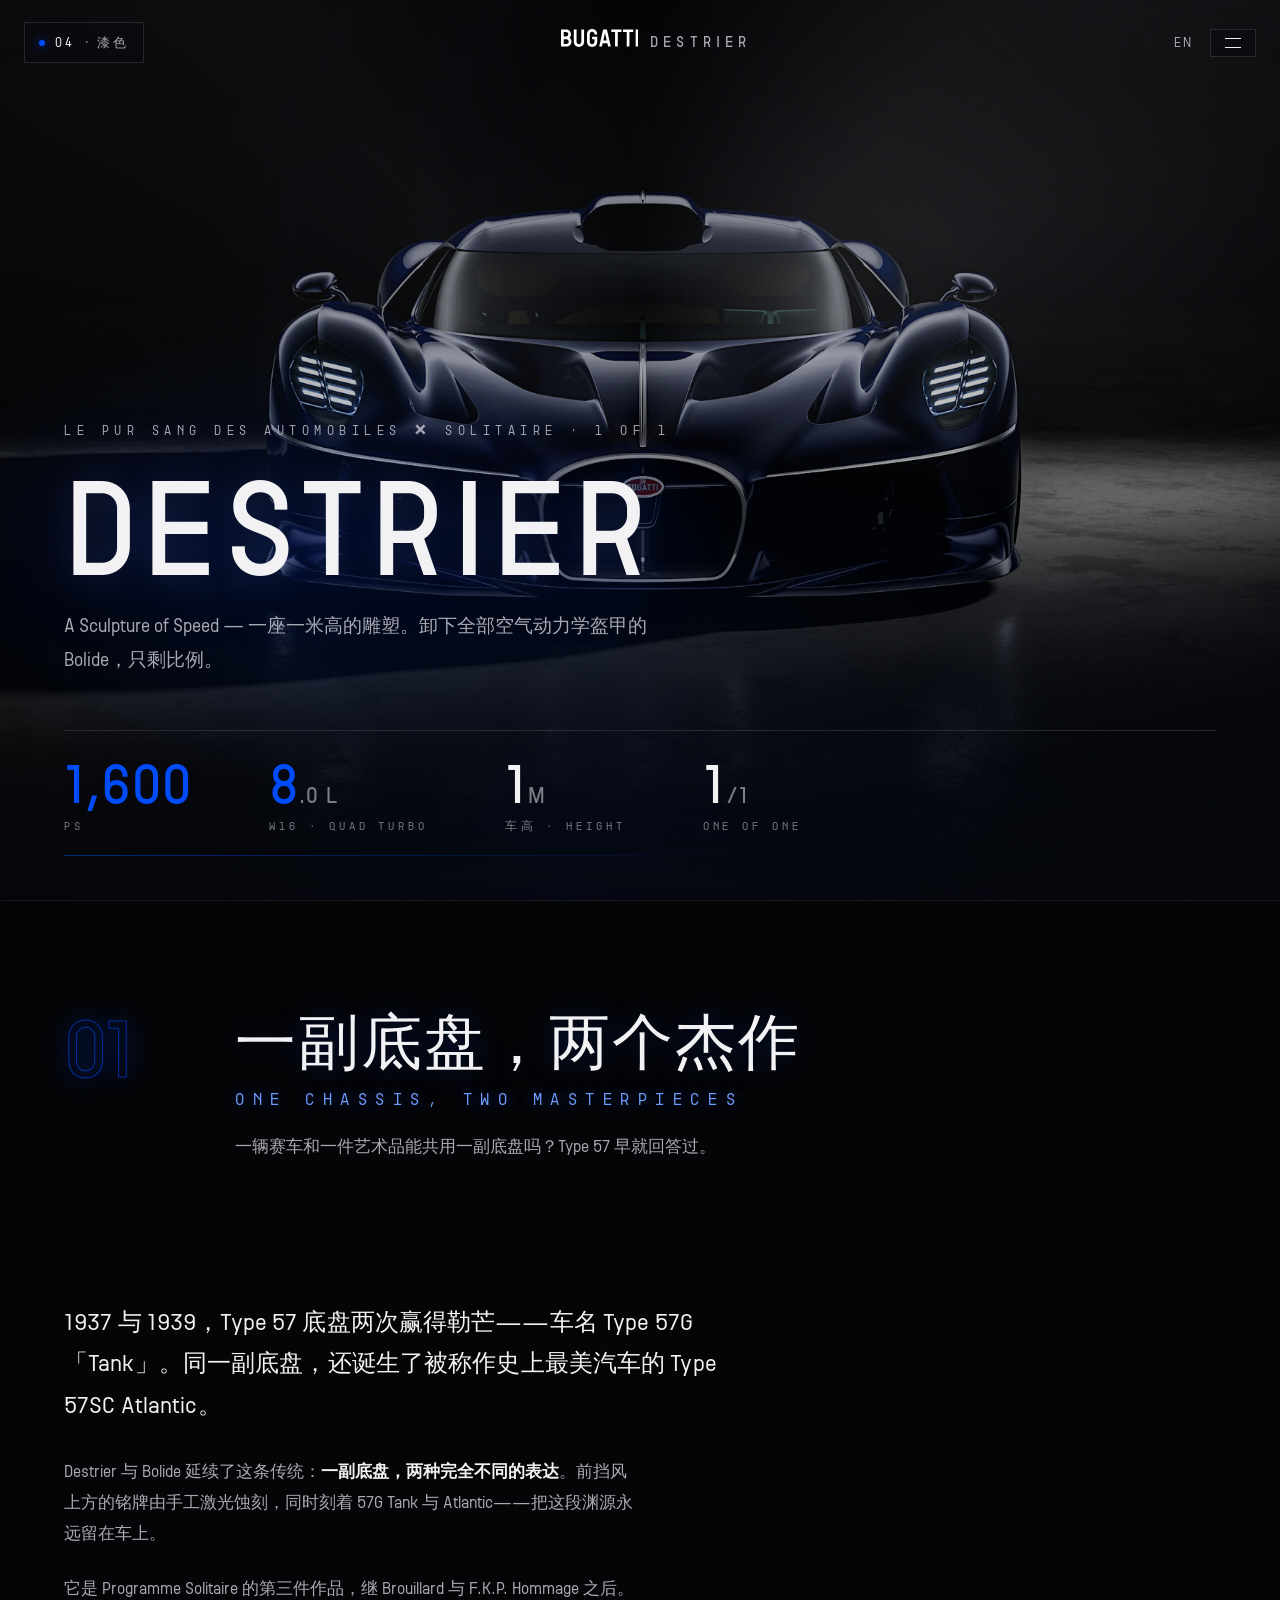
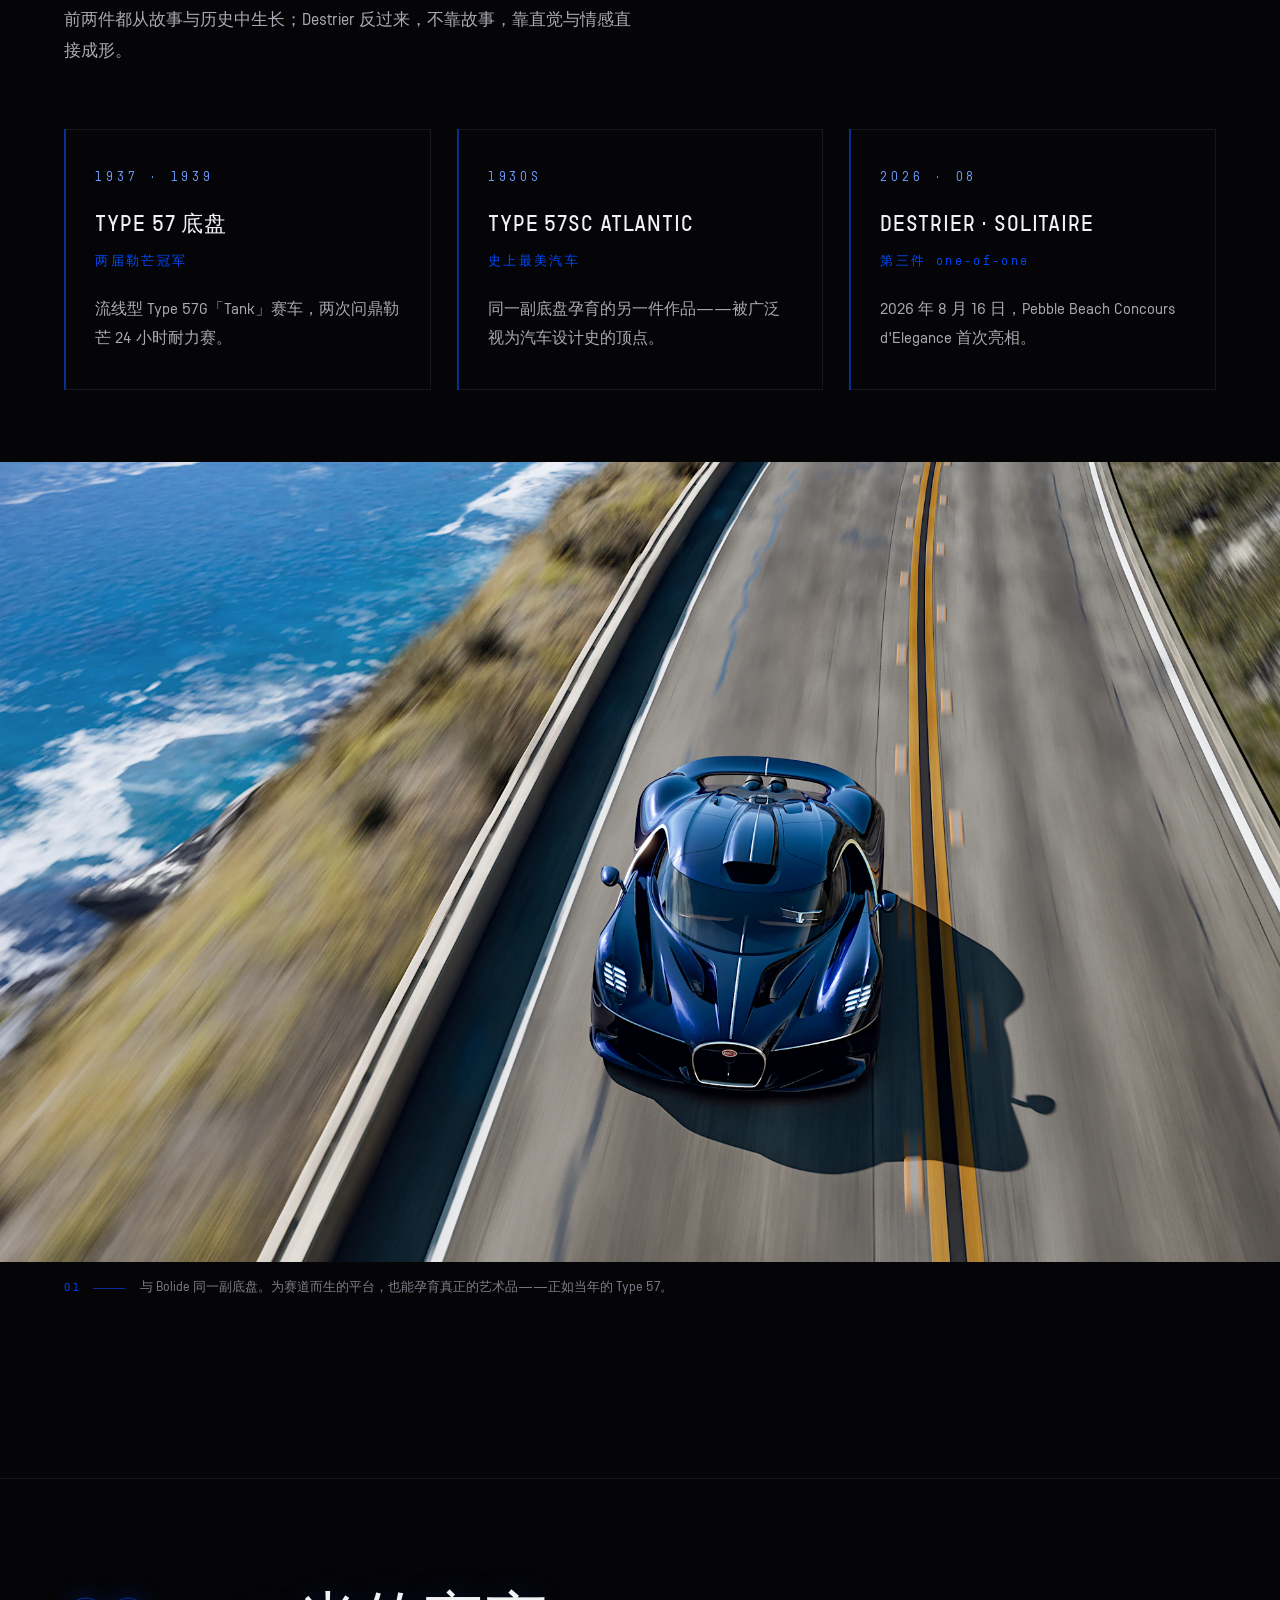
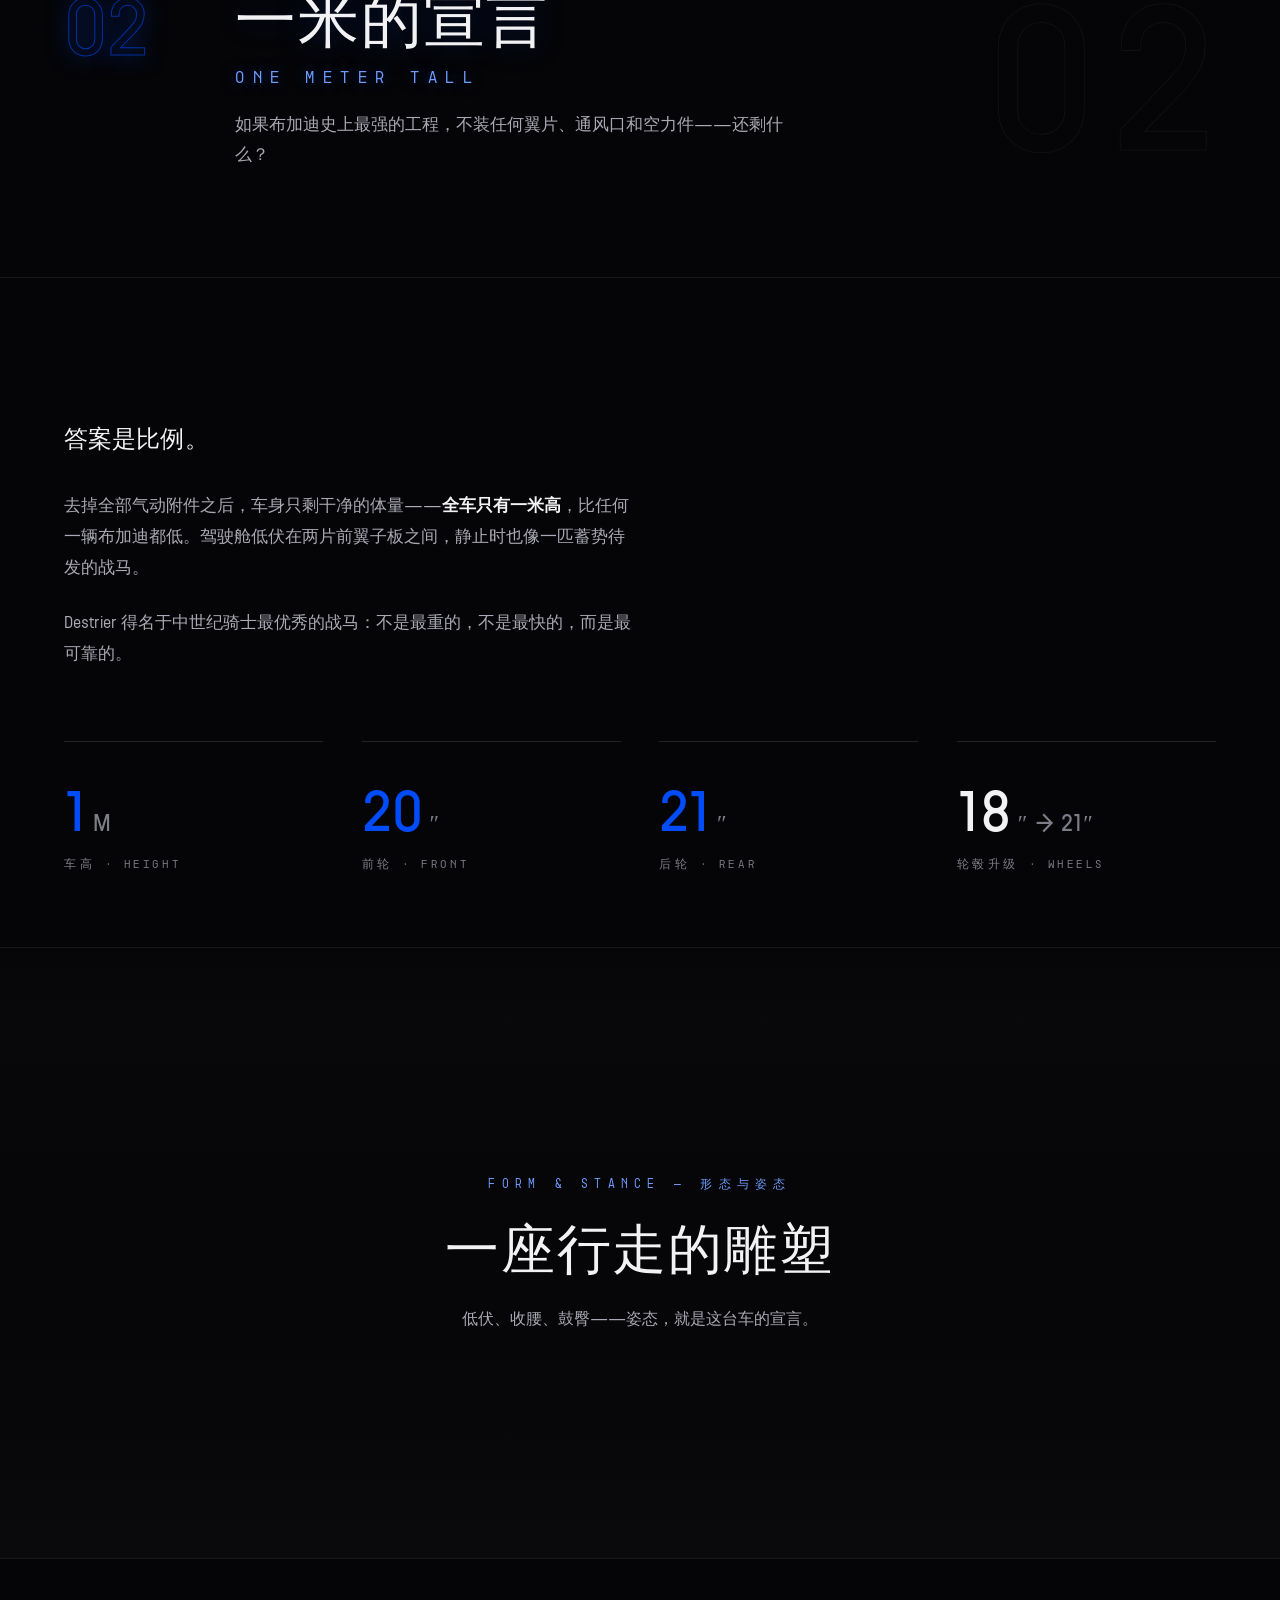
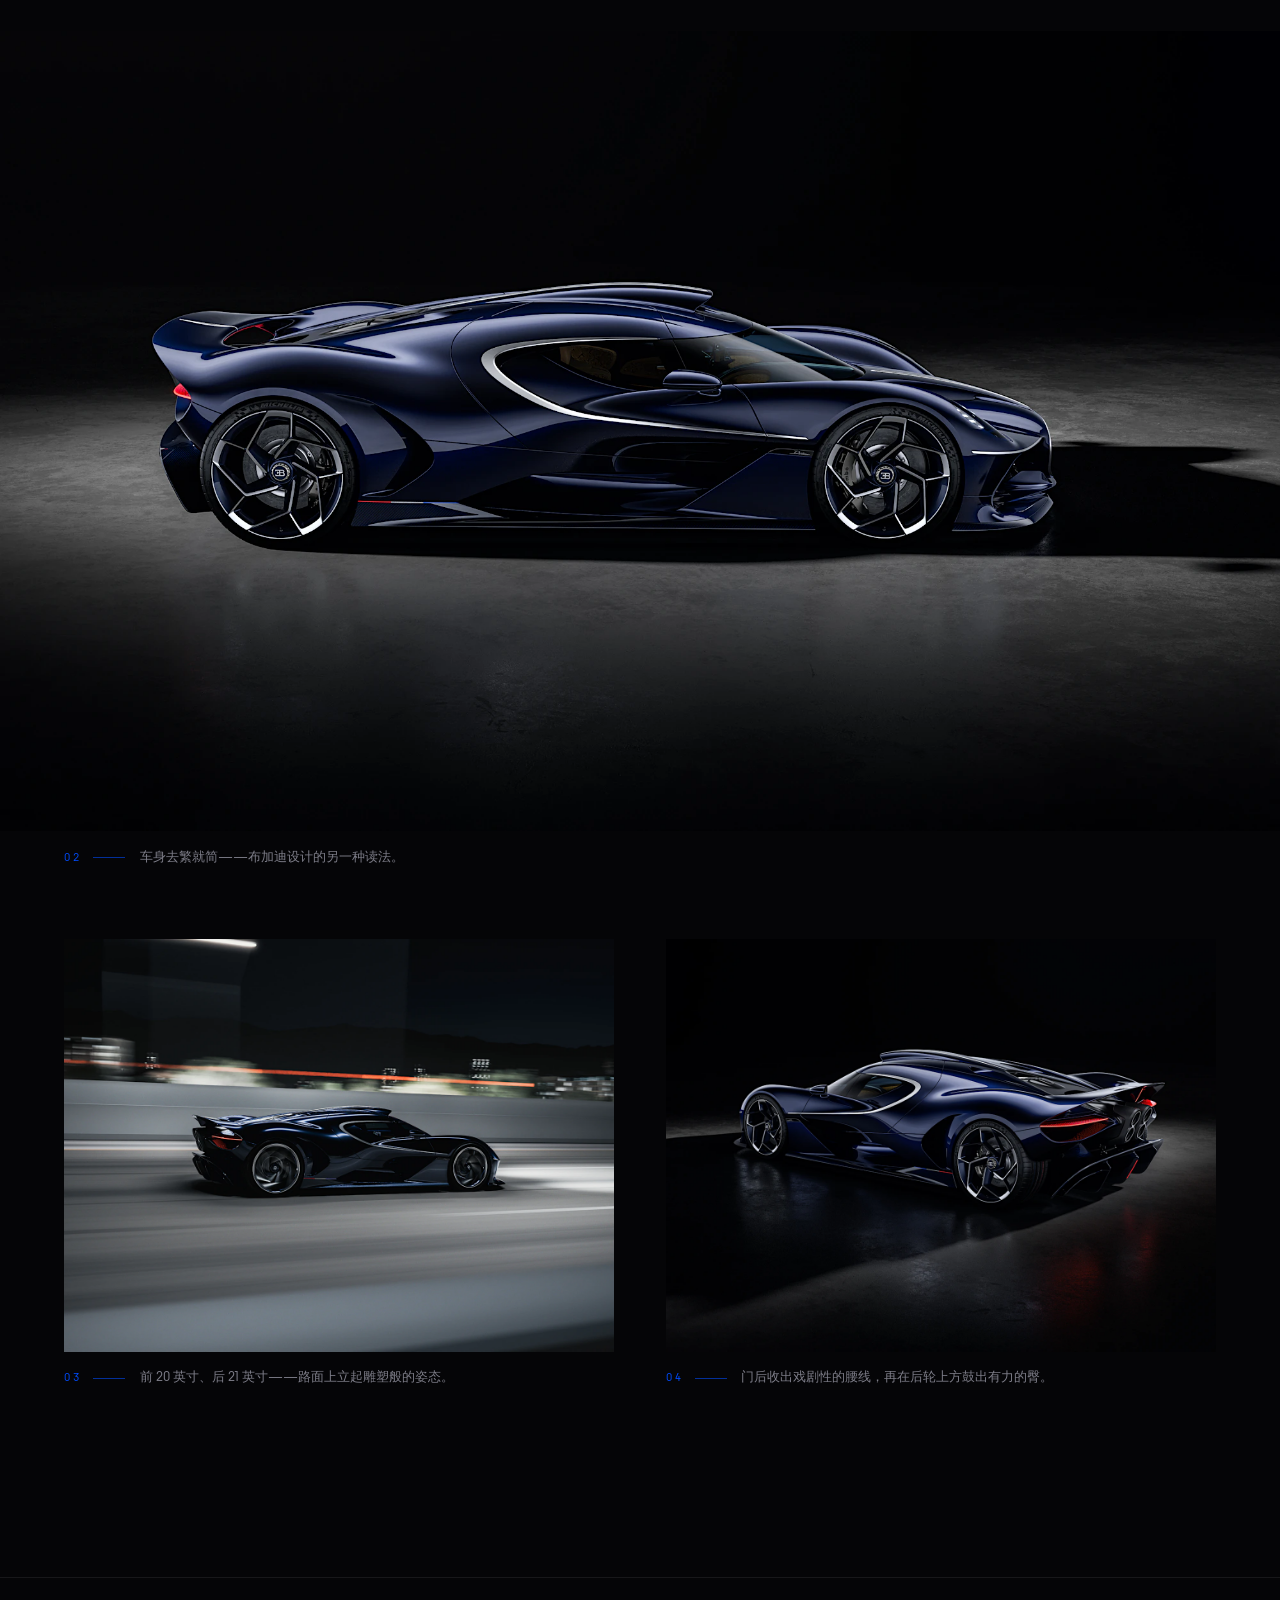
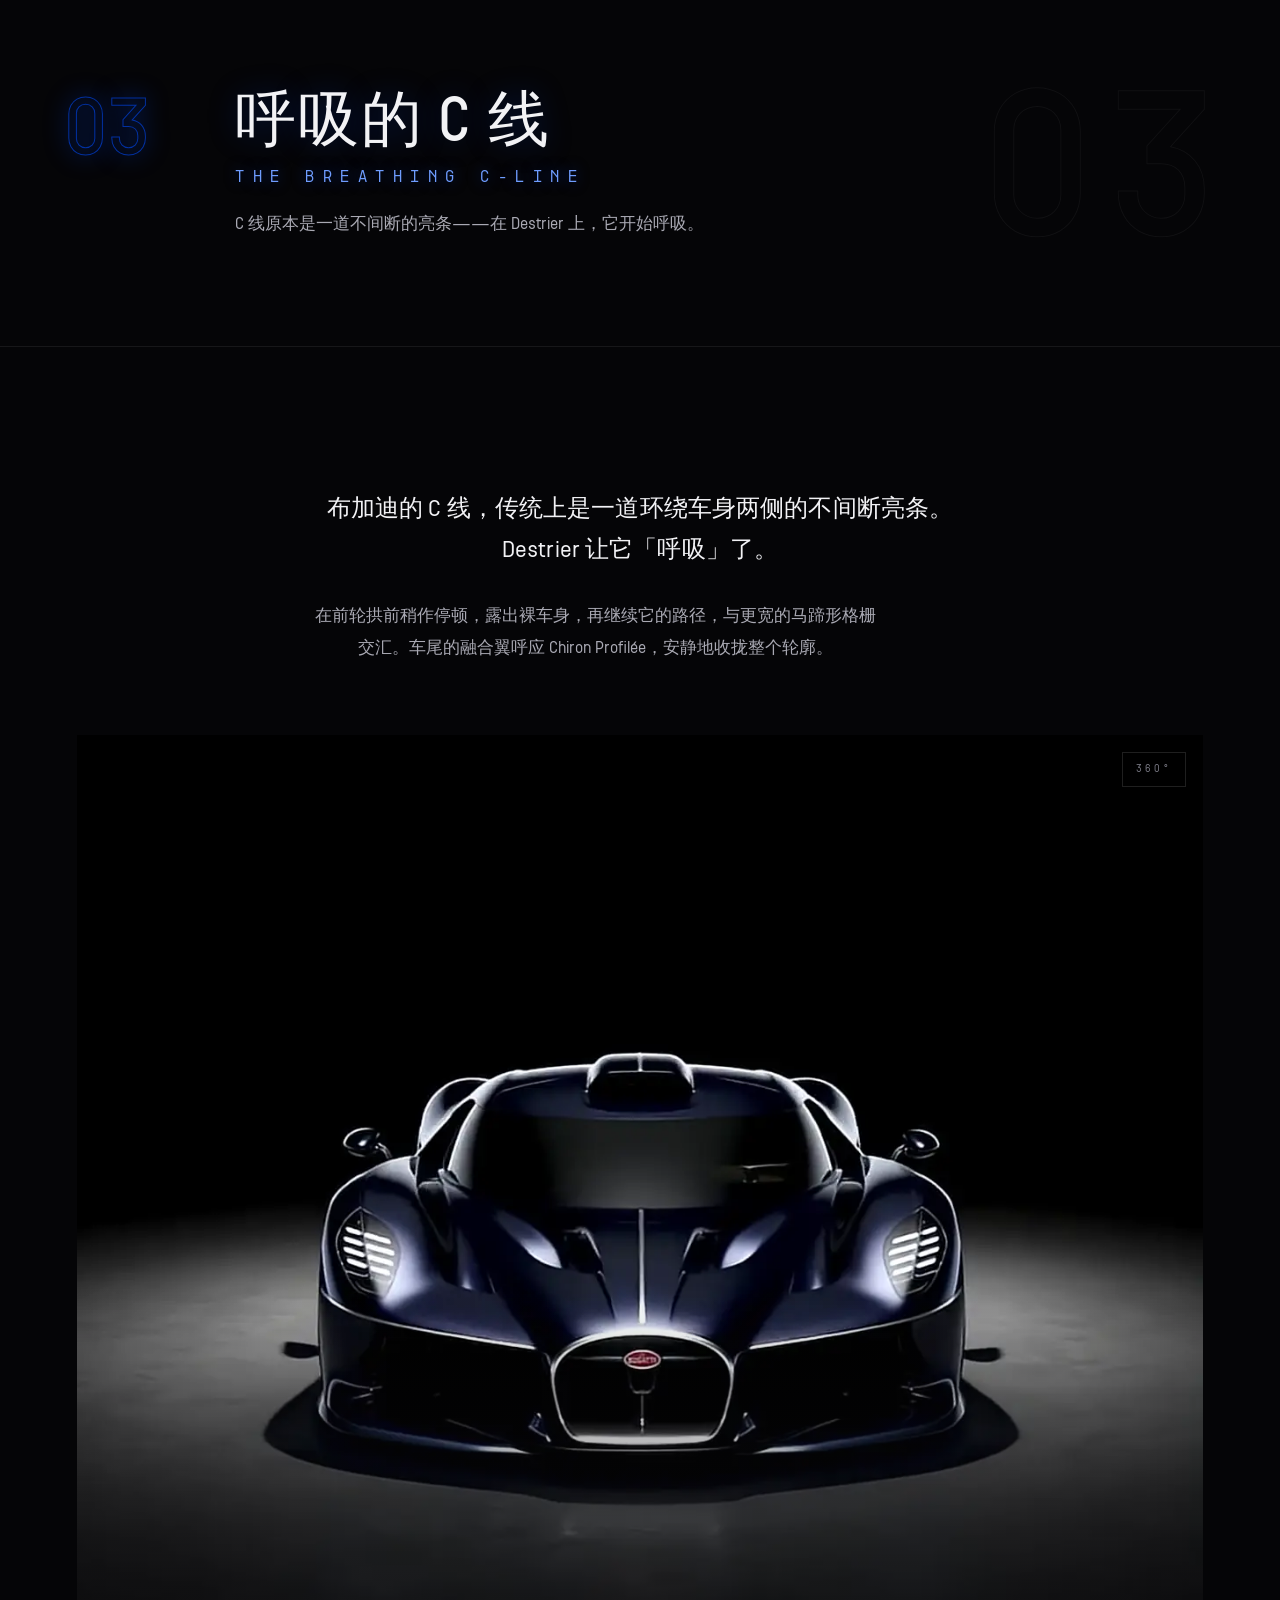
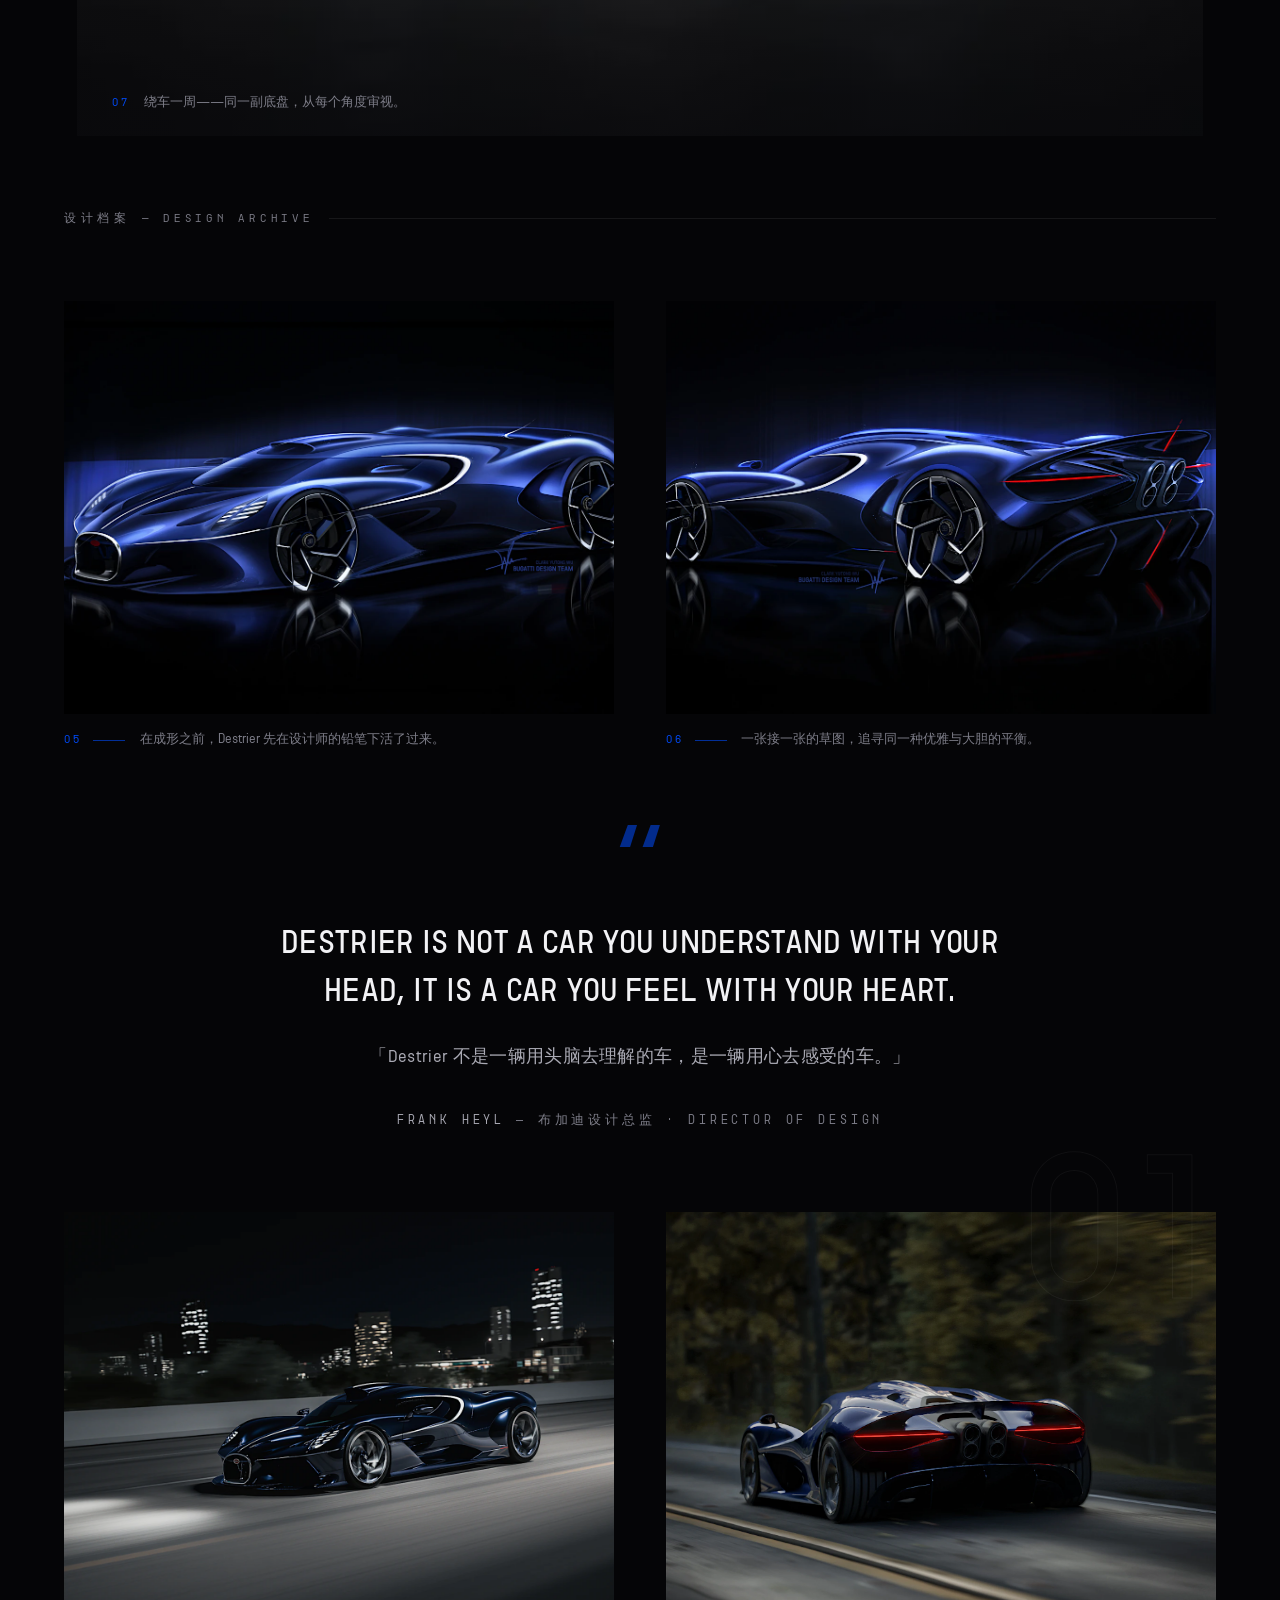
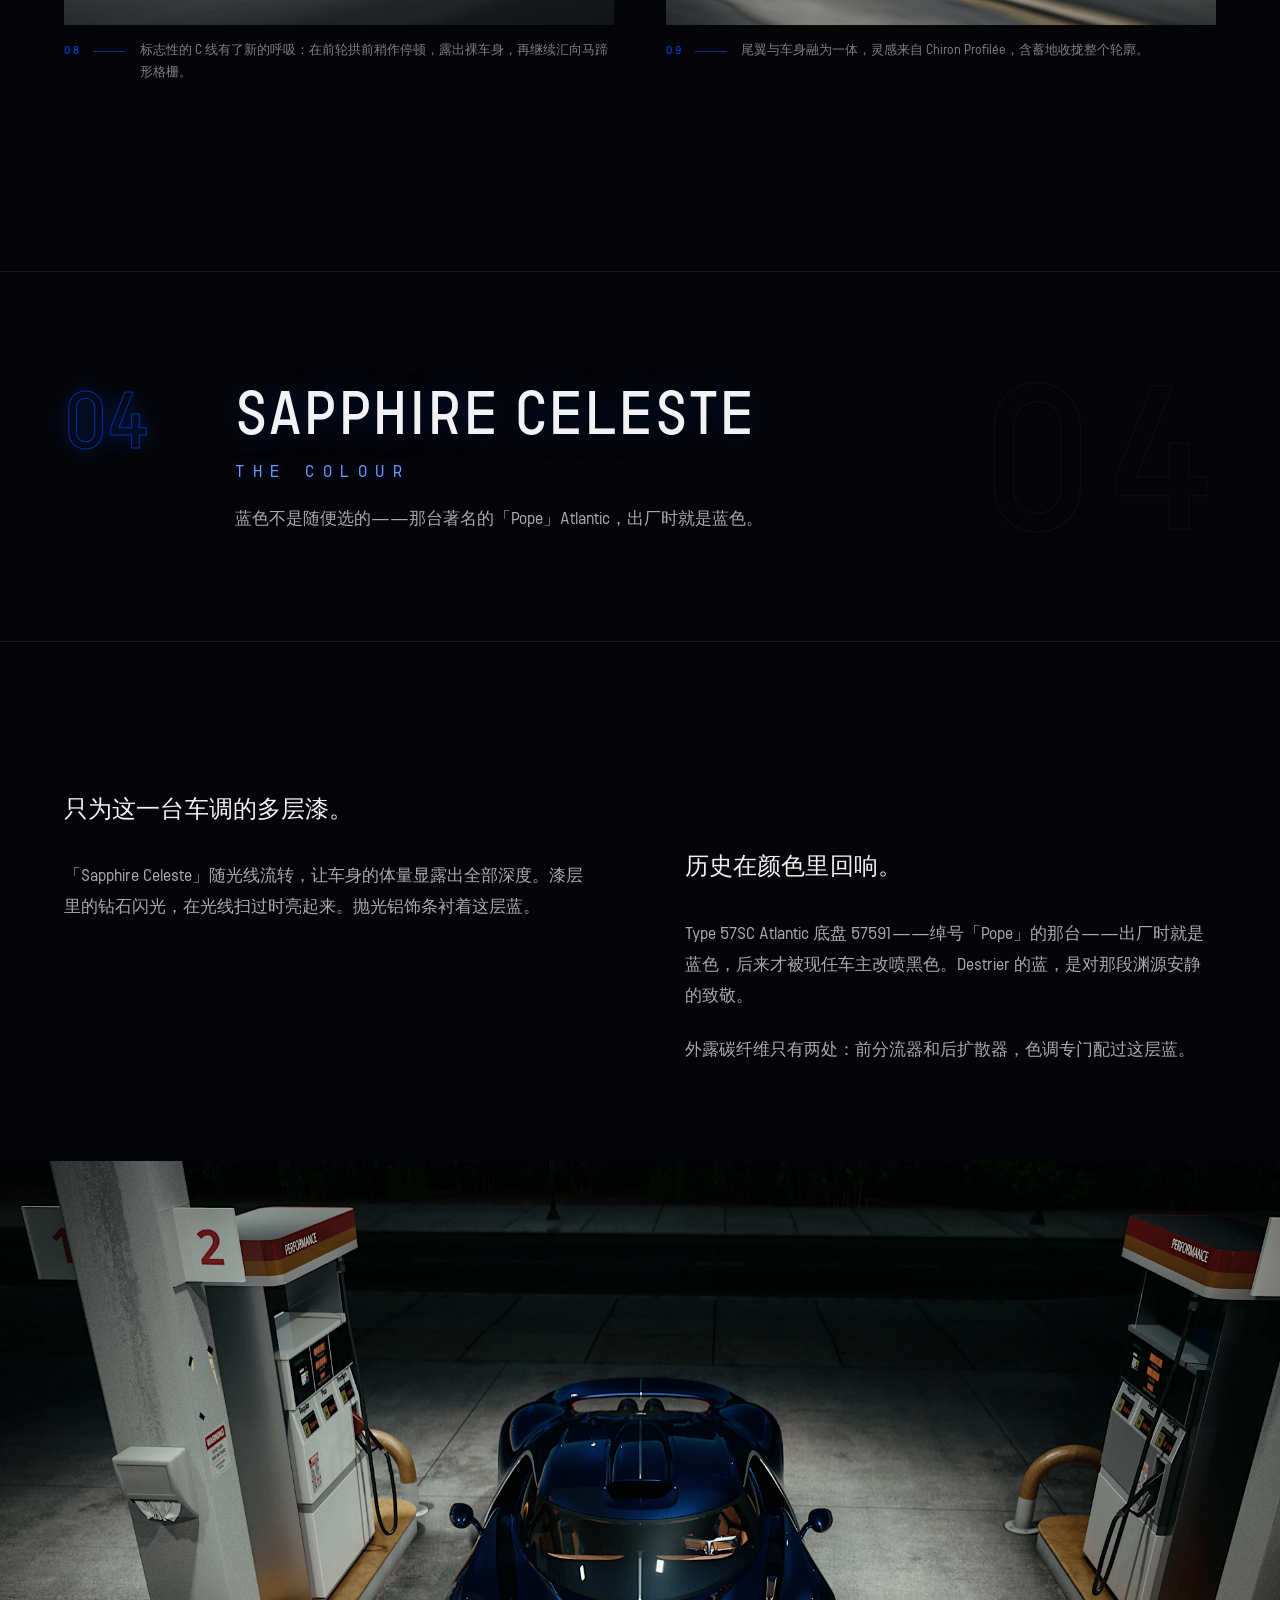
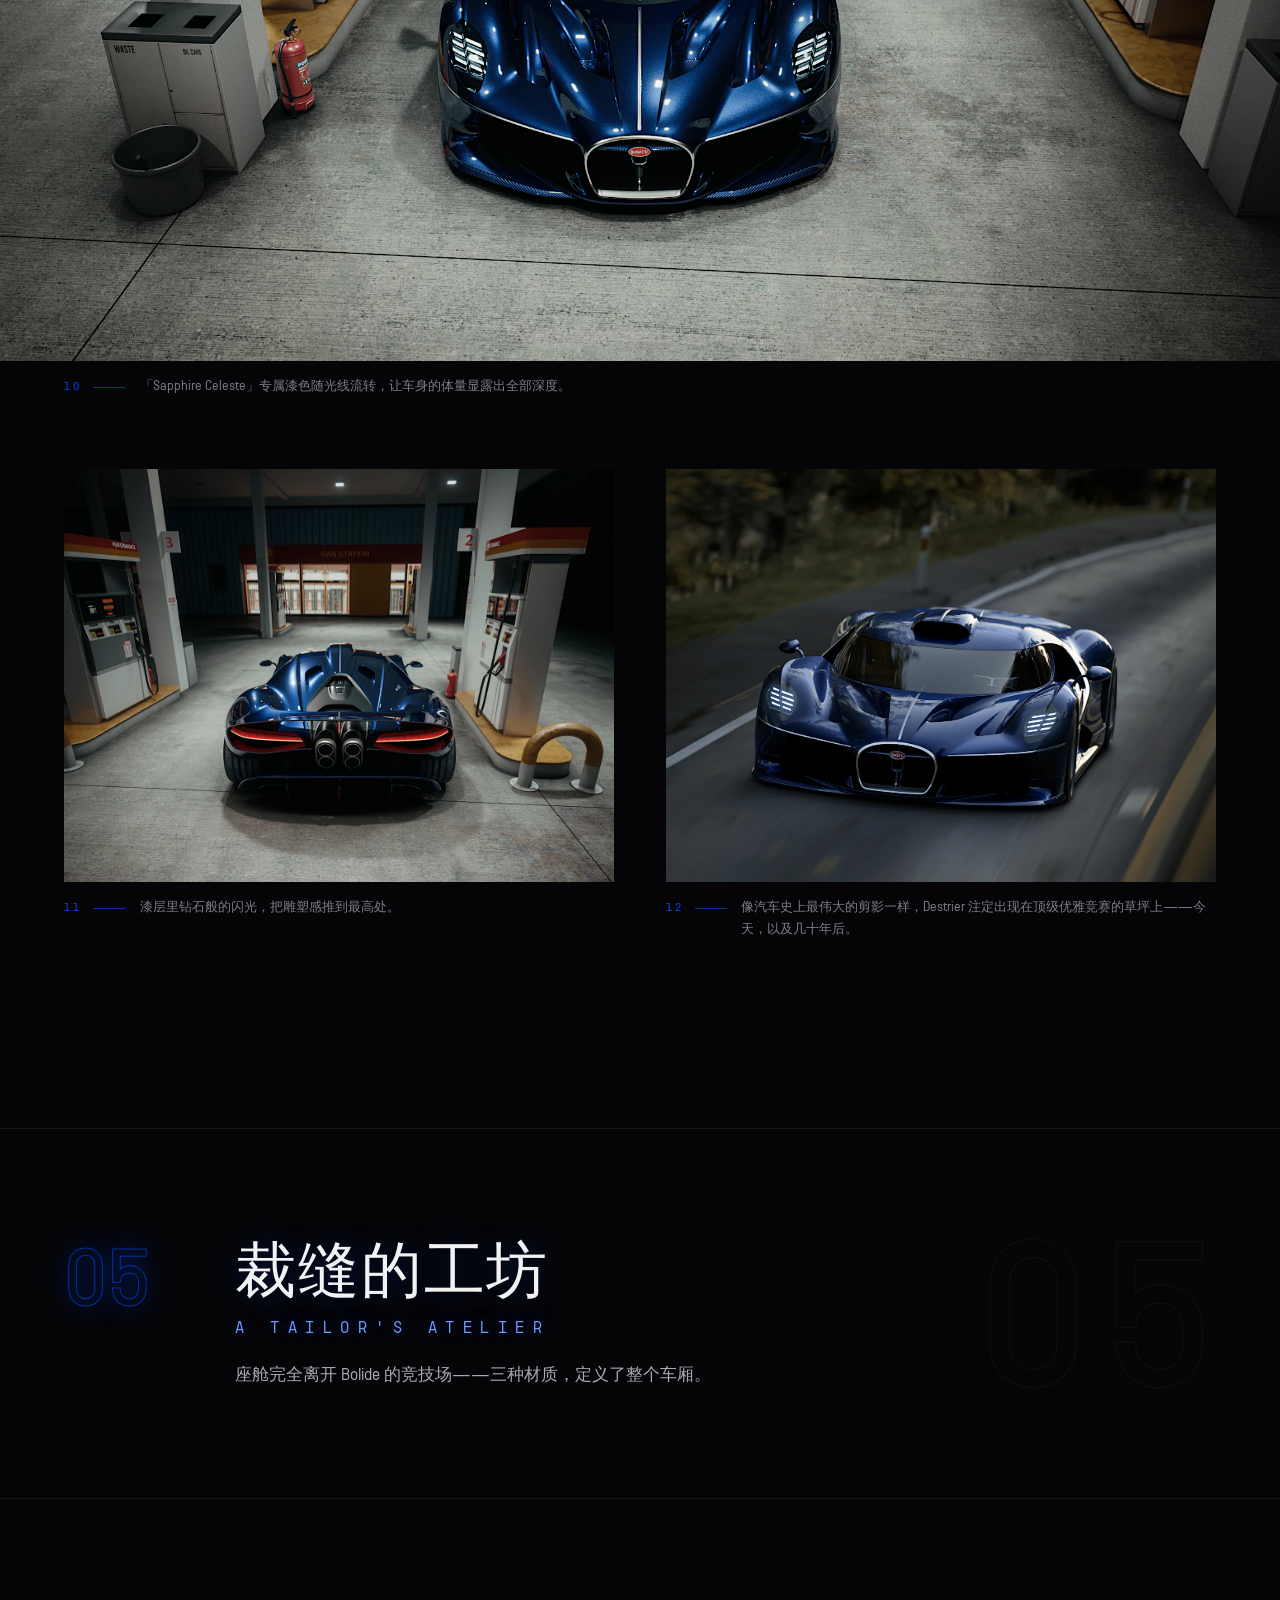
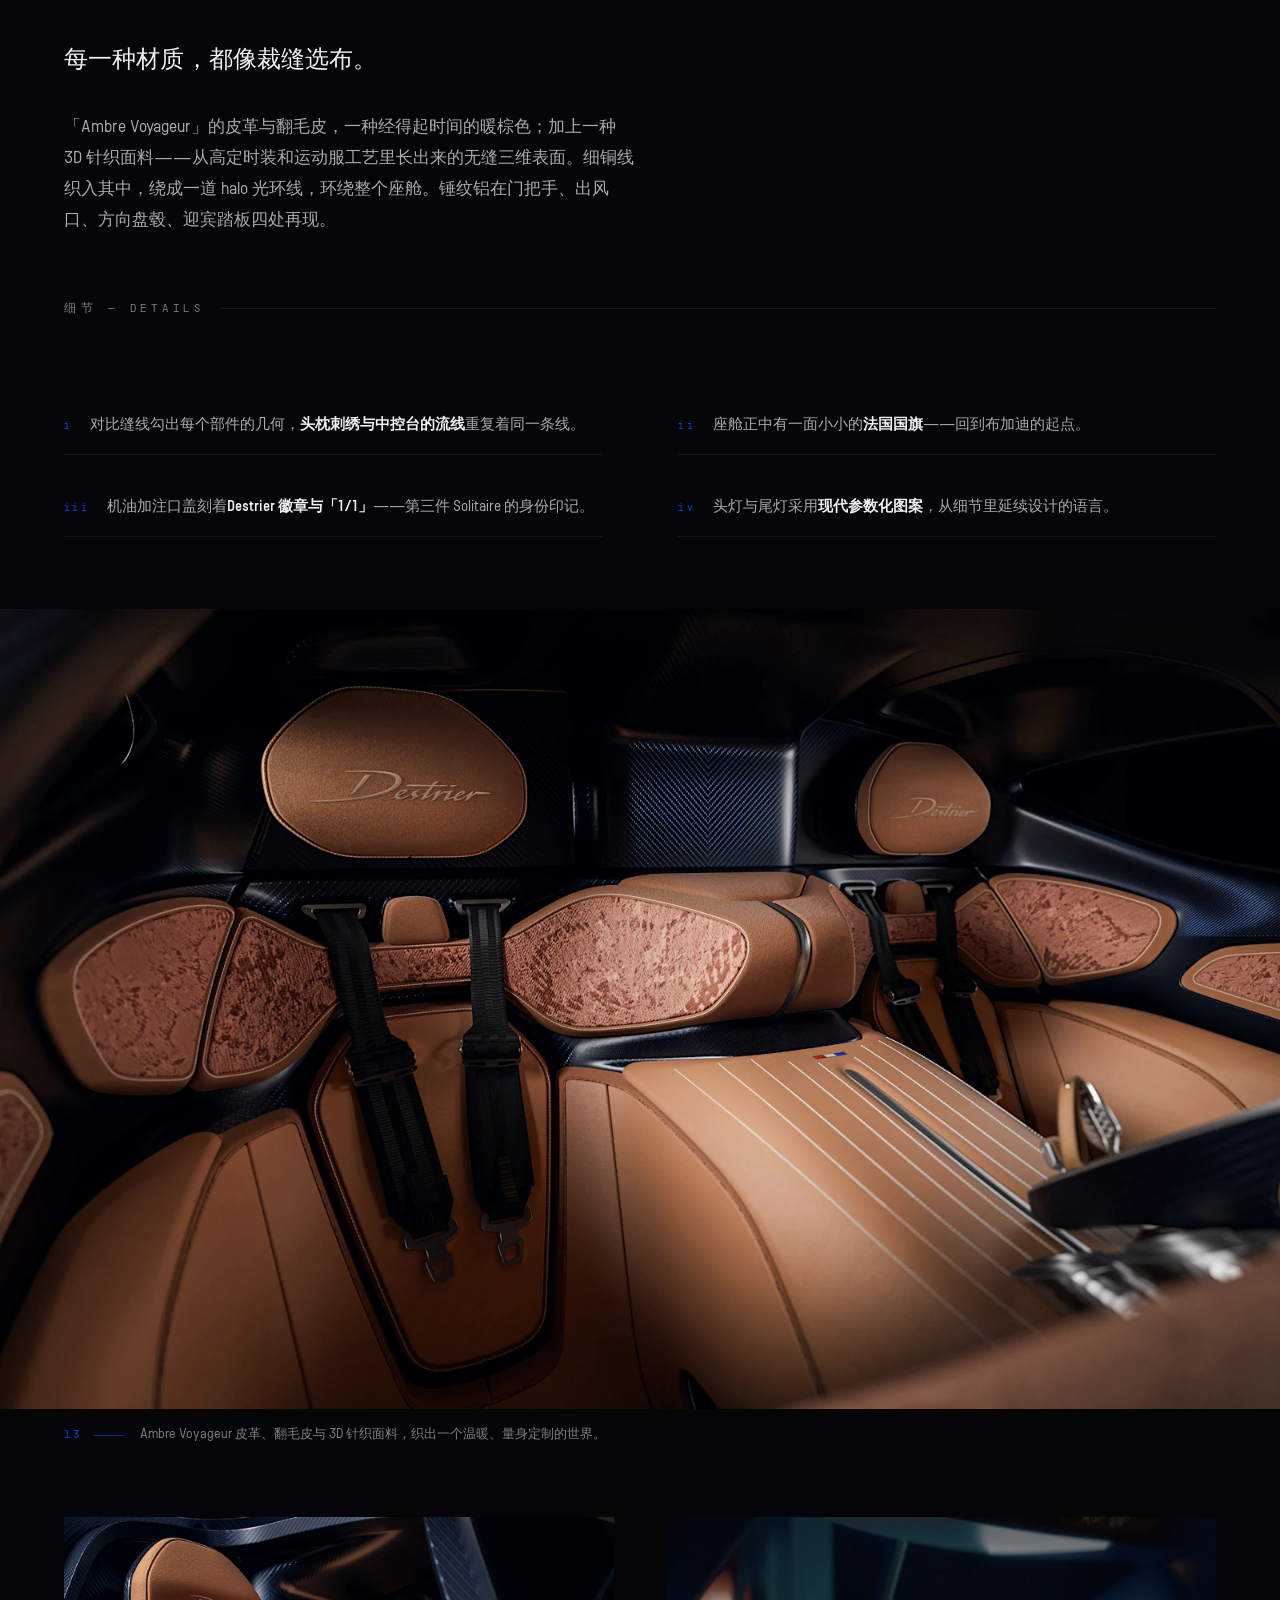
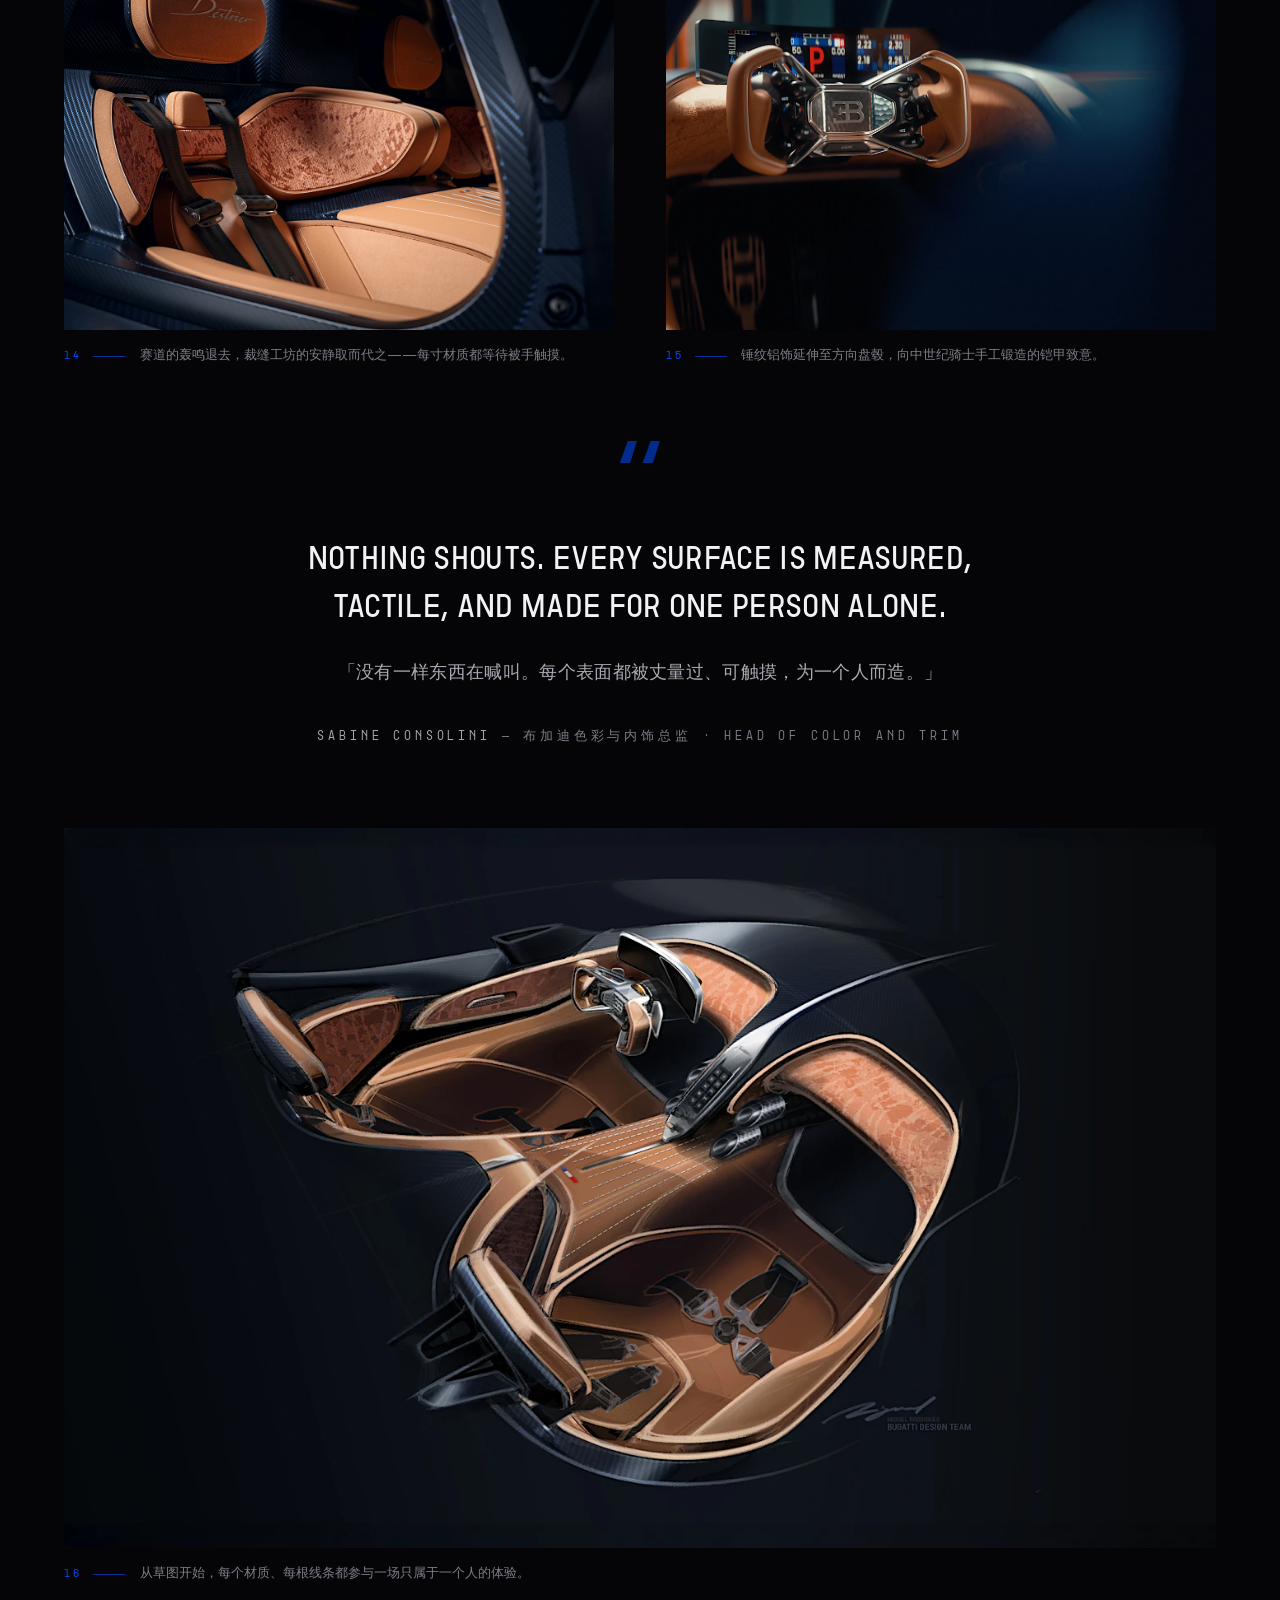
==== index.html @ 4c615939 "Destrier 档案站首版 — Bugatti Programme Solitaire 第三件 one-of-one" ====
﻿<!DOCTYPE html>
<html lang="zh-CN">
<head>
<meta charset="UTF-8">
<meta name="viewport" content="width=device-width, initial-scale=1.0">
<title>DESTRIER — Bugatti · 一座一米高的雕塑</title>
<meta name="description" content="布加迪 Destrier：Programme Solitaire 第三件 one-of-one。卸下全部空力套件的 Bolide，只剩比例——车高一米，W16 四涡轮 1,600 PS。">
<meta property="og:type" content="website">
<meta property="og:title" content="DESTRIER — Bugatti · 一座一米高的雕塑">
<meta property="og:description" content="Programme Solitaire · 1 of 1。卸下盔甲的 Bolide，比例本身的美。1,600 PS / 8.0L W16 / 车高一米。">
<meta property="og:image" content="assets/hero.webp">
<meta property="og:url" content="https://destrier.hypercar.site/">
<meta name="twitter:card" content="summary_large_image">
<link rel="stylesheet" href="css/style.css">
<link rel="stylesheet" href="css/luxury.css">
<link rel="manifest" href="manifest.json">
<link rel="icon" href="data:image/svg+xml,%3Csvg xmlns='http://www.w3.org/2000/svg' viewBox='0 0 100 100'%3E%3Crect width='100' height='100' fill='%23050507'/%3E%3Ctext x='50' y='68' font-size='62' text-anchor='middle' fill='%23f2f2f5' font-family='serif'%3ED%3C/text%3E%3C/svg%3E">
<script src="js/lang-detect.js"></script>
</head>
<body>

<header class="nav" id="nav">
  <div class="nav__inner">
    <span class="nav__now mono" id="navNow">01 · 起源</span>
    <a class="nav__brand is-hidden" href="#hero">
      <svg viewBox="0 0 2468.89 566.93" width="86" height="20" fill="currentColor" aria-label="BUGATTI"><path d="M272.56 273.34c28.81-26.48 45.95-63.86 45.95-107.47 0-89.56-65.41-154.97-155.75-154.97H0v545.13h174.44c92.67 0 160.42-66.97 160.42-159.64 0-52.18-23.36-95.79-62.3-123.04ZM87.22 95.01h72.42c42.83 0 71.65 28.81 71.65 70.87s-28.81 70.87-71.65 70.87H87.22V95.01Zm84.1 376.91h-84.1V320.84h84.1c45.17 0 76.32 30.37 76.32 75.54s-31.15 75.54-76.32 75.54ZM648.69 406.51c0 44.39-31.93 76.32-76.32 76.32s-76.32-31.93-76.32-76.32V10.9h-87.22v389.38c0 96.56 68.53 166.65 163.54 166.65s163.54-70.09 163.54-166.65V10.9h-87.22v395.61ZM993.03 0c-95.01 0-163.54 70.09-163.54 166.65v233.62c0 96.56 68.53 166.65 163.54 166.65s163.54-70.09 163.54-166.65V241.41H993.03v84.11h76.32v80.99c0 44.39-31.93 76.32-76.32 76.32s-76.32-31.93-76.32-76.32V160.42c0-44.39 31.93-76.32 76.32-76.32s76.32 31.93 76.32 76.32v14.02h87.22v-7.79C1156.57 70.09 1088.04 0 993.03 0ZM1344.1 10.9l-125.38 545.12h86.44L1330.08 447h147.96l24.92 109.02h86.44L1464.03 10.9H1344.1Zm5.45 351.99 54.51-239.08 54.51 239.08h-109.02ZM1604.2 95.01h119.93l.78 461.02h85.66l.78-461.02h119.92V10.9H1604.2v84.11zM1976.59 95.01h119.93l.78 461.02h85.66l.78-461.02h119.92V10.9h-327.07v84.11zM2381.67 10.9h87.22v545.12h-87.22z"></path></svg>
      <span class="nav__brand-sub">DESTRIER</span>
    </a>
    <span class="nav__lang">
      <a class="lang-btn mono" href="en.html">EN</a>
      <button class="nav__menu-btn mono" id="menuBtn" aria-label="章节菜单" aria-expanded="false"><span class="nav__menu-icon"><i></i><i></i><i></i></span></button>
    </span>
  </div>
  <div class="nav__progress" aria-hidden="true"><i id="navBar"></i></div>
</header>

<div class="menu-overlay" id="menuOverlay" hidden>
  <nav class="menu-overlay__nav" aria-label="章节菜单"></nav>
</div>

<div class="scroll-gauge" aria-hidden="true">
  <svg viewBox="0 0 44 44"><circle cx="22" cy="22" r="19"/><circle class="sg__bar" cx="22" cy="22" r="19"/></svg>
  <span class="sg__num mono">00</span>
</div>

<main>

<!-- ============ HERO ============ -->
<section class="hero" id="hero">
  <div class="hero__media">
    <video autoplay muted loop playsinline preload="metadata" poster="assets/hero.webp">
      <source src="assets/web/moodcut-a.mp4" type="video/mp4">
    </video>
    <div class="hero__veil"></div>
  </div>
  <div class="hero__content">
    <p class="hero__tag">LE PUR SANG DES AUTOMOBILES <b>✕</b> SOLITAIRE · 1 OF 1</p>
    <h1 class="hero__title">DESTRIER</h1>
    <p class="hero__sub">A Sculpture of Speed — 一座一米高的雕塑。卸下全部空气动力学盔甲的 Bolide，只剩比例。</p>
    <div class="hero__data">
      <div><b><em data-count="1600">0</em></b><span>PS</span></div>
      <div><b><em data-count="8">0</em><small style="font-size:.4em;color:var(--ink-faint)">.0 L</small></b><span>W16 · QUAD TURBO</span></div>
      <div><b>1<small style="font-size:.4em;color:var(--ink-faint)">M</small></b><span>车高 · HEIGHT</span></div>
      <div><b>1<small style="font-size:.4em;color:var(--ink-faint)">/1</small></b><span>ONE OF ONE</span></div>
    </div>
  </div>
</section>

<!-- ============ 01 起源 ============ -->
<div class="chapter-break reveal" id="ch01" data-watermark="01">
  <div class="chapter-break__inner">
    <span class="chapter-break__no">01</span>
    <div>
      <h2>一副底盘，两个杰作<span class="latin">One Chassis, Two Masterpieces</span></h2>
      <p>一辆赛车和一件艺术品能共用一副底盘吗？Type 57 早就回答过。</p></div>
  </div>

<section class="chapter">
  <div class="chapter__inner">
    <div class="prose reveal">
      <p class="lead">1937 与 1939，Type 57 底盘两次赢得勒芒——车名 Type 57G「Tank」。同一副底盘，还诞生了被称作史上最美汽车的 Type 57SC Atlantic。</p>
      <p>Destrier 与 Bolide 延续了这条传统：<b>一副底盘，两种完全不同的表达</b>。前挡风上方的铭牌由手工激光蚀刻，同时刻着 57G Tank 与 Atlantic——把这段渊源永远留在车上。</p>
      <p>它是 Programme Solitaire 的第三件作品，继 Brouillard 与 F.K.P. Hommage 之后。前两件都从故事与历史中生长；Destrier 反过来，不靠故事，靠直觉与情感直接成形。</p>
    </div>

    <div class="hcards reveal">
      <div class="hcard">
        <span class="hcard__year">1937 · 1939</span>
        <h3>Type 57 底盘</h3>
        <span class="hcard__num">两届勒芒冠军</span>
        <p>流线型 Type 57G「Tank」赛车，两次问鼎勒芒 24 小时耐力赛。</p>
      </div>
      <div class="hcard">
        <span class="hcard__year">1930s</span>
        <h3>Type 57SC Atlantic</h3>
        <span class="hcard__num">史上最美汽车</span>
        <p>同一副底盘孕育的另一件作品——被广泛视为汽车设计史的顶点。</p>
      </div>
      <div class="hcard">
        <span class="hcard__year">2026 · 08</span>
        <h3>Destrier · Solitaire</h3>
        <span class="hcard__num">第三件 one-of-one</span>
        <p>2026 年 8 月 16 日，Pebble Beach Concours d'Elegance 首次亮相。</p>
      </div>
    </div>
  </div>

  <figure class="figure figure--full reveal">
    <div class="figure__media">
      <img src="assets/story-chassis.webp" alt="与 Bolide 同源的 Destrier" loading="lazy" width="2000" height="1250">
    </div>
    <figcaption class="figure__cap" style="max-width:var(--w-doc);margin-left:auto;margin-right:auto;padding:0 clamp(1.5rem,5vw,4rem);">
      <span class="no">01</span>
      <span class="zh">与 Bolide 同一副底盘。为赛道而生的平台，也能孕育真正的艺术品——正如当年的 Type 57。</span>
    </figcaption>
  </figure>
</section>

<!-- ============ 02 形态 ============ -->
<div class="chapter-break chapter-break--dark reveal" id="ch02" data-watermark="02">
  <div class="chapter-break__inner">
    <span class="chapter-break__no">02</span>
    <div>
      <h2>一米的宣言<span class="latin">One Meter Tall</span></h2>
      <p>如果布加迪史上最强的工程，不装任何翼片、通风口和空力件——还剩什么？</p></div>
  </div>
</div>

<section class="chapter">
  <div class="chapter__inner">
    <div class="prose reveal">
      <p class="lead">答案是比例。</p>
      <p>去掉全部气动附件之后，车身只剩干净的体量——<b>全车只有一米高</b>，比任何一辆布加迪都低。驾驶舱低伏在两片前翼子板之间，静止时也像一匹蓄势待发的战马。</p>
      <p>Destrier 得名于中世纪骑士最优秀的战马：不是最重的，不是最快的，而是最可靠的。</p>
    </div>

    <div class="bignums reveal">
      <div><b><em data-count="1">0</em><small>M</small></b><span>车高 · Height</span></div>
      <div><b><em data-count="20">0</em><small>″</small></b><span>前轮 · Front</span></div>
      <div><b><em data-count="21">0</em><small>″</small></b><span>后轮 · Rear</span></div>
      <div><b>18<small>″ → 21″</small></b><span>轮毂升级 · Wheels</span></div>
    </div>
  </div>

  <!-- 章节视频：滨海驾驶（moodcut 段 C） -->
  <div class="chapter-video reveal">
    <video autoplay muted loop playsinline preload="metadata" poster="assets/moodcut-c-poster.webp">
      <source src="assets/web/moodcut-c.mp4" type="video/mp4">
    </video>
    <div class="chapter-video__veil"></div>
    <div class="chapter-video__inner">
      <span class="chapter-video__no">Form &amp; Stance — 形态与姿态</span>
      <h3>一座行走的雕塑</h3>
      <p>低伏、收腰、鼓臀——姿态，就是这台车的宣言。</p>
    </div>
  </div>

  <figure class="figure figure--full reveal">
    <div class="figure__media">
      <img src="assets/form-side.webp" alt="Destrier 侧面全身" loading="lazy" width="2000" height="952">
    </div>
    <figcaption class="figure__cap" style="max-width:var(--w-doc);margin-left:auto;margin-right:auto;padding:0 clamp(1.5rem,5vw,4rem);">
      <span class="no">02</span>
      <span class="zh">车身去繁就简——布加迪设计的另一种读法。</span>
    </figcaption>
  </figure>

  <div class="chapter__inner">
    <div class="figrow reveal">
      <figure class="figure">
        <div class="figure__media">
          <img src="assets/wheels.webp" alt="20 与 21 英寸轮毂" loading="lazy" width="1600" height="1000">
        </div>
        <figcaption class="figure__cap">
          <span class="no">03</span>
          <span class="zh">前 20 英寸、后 21 英寸——路面上立起雕塑般的姿态。</span>
        </figcaption>
      </figure>
      <figure class="figure">
        <div class="figure__media">
          <img src="assets/design-hip.webp" alt="腰与臀的曲线" loading="lazy" width="1600" height="1000">
        </div>
        <figcaption class="figure__cap">
          <span class="no">04</span>
          <span class="zh">门后收出戏剧性的腰线，再在后轮上方鼓出有力的臀。</span>
        </figcaption>
      </figure>
    </div>
  </div>
</section>

<!-- ============ 03 设计语言 ============ -->
<div class="chapter-break reveal" id="ch03" data-watermark="03">
  <div class="chapter-break__inner">
    <span class="chapter-break__no">03</span>
    <div>
      <h2>呼吸的 C 线<span class="latin">The Breathing C-line</span></h2>
      <p>C 线原本是一道不间断的亮条——在 Destrier 上，它开始呼吸。</p></div>
  </div>
</div>

<section class="chapter">
  <div class="chapter__inner">
    <div class="prose prose--center reveal">
      <p class="lead">布加迪的 C 线，传统上是一道环绕车身两侧的不间断亮条。Destrier 让它「呼吸」了。</p>
      <p>在前轮拱前稍作停顿，露出裸车身，再继续它的路径，与更宽的马蹄形格栅交汇。车尾的融合翼呼应 Chiron Profilée，安静地收拢整个轮廓。</p>
    </div>
  </div>

  <!-- 360° 旋转展示 -->
  <div class="vidcard vidcard--center reveal">
    <video autoplay muted loop playsinline preload="metadata" poster="assets/turntable-poster.webp">
      <source src="assets/web/turntable.mp4" type="video/mp4">
    </video>
    <div class="vidcard__veil" aria-hidden="true"></div>
    <span class="vidcard__spin">360°</span>
    <div class="vidcard__cap">
      <span class="no">07</span>
      <span class="zh">绕车一周——同一副底盘，从每个角度审视。</span>
    </div>
  </div>

  <div class="chapter__inner">
    <!-- 设计档案：草图 -->
    <span class="sec-label reveal">设计档案 — Design Archive</span>
    <div class="figrow reveal">
      <figure class="figure">
        <div class="figure__media">
          <img src="assets/sketch-front.webp" alt="Destrier 前侧设计草图" loading="lazy" width="1400" height="963">
        </div>
        <figcaption class="figure__cap">
          <span class="no">05</span>
          <span class="zh">在成形之前，Destrier 先在设计师的铅笔下活了过来。</span>
        </figcaption>
      </figure>
      <figure class="figure">
        <div class="figure__media">
          <img src="assets/sketch-rear.webp" alt="Destrier 尾部设计草图" loading="lazy" width="1400" height="963">
        </div>
        <figcaption class="figure__cap">
          <span class="no">06</span>
          <span class="zh">一张接一张的草图，追寻同一种优雅与大胆的平衡。</span>
        </figcaption>
      </figure>
    </div>

    <!-- 前脸热点探索 -->

    <div class="quote reveal">
      <blockquote>Destrier is not a car you understand with your head, it is a car you feel with your heart.<span class="zh">「Destrier 不是一辆用头脑去理解的车，是一辆用心去感受的车。」</span></blockquote>
      <figcaption><b>Frank Heyl</b> — 布加迪设计总监 · Director of Design</figcaption>
    </div>

    <div class="figrow reveal">
      <figure class="figure">
        <div class="figure__media">
          <img src="assets/design-c-line.webp" alt="C 线在轮拱前暂停" loading="lazy" width="1600" height="1000">
        </div>
        <figcaption class="figure__cap">
          <span class="no">08</span>
          <span class="zh">标志性的 C 线有了新的呼吸：在前轮拱前稍作停顿，露出裸车身，再继续汇向马蹄形格栅。</span>
        </figcaption>
      </figure>
      <figure class="figure">
        <div class="figure__media">
          <img src="assets/design-tail.webp" alt="融入车身的尾翼" loading="lazy" width="1600" height="1000">
        </div>
        <figcaption class="figure__cap">
          <span class="no">09</span>
          <span class="zh">尾翼与车身融为一体，灵感来自 Chiron Profilée，含蓄地收拢整个轮廓。</span>
        </figcaption>
      </figure>
    </div>

  </div>
</section>

<!-- ============ 04 漆色 ============ -->
<div class="chapter-break chapter-break--dark reveal" id="ch04" data-watermark="04">
  <div class="chapter-break__inner">
    <span class="chapter-break__no">04</span>
    <div>
      <h2>Sapphire Celeste<span class="latin">The Colour</span></h2>
      <p>蓝色不是随便选的——那台著名的「Pope」Atlantic，出厂时就是蓝色。</p></div>
  </div>
</div>

<section class="chapter">
  <div class="chapter__inner">
    <div class="split">
      <div class="prose reveal">
        <p class="lead">只为这一台车调的多层漆。</p>
        <p>「Sapphire Celeste」随光线流转，让车身的体量显露出全部深度。漆层里的钻石闪光，在光线扫过时亮起来。抛光铝饰条衬着这层蓝。</p>
      </div>
      <div class="prose reveal">
        <p class="lead">历史在颜色里回响。</p>
        <p>Type 57SC Atlantic 底盘 57591——绰号「Pope」的那台——出厂时就是蓝色，后来才被现任车主改喷黑色。Destrier 的蓝，是对那段渊源安静的致敬。</p>
        <p>外露碳纤维只有两处：前分流器和后扩散器，色调专门配过这层蓝。</p>
      </div>
    </div>
  </div>

  <!-- 滨海 POV 已移至形态章；漆色章保持纯图 -->

  <figure class="figure figure--full reveal">
    <div class="figure__media">
      <img src="assets/paint-front.webp" alt="Sapphire Celeste 漆面在光线下的变化" loading="lazy" width="2000" height="952">
    </div>
    <figcaption class="figure__cap" style="max-width:var(--w-doc);margin-left:auto;margin-right:auto;padding:0 clamp(1.5rem,5vw,4rem);">
      <span class="no">10</span>
      <span class="zh">「Sapphire Celeste」专属漆色随光线流转，让车身的体量显露出全部深度。</span>
    </figcaption>
  </figure>

  <div class="chapter__inner">
    <div class="figrow reveal">
      <figure class="figure">
        <div class="figure__media">
          <img src="assets/paint-rear.webp" alt="Sapphire Celeste 车尾" loading="lazy" width="1600" height="1000">
        </div>
        <figcaption class="figure__cap">
          <span class="no">11</span>
          <span class="zh">漆层里钻石般的闪光，把雕塑感推到最高处。</span>
        </figcaption>
      </figure>
      <figure class="figure">
        <div class="figure__media">
          <img src="assets/quote.webp" alt="Destrier 的优雅剪影" loading="lazy" width="1400" height="1645">
        </div>
        <figcaption class="figure__cap">
          <span class="no">12</span>
          <span class="zh">像汽车史上最伟大的剪影一样，Destrier 注定出现在顶级优雅竞赛的草坪上——今天，以及几十年后。</span>
        </figcaption>
      </figure>
    </div>
  </div>
</section>

<!-- ============ 引文 ============ -->

<!-- ============ 05 内饰 ============ -->
<div class="chapter-break reveal" id="ch05" data-watermark="05">
  <div class="chapter-break__inner">
    <span class="chapter-break__no">05</span>
    <div>
      <h2>裁缝的工坊<span class="latin">A Tailor's Atelier</span></h2>
      <p>座舱完全离开 Bolide 的竞技场——三种材质，定义了整个车厢。</p></div>
  </div>
</div>

<section class="chapter">
  <div class="chapter__inner">
    <div class="prose reveal">
      <p class="lead">每一种材质，都像裁缝选布。</p>
      <p>「Ambre Voyageur」的皮革与翻毛皮，一种经得起时间的暖棕色；加上一种 3D 针织面料——从高定时装和运动服工艺里长出来的无缝三维表面。细铜线织入其中，绕成一道 halo 光环线，环绕整个座舱。锤纹铝在门把手、出风口、方向盘毂、迎宾踏板四处再现。</p>
    </div>

    <!-- 细节清单 -->
    <span class="sec-label reveal">细节 — Details</span>
    <div class="details reveal">
      <div class="details__item">
        <span class="d-no">i</span>
        <p>对比缝线勾出每个部件的几何，<b>头枕刺绣与中控台的流线</b>重复着同一条线。</p>
      </div>
      <div class="details__item">
        <span class="d-no">ii</span>
        <p>座舱正中有一面小小的<b>法国国旗</b>——回到布加迪的起点。</p>
      </div>
      <div class="details__item">
        <span class="d-no">iii</span>
        <p>机油加注口盖刻着<b>Destrier 徽章与「1/1」</b>——第三件 Solitaire 的身份印记。</p>
      </div>
      <div class="details__item">
        <span class="d-no">iv</span>
        <p>头灯与尾灯采用<b>现代参数化图案</b>，从细节里延续设计的语言。</p>
      </div>
    </div>
  </div>

  <figure class="figure figure--full reveal">
    <div class="figure__media">
      <img src="assets/interior-seat.webp" alt="Ambre Voyageur 皮革与 3D 针织面料" loading="lazy" width="1600" height="1000">
    </div>
    <figcaption class="figure__cap" style="max-width:var(--w-doc);margin-left:auto;margin-right:auto;padding:0 clamp(1.5rem,5vw,4rem);">
      <span class="no">13</span>
      <span class="zh">Ambre Voyageur 皮革、翻毛皮与 3D 针织面料，织出一个温暖、量身定制的世界。</span>
    </figcaption>
  </figure>

  <div class="chapter__inner">
    <div class="figrow reveal">
      <figure class="figure">
        <div class="figure__media">
          <img src="assets/interior-atelier.webp" alt="座舱的安静氛围" loading="lazy" width="1600" height="1100">
        </div>
        <figcaption class="figure__cap">
          <span class="no">14</span>
          <span class="zh">赛道的轰鸣退去，裁缝工坊的安静取而代之——每寸材质都等待被手触摸。</span>
        </figcaption>
      </figure>
      <figure class="figure">
        <div class="figure__media">
          <img src="assets/interior-hammer.webp" alt="锤纹方向盘毂" loading="lazy" width="1400" height="962">
        </div>
        <figcaption class="figure__cap">
          <span class="no">15</span>
          <span class="zh">锤纹铝饰延伸至方向盘毂，向中世纪骑士手工锻造的铠甲致意。</span>
        </figcaption>
      </figure>
    </div>

    <div class="quote reveal">
      <blockquote>Nothing shouts. Every surface is measured, tactile, and made for one person alone.<span class="zh">「没有一样东西在喊叫。每个表面都被丈量过、可触摸，为一个人而造。」</span></blockquote>
      <figcaption><b>Sabine Consolini</b> — 布加迪色彩与内饰总监 · Head of Color and Trim</figcaption>
    </div>

    <figure class="figure reveal">
      <div class="figure__media">
        <img src="assets/interior-sketch.webp" alt="内饰设计草图" loading="lazy" width="1400" height="667">
      </div>
      <figcaption class="figure__cap">
        <span class="no">16</span>
        <span class="zh">从草图开始，每个材质、每根线条都参与一场只属于一个人的体验。</span>
      </figcaption>
    </figure>
  </div>
</section>

<!-- ============ 06 心脏 ============ -->
<div class="chapter-break chapter-break--dark reveal" id="ch06" data-watermark="06">
  <div class="chapter-break__inner">
    <span class="chapter-break__no">06</span>
    <div>
      <h2>藏在车身下的 W16<span class="latin">The W16 Beneath</span></h2>
      <p>一个几乎顺带一提的细节：与 Bolide 完全相同的动力总成。</p></div>
  </div>
</div>

<section class="chapter">
  <div class="chapter__inner">
        <div class="gauges reveal">
      <figure class="gauge" data-gauge="1600" data-max="1600" data-unit="PS" data-label="功率">
        <div class="gauge__svg">
          <svg viewBox="0 0 200 200"><circle class="gauge__track" cx="100" cy="100" r="84"/><circle class="gauge__bar" cx="100" cy="100" r="84"/></svg>
          <figcaption><b class="mono">0</b> <span class="gauge__unit mono">PS</span></figcaption>
        </div>
        <p class="gauge__label">功率<br><small>W16 最成熟的形态</small></p>
      </figure>
      <figure class="gauge" data-gauge="8" data-max="8" data-unit="L" data-label="排量">
        <div class="gauge__svg">
          <svg viewBox="0 0 200 200"><circle class="gauge__track" cx="100" cy="100" r="84"/><circle class="gauge__bar" cx="100" cy="100" r="84"/></svg>
          <figcaption><b class="mono">0</b> <span class="gauge__unit mono">L</span></figcaption>
        </div>
        <p class="gauge__label">排量<br><small>8.0 升中置发动机</small></p>
      </figure>
      <figure class="gauge" data-gauge="16" data-max="16" data-unit="缸" data-label="气缸">
        <div class="gauge__svg">
          <svg viewBox="0 0 200 200"><circle class="gauge__track" cx="100" cy="100" r="84"/><circle class="gauge__bar" cx="100" cy="100" r="84"/></svg>
          <figcaption><b class="mono">0</b> <span class="gauge__unit mono">缸</span></figcaption>
        </div>
        <p class="gauge__label">气缸<br><small>W16 的旗帜</small></p>
      </figure>
      <figure class="gauge" data-gauge="4" data-max="4" data-unit="×" data-label="涡轮">
        <div class="gauge__svg">
          <svg viewBox="0 0 200 200"><circle class="gauge__track" cx="100" cy="100" r="84"/><circle class="gauge__bar" cx="100" cy="100" r="84"/></svg>
          <figcaption><b class="mono">0</b> <span class="gauge__unit mono">×</span></figcaption>
        </div>
        <p class="gauge__label">涡轮<br><small>四涡轮增压</small></p>
      </figure>
    </div>
    </div>

    <div class="prose prose--center reveal">
      <p class="lead">和历史上那些优雅竞赛冠军一样，Destrier 的故事是比例与工艺，不是性能数字。</p>
      <p>车身之下，是 Bolide 完整的 W16 动力总成——<b>1,600 PS，四涡轮 8.0 升</b>，布加迪这台发动机最成熟的形态。它是全车唯一原封不动的部分——因为不需要改。</p>
      <p>2026 年 8 月 16 日，Pebble Beach Concours d'Elegance——它第一次见人。</p>
    </div>
  </div>

  <!-- 章节视频：排气特写（moodcut 段 B） -->
  <div class="chapter-video reveal">
    <video autoplay muted loop playsinline preload="metadata" poster="assets/moodcut-b-poster.webp">
      <source src="assets/web/moodcut-b.mp4" type="video/mp4">
    </video>
    <div class="chapter-video__veil"></div>
    <div class="chapter-video__inner">
      <span class="chapter-video__no">The W16 Beneath</span>
      <h3>藏在车尾的十六缸</h3>
      <p>四出排气的轮廓里，藏着布加迪服役二十年的 W16。</p>
    </div>
  </div>

  <div class="chapter__inner">
    <div class="specs-tabs reveal" id="specsTabs">
      <div class="specs-tabs__nav" role="tablist">
        <button class="specs-tabs__btn is-on" data-tab="general" role="tab">车体 · General</button>
        <button class="specs-tabs__btn" data-tab="powertrain" role="tab">动力 · Powertrain</button>
        <button class="specs-tabs__btn" data-tab="edition" role="tab">限量 · Edition</button>
      </div>
      <div class="specs-tabs__panel is-on" data-panel="general">
        <div class="specs__group">
          <div class="specs__row specs__row--hl"><span class="k">车高 Height</span><span class="v">约 1.0<span class="unit">m</span> · 史上最低</span></div>
          <div class="specs__row"><span class="k">前轮 Front wheels</span><span class="v">20<span class="unit">″</span></span></div>
          <div class="specs__row"><span class="k">后轮 Rear wheels</span><span class="v">21<span class="unit">″</span></span></div>
          <div class="specs__row"><span class="k">平台 Platform</span><span class="v">Bolide 碳纤维单体壳</span></div>
          <div class="specs__row"><span class="k">外露碳纤维 Exposed carbon</span><span class="v">前分流器 · 后扩散器</span></div>
          <div class="specs__row"><span class="k">专属漆色 Colour</span><span class="v">Sapphire Celeste</span></div>
        </div>
      </div>
      <div class="specs-tabs__panel" data-panel="powertrain">
        <div class="specs__group">
          <div class="specs__row"><span class="k">发动机 Engine</span><span class="v">W16 · 四涡轮</span></div>
          <div class="specs__row"><span class="k">排量 Displacement</span><span class="v">8.0<span class="unit">L</span></span></div>
          <div class="specs__row specs__row--hl"><span class="k">最大功率 Power</span><span class="v">1,600<span class="unit">PS</span></span></div>
          <div class="specs__row"><span class="k">动力总成 Drivetrain</span><span class="v">与 Bolide 完全相同</span></div>
        </div>
      </div>
      <div class="specs-tabs__panel" data-panel="edition">
        <div class="specs__group">
          <div class="specs__row specs__row--hl"><span class="k">限量 Edition</span><span class="v">1 of 1</span></div>
          <div class="specs__row"><span class="k">系列 Series</span><span class="v">Programme Solitaire · 第三件</span></div>
          <div class="specs__row"><span class="k">首秀 Debut</span><span class="v">2026 · 08 · 16</span></div>
          <div class="specs__row"><span class="k">地点 Venue</span><span class="v">Pebble Beach Concours d'Elegance</span></div>
        </div>
      </div>
    </div>
  </div>

  <figure class="figure figure--full reveal">
    <div class="figure__media">
      <img src="assets/heart-drive.webp" alt="行驶中的 Destrier" loading="lazy" width="2000" height="857">
    </div>
    <figcaption class="figure__cap" style="max-width:var(--w-doc);margin-left:auto;margin-right:auto;padding:0 clamp(1.5rem,5vw,4rem);">
      <span class="no">17</span>
      <span class="zh">情感、优雅与技术的顶点，汇于一件作品——布加迪的传统，Destrier 接了过来。</span>
    </figcaption>
  </figure>

  <div class="chapter__inner">
    <div class="quote reveal">
      <blockquote>Just as the Type 57 chassis gave the world both a Le Mans winner and the Atlantic, one platform has now produced two entirely different masterpieces. I believe Destrier will be gracing Concours lawns 50 years from now.<span class="zh">「正如 Type 57 底盘同时造就了勒芒冠军与 Atlantic，一个平台如今又孕育了两件截然不同的杰作。我相信，五十年后 Destrier 仍会站在 Concours 的草坪上。」</span></blockquote>
      <figcaption><b>Frank Heyl</b> — 布加迪设计总监</figcaption>
    </div>

    <div class="figrow reveal">
      <figure class="figure">
        <div class="figure__media">
          <img src="assets/eternal.webp" alt="Destrier 与时间" loading="lazy" width="1600" height="1000">
        </div>
        <figcaption class="figure__cap">
          <span class="no">18</span>
          <span class="zh">像所有伟大的布加迪一样，Destrier 为时间而造——真正的设计不会过时。</span>
        </figcaption>
      </figure>
      <figure class="figure">
        <div class="figure__media">
          <img src="assets/hero.webp" alt="Destrier 正面" loading="lazy" width="2000" height="1250">
        </div>
        <figcaption class="figure__cap">
          <span class="no">19</span>
          <span class="zh">第三件 Solitaire 作品，诞生于一个大胆的想法：让 Bolide 卸下盔甲，露出比例本身的美。</span>
        </figcaption>
      </figure>
    </div>
  </div>
</section>

</main>

<footer class="footer">
  <div class="footer__portal">
    <div class="footer__portal-inner">
      <p class="footer__portal-kicker mono">MORE LEGENDS · 更多传奇</p>
      <p class="footer__portal-title">HYPERCAR<span class="footer__portal-dot">.</span>SITE</p>
      <p class="footer__portal-sub">超跑传奇集合介绍页</p>
      <a class="footer__portal-btn mono" href="https://www.hypercar.site" target="_blank" rel="noopener">前往 Hypercar →</a>
    </div>
  </div>
  <div class="footer__contact">
    <span class="footer__contact-label mono">CONTACT · 联系</span>
    <div class="footer__contact-btns">
      <a class="sbtn sbtn--bili" href="https://space.bilibili.com/675250962" target="_blank" rel="noopener">
        <svg viewBox="0 0 24 24" width="22" height="22" fill="currentColor" aria-hidden="true"><path d="M7.1 2.6 8.9.8l2.1 2.1L13.1.8l1.8 1.8-1.7 1.7h2.5c1.9 0 3.4 1.5 3.4 3.4v8.6c0 1.9-1.5 3.4-3.4 3.4H6.3c-1.9 0-3.4-1.5-3.4-3.4V7.7c0-1.9 1.5-3.4 3.4-3.4h2.5L7.1 2.6zM7.6 4.3H6.3c-1.3 0-2.4 1.1-2.4 2.4v8.6c0 1.3 1.1 2.4 2.4 2.4h11.4c1.3 0 2.4-1.1 2.4-2.4V6.7c0-1.3-1.1-2.4-2.4-2.4h-1.3l1.2-1.2-.9-.9-2.2 2.2-2.2-2.2-.9.9 1.2 1.2H7.6z"/><circle cx="9.4" cy="12.6" r="1.5"/><circle cx="14.6" cy="12.6" r="1.5"/></svg>
        <span class="sbtn__txt"><b>BILIBILI</b><small>@HybridV16 · 哔哩哔哩空间</small></span>
        <i class="sbtn__arrow">→</i>
      </a>
      <a class="sbtn sbtn--yt" href="https://www.youtube.com/@HybridV16" target="_blank" rel="noopener">
        <svg viewBox="0 0 24 24" width="22" height="22" fill="currentColor" aria-hidden="true"><path d="M23.5 7.2s-.2-1.7-.9-2.4c-.9-.9-1.9-.9-2.4-1C16.9 3.5 12 3.5 12 3.5s-4.9 0-8.2.3c-.5.1-1.5.1-2.4 1-.7.7-.9 2.4-.9 2.4S.3 9.2.3 11.2v1.6c0 2 .2 4 .2 4s.2 1.7.9 2.4c.9.9 2.1.9 2.6 1 1.9.2 7.9.3 7.9.3s4.9 0 8.2-.3c.5-.1 1.5-.1 2.4-1 .7-.7.9-2.4.9-2.4s.2-2 .2-4v-1.6c0-2-.2-4-.2-4zM9.7 15.4V8.2l6.4 3.6-6.4 3.6z"/></svg>
        <span class="sbtn__txt"><b>YOUTUBE</b><small>@HybridV16 · YouTube 频道</small></span>
        <i class="sbtn__arrow">→</i>
      </a>
    </div>
    <a class="footer__top mono" href="#hero">TOP ↑</a>
  </div>
  <div class="footer__disclaimer">
    <p>本站为爱好者制作的档案页，与 Bugatti Automobiles S.A.S. 无关。Destrier、Bolide 及相关商标、图片、视频版权归布加迪所有；内容以官方发布为准。图片经 newsroom.bugatti.com 官方素材转码。</p>
    <p class="footer__links">
      <a href="https://bolide.hypercar.site" target="_blank" rel="noopener">BOLIDE</a> ·
      <a href="https://tourbillon.hypercar.site" target="_blank" rel="noopener">TOURBILLON</a> ·
      <a href="https://divo.hypercar.site" target="_blank" rel="noopener">DIVO</a>
    </p>
  </div>
</footer>

<script src="js/main.js"></script>
</body>
</html>
---- css/style.css ----
﻿/* ============================================================
   DESTRIER — 继承 bolide-site v5–v22 视觉体系（用户认可的最终版）
   设计语言：近黑底 / 大留白 / 巨型衬线标题 / 黑白灰为主
   蓝色仅用于：关键数字、hover、极少量强调
   章节结构 / 导航 / 组件全部沿用 bolide 体系
   ============================================================ */

/* ---------- 字体 ---------- */
@font-face {
  font-family: 'Bugatti Display';
  src: url('../fonts/bugatti-display-400.woff2') format('woff2');
  font-weight: 400; font-style: normal; font-display: swap;
}
@font-face {
  font-family: 'Bugatti Mono';
  src: url('../fonts/bugatti-mono-400.woff2') format('woff2');
  font-weight: 400; font-style: normal; font-display: swap;
}
@font-face {
  font-family: 'Bugatti Text';
  src: url('../fonts/bugatti-text-400.woff2') format('woff2');
  font-weight: 400; font-style: normal; font-display: swap;
}
@font-face {
  font-family: 'Bugatti Text';
  src: url('../fonts/bugatti-text-700.woff2') format('woff2');
  font-weight: 700; font-style: normal; font-display: swap;
}

/* ---------- 变量 ---------- */
:root {
  --bg:        #050507;
  --bg-soft:   #0a0b0f;
  --panel:     #12141c;
  --ink:       #f2f2f5;
  --ink-dim:   #a9a9b3;
  --ink-faint: #7d7d88;
  --accent:    #004bfa;          /* 布加迪蓝，同 tourbillon */
  --line:      rgba(255, 255, 255, 0.12);
  --line-soft: rgba(255, 255, 255, 0.07);
  --font-display: 'BUGATTI Display', 'Noto Serif SC', 'Songti SC', 'STSong', serif;
  --font-text:    'BUGATTI Text', 'Noto Sans SC', 'PingFang SC', 'Microsoft YaHei', sans-serif;
  --font-mono:    'BUGATTI Mono', 'Consolas', 'Courier New', monospace;
  --w-doc: 1280px;
  --w-prose: 660px;
  --ease: cubic-bezier(0.22, 1, 0.36, 1);
}

/* ---------- 基础 ---------- */
*, *::before, *::after { box-sizing: border-box; margin: 0; padding: 0; }
html { scroll-behavior: smooth; }
body {
  background: var(--bg);
  color: var(--ink);
  font-family: var(--font-text);
  font-size: 18px;
  line-height: 1.8;
  -webkit-font-smoothing: antialiased;
  text-rendering: optimizeLegibility;
  overflow-x: hidden;
}
::selection { background: var(--accent); color: #fff; }
img { display: block; max-width: 100%; height: auto; }
a { color: inherit; text-decoration: none; }
button { font-family: inherit; }

/* 段落文字宽度约束 */
.prose { max-width: var(--w-prose); }

/* ---------- 导航（tourbillon 同款） ---------- */
.nav {
  position: fixed; top: 0; left: 0; right: 0;
  z-index: 100;
  padding: 22px 24px;
  transition: background 0.5s, padding 0.5s, backdrop-filter 0.5s;
}
.nav.is-solid {
  background: rgba(5, 5, 7, 0.82);
  backdrop-filter: blur(14px);
  -webkit-backdrop-filter: blur(14px);
  padding: 14px 24px;
  border-bottom: 1px solid var(--line);
}
.nav__inner { display: flex; align-items: center; justify-content: space-between; }
.nav__brand { display: flex; align-items: baseline; gap: 12px; color: #fff; }
.nav__brand svg { height: 18px; width: auto; }
.nav__brand-sub {
  font-family: var(--font-display);
  font-size: 15px;
  letter-spacing: 0.34em;
  color: var(--ink-dim);
}
.nav__now {
  display: inline-flex;
  align-items: center;
  gap: 10px;
  font-size: 13px;
  letter-spacing: 0.22em;
  color: var(--ink-dim);
  padding: 8px 14px;
  border: 1px solid var(--line);
  background: rgba(10, 11, 15, 0.6);
  border-radius: 0;
  transition: color 0.3s, border-color 0.3s;
}
.nav__now::before {
  content: '';
  width: 6px;
  height: 6px;
  border-radius: 50%;
  background: var(--accent);
  box-shadow: 0 0 8px rgba(0, 75, 250, 0.8);
}
.nav__now b { color: var(--ink); font-weight: 400; }
.nav__lang {
  justify-self: end;
  display: inline-flex;
  align-items: center;
  gap: 10px;
  transition: opacity 0.6s var(--ease);
}
.nav__lang.is-hidden { opacity: 0; pointer-events: none; }
.lang-btn {
  padding: 8px 6px;
  border: none;
  background: none;
  font-size: 13px;
  letter-spacing: 0.2em;
  color: var(--ink-dim);
  position: relative;
  transition: color 0.3s;
  cursor: pointer;
}
.lang-btn::after {
  content: '';
  position: absolute;
  left: 6px; right: 6px; bottom: 4px;
  height: 1px;
  background: var(--accent);
  transform: scaleX(0);
  transition: transform 0.3s var(--ease);
}
.lang-btn:hover { color: var(--ink); }
.lang-btn:hover::after { transform: scaleX(1); }
.nav__menu-btn {
  display: inline-flex;
  align-items: center;
  gap: 10px;
  font-size: 13px;
  letter-spacing: 0.24em;
  color: var(--ink);
  padding: 8px 14px;
  border: 1px solid var(--line);
  background: rgba(10, 11, 15, 0.6);
  border-radius: 0;
  cursor: pointer;
  transition: border-color 0.3s;
  font-family: var(--font-mono);
}
.nav__menu-btn:hover { border-color: var(--accent); }
.nav__menu-btn.is-hidden { opacity: 0; pointer-events: none; }
.nav__menu-icon { position: relative; width: 16px; height: 10px; }
.nav__menu-icon i {
  position: absolute;
  left: 0;
  width: 16px;
  height: 1px;
  background: currentColor;
  transition: transform 0.35s var(--ease);
}
.nav__menu-icon i:first-child { top: 0; }
.nav__menu-icon i:last-child { bottom: 0; }
.nav__menu-btn[aria-expanded="true"] i:first-child { transform: translateY(4.5px) rotate(45deg); }
.nav__menu-btn[aria-expanded="true"] i:nth-child(2) { opacity: 0; }
.nav__menu-btn[aria-expanded="true"] i:last-child { transform: translateY(-4.5px) rotate(-45deg); }
.nav__progress {
  position: absolute;
  left: 0; right: 0; bottom: 0;
  height: 2px;
  background: transparent;
}
.nav__progress i {
  display: block;
  height: 100%;
  width: 0;
  background: linear-gradient(90deg, var(--accent), #3f7bff);
  box-shadow: 0 0 10px rgba(0, 75, 250, 0.6);
  transition: width 0.2s linear;
}
.is-hidden { opacity: 0; pointer-events: none; }

/* ---------- 章节菜单浮层（tourbillon 同款） ---------- */
.menu-overlay {
  position: fixed;
  inset: 0;
  z-index: 89;
  background: rgba(5, 5, 7, 0.97);
  backdrop-filter: blur(10px);
  -webkit-backdrop-filter: blur(10px);
  display: none;
  place-items: center;
  opacity: 0;
  transition: opacity 0.4s var(--ease);
}
.menu-overlay.is-open {
  display: grid;
  opacity: 1;
}
.menu-overlay__nav {
  display: grid;
  grid-template-columns: repeat(2, minmax(140px, 220px));
  gap: 6px 40px;
  padding: 24px;
}
.menu-overlay__nav a {
  display: flex;
  gap: 12px;
  padding: 14px 10px;
  font-family: var(--font-display);
  font-size: 22px;
  letter-spacing: 0.1em;
  color: var(--ink);
  border-bottom: 1px solid var(--line);
  transition: color 0.3s, border-color 0.3s, padding-left 0.3s;
}
.menu-overlay__nav a:hover { color: #6f9dff; border-color: var(--accent); padding-left: 16px; }
.menu-overlay__nav a .idx { font-family: var(--font-mono); font-size: 12px; color: var(--ink-faint); align-self: center; }

/* ---------- 滚动进度表盘（tourbillon 同款） ---------- */
.scroll-gauge {
  position: fixed;
  right: 26px;
  bottom: 26px;
  width: 44px; height: 44px;
  z-index: 90;
  opacity: 0;
  transition: opacity 0.5s;
}
.scroll-gauge.is-on { opacity: 1; }
.scroll-gauge svg { width: 100%; height: 100%; transform: rotate(-90deg); }
.scroll-gauge circle { fill: none; stroke-width: 2; }
.scroll-gauge .sg__bar {
  stroke: var(--accent);
  stroke-linecap: round;
  stroke-dasharray: 119.4;
  stroke-dashoffset: 119.4;
}
.sg__num {
  position: absolute;
  inset: 0;
  display: grid;
  place-items: center;
  font-size: 10px;
  color: var(--ink-dim);
}

/* 移动端 nav */
@media (max-width: 720px) {
  .nav__now { display: none; }
  .nav { padding: 14px 16px; }
  .nav.is-solid { padding: 10px 16px; }
  .nav__brand svg { height: 15px; }
  .nav__brand-sub { font-size: 13px; }
  .nav__menu-btn { padding: 7px 10px; }
  .scroll-gauge { right: 16px; bottom: 16px; width: 38px; height: 38px; }
  .menu-overlay__nav { grid-template-columns: 1fr; gap: 2px; }
  .menu-overlay__nav a { font-size: 19px; }
}

/* ---------- HERO ---------- */
.hero {
  position: relative;
  min-height: 100svh;
  display: flex; flex-direction: column; justify-content: flex-end;
  overflow: hidden;
}
.hero__media { position: absolute; inset: 0; }
.hero__media video, .hero__media img { width: 100%; height: 100%; object-fit: cover; }
.hero__veil {
  position: absolute; inset: 0;
  background:
    linear-gradient(to bottom, rgba(11,11,13,.5) 0%, rgba(11,11,13,.06) 38%, rgba(11,11,13,.96) 100%),
    linear-gradient(to right, rgba(11,11,13,.5), transparent 60%);
}
.hero__content {
  position: relative;
  padding: 0 clamp(1.5rem, 5vw, 4rem) clamp(2.6rem, 7vh, 4.6rem);
  max-width: var(--w-doc);
  margin: 0 auto;
  width: 100%;
}
.hero__tag {
  font-family: var(--font-mono); font-size: .82rem;
  letter-spacing: .42em; text-transform: uppercase;
  color: var(--ink-dim);
  margin-bottom: 1.6rem;
}
.hero__title {
  font-family: var(--font-display);
  font-weight: 400;
  font-size: clamp(4rem, 11vw, 8.4rem);
  line-height: .9;
  letter-spacing: .04em;
  text-transform: uppercase;
  color: var(--ink);
}
.hero__sub {
  font-size: clamp(1.05rem, 2vw, 1.35rem);
  color: var(--ink-dim);
  margin-top: 1.4rem;
  max-width: 34em;
}
.hero__data {
  display: flex; gap: clamp(2rem, 6vw, 5.5rem);
  margin-top: clamp(2rem, 5vh, 3.2rem);
  padding-top: 1.6rem;
  border-top: 1px solid var(--line);
}
.hero__data > div { display: flex; flex-direction: column; gap: .15rem; }
.hero__data b {
  font-family: var(--font-display);
  font-size: clamp(1.9rem, 4vw, 2.9rem);
  font-weight: 400; line-height: 1;
  letter-spacing: .02em;
}
.hero__data b em { font-style: normal; color: var(--accent); }
.hero__data span {
  font-family: var(--font-mono); font-size: .78rem;
  letter-spacing: .3em; color: var(--ink-faint);
  text-transform: uppercase;
}

/* 滚动提示 */
.hero__scroll {
  position: absolute; bottom: 2rem; left: 50%; transform: translateX(-50%);
  font-family: var(--font-mono); font-size: .72rem;
  letter-spacing: .5em; color: var(--ink-faint);
  display: flex; flex-direction: column; align-items: center; gap: .7rem;
}
.hero__scroll::after {
  content: ''; width: 1px; height: 3.4rem;
  background: linear-gradient(to bottom, var(--ink-faint), transparent);
  animation: scrollPulse 2.4s var(--ease) infinite;
}
@keyframes scrollPulse {
  0% { transform: scaleY(0); transform-origin: top; }
  45% { transform: scaleY(1); transform-origin: top; }
  55% { transform: scaleY(1); transform-origin: bottom; }
  100% { transform: scaleY(0); transform-origin: bottom; }
}

/* ---------- 通用章节 ---------- */
.chapter { padding: clamp(6rem, 13vh, 10rem) 0; position: relative; }
.chapter--dark { background: var(--bg-soft); }
.chapter__inner {
  max-width: var(--w-doc);
  margin: 0 auto;
  padding: 0 clamp(1.5rem, 5vw, 4rem);
}

/* 章节标题：大号衬线 + 小标签，无编号堆砌 */
.ch-head { margin-bottom: clamp(2.8rem, 7vh, 5rem); }
.ch-head__tag {
  display: flex; align-items: center; gap: 1.1rem;
  font-family: var(--font-mono); font-size: .82rem;
  letter-spacing: .4em; text-transform: uppercase;
  color: var(--ink-faint);
  margin-bottom: 1.4rem;
}
.ch-head__tag::before { content: ''; width: 3rem; height: 1px; background: var(--line); }
.ch-head h2 {
  font-family: var(--font-display);
  font-weight: 400;
  font-size: clamp(2.6rem, 6.4vw, 4.8rem);
  line-height: 1.05;
  letter-spacing: .03em;
}
.ch-head h2 .latin {
  display: block;
  font-family: var(--font-mono);
  font-size: .3em;
  letter-spacing: .5em;
  color: var(--ink-faint);
  margin-top: 1.1rem;
  text-transform: uppercase;
}
.ch-head--center { text-align: center; }
.ch-head--center .ch-head__tag { justify-content: center; }
.ch-head--center .ch-head__tag::after { content: ''; width: 3rem; height: 1px; background: var(--line); }

/* ---------- 引言（全屏引文区） ---------- */
.mantra {
  min-height: 72vh;
  display: flex; align-items: center; justify-content: center;
  text-align: center;
  padding: 8rem clamp(1.5rem, 5vw, 4rem);
}
.mantra blockquote {
  max-width: 22em;
  font-family: var(--font-display);
  font-size: clamp(1.9rem, 4.6vw, 3.4rem);
  line-height: 1.35;
  letter-spacing: .02em;
}
.mantra blockquote .zh {
  display: block;
  font-family: var(--font-text);
  font-size: .46em;
  color: var(--ink-dim);
  line-height: 1.9;
  margin-top: 2.2rem;
  letter-spacing: .04em;
}
.mantra--en blockquote .zh { margin-top: 0; }

/* ---------- 正文与布局 ---------- */
.lead {
  font-size: clamp(1.25rem, 2.4vw, 1.55rem);
  line-height: 1.75;
  color: var(--ink);
  letter-spacing: .01em;
}
.prose p { margin-bottom: 1.4em; }
.prose p b { color: var(--ink); font-weight: 700; }

.split {
  display: grid;
  grid-template-columns: 1fr 1fr;
  gap: clamp(3rem, 7vw, 7rem);
  align-items: start;
}
.split > .prose:last-child { padding-top: clamp(2rem, 5vw, 4rem); }

/* ---------- 图片 ---------- */
.figure { margin: clamp(3rem, 8vh, 6rem) 0; }
.figure--full { margin-left: calc(50% - 50vw); margin-right: calc(50% - 50vw); }
.figure--full .figure__media { overflow: hidden; }
.figure--full .figure__media img { width: 100%; }
.figure__media { overflow: hidden; background: #0e0e11; }
.figure__media img { width: 100%; transition: transform 1.4s var(--ease); }
.figure__media:hover img { transform: scale(1.02); }
.figure__cap {
  display: flex; align-items: baseline; gap: 1rem;
  margin-top: 1rem;
  font-size: 1rem; line-height: 1.7;
  color: var(--ink-faint);
}
.figure__cap .en { color: var(--ink-dim); }
.figure__cap .zh { color: var(--ink-faint); }
.figure__cap .no {
  font-family: var(--font-mono); font-size: .78rem;
  letter-spacing: .3em; color: var(--accent);
  flex-shrink: 0;
}

/* 双图并排 */
.figrow { display: grid; grid-template-columns: 1fr 1fr; gap: clamp(1.5rem, 3vw, 2.5rem); margin: clamp(3rem, 8vh, 6rem) 0; }
.figrow .figure { margin: 0; }

/* ---------- 巨型数字区 ---------- */
.bignums {
  display: grid;
  grid-template-columns: repeat(4, 1fr);
  gap: clamp(1.5rem, 3vw, 3rem);
  margin: clamp(3.5rem, 8vh, 6rem) 0;
}
.bignums > div {
  padding: clamp(1.6rem, 3vw, 2.4rem) 0 0;
  border-top: 1px solid var(--line);
}
.bignums b {
  display: block;
  font-family: var(--font-display);
  font-weight: 400;
  font-size: clamp(2.6rem, 5.4vw, 4.4rem);
  line-height: 1.05;
  letter-spacing: .01em;
}
.bignums b em { font-style: normal; color: var(--accent); }
.bignums span {
  display: block;
  font-family: var(--font-mono); font-size: .82rem;
  letter-spacing: .3em; color: var(--ink-faint);
  text-transform: uppercase;
  margin-top: .8rem;
}
.bignums small { font-size: .4em; color: var(--ink-faint); letter-spacing: .05em; margin-left: .25em; }

/* ---------- 草图画廊 ---------- */
.gallery {
  display: grid;
  grid-template-columns: repeat(3, 1fr);
  gap: clamp(1rem, 2vw, 1.8rem);
  margin: clamp(3.5rem, 8vh, 6rem) 0;
}
.gallery figure { margin: 0; position: relative; }
.gallery img { width: 100%; aspect-ratio: 16/10; object-fit: cover; filter: grayscale(.12); transition: transform 1.2s var(--ease), filter .6s; }
.gallery figure:hover img { transform: scale(1.03); filter: grayscale(0); }
.gallery figcaption {
  margin-top: .9rem;
  font-size: .84rem; color: var(--ink-dim);
  display: flex; flex-direction: column; gap: .2rem;
}
.gallery figcaption span { font-family: var(--font-mono); font-size: .62rem; letter-spacing: .3em; color: var(--ink-faint); text-transform: uppercase; }

/* ---------- 性能动画条 ---------- */
.perf { margin: clamp(3.5rem, 8vh, 6rem) 0; }
.perf__group + .perf__group { margin-top: clamp(3rem, 6vh, 4.5rem); }
.perf__group h3 {
  font-family: var(--font-mono); font-size: .95rem;
  font-weight: 400; letter-spacing: .38em;
  color: var(--ink-dim); text-transform: uppercase;
  margin-bottom: 1.6rem;
}
.perf__bar { margin-bottom: 1.9rem; }
.perf__bar-top { display: flex; justify-content: space-between; align-items: baseline; margin-bottom: .55rem; }
.perf__bar-top .lbl { font-size: 1.05rem; color: var(--ink-dim); }
.perf__bar-top .val {
  font-family: var(--font-display);
  font-size: 1.9rem; color: var(--ink);
  letter-spacing: .02em;
}
.perf__bar-top .val small {
  font-family: var(--font-mono); font-size: .55em;
  color: var(--ink-faint); margin-left: .5em; letter-spacing: .15em;
}
.perf__track {
  position: relative; height: 2px;
  background: var(--line-soft);
}
.perf__fill {
  position: absolute; left: 0; top: 0; bottom: 0;
  width: 0;
  background: linear-gradient(to right, var(--ink-faint), var(--ink));
  transition: width 1.6s var(--ease);
}
.perf__bar.is-run .perf__fill { width: var(--w); }
.perf__mark {
  position: absolute; top: -3px;
  width: 8px; height: 8px; border-radius: 50%;
  background: var(--accent);
  opacity: 0; transform: scale(0);
  transition: opacity .4s, transform .4s var(--ease);
}
.perf__bar.is-run .perf__mark { opacity: 1; transform: scale(1); transition-delay: 1.4s; }
.perf__scale { display: flex; justify-content: space-between; margin-top: .5rem; font-family: var(--font-mono); font-size: .82rem; letter-spacing: .2em; color: var(--ink-faint); }

/* ---------- 对比尺（自重 vs 下压力） ---------- */
.scale2 { display: grid; grid-template-columns: 1fr 1fr; gap: clamp(2rem, 5vw, 5rem); margin: clamp(3.5rem, 8vh, 6rem) 0; }
.scale2__col { border-top: 1px solid var(--line); padding-top: 1.6rem; }
.scale2__col .lbl { font-family: var(--font-mono); font-size: .7rem; letter-spacing: .32em; color: var(--ink-faint); text-transform: uppercase; }
.scale2__col .num {
  display: block;
  font-family: var(--font-display);
  font-size: clamp(2.4rem, 5vw, 3.8rem);
  font-weight: 400; line-height: 1.1;
  margin: .7rem 0 1.2rem;
}
.scale2__col .num small { font-size: .4em; color: var(--ink-faint); margin-left: .3em; letter-spacing: .08em; }
.scale2__track { position: relative; height: 3px; background: var(--line-soft); }
.scale2__fill { position: absolute; left: 0; top: 0; bottom: 0; width: 0; transition: width 1.8s var(--ease); }
.scale2__col.is-run .scale2__fill { width: var(--w); }
.scale2__fill--self { background: var(--ink-faint); }
.scale2__fill--down { background: var(--accent); }
.scale2__note { display: block; margin-top: 1rem; font-size: 1rem; color: var(--ink-dim); }
.scale2__note b { color: var(--ink); }

/* ---------- 热点探索 ---------- */
.explorer { position: relative; margin: clamp(3.5rem, 8vh, 6rem) 0; }
.explorer__img { position: relative; overflow: hidden; background: #0e0e11; }
.explorer__img img { width: 100%; }
.explorer__hint {
  position: absolute; top: 1.2rem; right: 1.4rem;
  font-family: var(--font-mono); font-size: .72rem;
  letter-spacing: .3em; color: var(--ink-dim);
  background: rgba(11,11,13,.55); backdrop-filter: blur(6px);
  padding: .45rem .9rem;
  border: 1px solid var(--line);
}
.hotspot {
  position: absolute;
  width: 14px; height: 14px;
  border: 1px solid var(--ink-dim);
  border-radius: 50%;
  transform: translate(-50%, -50%);
  cursor: pointer;
  transition: border-color .3s, transform .3s;
}
.hotspot::before {
  content: '';
  position: absolute; inset: 3px;
  border-radius: 50%;
  background: var(--ink-dim);
  transition: background .3s;
}
.hotspot:hover, .hotspot.is-active { border-color: var(--accent); }
.hotspot:hover::before, .hotspot.is-active::before { background: var(--accent); }
.hotspot__label {
  position: absolute; left: 50%; bottom: calc(100% + 1rem);
  transform: translateX(-50%) translateY(6px);
  width: max-content; max-width: 260px;
  background: rgba(11,11,13,.92);
  border: 1px solid var(--line);
  padding: .9rem 1.1rem;
  opacity: 0; pointer-events: none;
  transition: opacity .35s var(--ease), transform .35s var(--ease);
  z-index: 5;
}
.hotspot:hover .hotspot__label, .hotspot.is-active .hotspot__label { opacity: 1; transform: translateX(-50%) translateY(0); }
.hotspot__label b { display: block; font-size: .95rem; color: var(--ink); margin-bottom: .3rem; }
.hotspot__label small { font-size: .78rem; line-height: 1.6; color: var(--ink-dim); }

/* ---------- 规格表 ---------- */
.specs { display: grid; grid-template-columns: repeat(2, 1fr); gap: clamp(2rem, 5vw, 4rem); margin: clamp(3.5rem, 8vh, 6rem) 0; }
.specs__group h3 {
  font-family: var(--font-mono); font-size: .7rem;
  font-weight: 400; letter-spacing: .38em;
  color: var(--ink-faint); text-transform: uppercase;
  margin-bottom: .4rem;
  padding-bottom: 1rem;
  border-bottom: 1px solid var(--line);
}
.specs__row {
  display: flex; justify-content: space-between; align-items: baseline;
  padding: .85rem 0;
  border-bottom: 1px solid var(--line-soft);
  font-size: .95rem;
}
.specs__row .k { color: var(--ink-dim); }
.specs__row .v { font-family: var(--font-display); font-size: 1.15rem; color: var(--ink); letter-spacing: .02em; }
.specs__row .v .unit { font-family: var(--font-mono); font-size: .55em; color: var(--ink-faint); margin-left: .3em; letter-spacing: .1em; }
.specs__row--hl .v { color: var(--accent); }

/* ---------- 视频横幅 ---------- */
.videostrip { position: relative; min-height: 78vh; display: flex; align-items: center; justify-content: center; overflow: hidden; }
.videostrip video { position: absolute; inset: 0; width: 100%; height: 100%; object-fit: cover; }
.videostrip__veil {
  position: absolute; inset: 0;
  background: linear-gradient(to bottom, var(--bg) 0%, rgba(11,11,13,.55) 30%, rgba(11,11,13,.55) 70%, var(--bg) 100%);
}
.videostrip__inner { position: relative; text-align: center; padding: 6rem clamp(1.5rem, 5vw, 4rem); max-width: 44em; }
.videostrip__meta {
  font-family: var(--font-mono); font-size: .78rem;
  letter-spacing: .45em; color: var(--ink-dim);
  text-transform: uppercase;
  display: block; margin-bottom: 1.6rem;
}
.videostrip__inner h2 {
  font-family: var(--font-display);
  font-weight: 400;
  font-size: clamp(2.2rem, 5.4vw, 4rem);
  line-height: 1.15;
  letter-spacing: .03em;
  margin-bottom: 1.4rem;
}
.videostrip__inner p { color: var(--ink-dim); font-size: 1.05rem; }

/* ---------- 时间线 ---------- */
.timeline { margin: clamp(3rem, 7vh, 5rem) 0; }
.tl-item {
  display: grid;
  grid-template-columns: 220px 1fr;
  gap: clamp(1.5rem, 4vw, 4rem);
  padding: clamp(1.8rem, 4vh, 2.8rem) 0;
  border-bottom: 1px solid var(--line-soft);
}
.tl-item:first-child { border-top: 1px solid var(--line-soft); }
.tl-item__date {
  font-family: var(--font-mono); font-size: .8rem;
  letter-spacing: .28em; color: var(--accent);
  text-transform: uppercase;
  padding-top: .4rem;
}
.tl-item h3 { font-family: var(--font-display); font-weight: 400; font-size: clamp(1.25rem, 2.4vw, 1.7rem); letter-spacing: .02em; margin-bottom: .7rem; }
.tl-item p { color: var(--ink-dim); font-size: .98rem; max-width: 46em; }

/* ---------- 引用 ---------- */
.quote { margin: clamp(4rem, 9vh, 7rem) auto; max-width: 780px; text-align: center; }
.quote blockquote {
  font-family: var(--font-display);
  font-size: clamp(1.4rem, 3vw, 2rem);
  line-height: 1.5;
  letter-spacing: .01em;
  color: var(--ink);
}
.quote blockquote .zh {
  display: block;
  font-family: var(--font-text);
  font-size: .55em;
  color: var(--ink-dim);
  line-height: 1.9;
  margin-top: 1.6rem;
  font-style: normal;
}
.quote figcaption { margin-top: 2.2rem; font-family: var(--font-mono); font-size: .8rem; letter-spacing: .3em; color: var(--ink-faint); text-transform: uppercase; }
.quote figcaption b { color: var(--ink-dim); font-weight: 400; }

/* ---------- 新闻档案 ---------- */
.archive { margin: clamp(3.5rem, 8vh, 6rem) 0; }
.archive__head {
  display: flex; justify-content: space-between; align-items: center;
  padding: 1.2rem 0;
  border-top: 1px solid var(--line);
  border-bottom: 1px solid var(--line-soft);
  font-family: var(--font-mono); font-size: .72rem;
  letter-spacing: .3em; color: var(--ink-dim);
  text-transform: uppercase;
  cursor: pointer;
  transition: color .3s;
}
.archive__head:hover { color: var(--ink); }
.archive__body { display: none; padding-top: 2.5rem; }
.archive.is-open .archive__body { display: block; }
.argroup { margin-bottom: 2.6rem; }
.argroup h3 {
  font-family: var(--font-mono); font-size: .68rem;
  font-weight: 400; letter-spacing: .32em;
  color: var(--ink-faint); text-transform: uppercase;
  margin-bottom: .4rem;
}
.ar-item {
  display: grid;
  grid-template-columns: 110px 1fr auto;
  gap: 1.2rem;
  align-items: baseline;
  padding: 1.1rem 0;
  border-bottom: 1px solid var(--line-soft);
  transition: padding-left .3s var(--ease), border-color .3s;
}
.ar-item:hover { padding-left: .8rem; border-color: var(--line); }
.ar-item .d { font-family: var(--font-mono); font-size: .68rem; letter-spacing: .12em; color: var(--ink-faint); }
.ar-item .t { font-size: 1rem; color: var(--ink); }
.ar-item .sum { grid-column: 2; font-size: .86rem; color: var(--ink-faint); line-height: 1.7; }
.ar-item .g { font-family: var(--font-mono); font-size: .62rem; letter-spacing: .25em; color: var(--accent); text-transform: uppercase; opacity: 0; transition: opacity .3s; }
.ar-item:hover .g { opacity: 1; }

/* ---------- 页脚 ---------- */
.footer {
  border-top: 1px solid var(--line-soft);
  padding: clamp(3.5rem, 8vh, 5.5rem) clamp(1.5rem, 5vw, 4rem) 3rem;
  display: flex; justify-content: space-between; align-items: flex-end;
  gap: 2rem; flex-wrap: wrap;
}
.footer__brand {
  font-family: var(--font-display);
  font-size: 2rem; letter-spacing: .3em;
  text-transform: uppercase;
}
.footer__brand .sub {
  display: block;
  font-family: var(--font-mono); font-size: .6rem;
  letter-spacing: .4em; color: var(--ink-faint);
  margin-top: .8rem;
}
.footer__meta {
  font-size: .78rem; line-height: 2;
  color: var(--ink-faint);
  text-align: right;
}
.footer__meta a { color: var(--ink-dim); border-bottom: 1px solid var(--line); transition: color .3s; }
.footer__meta a:hover { color: var(--ink); }

/* ---------- 下载按钮 ---------- */
.btn {
  display: inline-flex; align-items: center; gap: .8rem;
  font-family: var(--font-mono); font-size: .8rem;
  letter-spacing: .28em; text-transform: uppercase;
  color: var(--ink);
  border: 1px solid var(--line);
  padding: 1rem 1.6rem;
  transition: border-color .3s, background .3s;
}
.btn:hover { border-color: var(--accent); background: rgba(77, 124, 254, .06); }

/* ---------- 视口动画 ---------- */
.reveal { opacity: 0; transform: translateY(26px); transition: opacity .9s var(--ease), transform .9s var(--ease); }
.reveal.is-in { opacity: 1; transform: none; }
@media (prefers-reduced-motion: reduce) {
  .reveal { opacity: 1; transform: none; transition: none; }
  html { scroll-behavior: auto; }
}

/* ---------- 响应式 ---------- */
@media (max-width: 900px) {
  .split { grid-template-columns: 1fr; gap: 2.5rem; }
  .split > .prose:last-child { padding-top: 0; }
  .bignums { grid-template-columns: repeat(2, 1fr); }
  .gallery { grid-template-columns: 1fr; }
  .specs { grid-template-columns: 1fr; }
  .scale2 { grid-template-columns: 1fr; }
  .tl-item { grid-template-columns: 1fr; gap: .6rem; }
  .ar-item { grid-template-columns: 1fr; gap: .3rem; }
  .ar-item .sum { grid-column: 1; }
  .hero__data { flex-wrap: wrap; gap: 1.6rem 2.6rem; }
  .figrow { grid-template-columns: 1fr; }
  .footer { flex-direction: column; align-items: flex-start; }
  .footer__meta { text-align: left; }
}

/* ============================================================
   BOLIDE — v6 组件层（追加）
   学 tourbillon luxury 层：章节分隔章、视频图文卡、图卡、历史数字卡
   视觉语言：近黑底 + 衬线标题 + 极少量蓝点缀 + 玻璃拟态
   ============================================================ */

/* ---------- 章节分隔（全宽 chapter-break） ---------- */
.chapter-break {
  position: relative;
  padding: clamp(5rem, 12vh, 8rem) 0;
  border-top: 1px solid var(--line-soft);
  border-bottom: 1px solid var(--line-soft);
  background: var(--bg);
  overflow: hidden;
}
.chapter-break__inner {
  max-width: var(--w-doc);
  margin: 0 auto;
  padding: 0 clamp(1.5rem, 5vw, 4rem);
  display: grid;
  grid-template-columns: 120px 1fr;
  gap: clamp(1.5rem, 4vw, 4rem);
  align-items: start;
}
.chapter-break__no {
  font-family: var(--font-display);
  font-size: clamp(3rem, 7vw, 5rem);
  line-height: 1;
  color: transparent;
  -webkit-text-stroke: 1px rgba(244, 242, 238, 0.22);
}
.chapter-break h2 {
  font-family: var(--font-display);
  font-weight: 400;
  font-size: clamp(2.2rem, 5vw, 3.6rem);
  line-height: 1.1;
  letter-spacing: .03em;
}
.chapter-break h2 .latin {
  display: block;
  font-family: var(--font-mono);
  font-size: .28em;
  letter-spacing: .5em;
  color: var(--ink-faint);
  margin-top: .9rem;
  text-transform: uppercase;
}
.chapter-break p {
  margin-top: 1.4rem;
  color: var(--ink-dim);
  font-size: 1.05rem;
  max-width: 34em;
}
.chapter-break__meta {
  display: block;
  margin-top: 1.2rem;
  font-family: var(--font-mono);
  font-size: .78rem;
  letter-spacing: .38em;
  color: var(--ink-faint);
  text-transform: uppercase;
}

/* ---------- 视频图文卡 webcard ---------- */
.webcard {
  display: grid;
  grid-template-columns: 1.35fr 1fr;
  gap: 0;
  margin: clamp(3.5rem, 8vh, 6rem) 0;
  border: 1px solid var(--line-soft);
  background: transparent;
  transition: border-color .5s, box-shadow .5s, transform .5s var(--ease);
}
.webcard:hover {
  border-color: rgba(0, 75, 250, 0.5);
}
.webcard__media { position: relative; overflow: hidden; background: #0e0e11; }

.webcard__media .tag {
  position: absolute; top: 1rem; left: 1rem;
  font-family: var(--font-mono); font-size: .6rem;
  letter-spacing: .3em; color: var(--ink);
  background: rgba(11,11,13,.6);
  backdrop-filter: blur(6px);
  padding: .4rem .8rem;
  border: 1px solid var(--line);
}
.webcard__body {
  padding: clamp(1.8rem, 4vw, 3rem);
  display: flex; flex-direction: column; justify-content: center; gap: 1rem;
}
.webcard__body .no {
  font-family: var(--font-mono); font-size: .62rem;
  letter-spacing: .38em; color: var(--accent);
  text-transform: uppercase;
}
.webcard__body h3 {
  font-family: var(--font-display);
  font-weight: 400;
  font-size: clamp(1.5rem, 2.8vw, 2.1rem);
  line-height: 1.25;
  letter-spacing: .02em;
}
.webcard__body p { color: var(--ink-dim); font-size: 1.02rem; line-height: 1.85; }
.webcard__body p b { color: var(--ink); }
.webcard__body .meta {
  font-family: var(--font-mono); font-size: .82rem;
  letter-spacing: .28em; color: var(--ink-faint);
  text-transform: uppercase;
}
.webcard--flip { grid-template-columns: 1fr 1.35fr; }
.webcard--flip .webcard__body { order: 2; }

/* ---------- 图卡 dcard ---------- */
.dcards {
  display: grid;
  grid-template-columns: repeat(3, 1fr);
  gap: clamp(1rem, 2vw, 1.6rem);
  margin: clamp(3rem, 7vh, 5rem) 0;
}
.dcard {
  overflow: hidden;
}
.dcard img {
  width: 100%; aspect-ratio: 16/11; object-fit: cover;
  filter: saturate(.92);
  transition: transform 1.1s var(--ease), filter .5s;
}
.dcard:hover img { transform: scale(1.04); filter: saturate(1); }
.dcard__body { padding: 1.4rem 1.5rem 1.7rem; }
.dcard__body .no {
  font-family: var(--font-mono); font-size: .6rem;
  letter-spacing: .34em; color: var(--ink-faint);
  text-transform: uppercase;
  display: block; margin-bottom: .5rem;
}
.dcard__body h3 {
  font-family: var(--font-display);
  font-weight: 400;
  font-size: 1.3rem;
  letter-spacing: .02em;
  margin-bottom: .55rem;
}
.dcard__body p { color: var(--ink-dim); font-size: 1rem; line-height: 1.8; }
.dcard__body p b { color: var(--ink); }

/* ---------- 历史数字卡 hcard ---------- */
.hcards {
  display: grid;
  grid-template-columns: repeat(3, 1fr);
  gap: clamp(1rem, 2vw, 1.6rem);
  margin: clamp(3rem, 7vh, 5rem) 0;
}
.hcard {
  border-top: 1px solid var(--line);
  padding-top: 1.6rem;
  transition: border-color .5s;
}
.hcard:hover { border-color: rgba(77, 124, 254, 0.5); }
.hcard__year {
  font-family: var(--font-mono); font-size: .78rem;
  letter-spacing: .3em; color: var(--accent);
  text-transform: uppercase;
}
.hcard h3 {
  font-family: var(--font-display);
  font-weight: 400;
  font-size: 1.5rem;
  margin: .6rem 0 .4rem;
}
.hcard__num {
  font-family: var(--font-mono); font-size: .8rem;
  letter-spacing: .2em; color: var(--ink);
  display: block; margin-bottom: .8rem;
}
.hcard p { color: var(--ink-faint); font-size: 1rem; line-height: 1.8; }

/* ---------- 引用行内（章节内小引） ---------- */
.inline-quote {
  margin: clamp(2.5rem, 6vh, 4rem) 0;
  padding: 0 0 0 clamp(1.5rem, 3vw, 2.5rem);
  border-left: 2px solid var(--accent);
}
.inline-quote p {
  font-family: var(--font-display);
  font-size: clamp(1.15rem, 2.2vw, 1.5rem);
  line-height: 1.6;
  color: var(--ink-dim);
}
.inline-quote p b { color: var(--ink); font-weight: 400; }
.inline-quote footer {
  margin-top: .9rem;
  font-family: var(--font-mono); font-size: .66rem;
  letter-spacing: .3em; color: var(--ink-faint);
  text-transform: uppercase;
}

/* ---------- 数据小卡 stat ---------- */
.stats {
  display: grid;
  grid-template-columns: repeat(4, 1fr);
  gap: clamp(1rem, 2vw, 1.6rem);
  margin: clamp(2.5rem, 6vh, 4rem) 0;
}
.stat {
  padding: 1.4rem 0 0;
  border-top: 1px solid var(--line-soft);
}
.stat b {
  display: block;
  font-family: var(--font-display);
  font-weight: 400;
  font-size: clamp(1.7rem, 3.4vw, 2.4rem);
  line-height: 1.1;
}
.stat b em { font-style: normal; color: var(--accent); }
.stat span {
  display: block;
  font-family: var(--font-mono); font-size: .78rem;
  letter-spacing: .3em; color: var(--ink-faint);
  text-transform: uppercase;
  margin-top: .5rem;
}

@media (max-width: 900px) {
  .webcard, .webcard--flip { grid-template-columns: 1fr; }
  .webcard--flip .webcard__body { order: 0; }
  
  .dcards, .hcards { grid-template-columns: 1fr; }
  .stats { grid-template-columns: repeat(2, 1fr); }
  .chapter-break__inner { grid-template-columns: 1fr; gap: 1rem; }
}

/* ============================================================
   BOLIDE — v7 文案层级层（追加）
   强化 lead/正文区分，新增编号要点卡 .points
   ============================================================ */

/* lead 与正文拉开层级 */
.prose .lead {
  font-size: clamp(1.28rem, 2.3vw, 1.5rem);
  line-height: 1.72;
  color: var(--ink);
  letter-spacing: .005em;
  margin-bottom: 1.3em;
}
.prose p { color: var(--ink-dim); }
.prose p b { color: var(--ink); font-weight: 700; }

/* 编号要点卡 */
.points {
  display: grid;
  grid-template-columns: repeat(3, 1fr);
  gap: clamp(1.2rem, 2.4vw, 2rem);
  margin: clamp(3rem, 7vh, 5rem) 0;
}
.point {
  border-top: 1px solid var(--line);
  padding-top: 1.3rem;
  transition: border-color .4s;
}
.point:hover { border-color: rgba(77, 124, 254, 0.5); }
.point__no {
  display: block;
  font-family: var(--font-mono);
  font-size: .74rem;
  letter-spacing: .34em;
  color: var(--accent);
  text-transform: uppercase;
  margin-bottom: .7rem;
}
.point h3 {
  font-family: var(--font-display);
  font-weight: 400;
  font-size: 1.28rem;
  letter-spacing: .02em;
  margin-bottom: .5rem;
}
.point p {
  font-size: 1rem;
  line-height: 1.8;
  color: var(--ink-faint);
}
.point p b { color: var(--ink-dim); font-weight: 400; }

/* 章节内分组小标签（section label） */
.sec-label {
  display: flex; align-items: center; gap: 1rem;
  font-family: var(--font-mono);
  font-size: .78rem;
  letter-spacing: .4em;
  color: var(--ink-faint);
  text-transform: uppercase;
  margin: clamp(3rem, 7vh, 4.5rem) 0 1.6rem;
}
.sec-label::after { content: ''; flex: 1; height: 1px; background: var(--line-soft); }

/* 正文压缩后的段落间距 */
.prose p + p { margin-top: 1.05em; }
.split .prose { padding-top: .4rem; }

@media (max-width: 900px) {
  .points { grid-template-columns: 1fr; }
}

/* ============================================================
   BOLIDE — v8 交互与视觉强化（追加）
   基于超跑官网设计铁律：数字即英雄 / 限量声明独立区块 /
   画廊轮播 / 规格 tab / 章节呼吸过渡
   ============================================================ */

/* ---------- Hero 数据条：大数字 + 小标签 ---------- */
.hero__data b {
  font-size: clamp(2.6rem, 5.4vw, 4.6rem);
}
.hero__data {
  gap: clamp(2.4rem, 6vw, 5.5rem);
  margin-top: clamp(2.4rem, 6vh, 3.6rem);
}

/* ---------- 限量声明区块 ---------- */
.limited {
  position: relative;
  min-height: 46vh;
  display: flex; align-items: center; justify-content: center;
  text-align: center;
  overflow: hidden;
  border-top: 1px solid var(--line-soft);
  border-bottom: 1px solid var(--line-soft);
}
.limited__media { position: absolute; inset: 0; }
.limited__media img { width: 100%; height: 100%; object-fit: cover; opacity: .32; }
.limited__veil {
  position: absolute; inset: 0;
  background: linear-gradient(to bottom, var(--bg) 0%, rgba(11,11,13,.35) 40%, rgba(11,11,13,.35) 60%, var(--bg) 100%);
}
.limited__inner { position: relative; padding: 5rem clamp(1.5rem, 5vw, 4rem); }
.limited__num {
  display: block;
  font-family: var(--font-display);
  font-size: clamp(3.2rem, 8vw, 6rem);
  line-height: .95;
  letter-spacing: .02em;
  color: var(--ink);
}
.limited__num em { font-style: normal; color: var(--accent); }
.limited__label {
  display: block;
  margin-top: 1.2rem;
  font-family: var(--font-mono);
  font-size: clamp(.72rem, 1.4vw, .9rem);
  letter-spacing: .5em;
  color: var(--ink-dim);
  text-transform: uppercase;
}

/* ---------- 画廊轮播（草图） ---------- */
.slider { margin: clamp(3.5rem, 8vh, 6rem) 0; }
.slider__stage {
  position: relative;
  overflow: hidden;
  background: #0e0e11;
  aspect-ratio: 16/9;
}
.slider__stage img {
  position: absolute; inset: 0;
  width: 100%; height: 100%; object-fit: cover;
  opacity: 0; transform: scale(1.03);
  transition: opacity .7s var(--ease), transform 1.2s var(--ease);
}
.slider__stage img.is-on { opacity: 1; transform: scale(1); }
.slider__cap {
  margin-top: .9rem;
  display: flex; justify-content: space-between; align-items: baseline;
  gap: 1rem;
}
.slider__cap .info { font-size: .88rem; color: var(--ink-dim); }
.slider__cap .info span { display: block; font-family: var(--font-mono); font-size: .62rem; letter-spacing: .3em; color: var(--ink-faint); text-transform: uppercase; margin-bottom: .25rem; }
.slider__nav { display: flex; gap: .6rem; }
.slider__btn {
  width: 44px; height: 44px;
  background: none; border: 1px solid var(--line);
  color: var(--ink-dim);
  font-family: var(--font-mono); font-size: 1rem;
  cursor: pointer;
  transition: border-color .3s, color .3s, background .3s;
}
.slider__btn:hover { border-color: var(--accent); color: var(--ink); }
.slider__count {
  font-family: var(--font-mono); font-size: .7rem;
  letter-spacing: .3em; color: var(--ink-faint);
}

/* ---------- 规格 tab ---------- */
.specs-tabs { margin: clamp(3.5rem, 8vh, 6rem) 0; }
.specs-tabs__nav {
  display: flex; flex-wrap: wrap; gap: .4rem;
  border-bottom: 1px solid var(--line);
  margin-bottom: 2rem;
}
.specs-tabs__btn {
  background: none; border: 0;
  padding: .9rem 1.4rem;
  font-family: var(--font-mono); font-size: .8rem;
  letter-spacing: .3em; color: var(--ink-faint);
  text-transform: uppercase;
  cursor: pointer;
  border-bottom: 2px solid transparent;
  margin-bottom: -1px;
  transition: color .3s, border-color .3s;
}
.specs-tabs__btn:hover { color: var(--ink-dim); }
.specs-tabs__btn.is-on { color: var(--ink); border-color: var(--accent); }
.specs-tabs__panel { display: none; }
.specs-tabs__panel.is-on { display: block; animation: tabIn .5s var(--ease); }
@keyframes tabIn { from { opacity: 0; transform: translateY(10px); } to { opacity: 1; transform: none; } }
.specs-tabs .specs__group h3 { display: none; }

/* ---------- 全宽过渡图（章节间呼吸） ---------- */
.breath {
  position: relative;
  height: 64vh;
  overflow: hidden;
}
.breath img { width: 100%; height: 100%; object-fit: cover; }
.breath__veil {
  position: absolute; inset: 0;
  background: linear-gradient(to bottom, var(--bg) 0%, rgba(11,11,13,.25) 30%, rgba(11,11,13,.25) 70%, var(--bg) 100%);
}
.breath__cap {
  position: absolute; bottom: 1.6rem; left: 50%; transform: translateX(-50%);
  font-family: var(--font-mono); font-size: .6rem;
  letter-spacing: .35em; color: var(--ink-faint);
  text-transform: uppercase;
  white-space: nowrap;
}

/* ---------- 补充内容小卡（facts 组） ---------- */
.facts {
  display: grid;
  grid-template-columns: repeat(4, 1fr);
  gap: clamp(1rem, 2vw, 1.6rem);
  margin: clamp(3rem, 7vh, 5rem) 0;
}
.fact {
  padding: 1.3rem 0 0;
  border-top: 1px solid var(--line-soft);
  transition: border-color .4s;
}
.fact:hover { border-color: rgba(77, 124, 254, 0.5); }
.fact .no {
  display: block;
  font-family: var(--font-mono); font-size: .62rem;
  letter-spacing: .3em; color: var(--accent);
  text-transform: uppercase;
  margin-bottom: .6rem;
}
.fact h3 { font-family: var(--font-display); font-weight: 400; font-size: 1.15rem; margin-bottom: .45rem; letter-spacing: .02em; }
.fact p { font-size: 1rem; line-height: 1.75; color: var(--ink-faint); }
.fact p b { color: var(--ink-dim); font-weight: 400; }

@media (max-width: 900px) {
  .facts { grid-template-columns: repeat(2, 1fr); }
  .breath { height: 44vh; }
  .hero__data b { font-size: clamp(2.2rem, 9vw, 3.2rem); }
}

/* ============================================================
   BOLIDE — v9 章节视频层（追加）
   官网 moodcut 章节视频：每章一个全宽视频区（视频 + 遮罩 + 标题叠加）
   ============================================================ */

/* 章节视频区 */
.chapter-video {
  position: relative;
  min-height: 68vh;
  display: flex; align-items: center; justify-content: center;
  overflow: hidden;
  border-top: 1px solid var(--line-soft);
  border-bottom: 1px solid var(--line-soft);
}
.chapter-video video {
  position: absolute; inset: 0;
  width: 100%; height: 100%; object-fit: cover;
}
.chapter-video__veil {
  position: absolute; inset: 0;
  background:
    linear-gradient(to bottom, rgba(11,11,13,.78) 0%, rgba(11,11,13,.18) 34%, rgba(11,11,13,.18) 66%, rgba(11,11,13,.82) 100%);
}
.chapter-video__inner {
  position: relative;
  text-align: center;
  padding: 5rem clamp(1.5rem, 5vw, 4rem);
  max-width: 40em;
}
.chapter-video__no {
  display: block;
  font-family: var(--font-mono); font-size: .78rem;
  letter-spacing: .5em; color: var(--accent);
  text-transform: uppercase;
  margin-bottom: 1.4rem;
}
.chapter-video h3 {
  font-family: var(--font-display);
  font-weight: 400;
  font-size: clamp(2rem, 5vw, 3.4rem);
  line-height: 1.15;
  letter-spacing: .03em;
  color: var(--ink);
  margin-bottom: 1.1rem;
}
.chapter-video p {
  color: var(--ink-dim);
  font-size: 1.02rem;
  line-height: 1.85;
}
.chapter-video p b { color: var(--ink); font-weight: 400; }

/* 章节内嵌视频（16:9 图框式，非全宽） */
.vframe {
  position: relative;
  margin: clamp(3rem, 7vh, 5rem) 0;
  border: 1px solid var(--line-soft);
  background: #0e0e11;
  overflow: hidden;
}
.vframe video { display: block; width: 100%; aspect-ratio: 16/9; object-fit: cover; }
.vframe__cap {
  display: flex; justify-content: space-between; align-items: center; gap: 1rem;
  padding: 1rem 1.2rem;
  font-size: .84rem; color: var(--ink-faint);
  border-top: 1px solid var(--line-soft);
}
.vframe__cap .t { color: var(--ink-dim); }
.vframe__cap .no { font-family: var(--font-mono); font-size: .62rem; letter-spacing: .3em; color: var(--accent); text-transform: uppercase; }

/* 章节标题微调：视频区前的 section 少用重复卡，节奏变化 */
.chapter--tight { padding-top: clamp(2.5rem, 5vh, 4rem); }

/* ============================================================
   结尾区 — 参照 tourbillon.hypercar.site
   portal（更多传奇） / contact（BILIBILI·YOUTUBE）/ top / disclaimer
   ============================================================ */
.footer {
  border-top: 1px solid var(--line-soft);
  padding: clamp(3rem, 7vh, 4.5rem) clamp(1.5rem, 5vw, 4rem) 3rem;
  flex-direction: column;
  align-items: stretch;
}

.footer__portal {
  position: relative;
  overflow: hidden;
  text-align: center;
  padding: clamp(3.5rem, 9vh, 5.5rem) 24px clamp(3.5rem, 9vh, 5.5rem);
  margin-bottom: clamp(2.5rem, 6vh, 4rem);
  border-top: 1px solid var(--line);
  border-bottom: 1px solid var(--line);
  background: radial-gradient(ellipse 90% 70% at 50% 0%, rgba(77, 124, 254, 0.08), transparent 72%);
}
.footer__portal::before {
  content: 'HYPERCAR';
  position: absolute;
  top: 50%;
  left: 50%;
  transform: translate(-50%, -50%);
  font-size: clamp(64px, 13vw, 180px);
  letter-spacing: 0.1em;
  line-height: 1;
  white-space: nowrap;
  font-family: var(--font-mono);
  color: transparent;
  -webkit-text-stroke: 1px rgba(255, 255, 255, 0.06);
  pointer-events: none;
  user-select: none;
}
.footer__portal-inner {
  position: relative;
  display: flex;
  flex-direction: column;
  align-items: center;
}
.footer__portal-kicker {
  font-size: 12px;
  letter-spacing: 0.42em;
  color: var(--accent);
  margin-bottom: 20px;
}
.footer__portal-title {
  font-size: clamp(34px, 5.5vw, 56px);
  font-weight: 400;
  letter-spacing: 0.06em;
  line-height: 1.05;
  color: var(--ink);
}
.footer__portal-dot { color: var(--accent); }
.footer__portal-sub {
  font-size: 14px;
  letter-spacing: 0.22em;
  color: var(--ink-dim);
  margin-top: 14px;
  margin-bottom: 36px;
}
.footer__portal-btn {
  font-size: 13px;
  letter-spacing: 0.26em;
  color: var(--ink);
  padding: 15px 36px;
  border: 1px solid var(--line);
  transition: border-color 0.3s, color 0.3s, background 0.3s, box-shadow 0.3s;
  display: inline-block;
}
.footer__portal-btn:hover {
  border-color: var(--accent);
  color: #fff;
  background: var(--accent);
  box-shadow: 0 0 36px rgba(77, 124, 254, 0.35);
}

.footer__contact {
  display: flex;
  align-items: center;
  gap: 14px;
  padding: 24px 0;
  border-top: 1px solid var(--line-soft);
  border-bottom: 1px solid var(--line-soft);
  margin-bottom: 26px;
  flex-wrap: wrap;
}
.footer__contact-label {
  font-size: 11px;
  letter-spacing: 0.3em;
  color: var(--ink-faint);
  margin-right: 6px;
}
.footer__contact-btns { display: flex; gap: 16px; flex-wrap: wrap; margin-left: 6px; }
.footer__contact-btns .sbtn {
  display: inline-flex;
  align-items: center;
  gap: 13px;
  padding: 13px 20px;
  min-width: 236px;
  justify-content: flex-start;
  border: 1px solid var(--line);
  border-radius: 12px;
  background: rgba(255, 255, 255, 0.03);
  color: rgba(255, 255, 255, 0.92);
  text-decoration: none;
  transition: transform 0.35s ease, border-color 0.35s, background 0.35s, box-shadow 0.45s;
}
.footer__contact-btns .sbtn svg { flex: none; width: 22px; height: 22px; opacity: 0.9; transition: color 0.3s; }
.footer__contact-btns .sbtn__txt { display: flex; flex-direction: column; align-items: flex-start; gap: 2px; flex: 1; min-width: 0; }
.footer__contact-btns .sbtn__txt b { font-size: 13px; letter-spacing: 0.24em; font-weight: 700; line-height: 1.2; }
.footer__contact-btns .sbtn__txt small { font-size: 10px; letter-spacing: 0.08em; color: var(--ink-faint); white-space: nowrap; overflow: hidden; text-overflow: ellipsis; max-width: 100%; }
.footer__contact-btns .sbtn__arrow { font-style: normal; font-size: 15px; opacity: 0; transform: translateX(-7px); transition: opacity 0.3s, transform 0.3s; }
.footer__contact-btns .sbtn:hover { transform: translateY(-3px); }
.footer__contact-btns .sbtn:hover .sbtn__arrow { opacity: 1; transform: none; }
.footer__contact-btns .sbtn--bili:hover { border-color: #00a1d6; background: rgba(0, 161, 214, 0.14); color: #fff; box-shadow: 0 14px 34px -14px rgba(0, 161, 214, 0.5); }
.footer__contact-btns .sbtn--bili:hover svg { color: #00a1d6; }
.footer__contact-btns .sbtn--bili:hover .sbtn__txt small { color: #7fd4ef; }
.footer__contact-btns .sbtn--yt:hover { border-color: #ff0033; background: rgba(255, 0, 51, 0.13); color: #fff; box-shadow: 0 14px 34px -14px rgba(255, 0, 51, 0.5); }
.footer__contact-btns .sbtn--yt:hover svg { color: #ff4d66; }
.footer__contact-btns .sbtn--yt:hover .sbtn__txt small { color: #ff9aa8; }

.footer__top {
  display: flex;
  justify-content: flex-start;
  align-items: center;
  gap: 32px;
  flex-wrap: wrap;
  margin-bottom: 40px;
}
.footer__brand { font-size: 13px; letter-spacing: 0.3em; color: var(--ink-dim); }
.footer__links { display: flex; gap: 26px; }
.footer__links a {
  font-size: 12px;
  letter-spacing: 0.14em;
  color: var(--ink);
  border-bottom: 1px solid transparent;
  transition: border-color 0.3s, color 0.3s;
}
.footer__links a:hover { border-color: var(--accent); color: #fff; }

.footer__disclaimer p {
  color: var(--ink-dim);
  font-size: 13px;
  line-height: 1.9;
  max-width: 860px;
}
.footer__disclaimer p.mono {
  margin-top: 14px;
  color: var(--ink-faint);
  font-family: var(--font-mono);
  font-size: 12px;
}
.footer__disclaimer p.mono a { color: var(--ink-dim); border-bottom: 1px solid var(--line); transition: color 0.3s; }
.footer__disclaimer p.mono a:hover { color: var(--ink); }

/* 移动端 */
@media (max-width: 640px) {
  .footer__top { flex-direction: column; align-items: flex-start; gap: 14px; }
  .footer__links { flex-wrap: wrap; gap: 16px; }
  .footer__contact-btns { flex-direction: column; width: 100%; margin-left: 0; }
  .footer__contact-btns .sbtn { width: 100%; min-width: 0; }
  .footer__contact { align-items: flex-start; flex-direction: column; }
}

/* ============================================================
   v11 视觉精修 — 图说层级 / 章节仪式感 / 呼吸感
   ============================================================ */

/* 图说：加大、层级分明（历史诉求：图说字太小） */
.figure__cap {
  font-size: 1rem;
}
.figure__cap .en {
  color: var(--ink-dim);
  font-size: 1.02em;
}
.figure__cap .zh {
  color: var(--ink-faint);
  font-size: .92em;
}
.figure__cap .no {
  font-size: .8rem;
}

/* 章节标题区：水印大字 + 更从容的呼吸 */
.chapter-break {
  position: relative;
  overflow: hidden;
}
.chapter-break::after {
  content: attr(data-watermark);
  position: absolute;
  right: clamp(1rem, 4vw, 4rem);
  top: 50%;
  transform: translateY(-50%);
  font-family: var(--font-display);
  font-size: clamp(6rem, 16vw, 14rem);
  line-height: 1;
  letter-spacing: .06em;
  color: transparent;
  -webkit-text-stroke: 1px rgba(244, 242, 238, .05);
  pointer-events: none;
  user-select: none;
  white-space: nowrap;
}
.chapter-break__inner {
  position: relative;
  z-index: 1;
}

/* hero：数据条数字更大、标题更震撼 */
.hero__title {
  font-size: clamp(4.6rem, 18vw, 15rem);
}
.hero__data b {
  font-size: clamp(2.2rem, 4.6vw, 3.4rem);
}
.hero__data > div {
  gap: .3rem;
}
.hero__data span {
  font-size: .72rem;
  letter-spacing: .34em;
}

/* 引用块：引号质感 + 更高级的留白 */
.quote blockquote {
  position: relative;
  padding: 0 1rem;
}
.quote blockquote::before {
  content: '\201C';
  display: block;
  font-family: var(--font-display);
  font-size: 3.4em;
  line-height: .6;
  color: var(--accent);
  opacity: .55;
  margin-bottom: .2em;
}

/* 章节间距呼吸：figrow / figure 之间 */
.figrow {
  gap: clamp(2rem, 4vw, 3.5rem);
}
.figure {
  margin-bottom: clamp(2.5rem, 5vh, 4rem);
}
.figure--full {
  margin-bottom: clamp(3.5rem, 7vh, 5.5rem);
}

/* 数据卡 hover 微动效 */
.stat, .hcard, .fact, .point {
  transition: transform .4s var(--ease), border-color .4s, background .4s;
}
.stat:hover, .hcard:hover, .fact:hover, .point:hover {
  border-color: rgba(0, 75, 250, 0.5);
}

/* ============================================================
   v12 排版规整 — figrow 图片等高 / 第六章节奏
   ============================================================ */

/* figrow 双图等高裁剪（横竖图混排时对齐） */
.figrow .figure__media img {
  aspect-ratio: 4 / 3;
  object-fit: cover;
}
.figrow .figure__media {
  background: #0e0e11;
}

/* timeline：保留两列 grid，加左侧时间线竖线与节点 */
.timeline {
  position: relative;
}
.timeline::before {
  content: '';
  position: absolute;
  left: clamp(1.6rem, 4vw, 2.6rem);
  top: 8px;
  bottom: 8px;
  width: 1px;
  background: linear-gradient(to bottom, var(--line), rgba(244,242,238,.05));
  pointer-events: none;
}
.tl-item {
  position: relative;
}
.tl-item::before {
  content: '';
  position: absolute;
  left: calc(clamp(1.6rem, 4vw, 2.6rem) - 5px);
  top: 1.9rem;
  width: 9px;
  height: 9px;
  border-radius: 50%;
  background: var(--bg);
  border: 1px solid var(--accent);
  transition: box-shadow .3s;
  z-index: 1;
}
.tl-item:hover::before {
  box-shadow: 0 0 0 5px rgba(77, 124, 254, .18);
}

/* webcard 组：相邻两张时拉开距离 */
.webcard + .webcard {
  margin-top: clamp(2.5rem, 6vh, 4rem);
}
.webcard + .figrow,
.figrow + .webcard {
  margin-top: clamp(2.5rem, 6vh, 4rem);
}

/* chapter-video 与 webcard 相邻的节奏 */
.chapter-video + .webcard {
  margin-top: clamp(3rem, 7vh, 5rem);
}

/* ============================================================
   v13 全面美化 — 质感细节
   ============================================================ */

/* 自定义滚动条（细、低调） */
::-webkit-scrollbar { width: 9px; }
::-webkit-scrollbar-track { background: #0b0b0d; }
::-webkit-scrollbar-thumb {
  background: #232329;
  border-radius: 5px;
  border: 2px solid #0b0b0d;
}
::-webkit-scrollbar-thumb:hover { background: #33333c; }

/* hero：暗角 + 数据条底部光带 */
.hero__veil::after {
  content: '';
  position: absolute; inset: 0;
  background: radial-gradient(ellipse 120% 90% at 50% 40%, transparent 55%, rgba(11,11,13,.55) 100%);
  pointer-events: none;
}
.hero__data {
  position: relative;
}
.hero__data::after {
  content: '';
  position: absolute;
  left: 0; right: 0; bottom: -1.2rem;
  height: 1px;
  background: linear-gradient(to right, var(--accent), transparent 60%);
  opacity: .5;
}

/* nav：品牌 ✕ 符号发光 */

/* specs tabs：active 底部线 + 悬浮态 */
.specs-tabs__btn {
  background: none; border: none; cursor: pointer;
  font-family: var(--font-mono);
  font-size: .8rem; letter-spacing: .24em;
  text-transform: uppercase;
  color: var(--ink-faint);
  padding: .9rem 1.2rem;
  border-bottom: 2px solid transparent;
  margin-bottom: -1px;
  transition: color .3s, border-color .3s;
}
.specs-tabs__btn:hover { color: var(--ink-dim); }
.specs-tabs__btn.is-on {
  color: var(--ink);
  border-bottom-color: var(--accent);
}

/* facts：卡片化 + 顶部细线 */
.fact {
  border-top: 1px solid var(--line);
  padding-top: 1.4rem;
  position: relative;
}
.fact::before {
  content: '';
  position: absolute;
  top: -1px; left: 0;
  width: 2.6rem; height: 1px;
  background: var(--accent);
  transition: width .5s var(--ease);
}
.fact {
  border-top: 1px solid var(--line-soft);
}
.fact:hover::before { width: 100%; }

/* points：编号微光 */
.point__no {
  font-family: var(--font-mono);
  font-size: .74rem; letter-spacing: .3em;
  color: var(--ink-faint);
  text-transform: uppercase;
}

/* chapter-video：顶部渐变过渡（与上图衔接） */
.chapter-video {
  position: relative;
}
.chapter-video::before {
  content: '';
  position: absolute;
  inset: 0 0 auto 0;
  height: clamp(3rem, 8vh, 6rem);
  background: linear-gradient(to bottom, var(--bg), transparent);
  z-index: 2;
  pointer-events: none;
}

/* figure 图说：编号与文字分隔更清晰 */
.figure__cap .no::after {
  content: '';
  display: inline-block;
  width: 2rem; height: 1px;
  background: var(--accent);
  opacity: .6;
  vertical-align: middle;
  margin-left: .7rem;
}

/* 键盘可达性 */
a:focus-visible, button:focus-visible {
  outline: 1px solid var(--accent);
  outline-offset: 3px;
}

/* ============================================================
   v15 卡片设计 — 借鉴 tourbillon
   统一边框/面板渐变/hover 蓝光晕
   ============================================================ */
.hcard, .dcard, .point, .stat, .webcard, .specs-tabs {
  position: relative;
  border: 1px solid var(--line-soft);
  background: transparent;
  transition: border-color 0.35s, transform 0.35s var(--ease);
}
/* 蓝线部分描边：左侧竖线 */
.hcard::before, .dcard::before, .point::before, .stat::before, .webcard::before {
  content: '';
  position: absolute;
  left: -1px; top: -1px; bottom: -1px;
  width: 2px;
  background: var(--accent);
  opacity: .55;
  transition: opacity 0.35s, width 0.35s;
  pointer-events: none;
}
.hcard:hover, .dcard:hover, .point:hover, .stat:hover, .webcard:hover {
  border-color: rgba(0, 75, 250, 0.5);
  transform: translateY(-2px);
}
.hcard:hover::before, .dcard:hover::before, .point:hover::before, .stat:hover::before, .webcard:hover::before {
  opacity: 1;
  width: 3px;
}

/* hcard 细节（tourbillon 式） */
.hcard {
  padding: clamp(1.8rem, 4vh, 2.4rem) clamp(1.4rem, 3vw, 1.9rem);
}
.hcard h3 {
  font-family: var(--font-display);
  font-weight: 400;
  font-size: clamp(1.5rem, 3vw, 2rem);
  margin: .8rem 0 .4rem;
  letter-spacing: .04em;
}
.hcard__num {
  font-size: clamp(1.2rem, 2.2vw, 1.5rem);
  color: var(--accent);
  margin-bottom: .8rem;
}
.hcard p:last-child {
  color: var(--ink-dim);
  font-size: 1rem;
  line-height: 1.8;
}

/* point 卡片 */
.point {
  padding: clamp(1.6rem, 3.5vh, 2.2rem) clamp(1.3rem, 2.6vw, 1.8rem);
}
.point h3 {
  font-family: var(--font-display);
  font-weight: 400;
  font-size: clamp(1.3rem, 2.4vw, 1.7rem);
  margin: .7rem 0 .5rem;
}

/* webcard 视频统一 16:9 */


/* facts/stat 也统一卡片化 */
.fact, .stat {
  padding: clamp(1.3rem, 3vh, 1.8rem) clamp(1.1rem, 2.4vw, 1.5rem);
}

/* ============================================================
   v15 补充 — dcard 图片比例 / hero 文案层级 / 其他
   ============================================================ */
.dcard {
  overflow: hidden;
  border: 1px solid var(--line-soft);
  background: transparent;
  transition: border-color 0.35s, transform 0.35s var(--ease);
}
.dcard:hover {
  border-color: rgba(0, 75, 250, 0.5);
  transform: translateY(-2px);
}
.dcard img {
  width: 100%;
  aspect-ratio: 16 / 10;
  object-fit: cover;
  transition: transform 1.2s var(--ease);
}
.dcard:hover img { transform: scale(1.04); }
.dcard__body {
  padding: clamp(1.4rem, 3vw, 1.9rem);
}
.dcard__body .no {
  font-family: var(--font-mono);
  font-size: .74rem;
  letter-spacing: .3em;
  color: var(--accent);
  text-transform: uppercase;
}
.dcard__body h3 {
  font-family: var(--font-display);
  font-weight: 400;
  font-size: clamp(1.3rem, 2.4vw, 1.6rem);
  margin: .6rem 0 .5rem;
}
.dcard__body p {
  font-size: 1rem;
  line-height: 1.85;
  color: var(--ink-dim);
}

/* ============================================================
   v16 溢出保护 + 卡片修正
   ============================================================ */
.hcard, .dcard, .point, .fact, .stat, .webcard, .specs-tabs, .hcard__num, .dcard__body, .webcard__body, .fact p, .point p, .hcard p {
  min-width: 0;
  overflow-wrap: break-word;
  word-break: break-word;
}
.webcard__body {
  padding: clamp(1.6rem, 3.5vh, 2.2rem) clamp(1.3rem, 2.6vw, 1.8rem);
  min-width: 0;
}
.specs-tabs__panel {
  min-width: 0;
}
.specs__row {
  display: flex;
  justify-content: space-between;
  gap: 1.5rem;
  flex-wrap: wrap;
}
.specs__row .v {
  text-align: right;
  white-space: nowrap;
}

/* ============================================================
   v18 章节标题光效 — 学习 tourbillon（.sec-tag 蓝色辉光）
   ============================================================ */
.chapter-break__no {
  color: transparent;
  -webkit-text-stroke: 1px rgba(0, 75, 250, 0.6);
  text-shadow: 0 0 24px rgba(0, 75, 250, 0.35);
  transition: text-shadow 0.5s, -webkit-text-stroke 0.5s;
}
.chapter-break:hover .chapter-break__no {
  -webkit-text-stroke: 1px rgba(0, 75, 250, 0.9);
  text-shadow: 0 0 40px rgba(0, 75, 250, 0.55);
}
.chapter-break h2 {
  color: var(--ink);
  text-shadow: 0 0 30px rgba(0, 75, 250, 0.25);
}
.chapter-break h2 .latin {
  color: #6f9dff;
  text-shadow: 0 0 14px rgba(0, 75, 250, 0.5);
}
.chapter-break__meta {
  color: var(--ink-dim);
  text-shadow: 0 0 12px rgba(0, 75, 250, 0.2);
}
.chapter-break__meta span, .chapter-break__meta a { color: #6f9dff; }

/* ============================================================
   v22 移动端视频修复 — 消除右侧黑边
   ============================================================ */
video {
  display: block;
  max-width: 100%;
}

/* 全屏/章节背景视频：确保 cover 裁剪、无溢出 */
.hero__media video,
.chapter-video video,
.videostrip video {
  position: absolute;
  inset: 0;
  width: 100%;
  height: 100%;
  object-fit: cover;
  object-position: center;
  min-width: 100%;
  min-height: 100%;
}

/* webcard 视频：容器固定比例，视频 cover 填满（修复手机黑边） */
.webcard__media {
  position: relative;
  overflow: hidden;
  background: #0e0e11;
  aspect-ratio: 16 / 9;
}
.webcard__media video,
.webcard__media img {
  display: block;
  width: 100%;
  height: 100%;
  object-fit: cover;
  object-position: center;
}
.webcard__media video {
  position: absolute;
  inset: 0;
}
/* 桌面保持原高度（min-height 300px 由旧规则提供） */

/* 移动端：视频容器高度由比例决定，避免 min-height 拉伸 */
@media (max-width: 900px) {
  
  .webcard__media { aspect-ratio: 16 / 9; }
  .hero__media video { min-height: 100svh; }
}

/* ============================================================
   v22b 视频黑边加固 — Safari/WebView 兼容
   ============================================================ */
video::-webkit-media-controls { }
video {
  /* 确保 iOS/Safari 上视频不显示固有尺寸黑边 */
  background: transparent;
}
.hero__media, .chapter-video, .videostrip, .webcard__media {
  /* 视频容器统一裁切 */
  overflow: hidden;
}

/* 移动端：chapter-video 高度限制，避免过大拉伸 */
@media (max-width: 900px) {
  .chapter-video { min-height: 52vh; }
}

/* ============================================================
   DESTRIER 差异化层 — 雕塑 · 静谧 · 裁缝工艺
   在 bolide 体系之上：更轻的卡片、更克制的字号、铜色点睛
   ============================================================ */

:root {
  --copper: #004bfa;
  --copper-soft: #6f9dff;
}
/* ---------- 字号层级（更克制） ---------- */
.ch-head h2 { font-size: clamp(2.2rem, 5vw, 3.8rem); }
.chapter-break h2 { font-size: clamp(2.2rem, 5vw, 3.8rem); }
.lead { font-size: clamp(1.12rem, 2vw, 1.32rem); line-height: 1.8; }
.prose p { line-height: 1.85; }
.hero__data b { font-size: clamp(2.2rem, 4.6vw, 3.4rem); }
.hero__sub { font-size: clamp(0.98rem, 1.8vw, 1.18rem); margin-top: 1.2rem; }
.bignums b { font-size: clamp(2.2rem, 4.6vw, 3.6rem); }
.bignums span { font-size: .74rem; }
.ch-head__tag { font-size: .74rem; }
.sec-label { font-size: .74rem; }

/* 图说 → 展签式：更小、更紧凑、编号突出 */
.figure__cap { font-size: .88rem; line-height: 1.6; margin-top: .9rem; gap: .9rem; }
.figure__cap .zh { font-size: .84rem; color: var(--ink-faint); }
.figure__cap .no { font-size: .72rem; letter-spacing: .26em; }

/* ---------- 卡片差异化：去掉方盒，改为美术馆展签 ---------- */
.point { border-top: 0; padding-top: 0; position: relative; padding-left: clamp(1.2rem, 3vw, 2.2rem); }
.point::before {
  content: '';
  position: absolute; left: 0; top: .55rem;
  width: clamp(1.2rem, 3vw, 2.2rem); height: 1px;
  background: var(--copper);
}
.point .point__no { font-size: .7rem; letter-spacing: .32em; }
.point h3 { font-size: 1.25rem; }
.point p { font-size: .92rem; line-height: 1.75; }

.hcard { border-top: 1px solid var(--line-soft); padding-top: 1.8rem; position: relative; }
.hcard::after {
  content: '';
  position: absolute; top: -1px; left: 0;
  width: 2.6rem; height: 1px;
  background: var(--copper);
  transition: width .6s var(--ease);
}
.hcard:hover::after { width: 100%; }
.hcard .hcard__year { color: var(--copper-soft); }
.hcard h3 { font-size: 1.35rem; }
.hcard .hcard__num { font-size: .82rem; letter-spacing: .18em; }
.hcard p { font-size: .9rem; line-height: 1.75; }

.stats { gap: clamp(1rem, 2.5vw, 2.4rem); }
.stat { border-top: 1px solid var(--line-soft); padding-top: 1.1rem; }
.stat b { font-size: clamp(1.5rem, 3vw, 2.2rem); }
.stat span { font-size: .74rem; letter-spacing: .24em; }

/* ---------- 视频卡（360° 旋转展示 / 分段视频） ---------- */
.vidcard {
  position: relative;
  margin: clamp(3rem, 8vh, 6rem) 0;
  overflow: hidden;
}
.vidcard video {
  display: block;
  width: 100%;
  aspect-ratio: 1080/680;
  object-fit: cover;
  background: #0b0b0e;
}
.vidcard__veil {
  position: absolute; inset: 0;
  pointer-events: none;
  background: linear-gradient(to bottom, transparent 55%, rgba(10, 10, 13, 0.82) 100%);
}
.vidcard__cap {
  position: absolute; left: 0; right: 0; bottom: 0;
  padding: 1.4rem clamp(1.2rem, 3vw, 2.2rem);
  display: flex; align-items: baseline; gap: .9rem;
  font-size: .86rem; color: var(--ink-dim);
}
.vidcard__cap .no { font-family: var(--font-mono); font-size: .72rem; letter-spacing: .26em; color: var(--copper); }
.vidcard__cap .en { color: var(--ink-dim); }
.vidcard__cap .zh { color: var(--ink-faint); font-size: .8rem; }
.vidcard__spin {
  position: absolute; top: 1.1rem; right: 1.1rem;
  font-family: var(--font-mono); font-size: .64rem;
  letter-spacing: .3em; color: var(--ink-faint);
  border: 1px solid var(--line); padding: .45rem .8rem;
  pointer-events: none;
}

/* ---------- 细节清单（内饰/工艺） ---------- */
.details {
  display: grid;
  grid-template-columns: repeat(2, 1fr);
  gap: 0 clamp(2.5rem, 6vw, 5rem);
  margin: clamp(2.5rem, 6vh, 4rem) 0 0;
}
.details__item {
  display: flex; gap: 1.1rem; align-items: baseline;
  padding: 1.05rem 0;
  border-bottom: 1px solid var(--line-soft);
}
.details__item .d-no {
  font-family: var(--font-mono); font-size: .7rem;
  letter-spacing: .22em; color: var(--copper);
  flex-shrink: 0;
}
.details__item p { font-size: .92rem; color: var(--ink-dim); line-height: 1.7; }
.details__item p b { color: var(--ink); font-weight: 700; }

/* ---------- 章节分隔微调 ---------- */
.chapter-break { background: var(--bg); }
.chapter-video { min-height: 68vh; }
.chapter-video__no { color: var(--copper-soft); }

/* 漆色章：全宽 21/9 图 */
.paint-band { aspect-ratio: 21/9; }
.paint-band .figure__media { height: 100%; }

/* 响应式 */
@media (max-width: 900px) {
  .details { grid-template-columns: 1fr; }
  .vidcard video { aspect-ratio: 1080/680; }
}

/* ============================================================
   DESTRIER 动效层 — 卡片 hover 微交互
   ============================================================ */

.point h3 { transition: color .35s var(--ease); }
.point:hover h3 { color: var(--copper-soft); }
.point::before { transition: width .45s var(--ease), background .45s; }
.point:hover::before { width: 3.4rem; background: var(--copper-soft); }

.stat b { transition: color .35s var(--ease); }
.stat:hover b { color: var(--accent); }

.details__item { transition: padding-left .4s var(--ease), background .4s; }
.details__item:hover { padding-left: .8rem; background: rgba(255, 255, 255, 0.02); }
.details__item .d-no { transition: color .35s; }
.details__item:hover .d-no { color: var(--copper-soft); }

.vidcard video { transition: transform 1.2s var(--ease), filter .6s; }
.vidcard:hover video { transform: scale(1.008); filter: brightness(1.04); }

.bignums > div { transition: border-color .4s; }
.bignums > div:hover { border-color: rgba(0, 75, 250, 0.5); }
.bignums b { transition: color .35s; }
.bignums > div:hover b { color: var(--copper-soft); }
.bignums b em { transition: color .35s; }
.bignums > div:hover b em { color: var(--accent); }

.figure__cap .no { transition: color .3s; }
.figure:hover .figure__cap .no, .figure:hover .no { color: var(--copper-soft); }

.specs-tabs__btn { transition: color .3s, border-color .3s; }
.specs-tabs__btn:hover { color: var(--ink); }

.vidcard__cap .no { transition: color .3s; }
.vidcard:hover .vidcard__cap .no { color: var(--copper-soft); }

/* ---------- 360° 视频：居中放大展示 ---------- */
.vidcard--center {
  max-width: min(88%, 1240px);
  margin: clamp(3rem, 8vh, 6rem) auto;
  position: relative;
}
.vidcard--center video {
  display: block;
  width: 100%;
  aspect-ratio: 1080/960;
  object-fit: cover;
  background: #0b0b0e;
}
.vidcard--center .vidcard__spin {
  position: absolute;
  top: 1.1rem; right: 1.1rem;
  font-family: var(--font-mono); font-size: .64rem;
  letter-spacing: .3em; color: var(--ink-faint);
  border: 1px solid var(--line); padding: .45rem .8rem;
  pointer-events: none;
}

/* ---------- 居中正文（设计章 C 线段落） ---------- */
.prose--center {
  text-align: center;
  margin-left: auto;
  margin-right: auto;
}

/* ---------- 圆形仪表盘（参照 F80 站设计） ---------- */
.gauges {
  display: grid;
  grid-template-columns: repeat(4, 1fr);
  gap: clamp(1.5rem, 3vw, 3rem);
  margin: clamp(3.5rem, 8vh, 6rem) 0;
}
.gauge { text-align: center; position: relative; }
.gauge__svg { position: relative; width: min(190px, 100%); margin: 0 auto; }
.gauge__svg svg { display: block; width: 100%; height: auto; transform: rotate(-90deg); }
.gauge circle { fill: none; stroke-width: 6; }
.gauge__track { stroke: rgba(255, 255, 255, 0.06); }
.gauge__bar {
  stroke: var(--accent);
  stroke-linecap: round;
  stroke-dasharray: 527.8;
  stroke-dashoffset: 527.8;
  filter: drop-shadow(0 0 6px rgba(0, 75, 250, 0.45));
  transition: stroke-dashoffset 0.1s linear;
}
.gauge figcaption {
  position: absolute; inset: 0;
  display: grid; place-items: center;
  align-content: center;
}
.gauge figcaption b {
  font-family: var(--font-display); font-weight: 400;
  font-size: clamp(1.5rem, 3vw, 2.1rem);
  line-height: 1;
}
.gauge__unit {
  display: block; font-size: .68rem;
  color: var(--ink-faint); letter-spacing: .22em; margin-top: 4px;
  font-family: var(--font-mono);
}
.gauge__label {
  margin-top: 1rem;
  font-size: .9rem; color: var(--ink-dim);
  line-height: 1.6;
}
.gauge__label small {
  display: block; color: var(--ink-faint);
  font-size: .78rem; margin-top: 4px;
}
@media (max-width: 900px) {
  .gauges { grid-template-columns: repeat(2, 1fr); gap: 2.5rem 1.5rem; }
}

/* ---------- hero 标题最终字号（大幅缩小，覆盖 v13 层旧定义） ---------- */
.hero__title {
  font-size: clamp(4rem, 11vw, 8.4rem);
}
---- css/luxury.css ----
﻿/* ============================================================
   Bugatti Destrier · Luxury 增强层（模仿 tourbillon.hypercar.site）
   深蓝黑 × 钛银白 × 品牌蓝 —— 与 bolide/tourbillon 家族一致
   追加于 css/style.css 之后加载；只新增/覆盖样式。
   不引入金色。装饰克制：光效只出现在 hero、hover 与进度元素。
   ============================================================ */

:root {
  --steel: #c9ccd3;                        /* 钛银 */
  --steel-bright: #f2f4f8;                 /* 亮银白 */
  --steel-dim: rgba(201, 204, 211, 0.32);  /* 银灰细线 */
  --steel-soft: rgba(201, 204, 211, 0.10); /* 银灰浅底 */
  --blue-lux: #6f9dff;                     /* 明亮蓝 */
  --ink-glass: rgba(8, 10, 17, 0.72);      /* 玻璃拟态底 */
  --shadow-lux: 0 26px 60px -28px rgba(0, 0, 0, 0.85);
  --ease-lux: cubic-bezier(0.22, 1, 0.36, 1);
}

/* ---------- 全局质感：深蓝黑微光底 ---------- */
body {
  background-image:
    radial-gradient(1200px 560px at 88% -10%, rgba(0, 75, 250, 0.07), transparent 60%),
    radial-gradient(960px 520px at -12% 32%, rgba(201, 204, 211, 0.03), transparent 55%);
  text-rendering: optimizeLegibility;
}

::selection { background: var(--accent); color: #fff; }

a:focus-visible, button:focus-visible {
  outline: 2px solid var(--blue-lux);
  outline-offset: 3px;
  border-radius: 2px;
}

/* ---------- 导航：滚动实底后深蓝黑玻璃 + 蓝色底线 ---------- */
.nav.is-solid {
  background: var(--ink-glass);
  box-shadow: 0 14px 44px -22px rgba(0, 0, 0, 0.85);
  backdrop-filter: blur(12px);
  -webkit-backdrop-filter: blur(12px);
}
.nav.is-solid::after {
  content: '';
  position: absolute;
  left: 24px; right: 24px; bottom: -1px;
  height: 1px;
  background: linear-gradient(90deg, transparent, rgba(111, 157, 255, 0.45), transparent);
  opacity: 0.75;
  pointer-events: none;
}

html { scroll-padding-top: 88px; }

/* ---------- Hero：蓝银光效（tourbillon 同款，克制） ---------- */
.hero__veil {
  background:
    radial-gradient(56% 44% at 74% 26%, rgba(201, 204, 211, 0.08), rgba(201, 204, 211, 0.02) 45%, transparent 70%),
    radial-gradient(46% 36% at 22% 62%, rgba(0, 75, 250, 0.13), transparent 68%),
    radial-gradient(120% 90% at 50% 110%, rgba(5, 5, 7, 0.95) 0%, rgba(5, 5, 7, 0.55) 45%, rgba(5, 5, 7, 0.25) 75%, rgba(5, 5, 7, 0.4) 100%),
    linear-gradient(to top, var(--bg) 0%, transparent 28%);
}
/* 缓慢旋转的蓝白光带：陀飞轮游丝意象 */
.hero__veil::before {
  content: '';
  position: absolute;
  inset: -45%;
  background: conic-gradient(from 0deg,
    transparent 0deg, rgba(201, 204, 211, 0.06) 38deg, transparent 92deg,
    rgba(0, 75, 250, 0.06) 190deg, transparent 250deg,
    rgba(201, 204, 211, 0.06) 318deg, transparent 360deg);
  animation: lux-rotate 52s linear infinite;
  will-change: transform;
  pointer-events: none;
}
@keyframes lux-rotate { to { transform: rotate(1turn); } }

.hero__title {
  text-shadow:
    0 2px 34px rgba(111, 157, 255, 0.16),
    0 0 110px rgba(0, 75, 250, 0.2);
}
/* ---------- 卡片：浮起 + 深阴影 + 银蓝描边 ---------- */
.point, .hcard, .stat, .details__item, .legend {
  transition:
    transform 0.5s var(--ease-lux),
    box-shadow 0.5s var(--ease-lux),
    border-color 0.5s var(--ease-lux),
    background-color 0.5s var(--ease-lux);
}
.point:hover, .hcard:hover, .stat:hover, .details__item:hover, .legend:hover {
  border-color: rgba(111, 157, 255, 0.4);
  box-shadow:
    inset 0 1px 0 rgba(255, 255, 255, 0.3),
    var(--shadow-lux),
    0 0 30px -14px rgba(0, 75, 250, 0.35);
  transform: translateY(-4px);
}

/* 卡片鼠标径向光（--mx/--my 由 main.js 写入） */
.point::after, .hcard::after, .stat::after, .details__item::after, .legend::after {
  content: '';
  position: absolute;
  inset: 0;
  background: radial-gradient(320px circle at var(--mx, 50%) var(--my, 50%), rgba(0, 75, 250, 0.11), transparent 62%);
  opacity: 0;
  transition: opacity 0.4s;
  pointer-events: none;
  z-index: 1;
}
.point:hover::after, .hcard:hover::after, .stat:hover::after,
.details__item:hover::after, .legend:hover::after { opacity: 1; }

/* ---------- 玻璃拟态（克制使用） ---------- */
.menu-overlay { background: rgba(6, 7, 13, 0.86); }
.hotspot::after {
  background: var(--ink-glass);
  backdrop-filter: blur(10px);
  -webkit-backdrop-filter: blur(10px);
  border: 1px solid rgba(111, 157, 255, 0.4);
}

/* ---------- 滚动进度表盘：品牌蓝描边 + 辉光 ---------- */
.scroll-gauge .sg__bar {
  stroke: var(--blue-lux);
  filter: drop-shadow(0 0 4px rgba(0, 75, 250, 0.6));
}

/* ---------- 页脚 ---------- */
.footer__portal-title { text-shadow: 0 0 30px rgba(0, 75, 250, 0.25); }
.footer__portal-dot { color: var(--blue-lux); }

/* ---------- Hero 滚动提示：横向文字 + 蓝色生长线 ---------- */
.hero__scroll {
  position: absolute;
  bottom: 2.2rem; left: 50%;
  transform: translateX(-50%);
  display: flex; flex-direction: column; align-items: center; gap: .8rem;
  font-size: .66rem; letter-spacing: .42em;
  color: var(--ink-faint);
  writing-mode: horizontal-tb;
}
.hero__scroll::after { display: none; }
.hero__line {
  width: 1px; height: 3rem;
  background: var(--steel-dim);
  position: relative;
  overflow: hidden;
}
.hero__line::after {
  content: '';
  position: absolute; left: 0; top: -100%;
  width: 100%; height: 100%;
  background: linear-gradient(180deg, transparent, var(--blue-lux));
  animation: lux-line 2.6s var(--ease-lux) infinite;
}
@keyframes lux-line {
  0% { top: -100%; }
  55% { top: 100%; }
  100% { top: 100%; }
}

/* ---------- 响应式细节 ---------- */
@media (max-width: 768px) {
  .hero__title { font-size: clamp(6rem, 24vw, 10rem); }
  .hero__data { gap: 1.4rem 2rem; }
}
@media (max-width: 480px) {
  .hero__data b { font-size: 1.5rem; }
}

/* ---------- 无障碍降级 ---------- */
@media (prefers-reduced-motion: reduce) {
  .hero__veil::before,
  .hero__line::after { animation: none !important; }
  .point, .hcard, .stat, .details__item, .legend { transition: none !important; }
  .point::after, .hcard::after, .stat::after, .details__item::after, .legend::after { transition: none !important; }
}
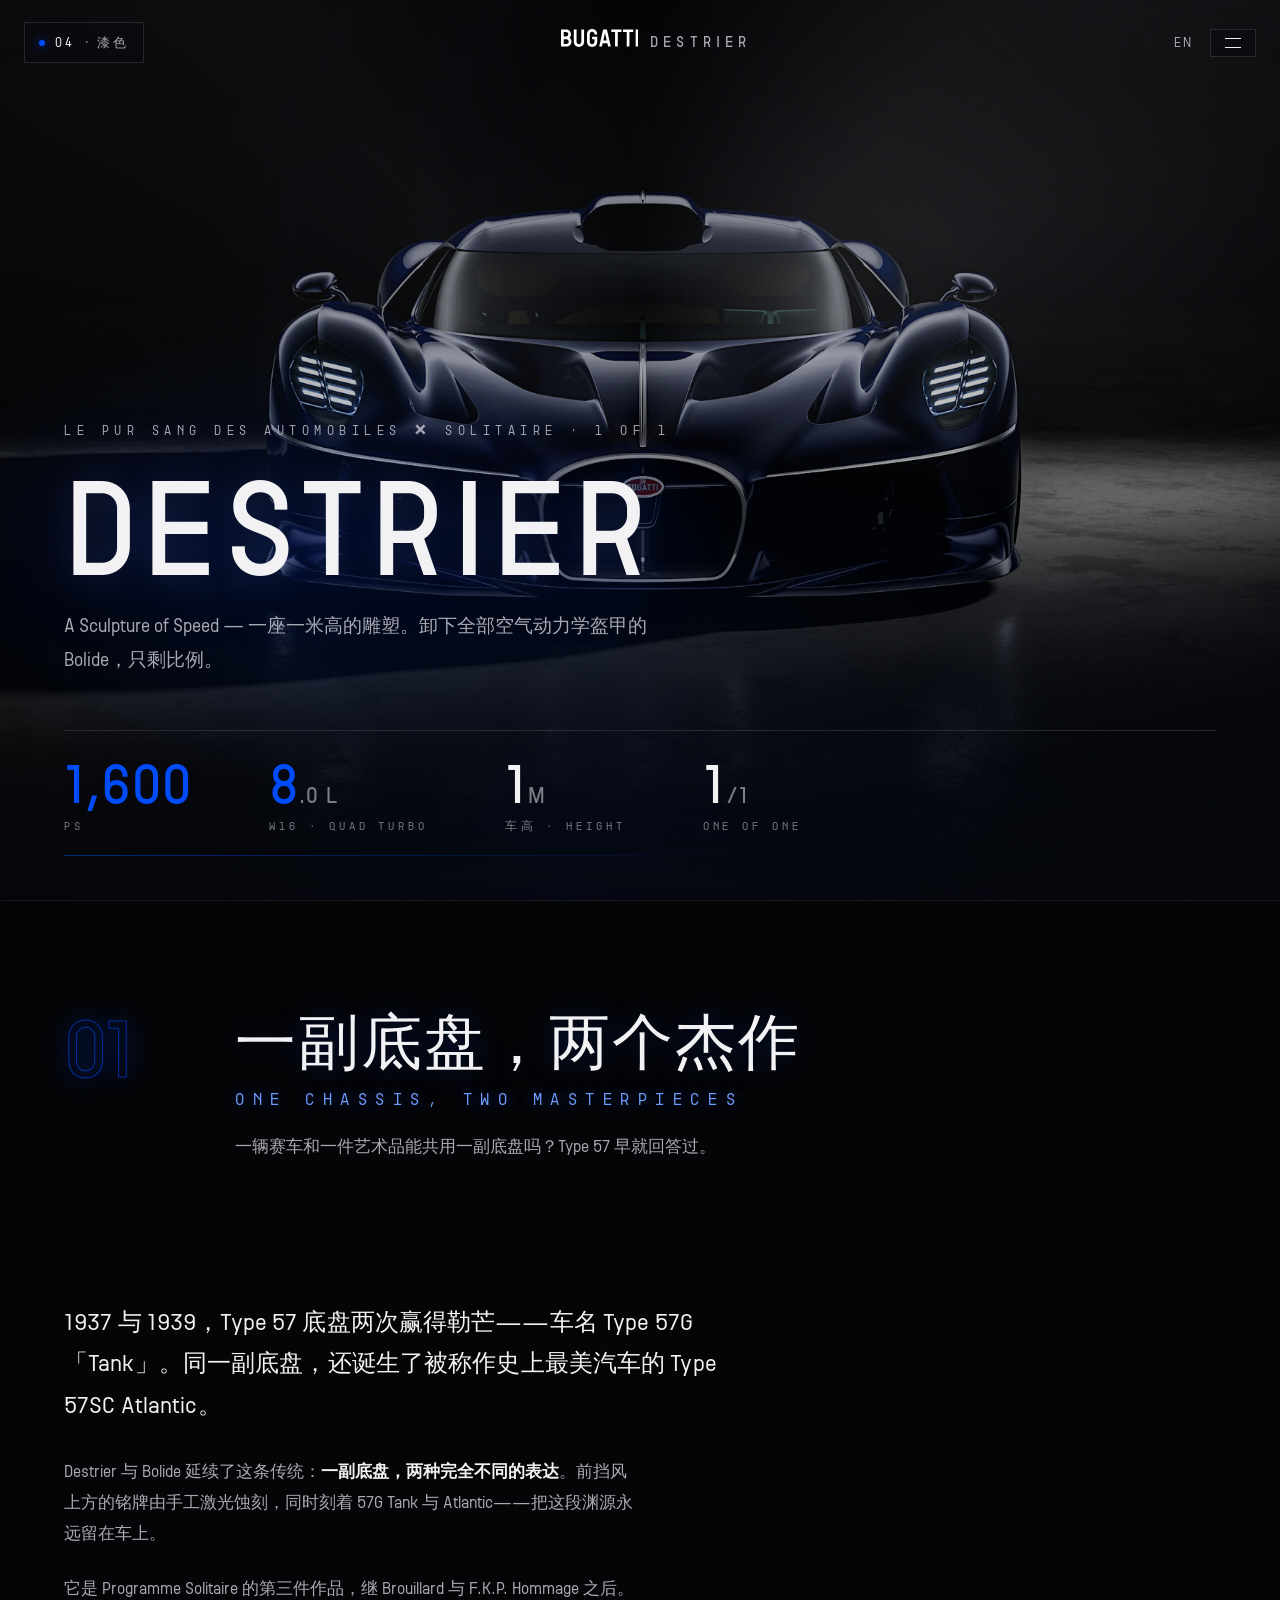
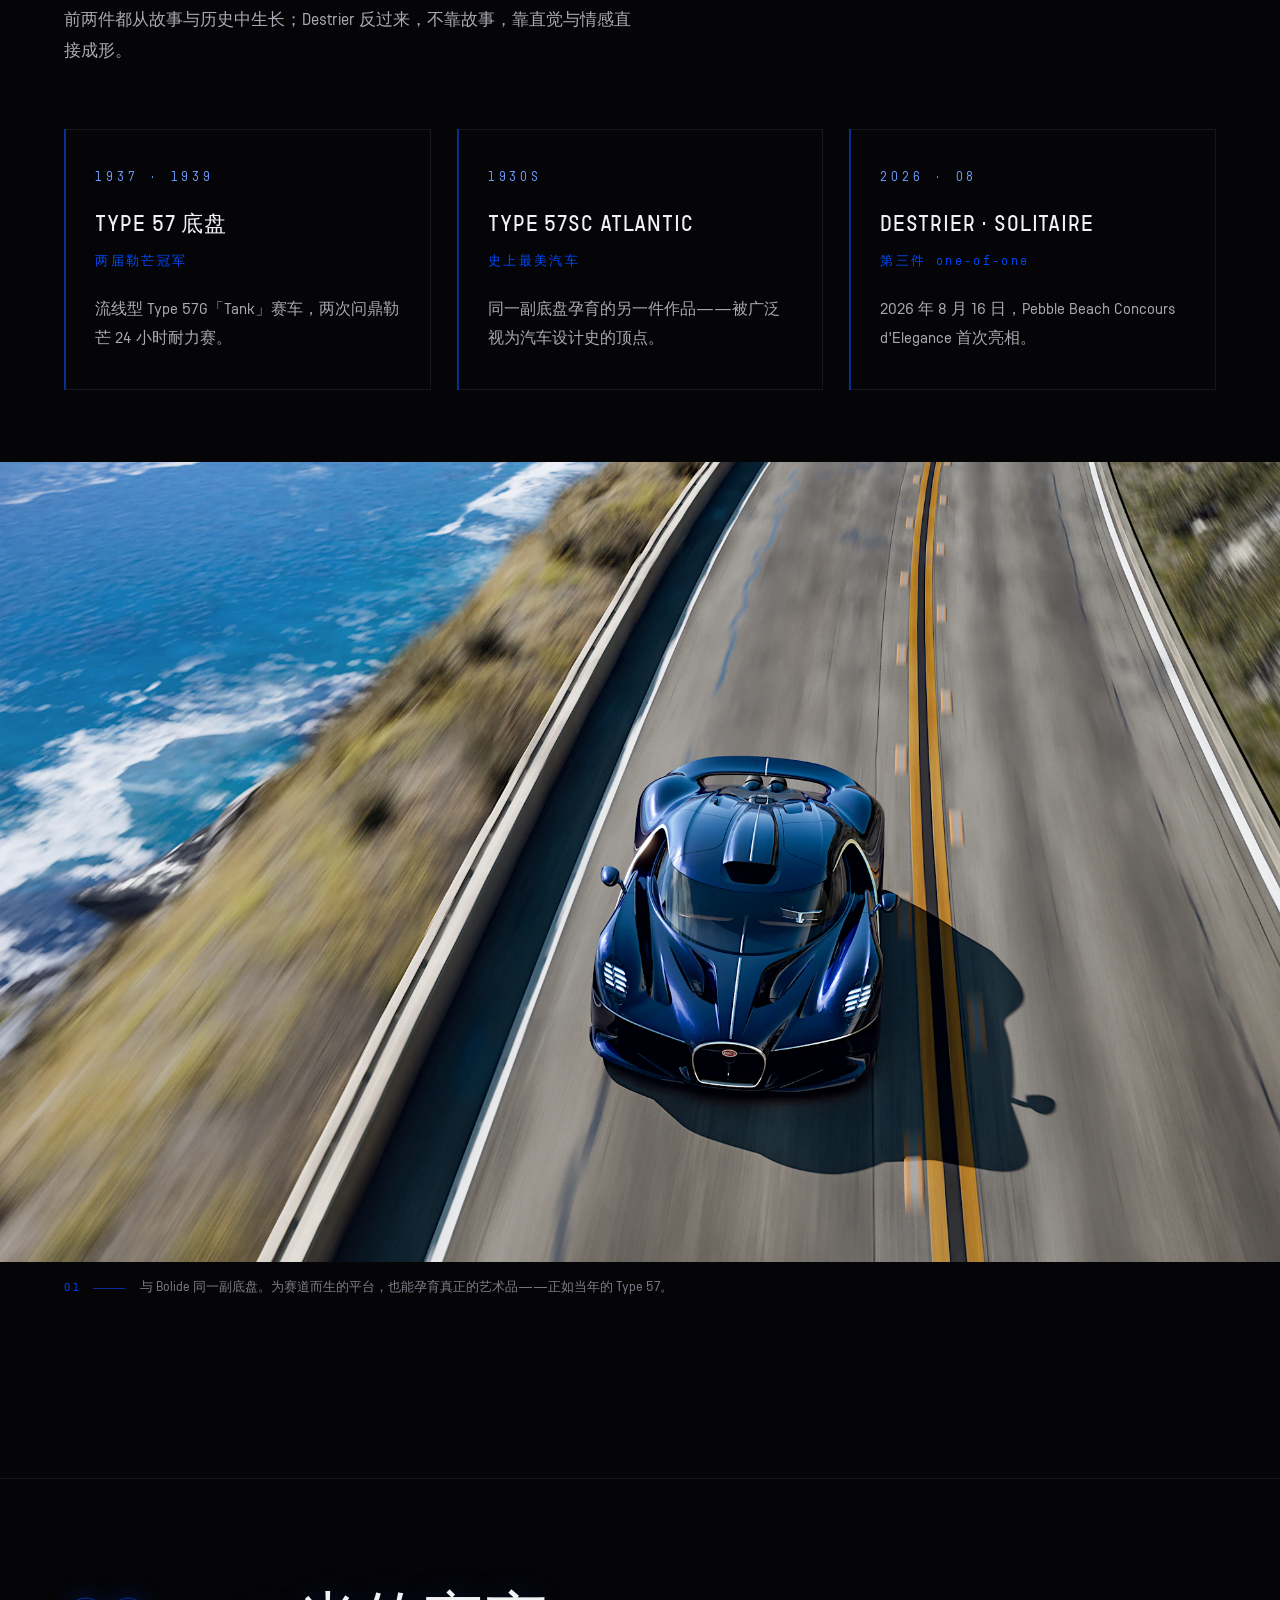
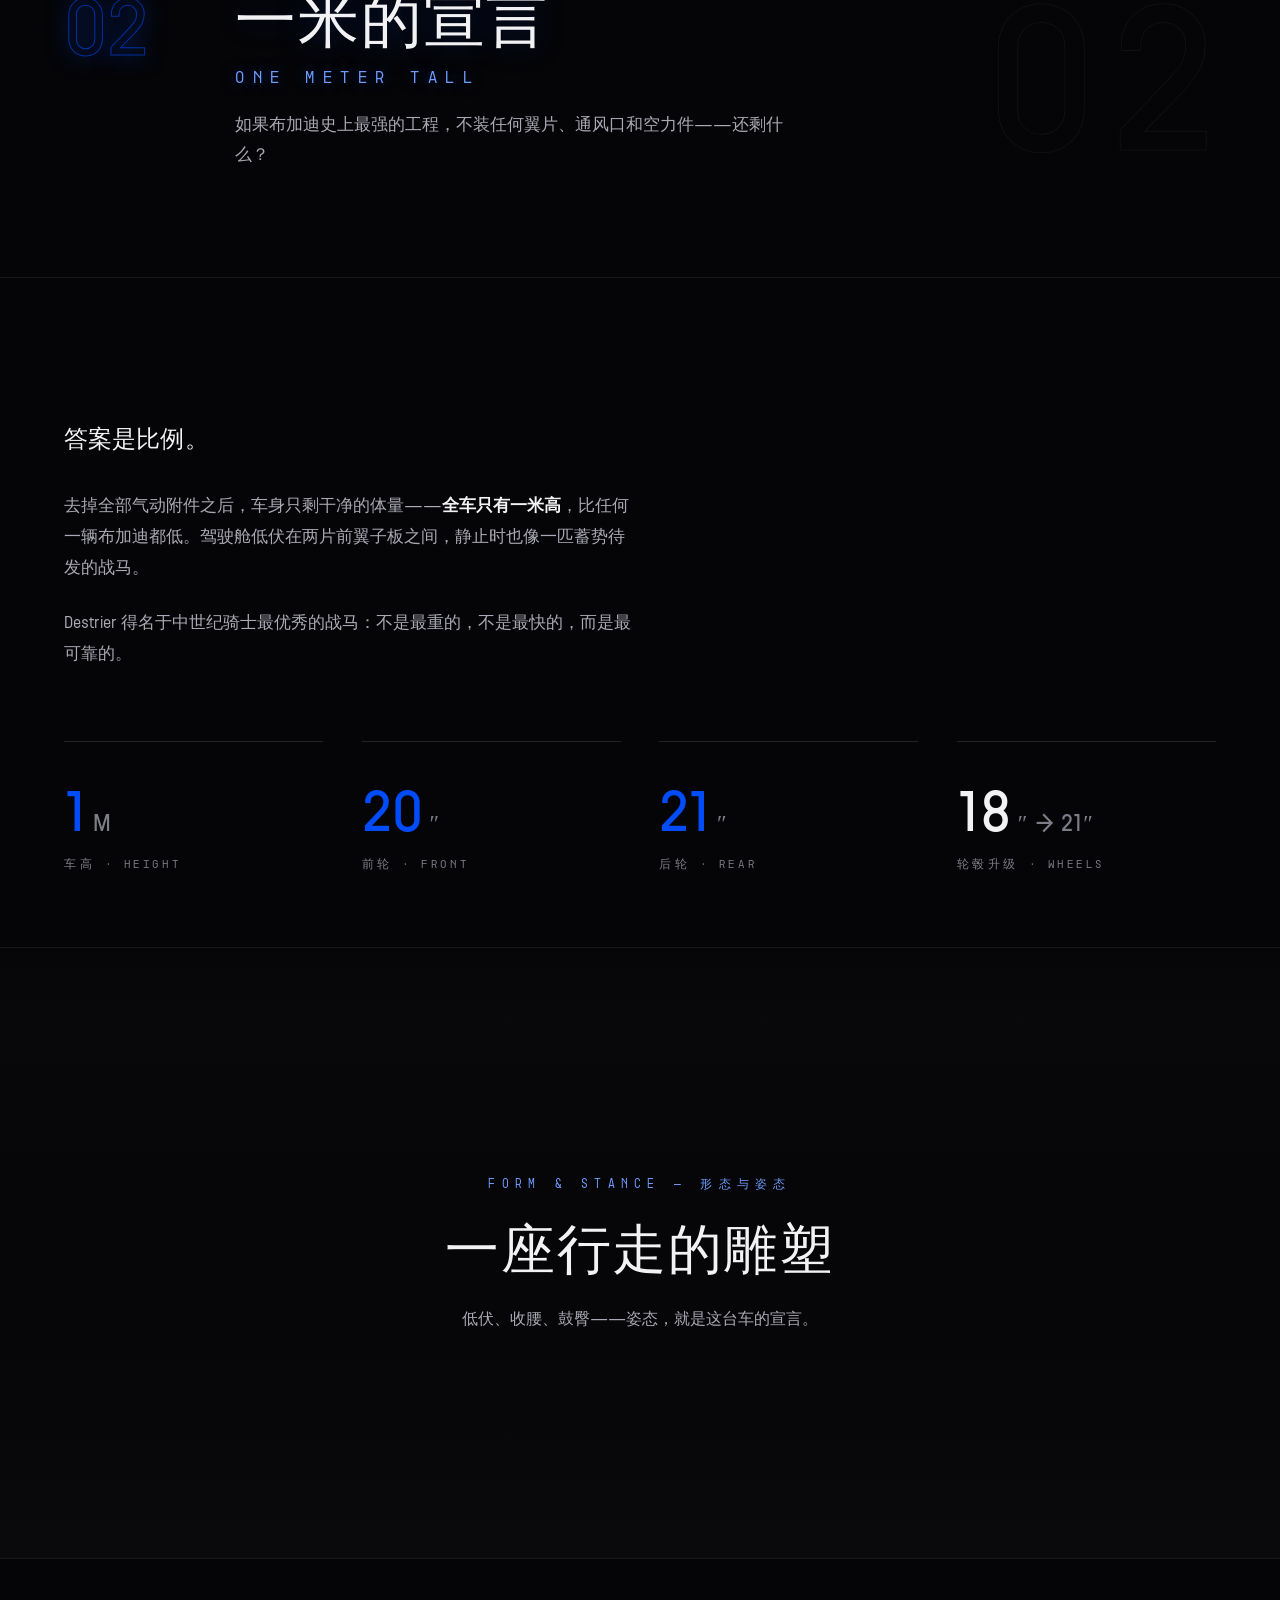
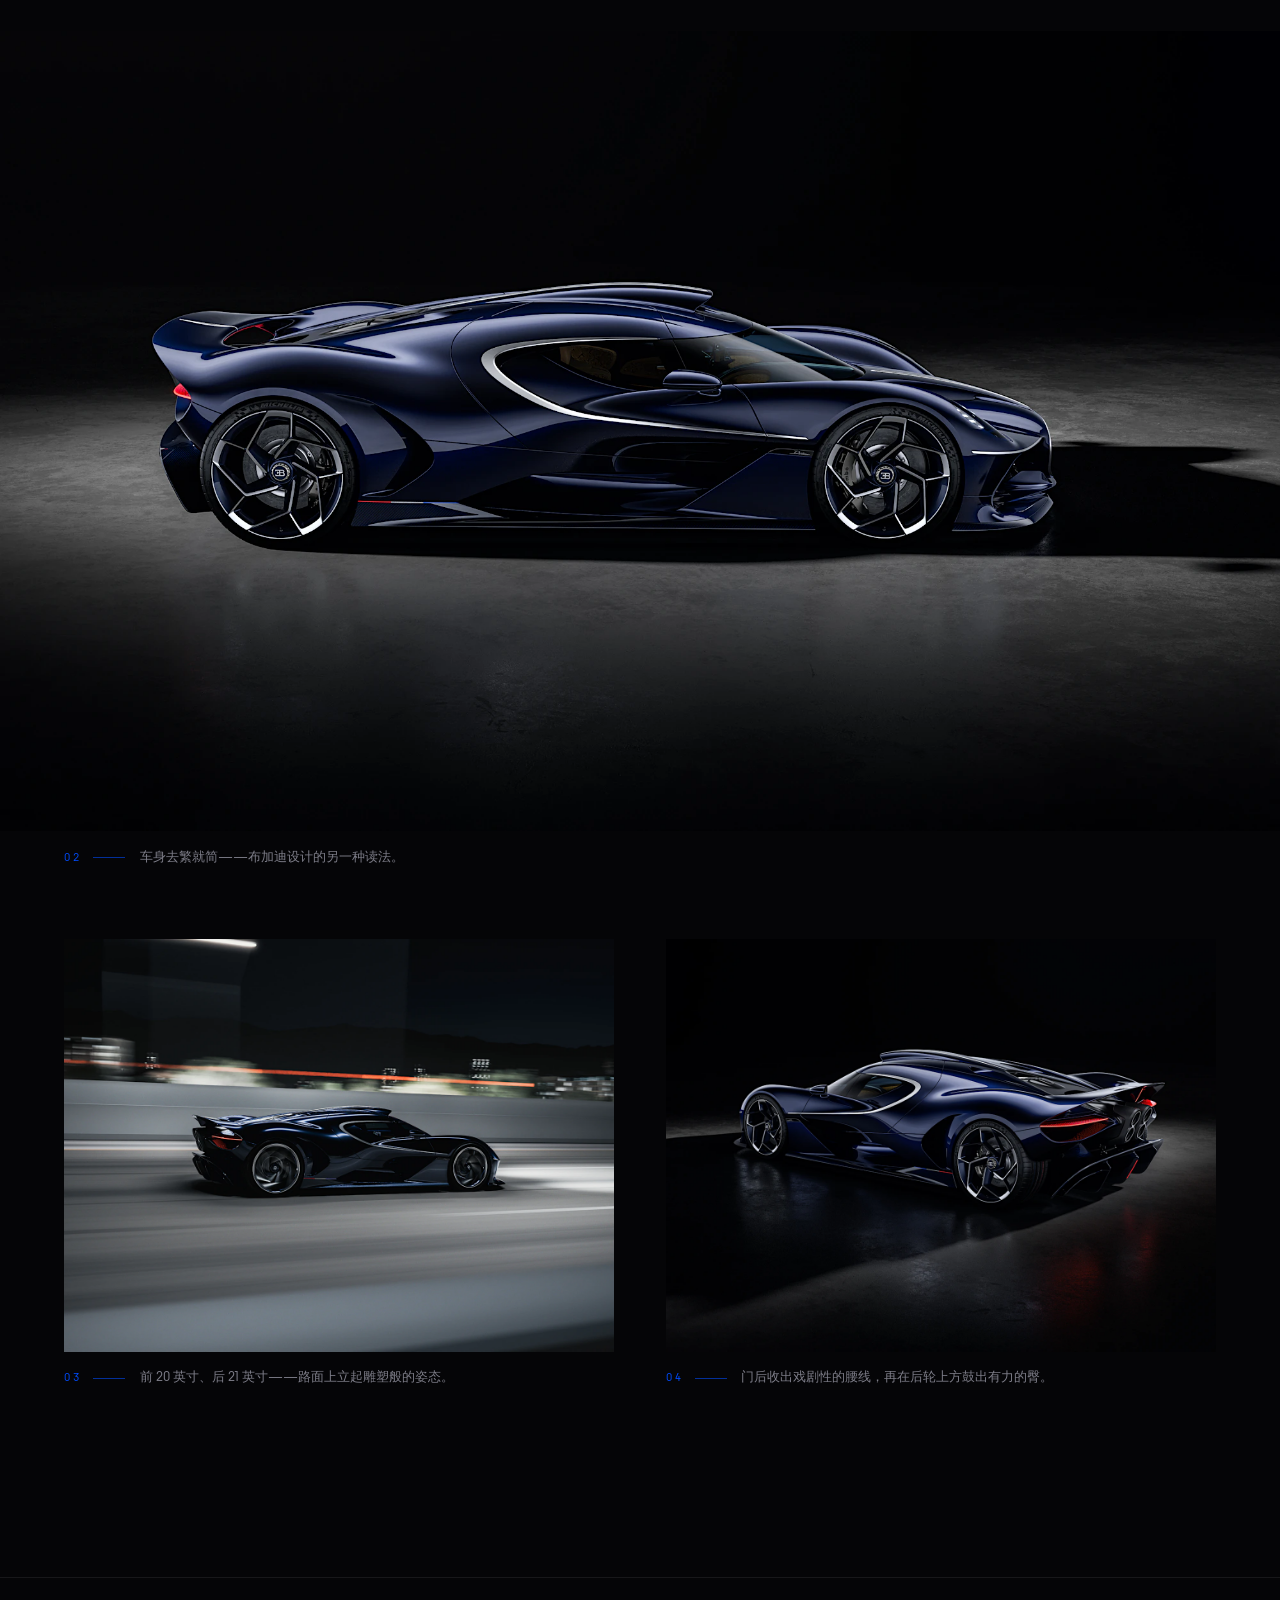
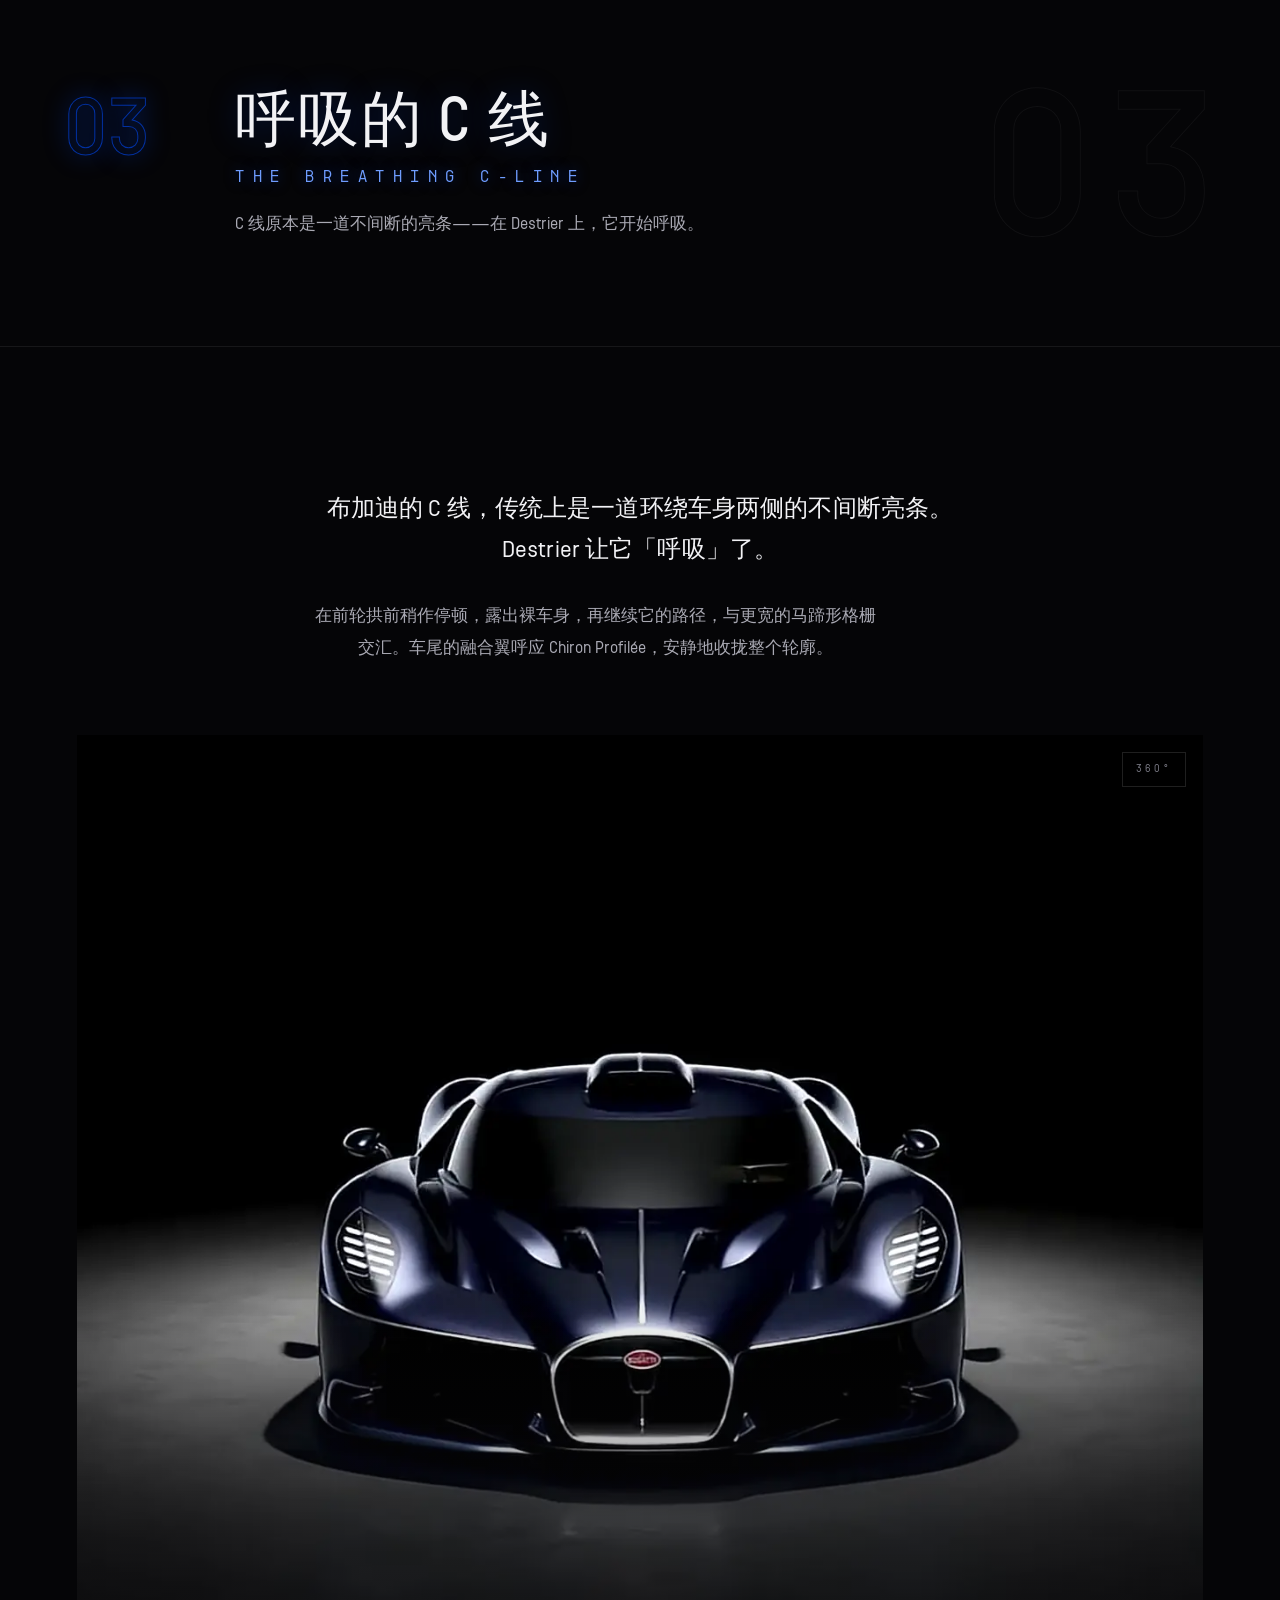
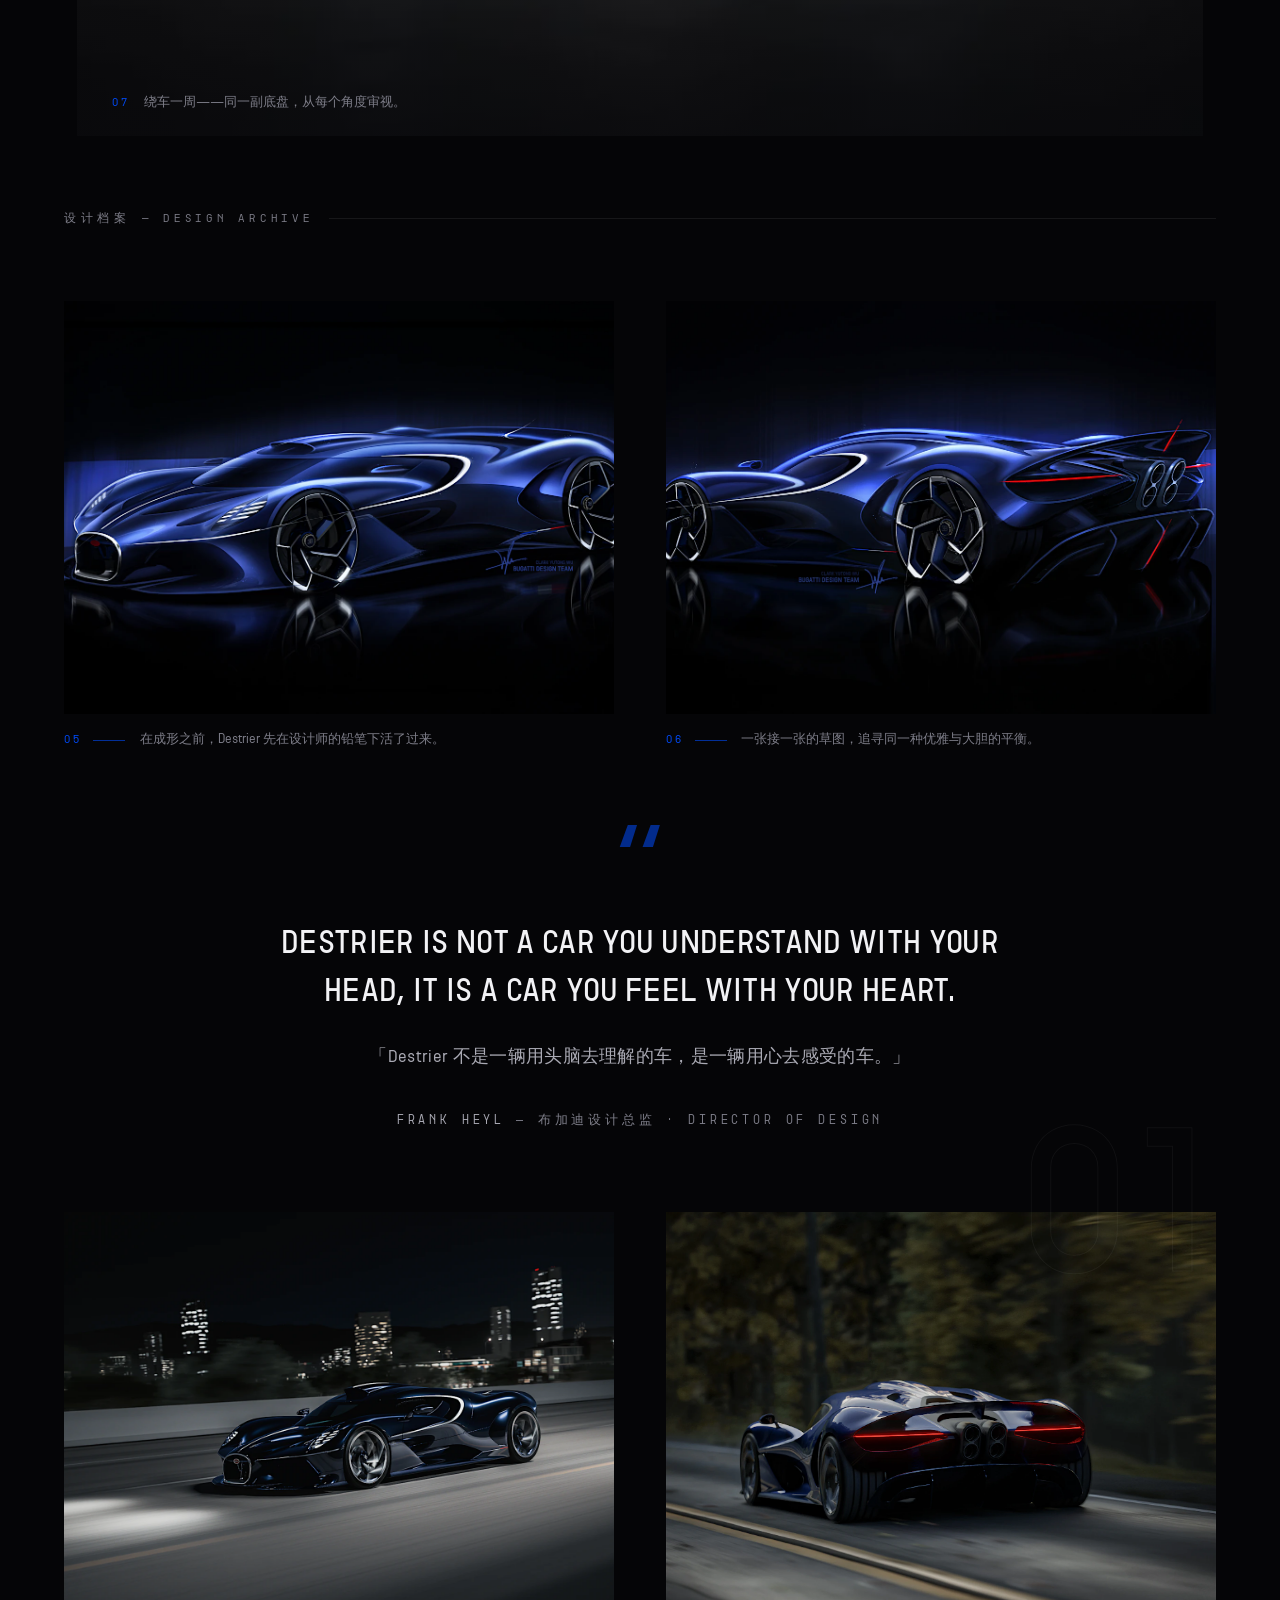
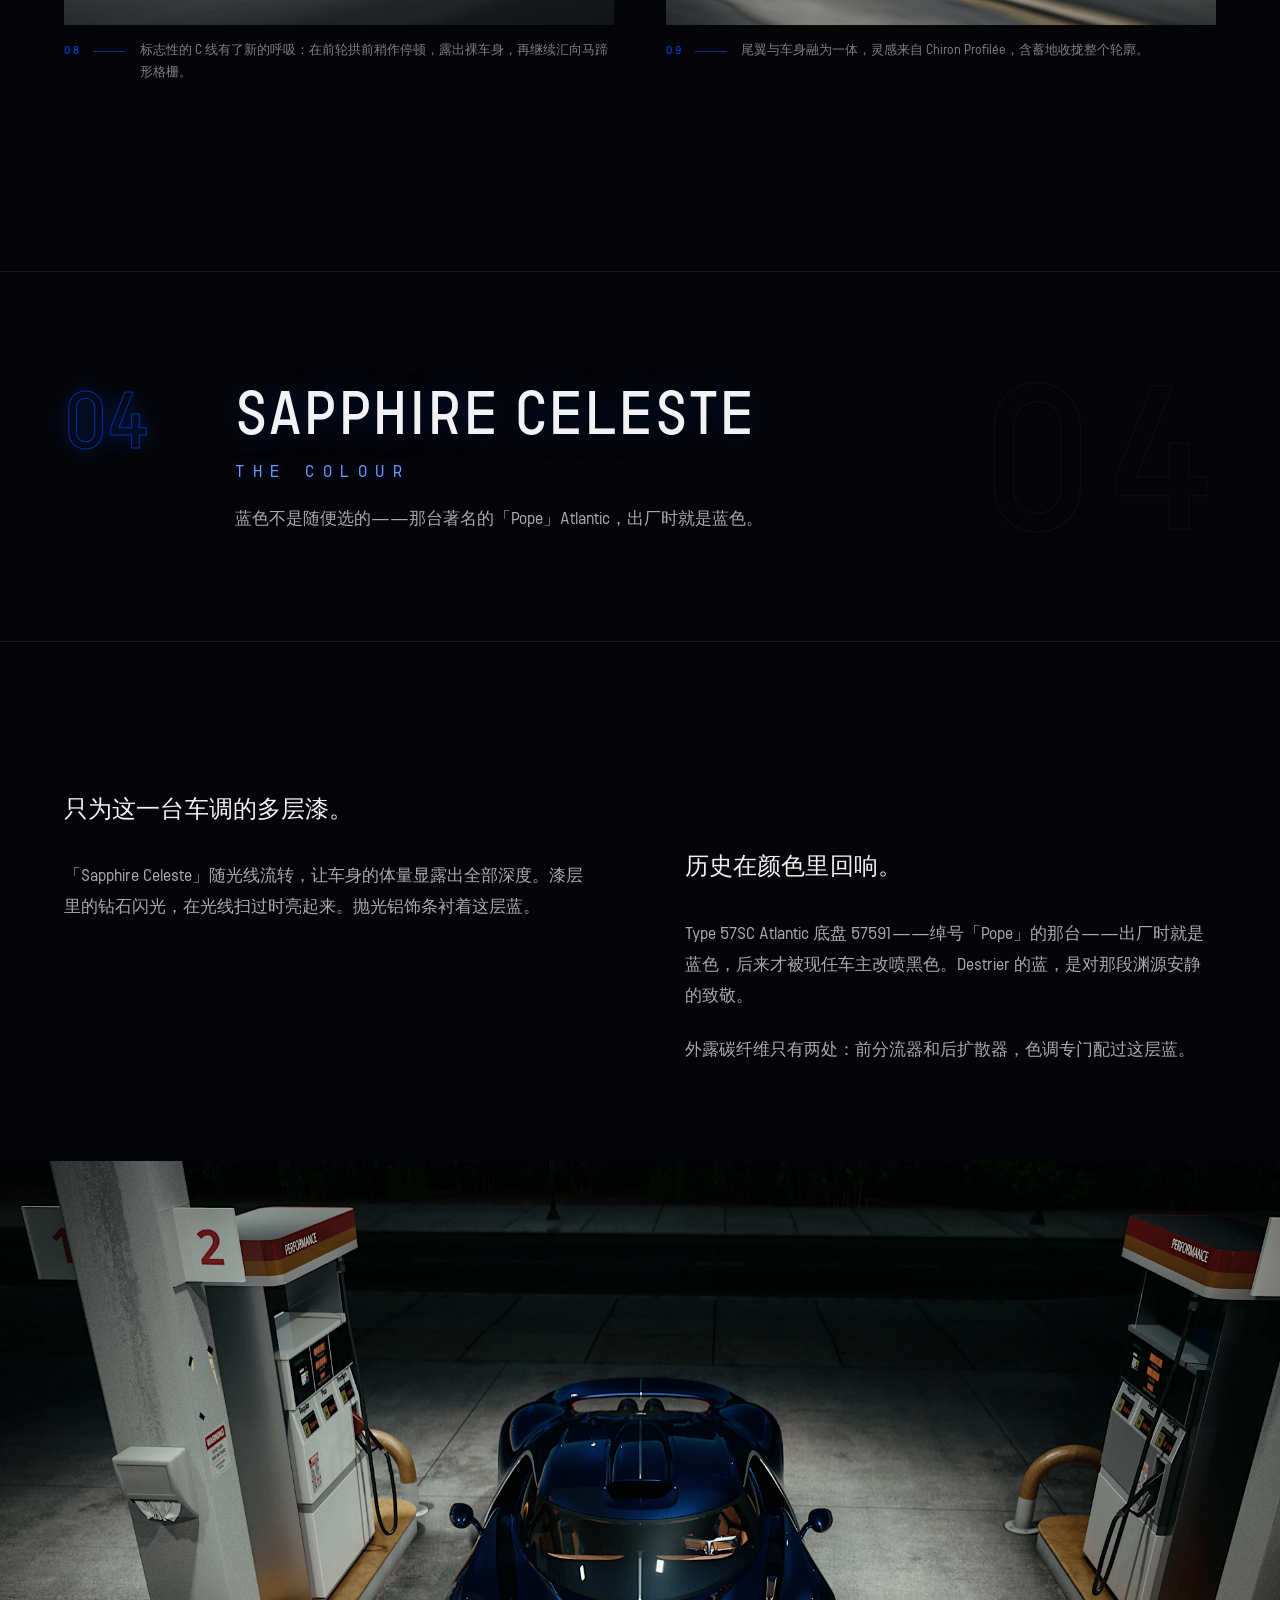
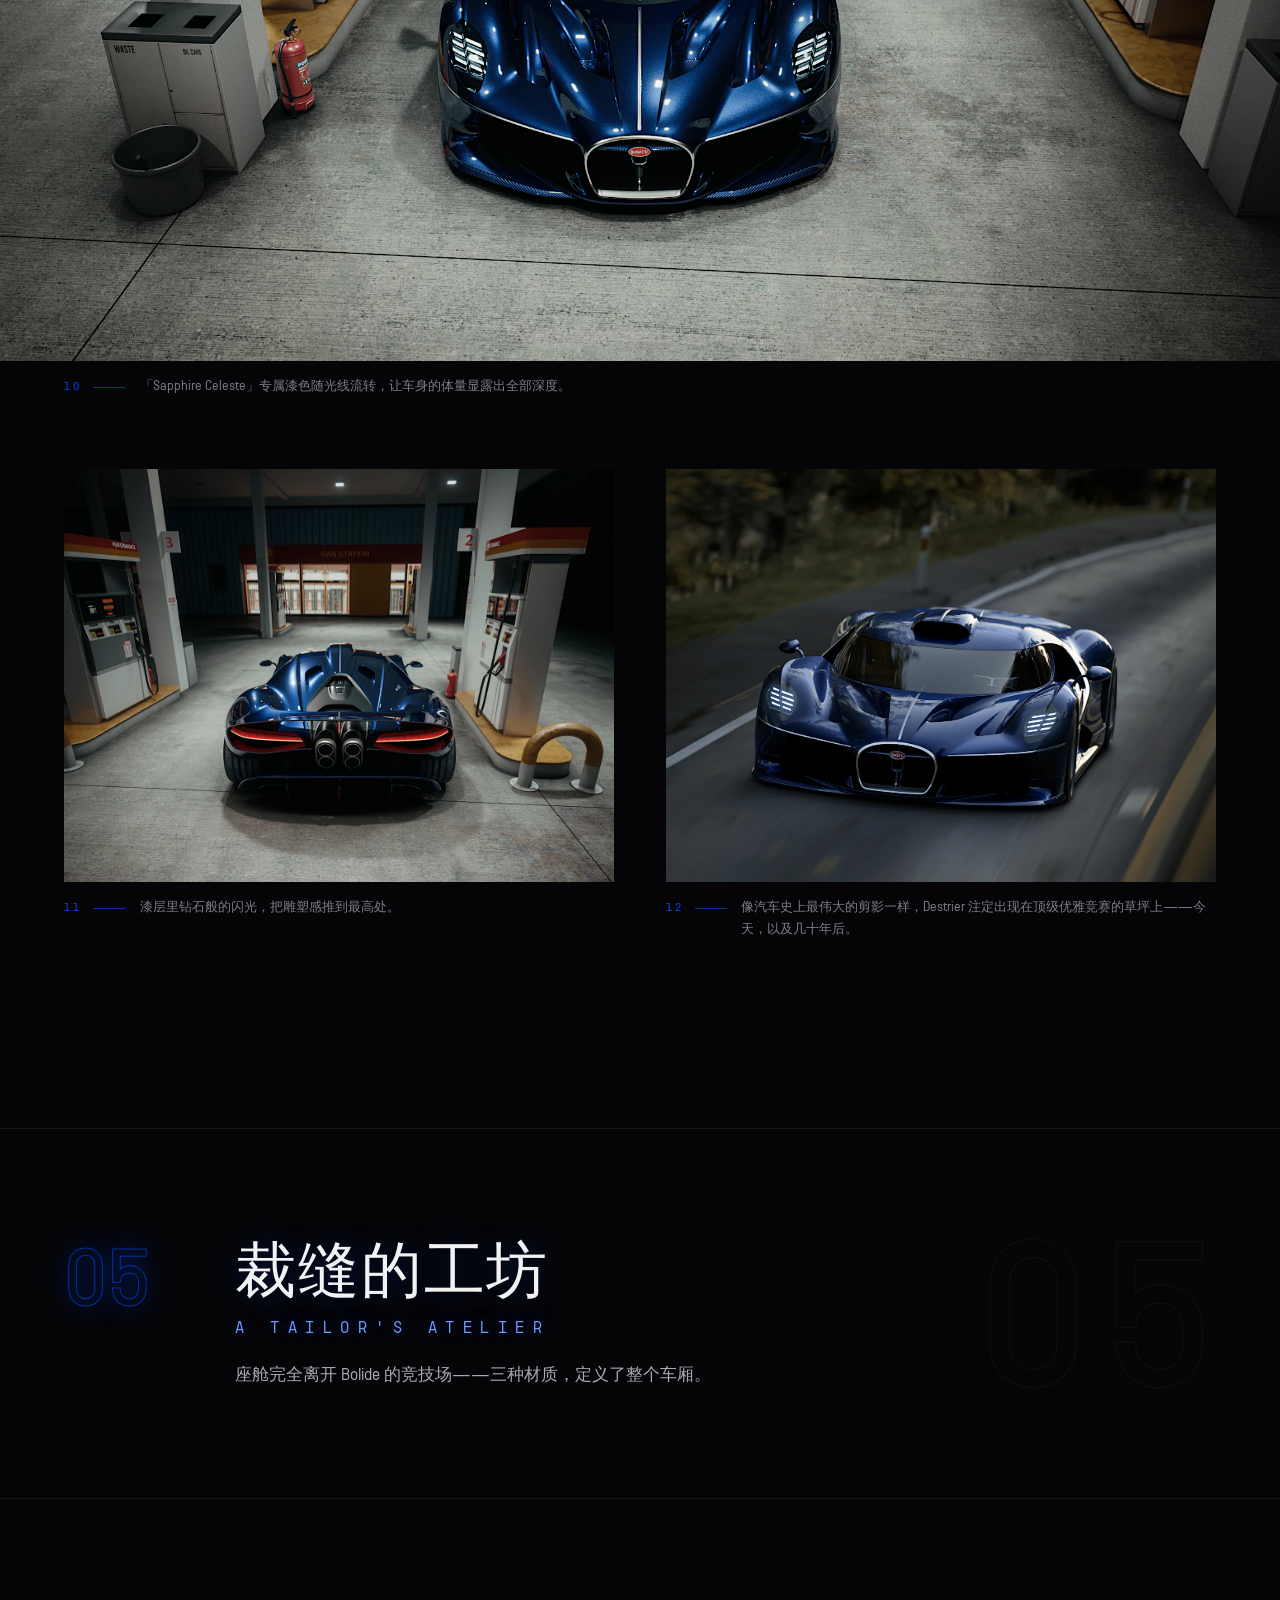
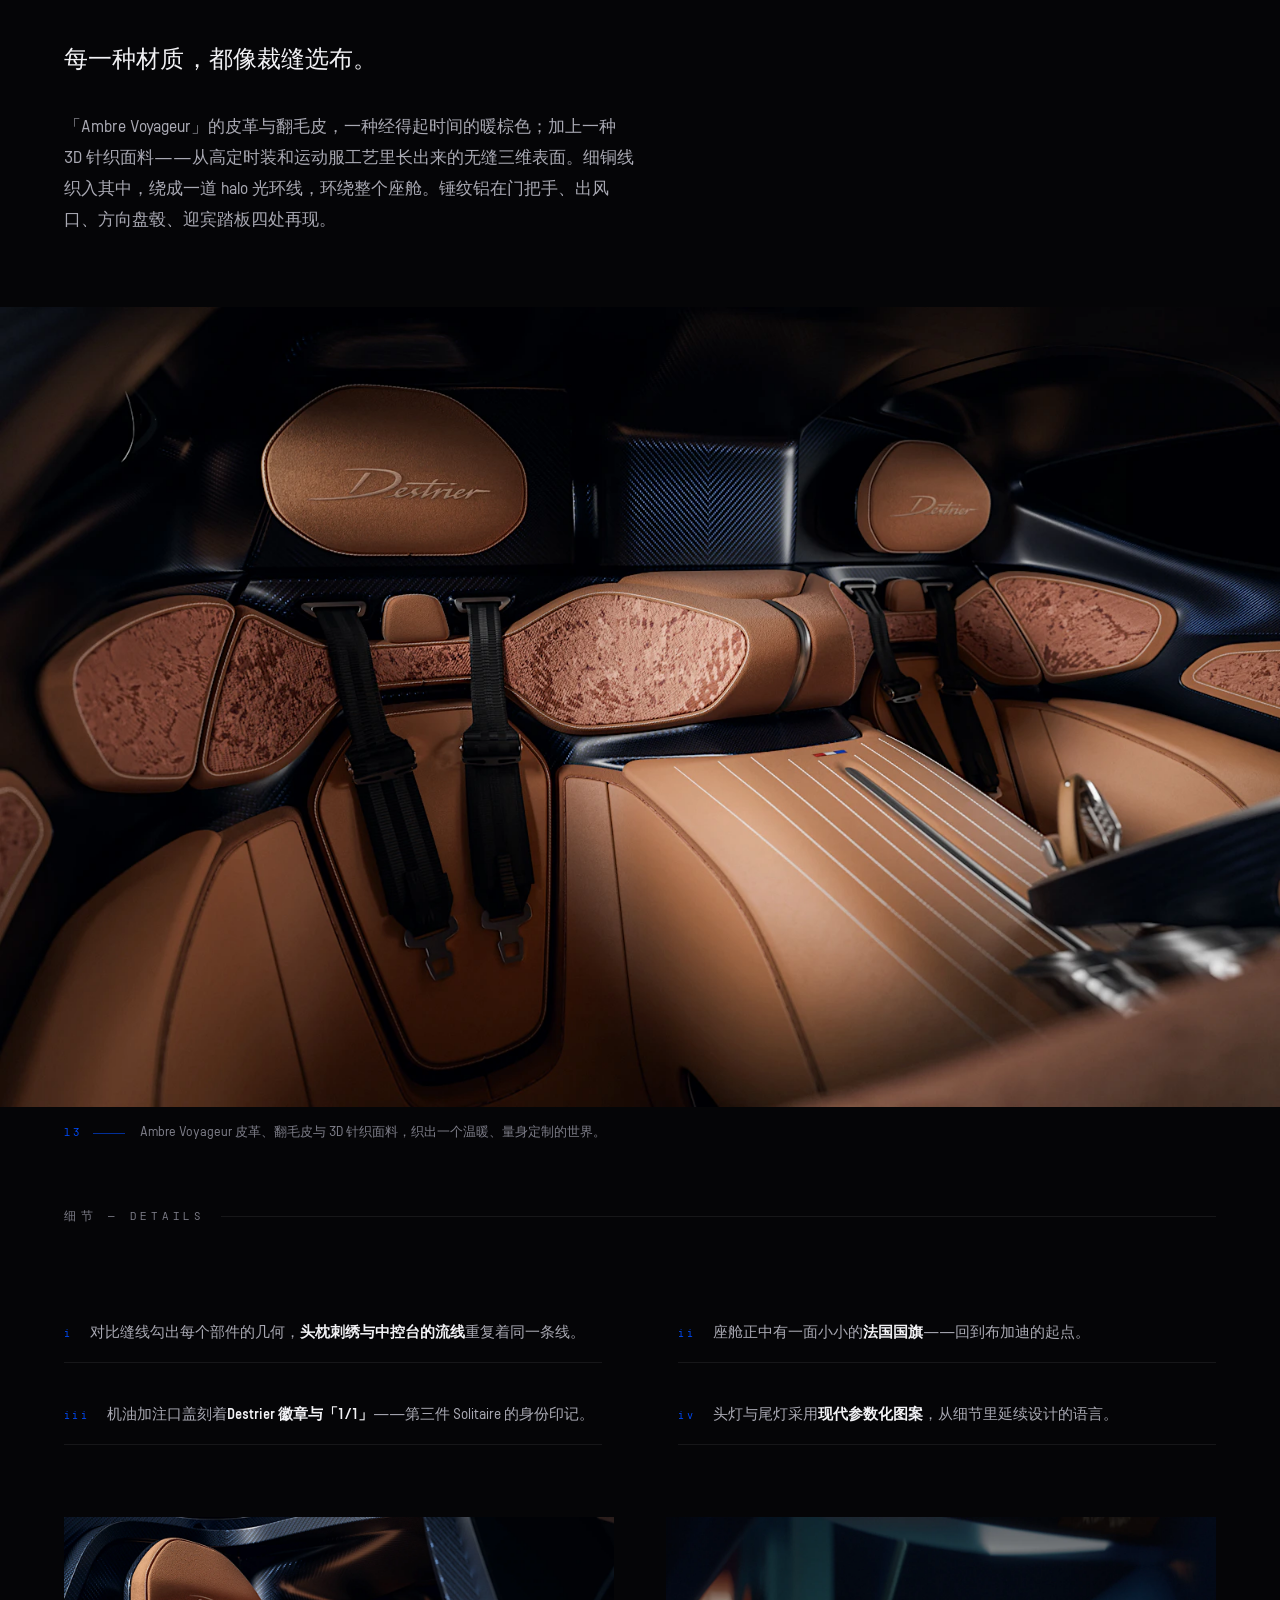
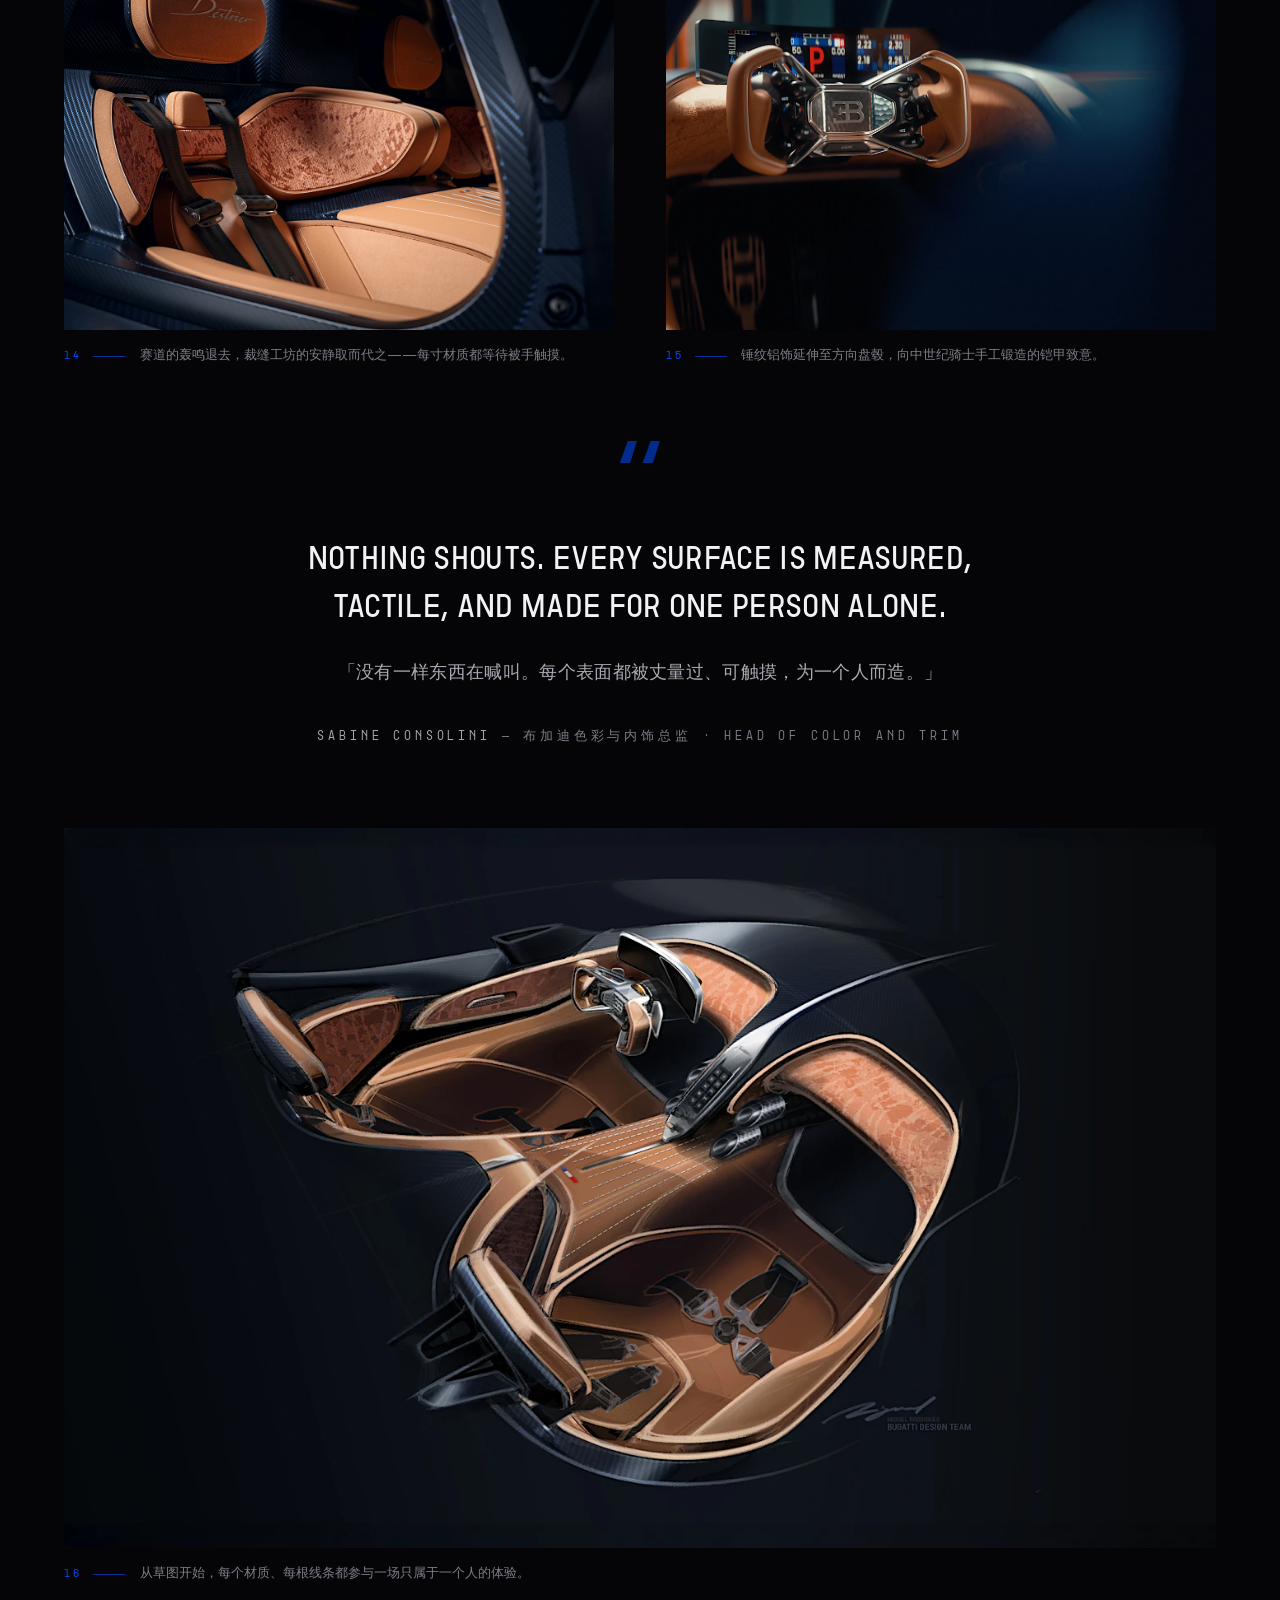
==== commit fd127546: "内饰章编号13图移至细节清单上方并修复全宽居中；删除首发日期表述；sw v15" ====
--- a/index.html
+++ b/index.html
@@ -164,7 +164,6 @@
       <span class="zh">车身去繁就简——布加迪设计的另一种读法。</span>
     </figcaption>
   </figure>
-
   <div class="chapter__inner">
     <div class="figrow reveal">
       <figure class="figure">
@@ -354,6 +353,20 @@
       <p class="lead">每一种材质，都像裁缝选布。</p>
       <p>「Ambre Voyageur」的皮革与翻毛皮，一种经得起时间的暖棕色；加上一种 3D 针织面料——从高定时装和运动服工艺里长出来的无缝三维表面。细铜线织入其中，绕成一道 halo 光环线，环绕整个座舱。锤纹铝在门把手、出风口、方向盘毂、迎宾踏板四处再现。</p>
     </div>
+  </div>
+
+  <figure class="figure figure--full reveal">
+    <div class="figure__media">
+      <img src="assets/interior-seat.webp" alt="Ambre Voyageur 皮革与 3D 针织面料" loading="lazy" width="1600" height="1000">
+    </div>
+    <figcaption class="figure__cap" style="max-width:var(--w-doc);margin-left:auto;margin-right:auto;padding:0 clamp(1.5rem,5vw,4rem);">
+      <span class="no">13</span>
+      <span class="zh">Ambre Voyageur 皮革、翻毛皮与 3D 针织面料，织出一个温暖、量身定制的世界。</span>
+    </figcaption>
+  </figure>
+
+  <div class="chapter__inner">
+
 
     <!-- 细节清单 -->
     <span class="sec-label reveal">细节 — Details</span>
@@ -377,15 +390,7 @@
     </div>
   </div>
 
-  <figure class="figure figure--full reveal">
-    <div class="figure__media">
-      <img src="assets/interior-seat.webp" alt="Ambre Voyageur 皮革与 3D 针织面料" loading="lazy" width="1600" height="1000">
-    </div>
-    <figcaption class="figure__cap" style="max-width:var(--w-doc);margin-left:auto;margin-right:auto;padding:0 clamp(1.5rem,5vw,4rem);">
-      <span class="no">13</span>
-      <span class="zh">Ambre Voyageur 皮革、翻毛皮与 3D 针织面料，织出一个温暖、量身定制的世界。</span>
-    </figcaption>
-  </figure>
+
 
   <div class="chapter__inner">
     <div class="figrow reveal">
@@ -473,7 +478,6 @@
     <div class="prose prose--center reveal">
       <p class="lead">和历史上那些优雅竞赛冠军一样，Destrier 的故事是比例与工艺，不是性能数字。</p>
       <p>车身之下，是 Bolide 完整的 W16 动力总成——<b>1,600 PS，四涡轮 8.0 升</b>，布加迪这台发动机最成熟的形态。它是全车唯一原封不动的部分——因为不需要改。</p>
-      <p>2026 年 8 月 16 日，Pebble Beach Concours d'Elegance——它第一次见人。</p>
     </div>
   </div>
 
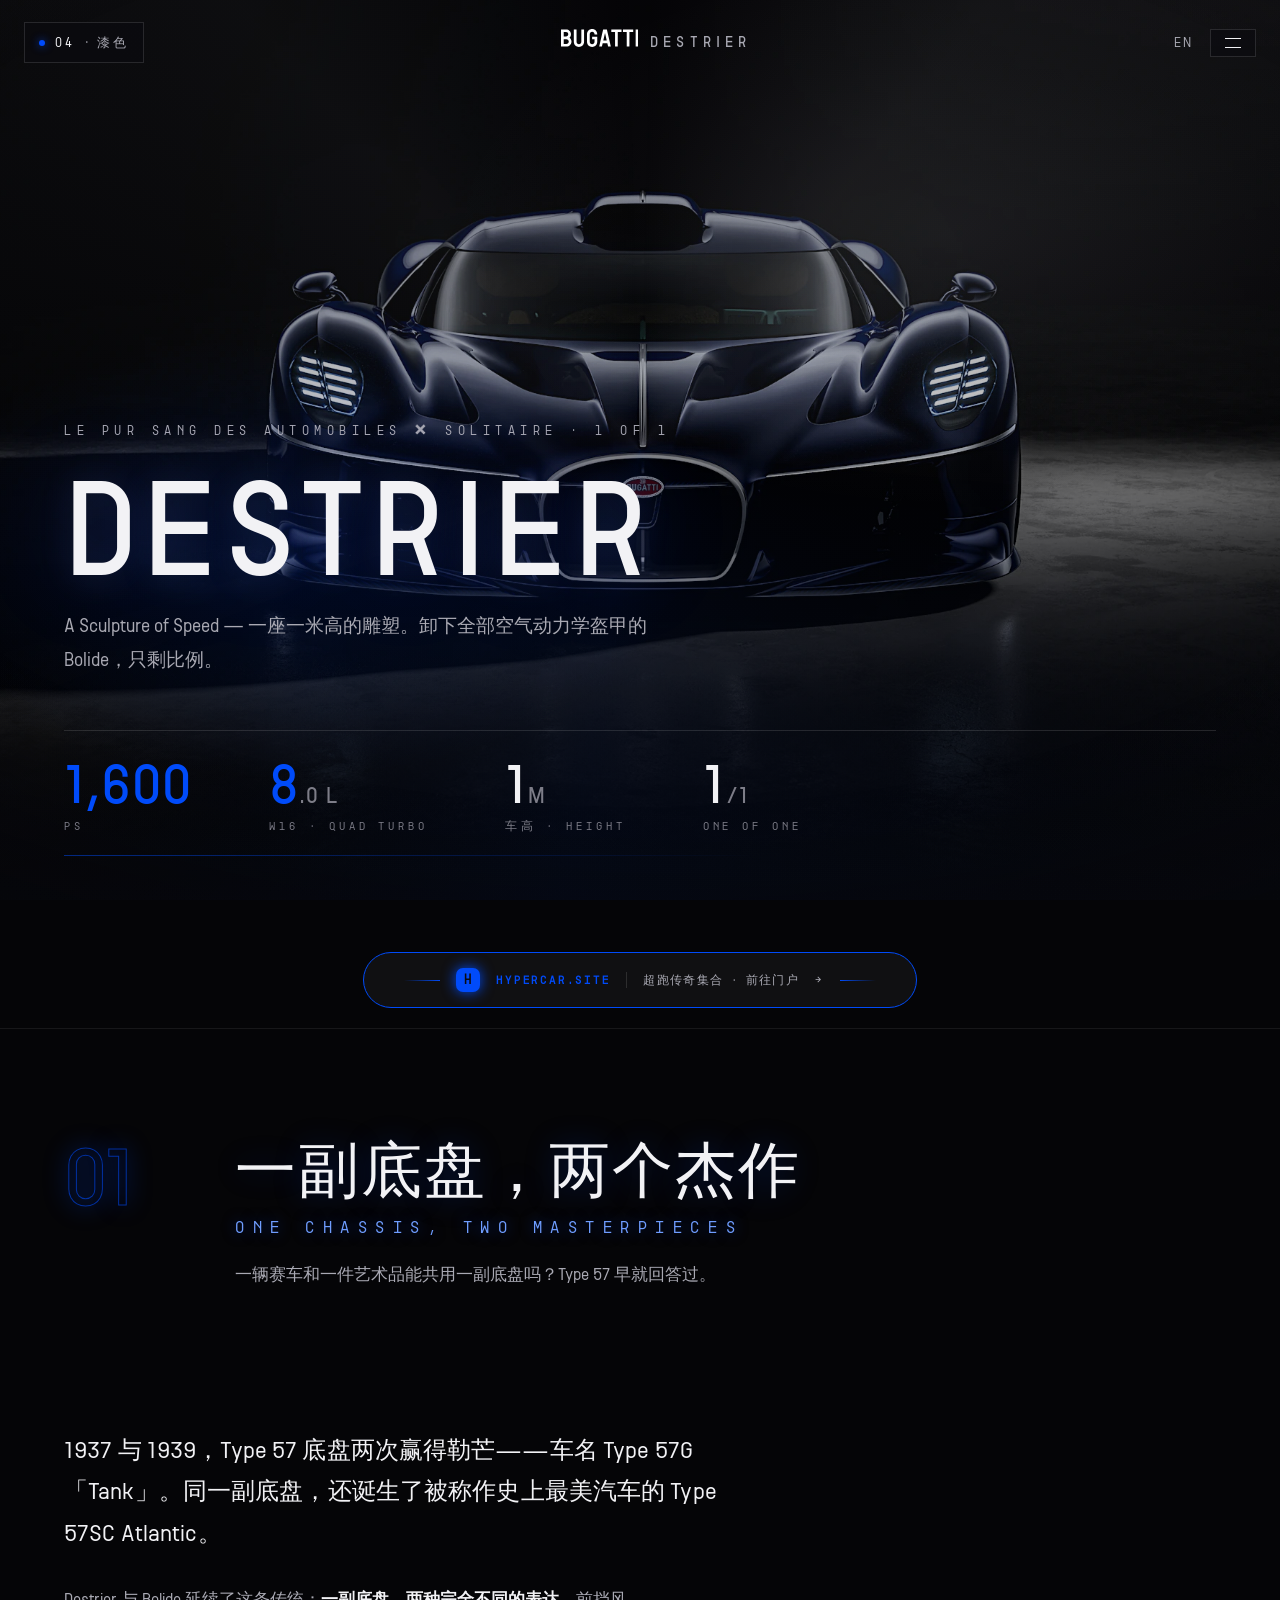
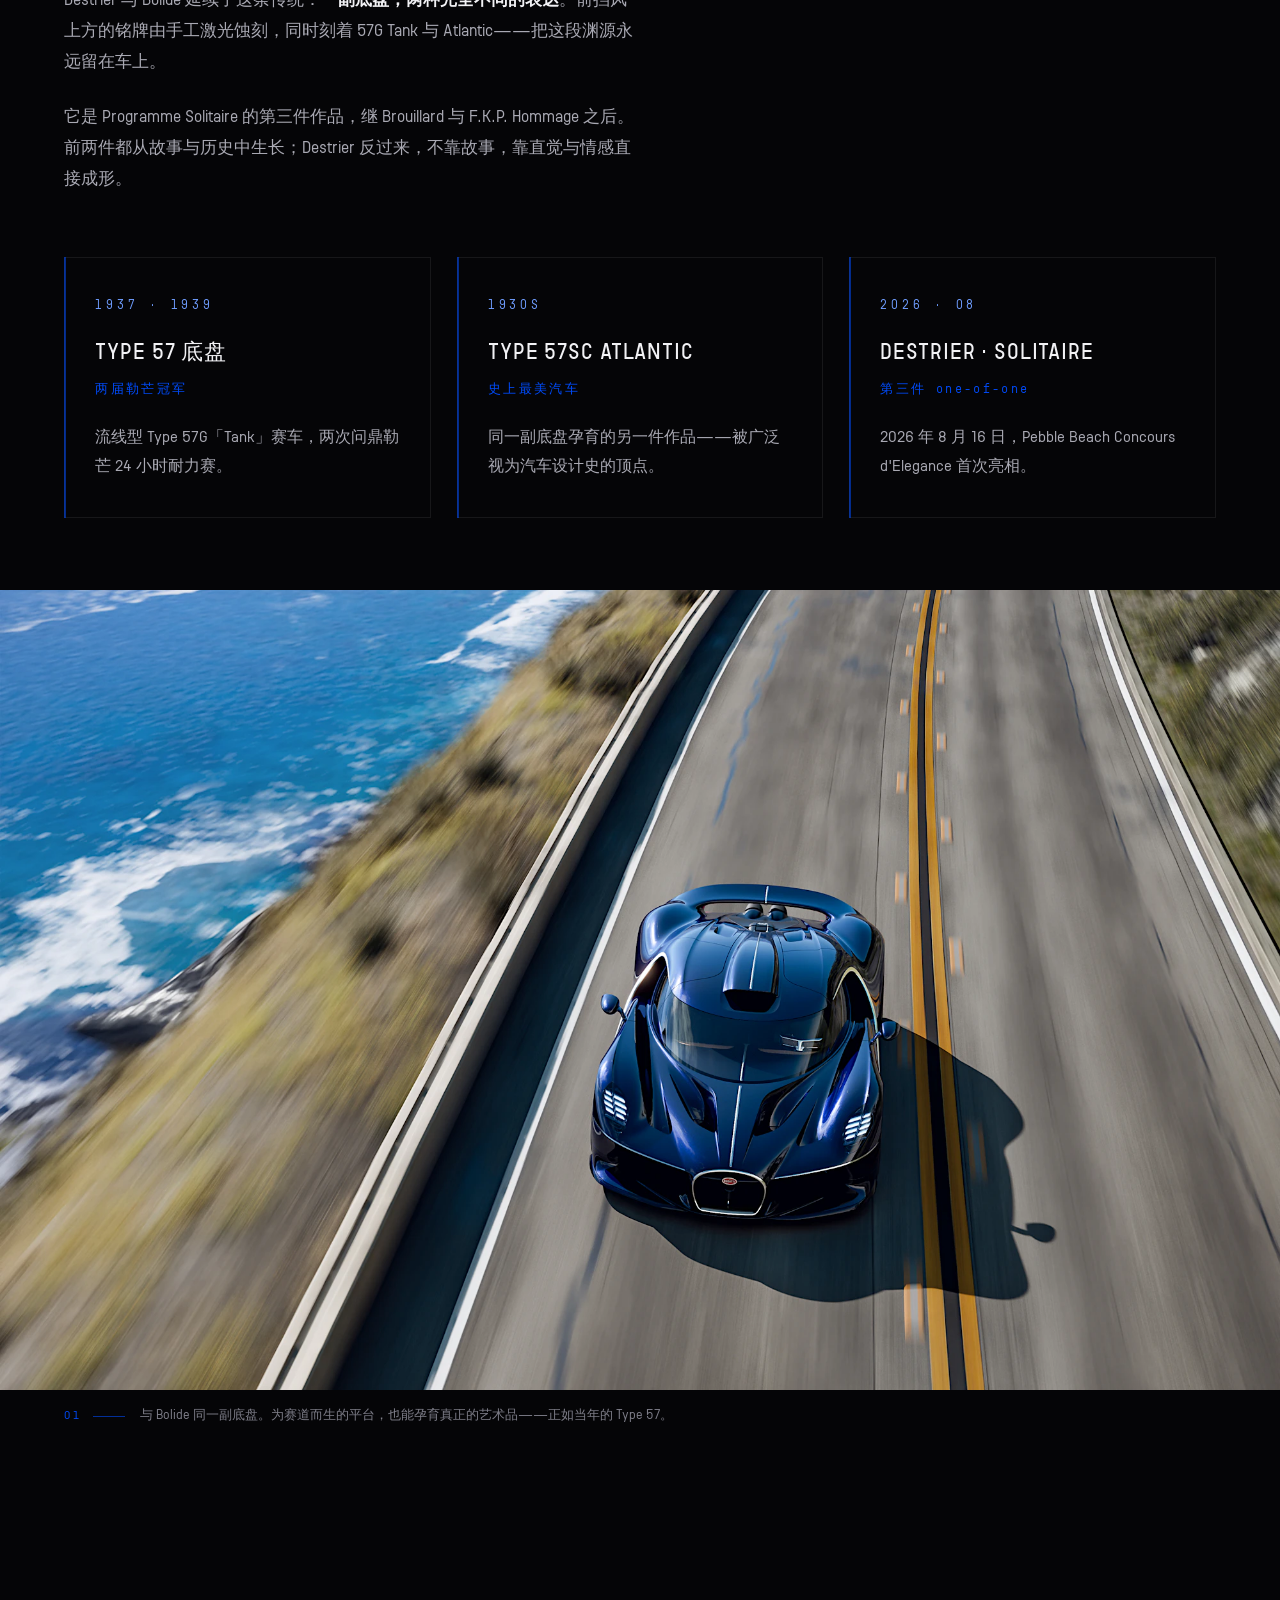
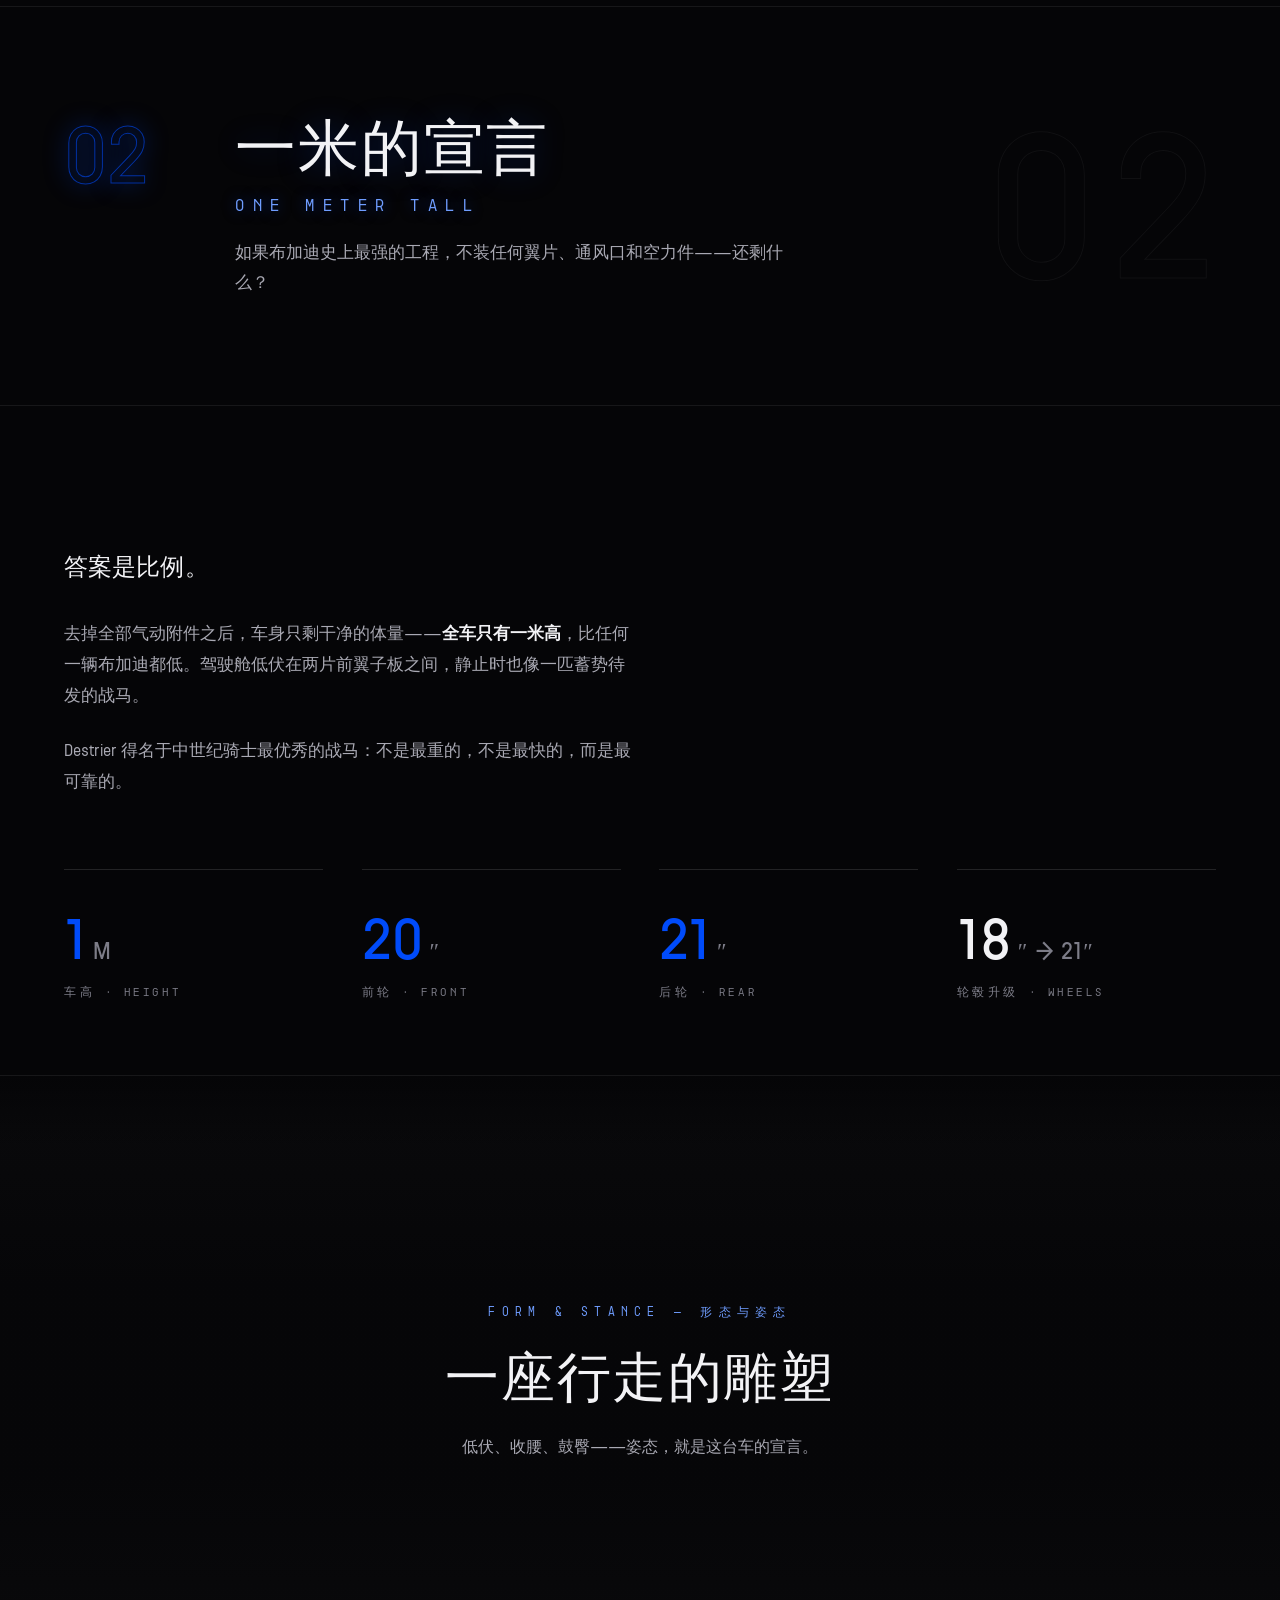
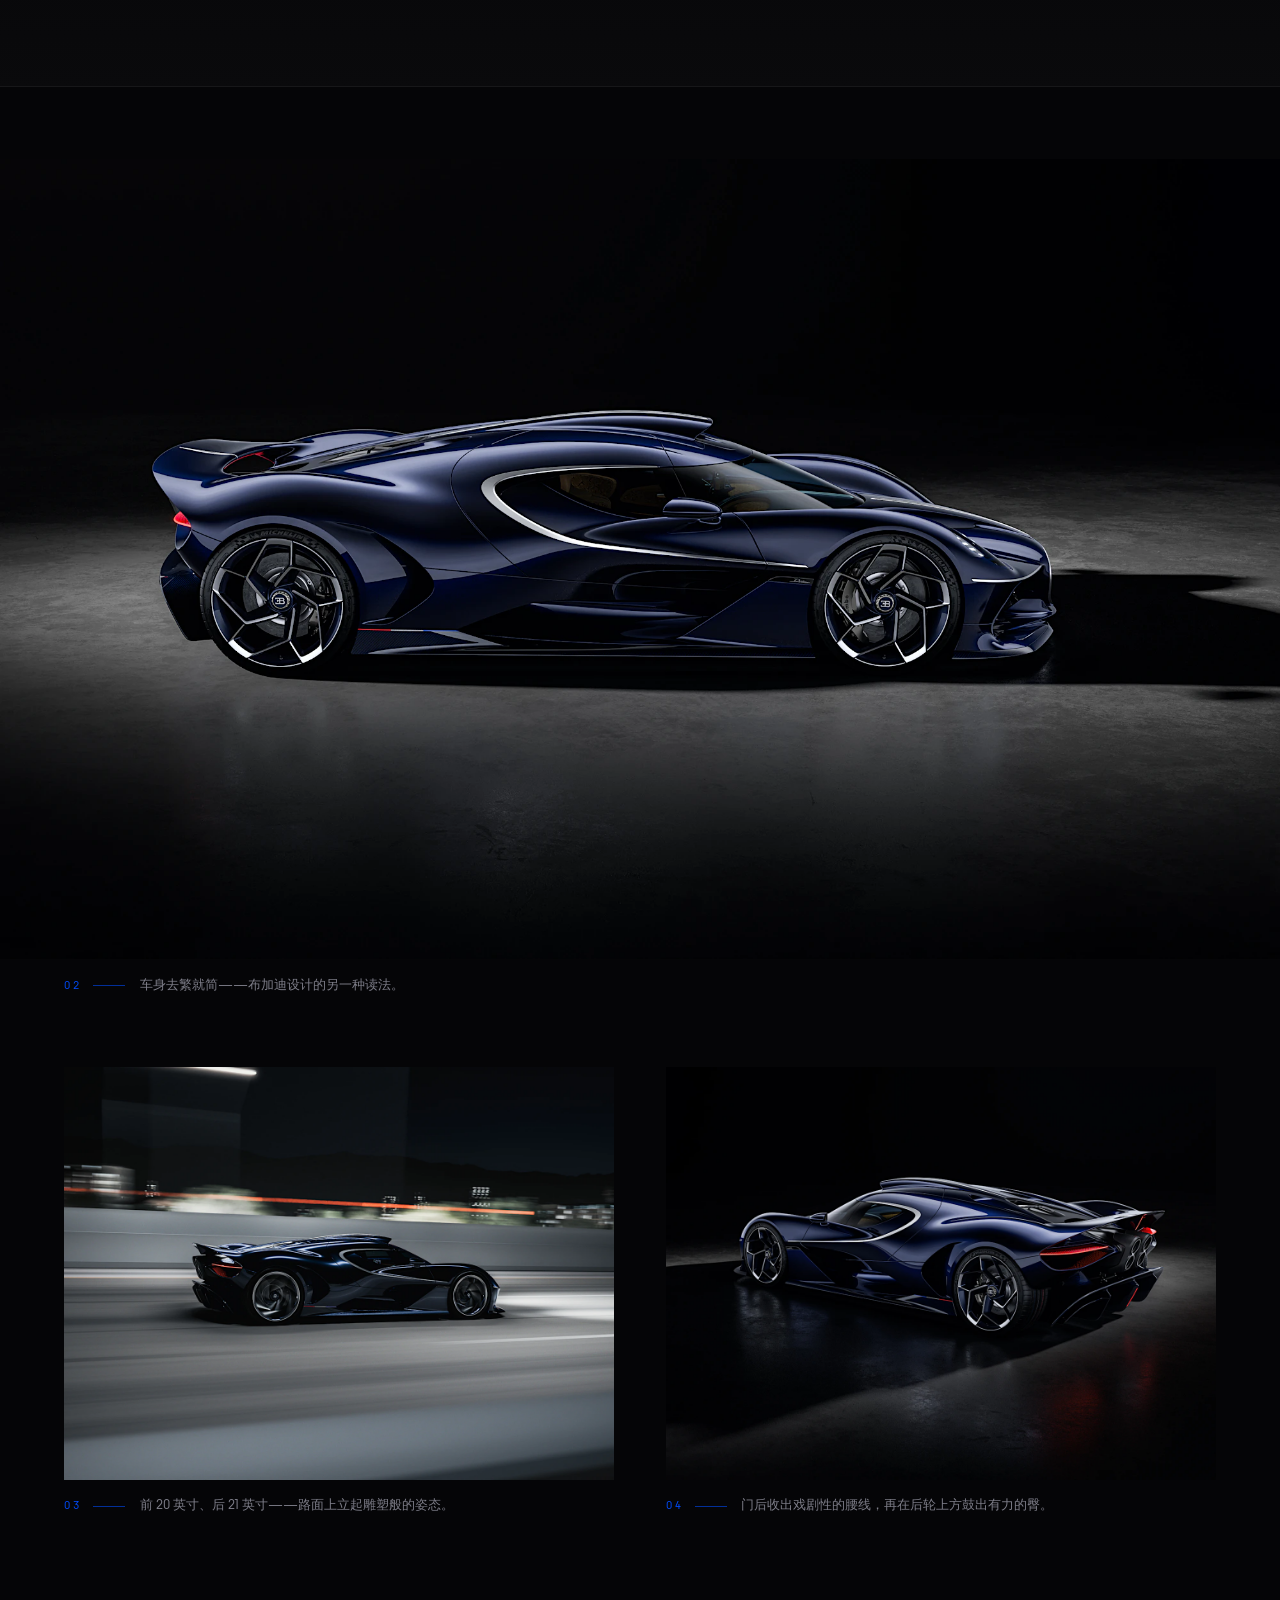
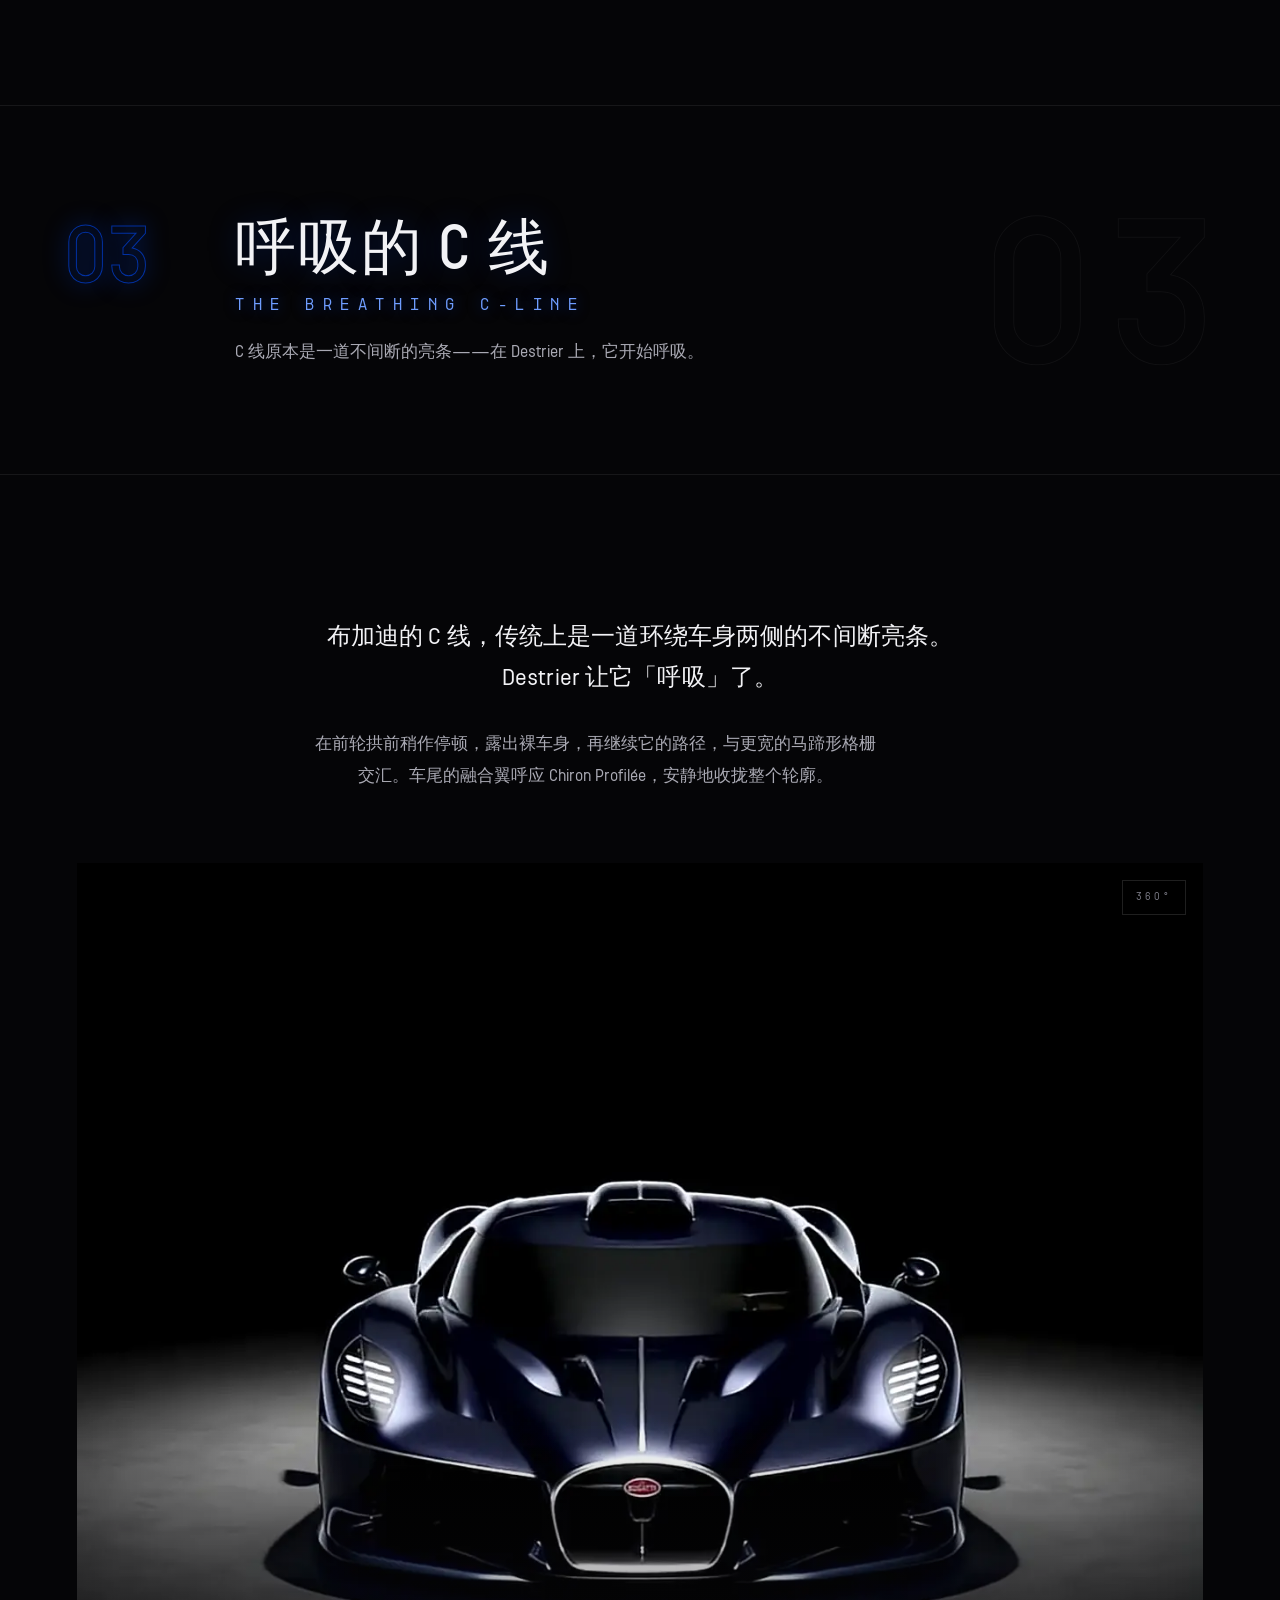
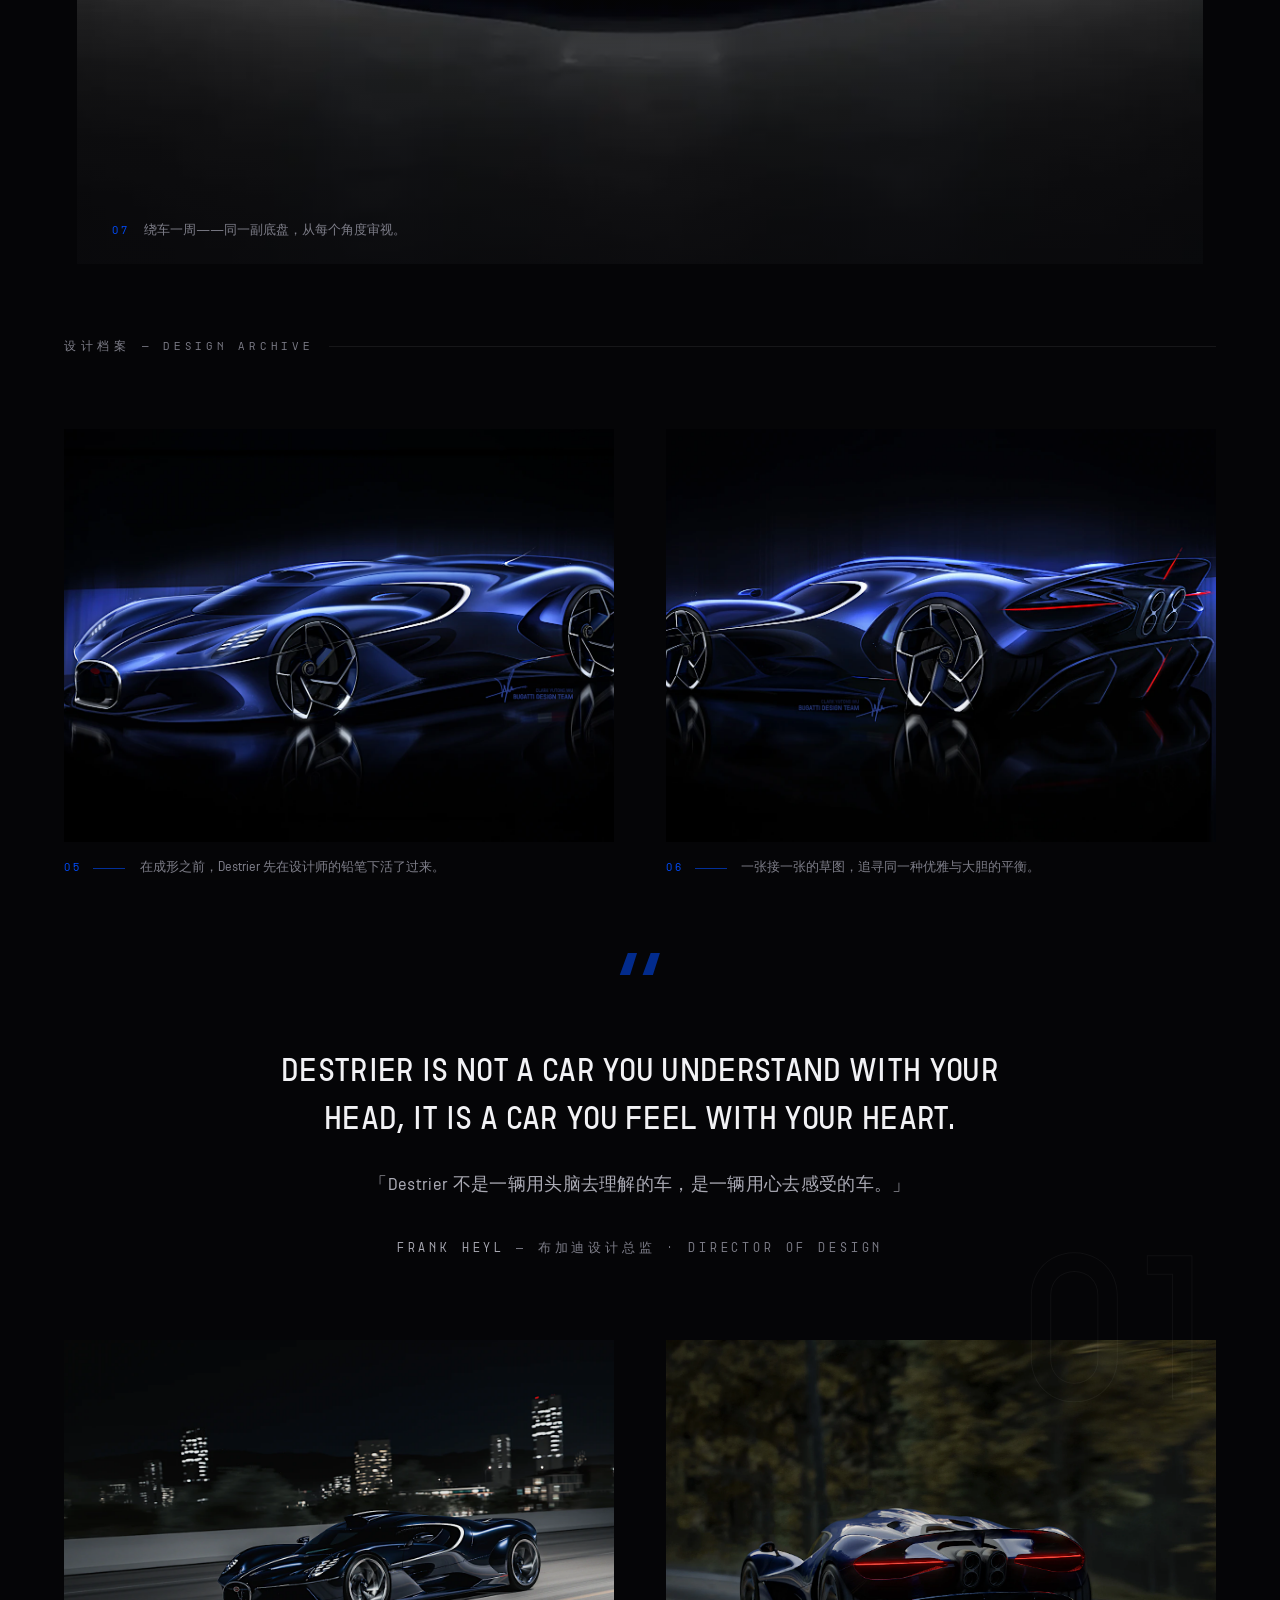
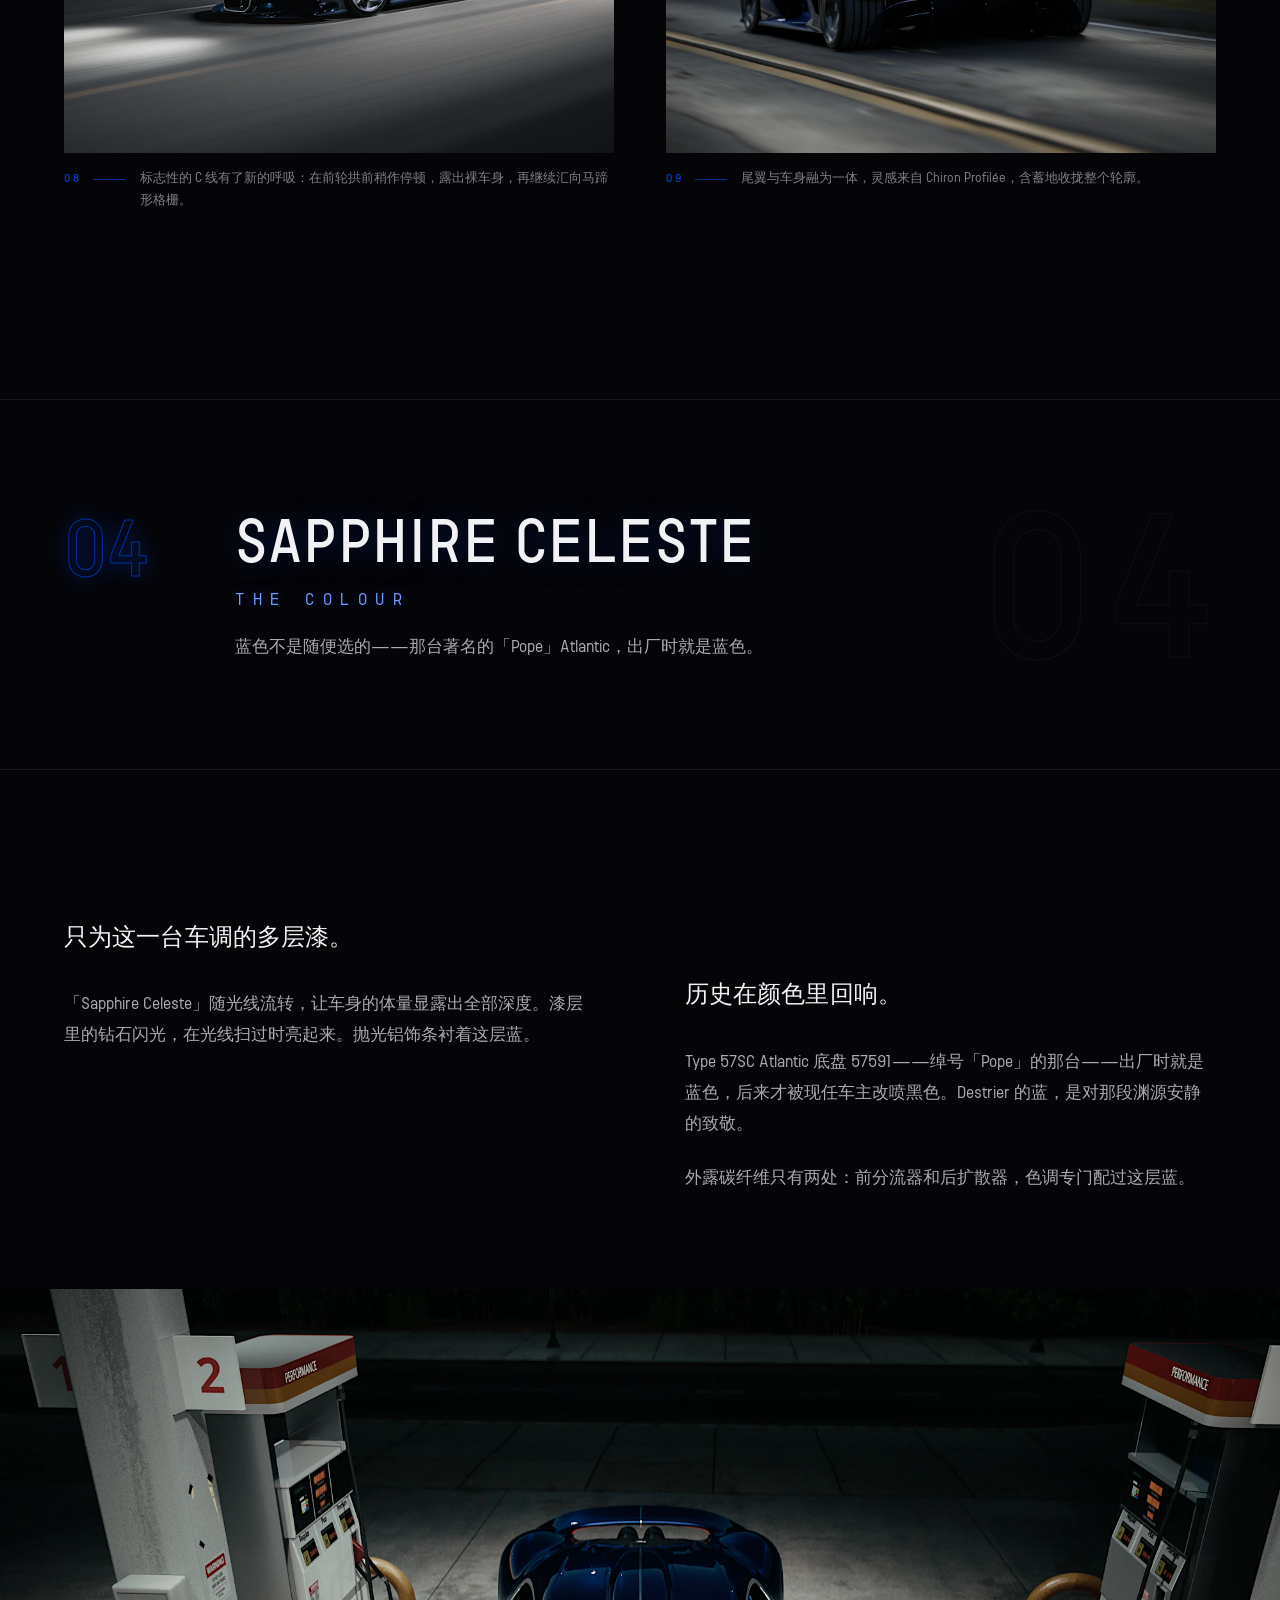
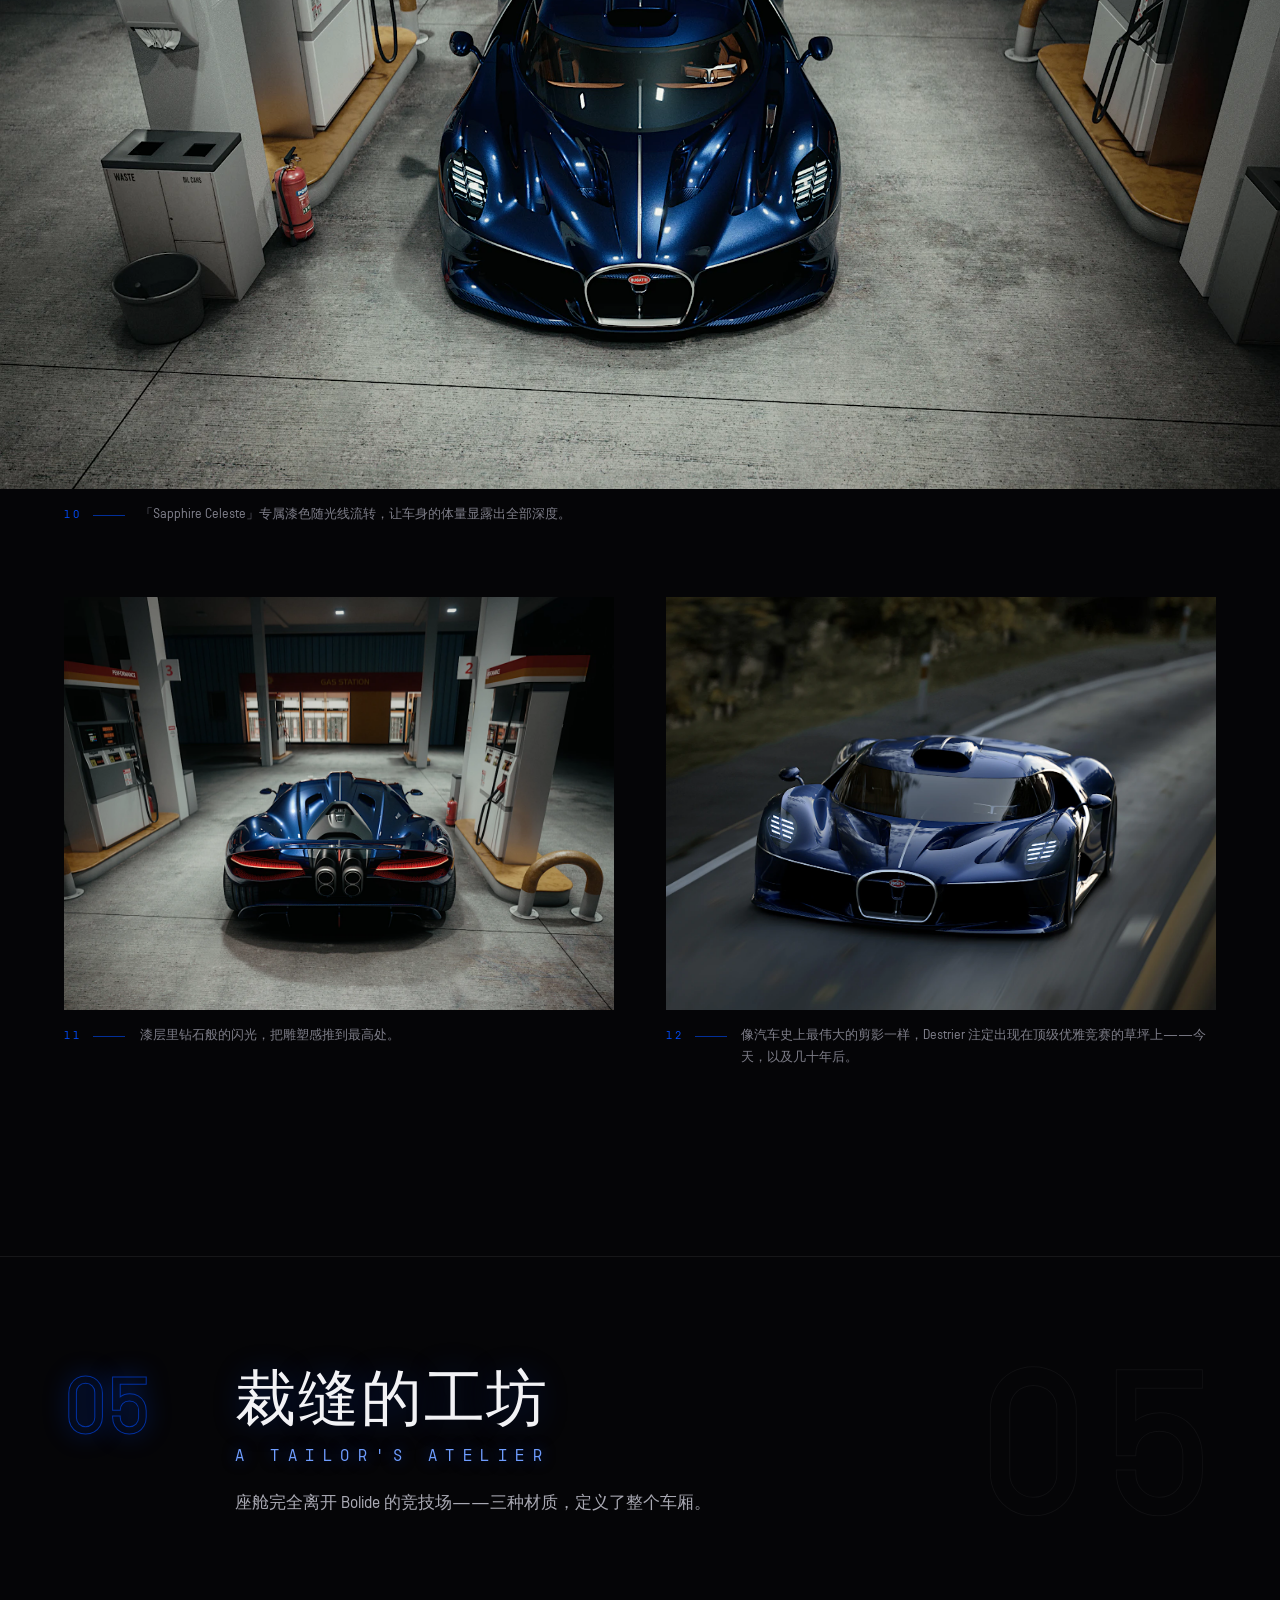
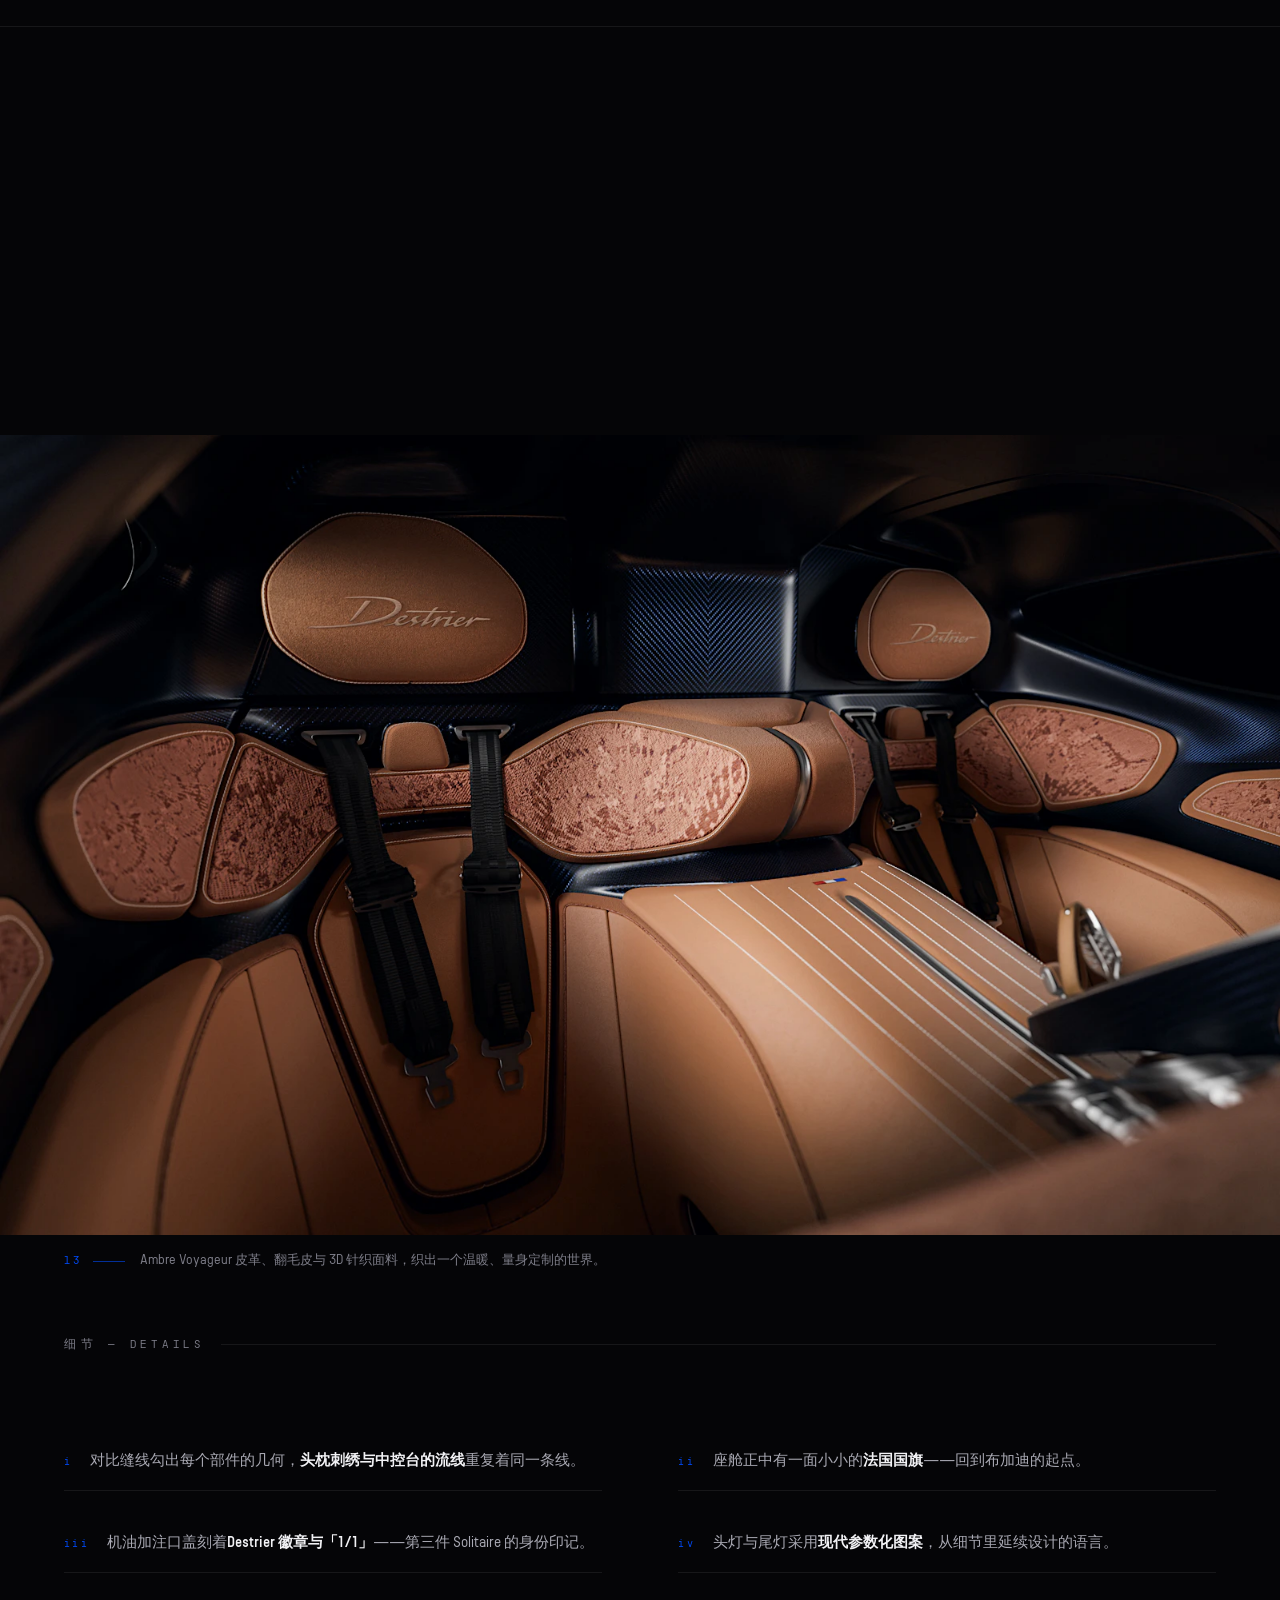
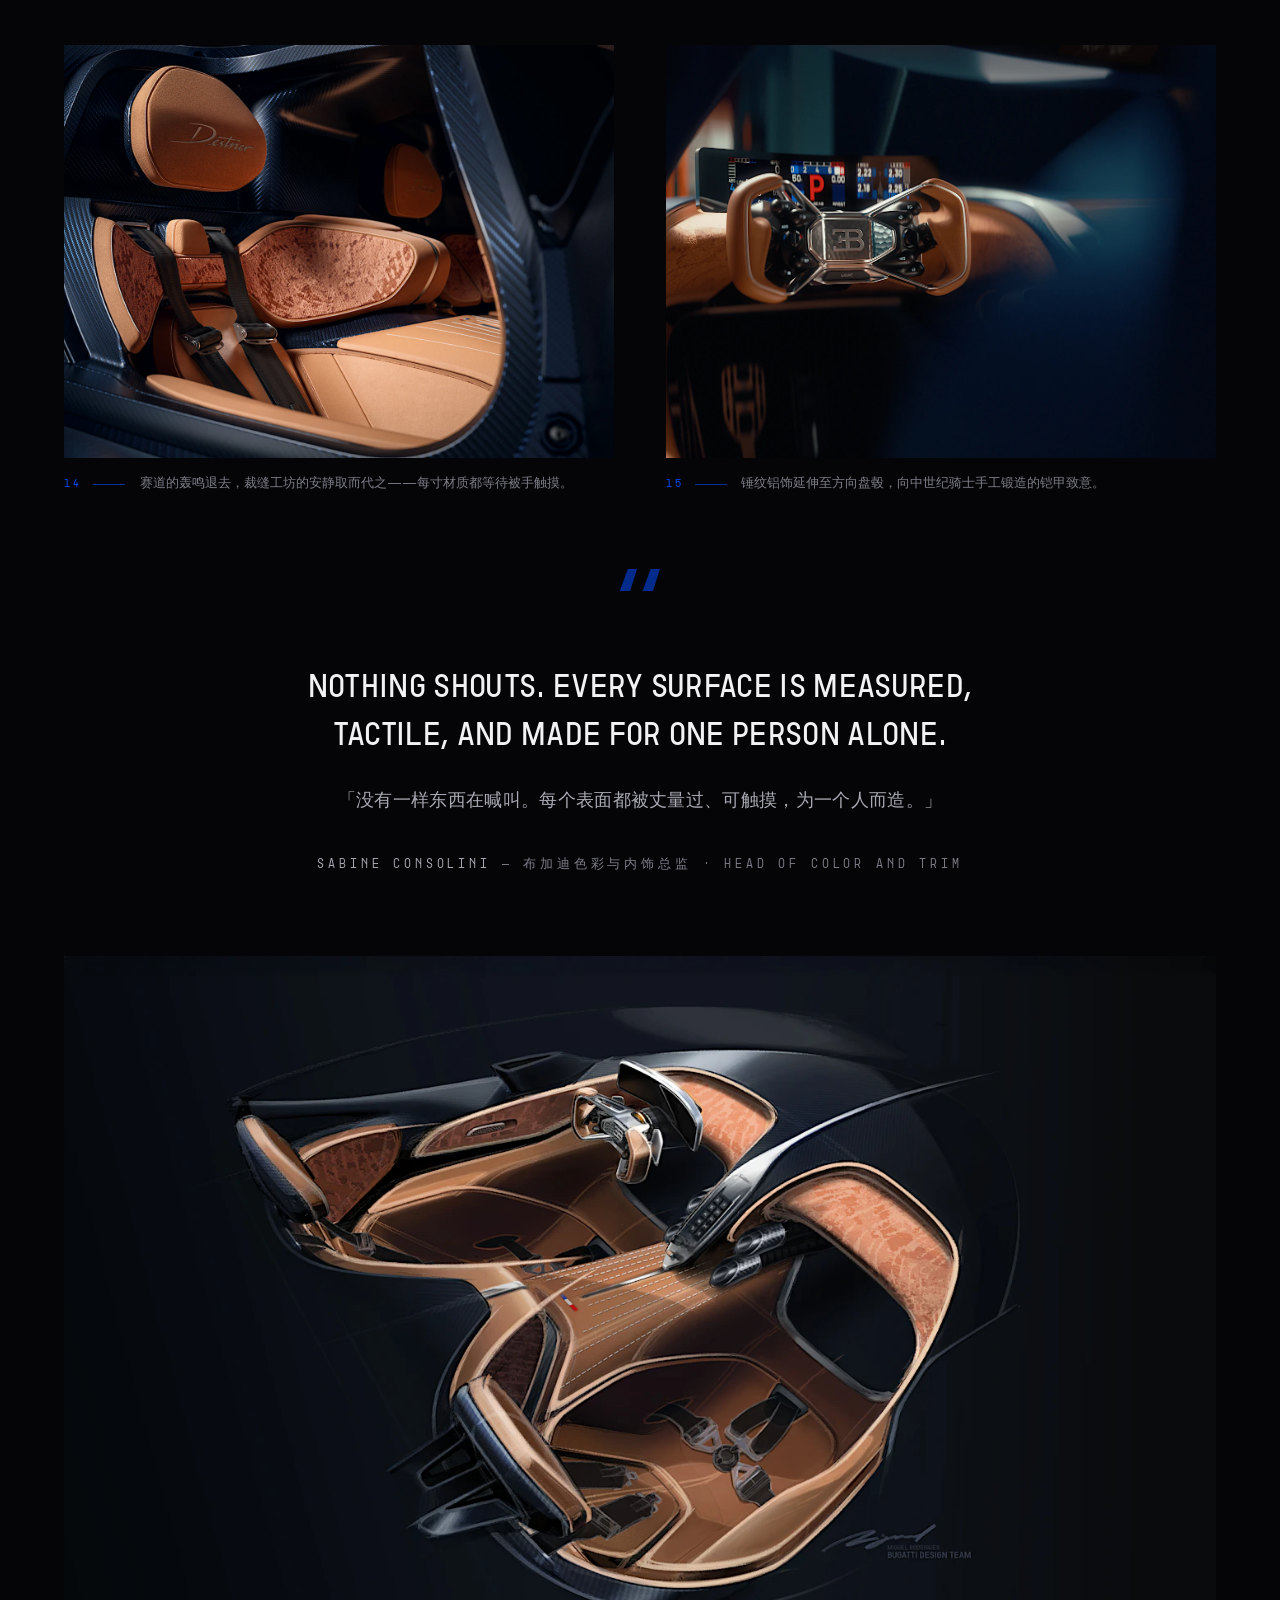
==== commit e59e0677: "hero 下方新增 HYPERCAR.SITE 门户跳转条(中英双语) - index.html / en.html: hero 结束后、第一章前插入 portal-bar 胶囊跳转条   (H 徽标" ====
--- a/index.html
+++ b/index.html
@@ -66,6 +66,18 @@
   </div>
 </section>
 
+<!-- ============ HYPERCAR 门户跳转 ============ -->
+<a class="portal-bar" href="https://www.hypercar.site" target="_blank" rel="noopener" aria-label="HYPERCAR.SITE 门户">
+  <span class="portal-bar__rule" aria-hidden="true"></span>
+  <span class="portal-bar__badge" aria-hidden="true">H</span>
+  <span class="portal-bar__name">HYPERCAR.SITE</span>
+  <span class="portal-bar__sep" aria-hidden="true"></span>
+  <span class="portal-bar__text">超跑传奇集合 · 前往门户</span>
+  <i class="portal-bar__arrow" aria-hidden="true">→</i>
+  <span class="portal-bar__rule portal-bar__rule--r" aria-hidden="true"></span>
+</a>
+
+
 <!-- ============ 01 起源 ============ -->
 <div class="chapter-break reveal" id="ch01" data-watermark="01">
   <div class="chapter-break__inner">
--- a/css/luxury.css
+++ b/css/luxury.css
@@ -161,7 +161,7 @@
 
 /* ---------- 响应式细节 ---------- */
 @media (max-width: 768px) {
-  .hero__title { font-size: clamp(6rem, 24vw, 10rem); }
+  .hero__title { font-size: clamp(3.2rem, 13vw, 5rem); }
   .hero__data { gap: 1.4rem 2rem; }
 }
 @media (max-width: 480px) {
@@ -175,3 +175,67 @@
   .point, .hcard, .stat, .details__item, .legend { transition: none !important; }
   .point::after, .hcard::after, .stat::after, .details__item::after, .legend::after { transition: none !important; }
 }
+/* ---------- HYPERCAR 门户跳转 ---------- */
+.portal-bar {
+  display: flex;
+  align-items: center;
+  gap: 16px;
+  width: fit-content;
+  max-width: calc(100% - 48px);
+  margin: 52px auto 20px;
+  padding: 15px 40px;
+  border: 1.5px solid var(--accent, var(--blue-lux, var(--red, var(--gold))));
+  border-radius: 999px;
+  background: rgba(255, 255, 255, 0.045);
+  color: var(--ink-dim, var(--dim));
+  font-family: var(--font-mono, var(--mono));
+  font-size: 11.5px;
+  letter-spacing: 0.2em;
+  text-decoration: none;
+  transition: border-color .35s, color .35s, background .35s, transform .35s;
+}
+.portal-bar:hover { transform: translateY(-2px); background: rgba(255, 255, 255, 0.09); }
+.portal-bar__rule {
+  width: 36px;
+  height: 1px;
+  flex: none;
+  background: linear-gradient(90deg, transparent, var(--accent, var(--blue-lux, var(--red, var(--gold)))));
+}
+.portal-bar__rule--r { background: linear-gradient(90deg, var(--accent, var(--blue-lux, var(--red, var(--gold)))), transparent); }
+.portal-bar__badge {
+  width: 24px;
+  height: 24px;
+  border-radius: 7px;
+  flex: none;
+  display: grid;
+  place-items: center;
+  background: var(--accent, var(--blue-lux, var(--red, var(--gold))));
+  color: #0b0b0e;
+  font-size: 13px;
+  font-weight: 700;
+  box-shadow: 0 0 14px var(--accent, var(--blue-lux, var(--red, var(--gold))));
+}
+.portal-bar__name {
+  color: var(--accent, var(--blue-lux, var(--red, var(--gold))));
+  font-weight: 700;
+  letter-spacing: 0.24em;
+  white-space: nowrap;
+}
+.portal-bar__sep {
+  width: 1px;
+  height: 16px;
+  flex: none;
+  background: var(--line);
+}
+.portal-bar__text {
+  color: var(--ink-dim, var(--dim));
+  letter-spacing: 0.12em;
+  white-space: nowrap;
+}
+.portal-bar__arrow { font-style: normal; transition: transform .35s; }
+.portal-bar:hover .portal-bar__arrow { transform: translateX(4px); }
+@media (max-width: 720px) {
+  .portal-bar { flex-wrap: wrap; justify-content: center; text-align: center; margin: 30px 20px 14px; padding: 13px 26px; gap: 12px; }
+  .portal-bar__rule { display: none; }
+  .portal-bar__text { white-space: normal; }
+}
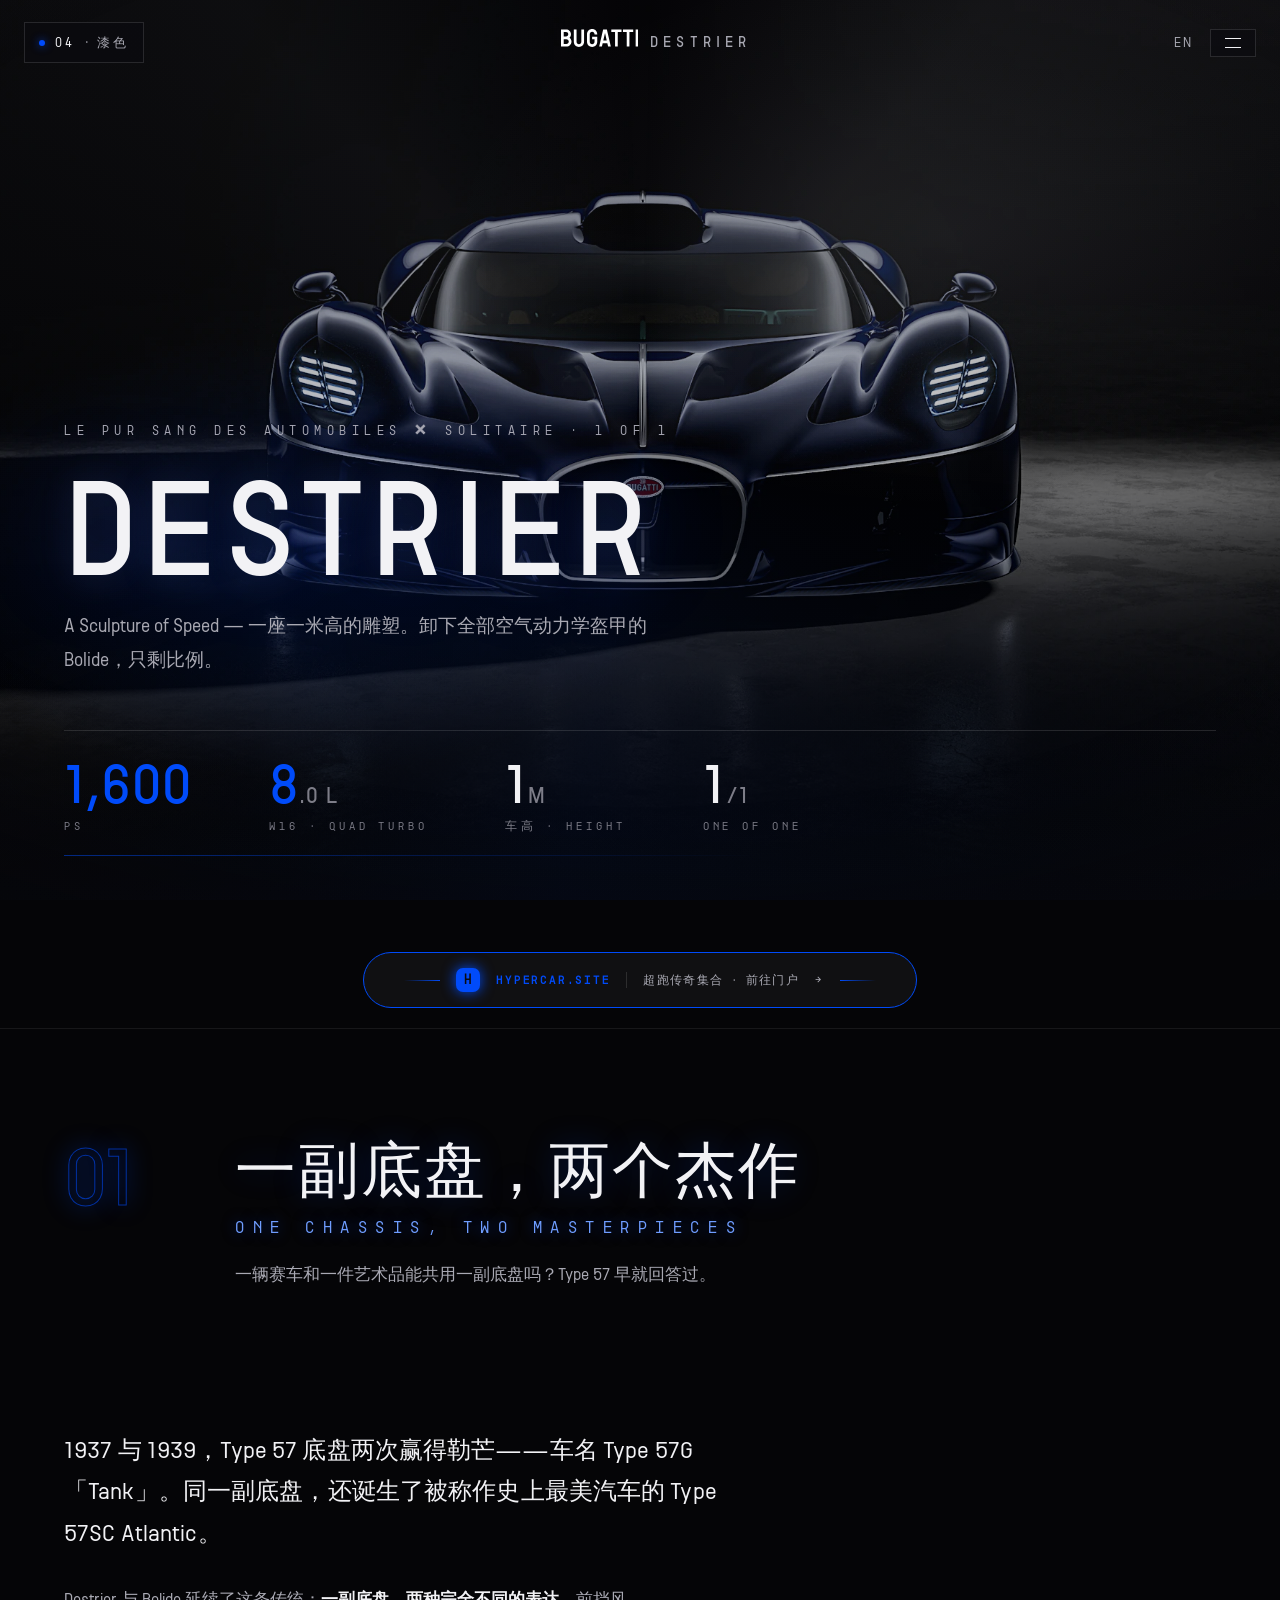
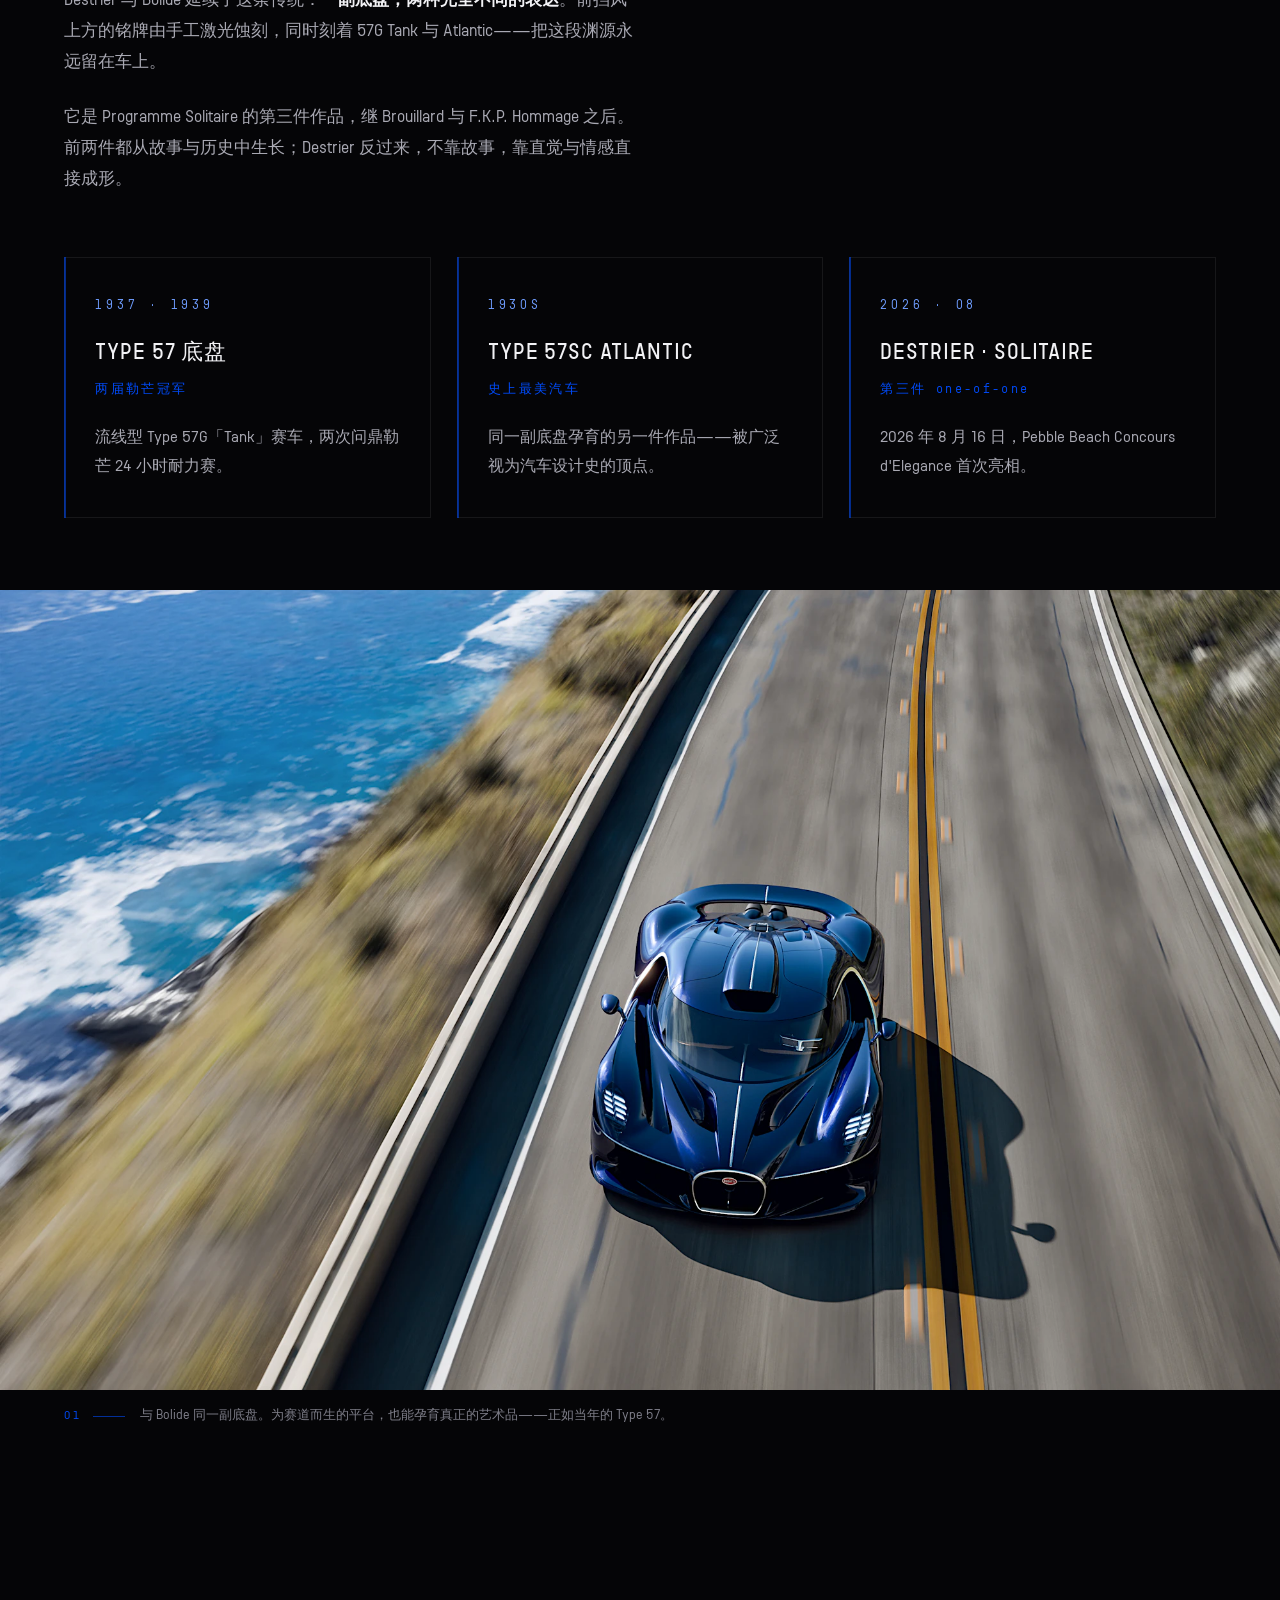
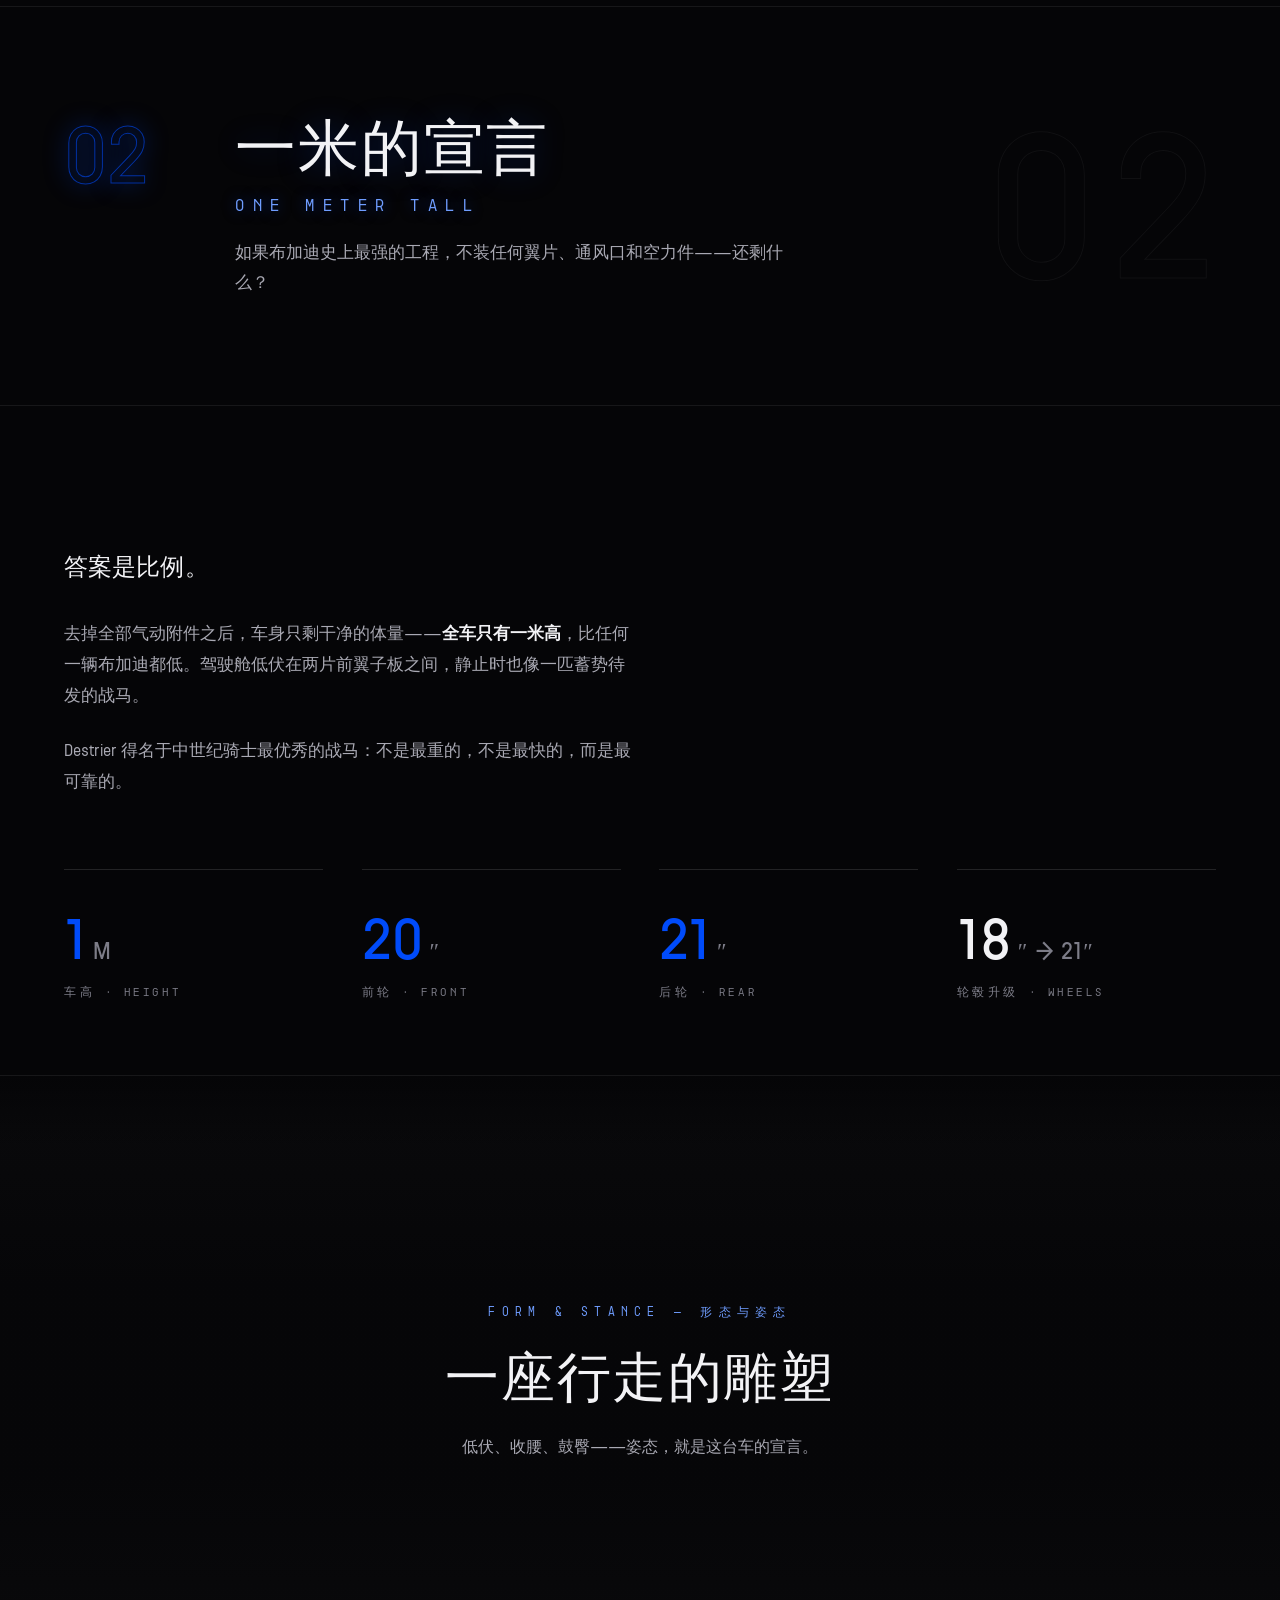
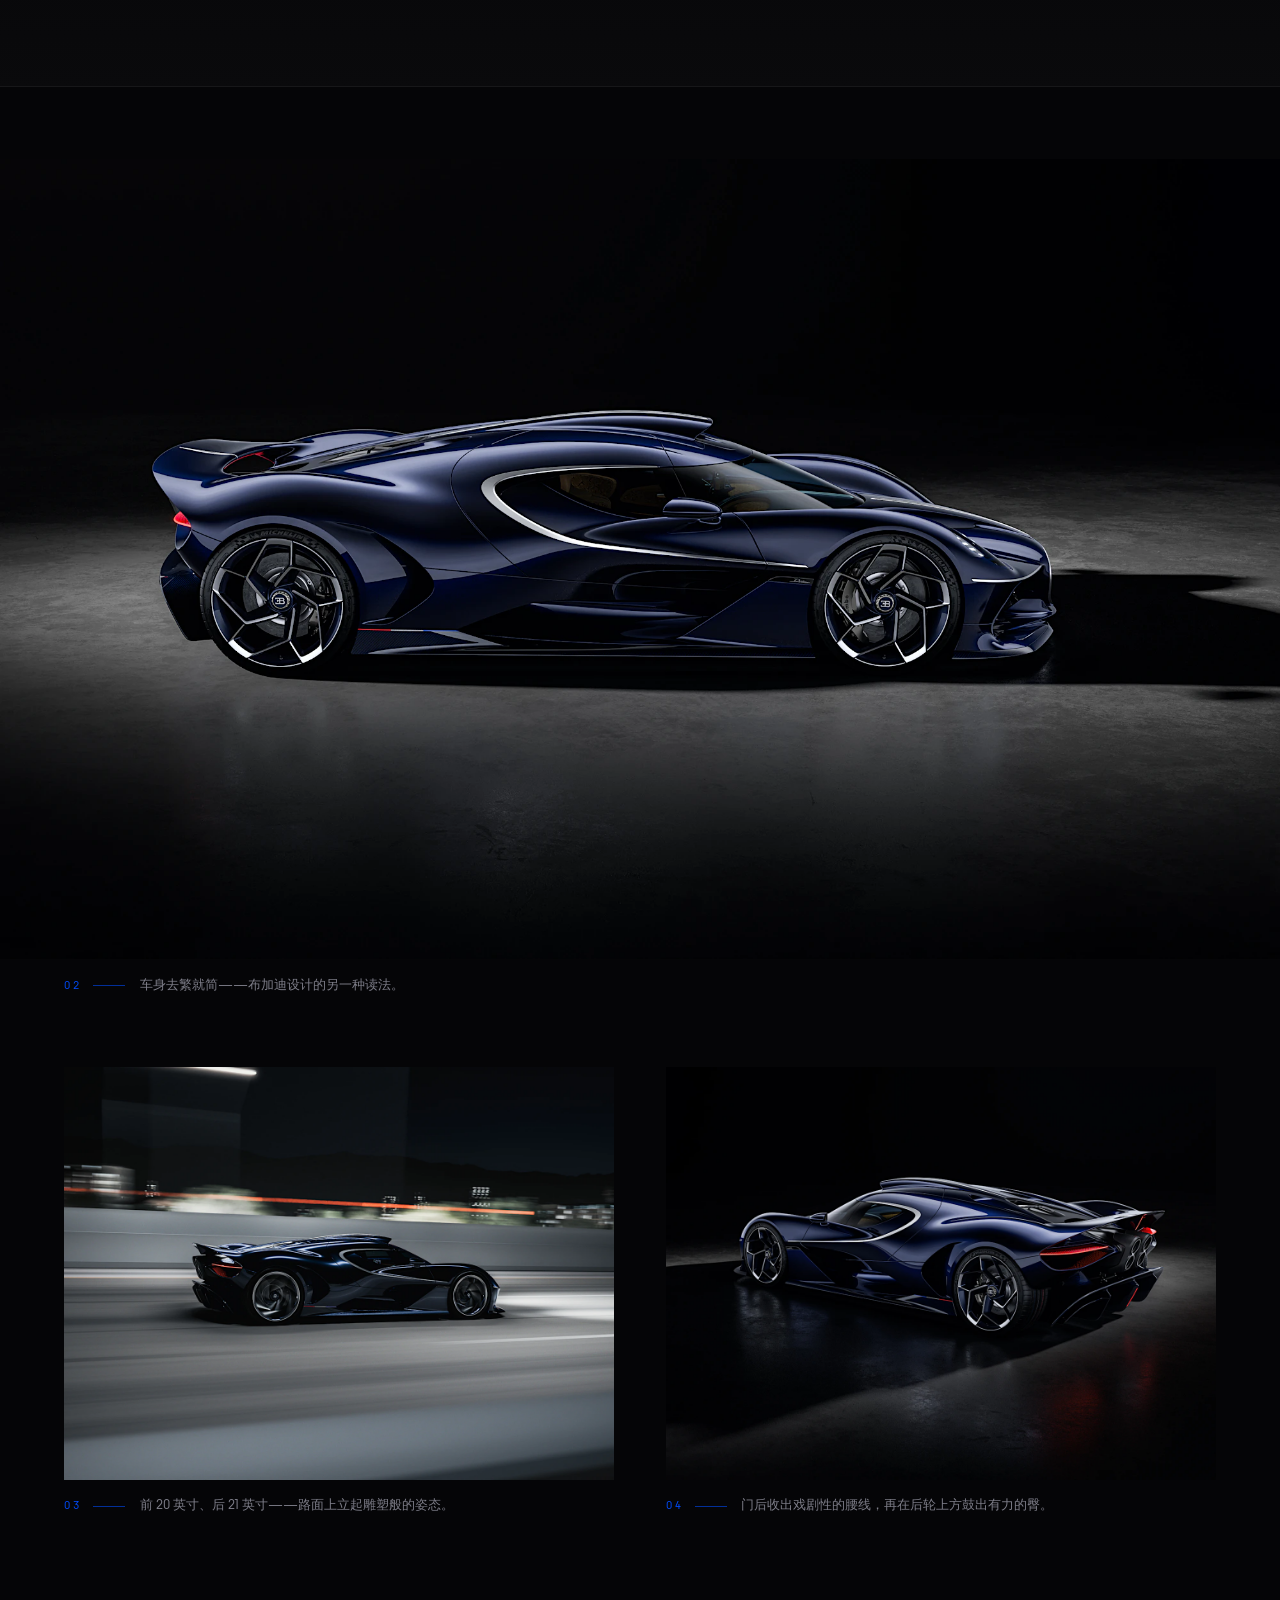
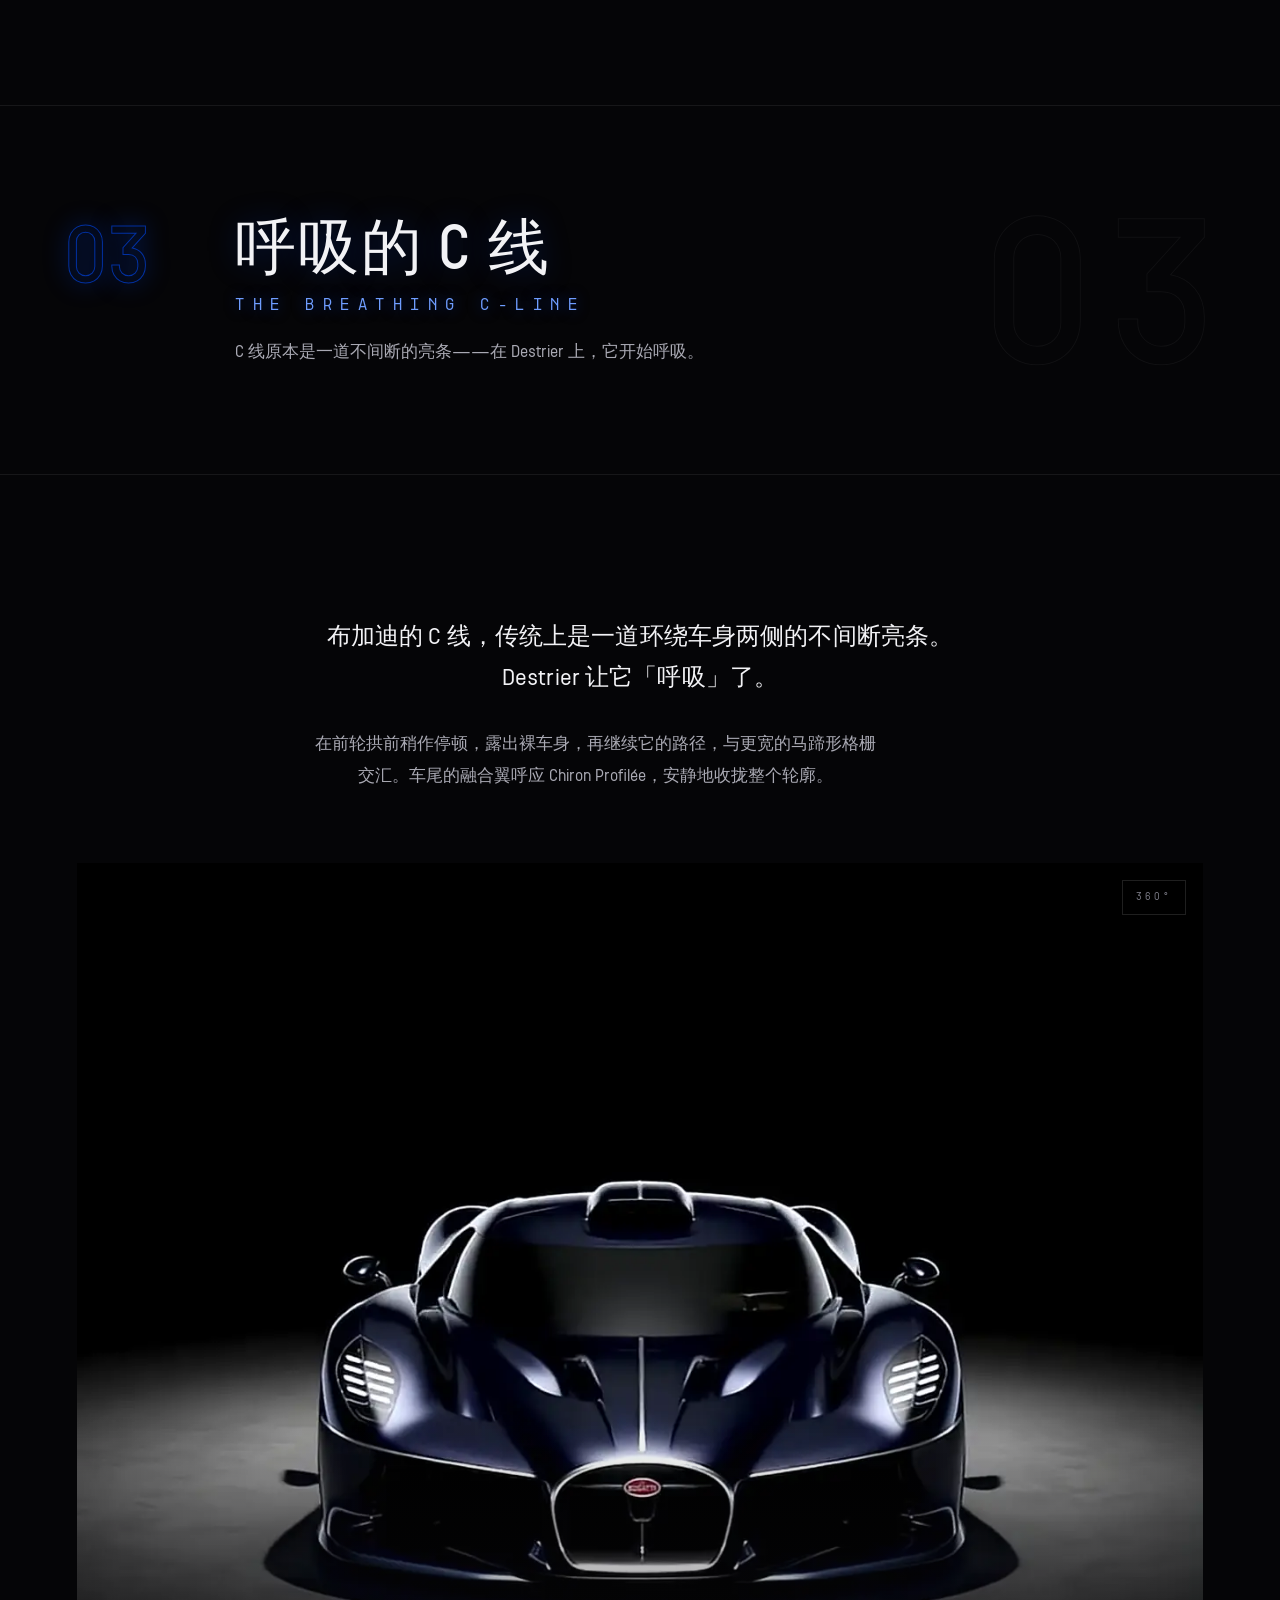
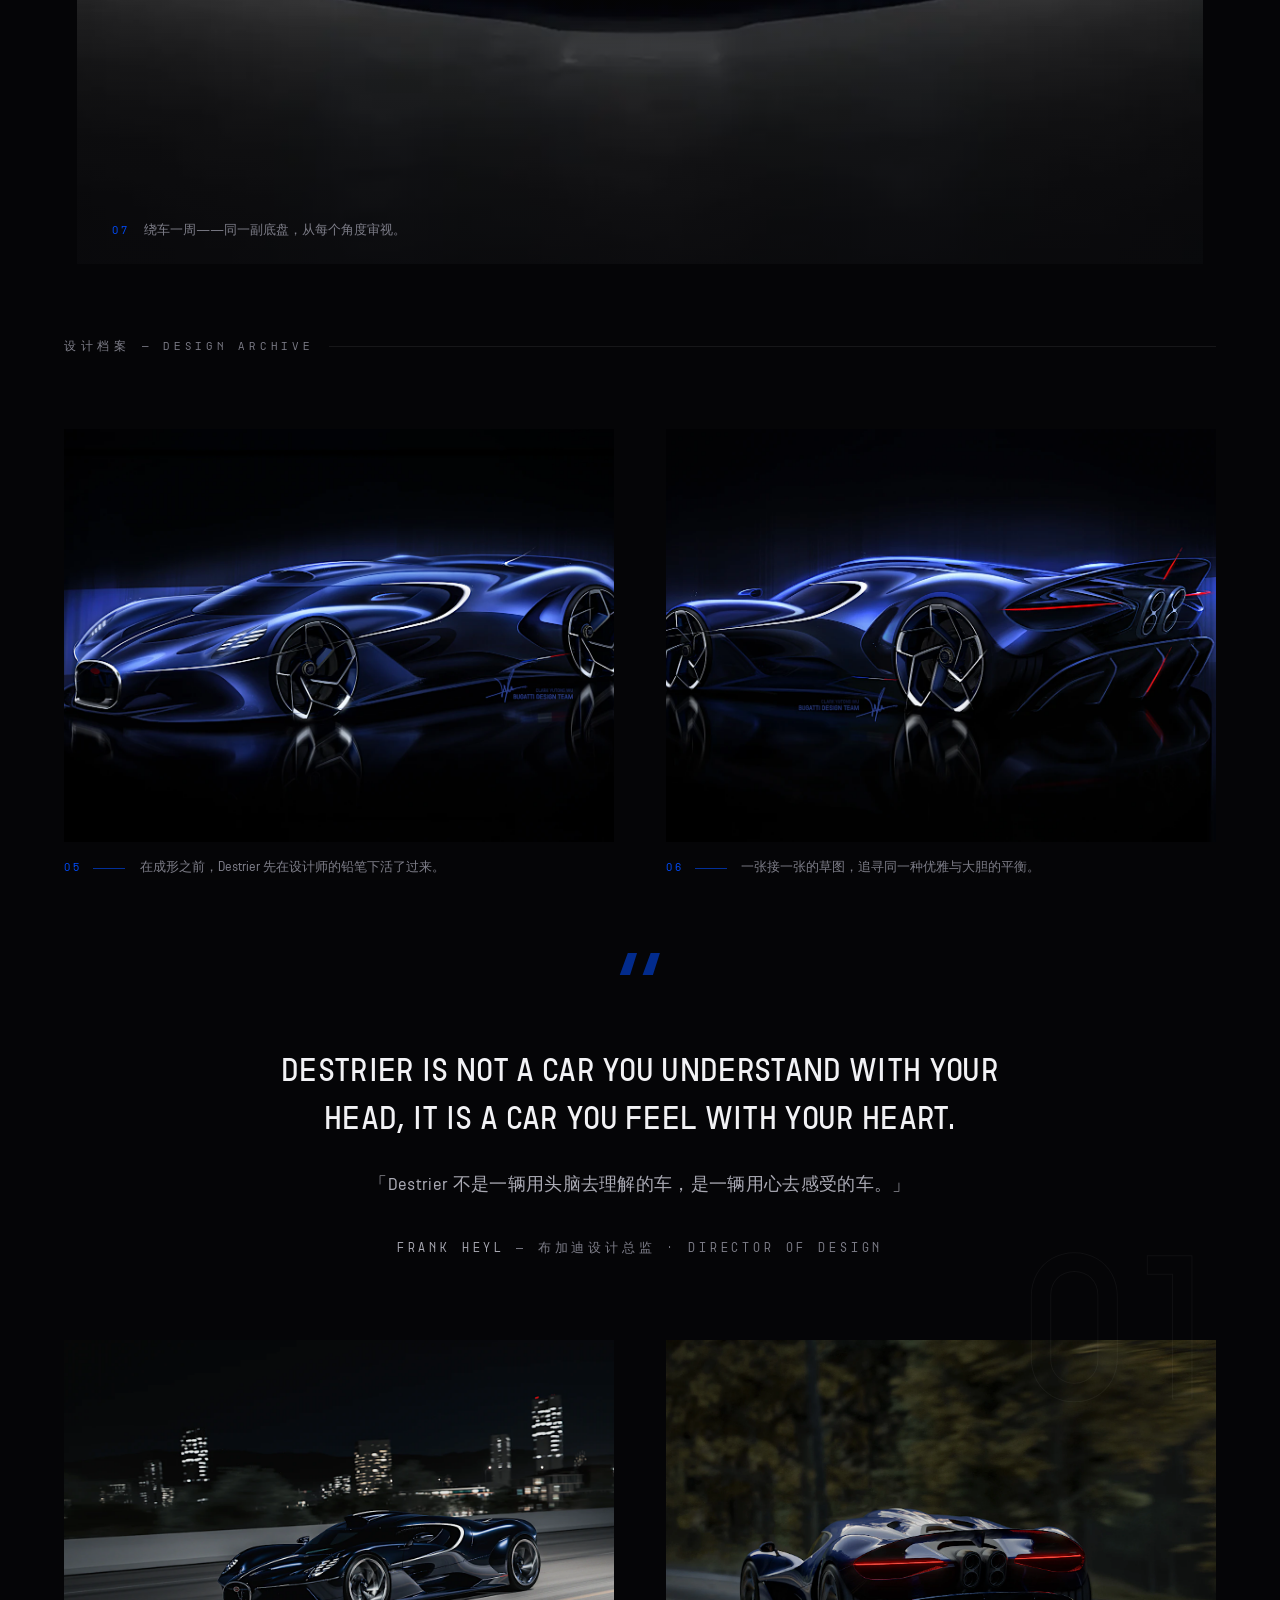
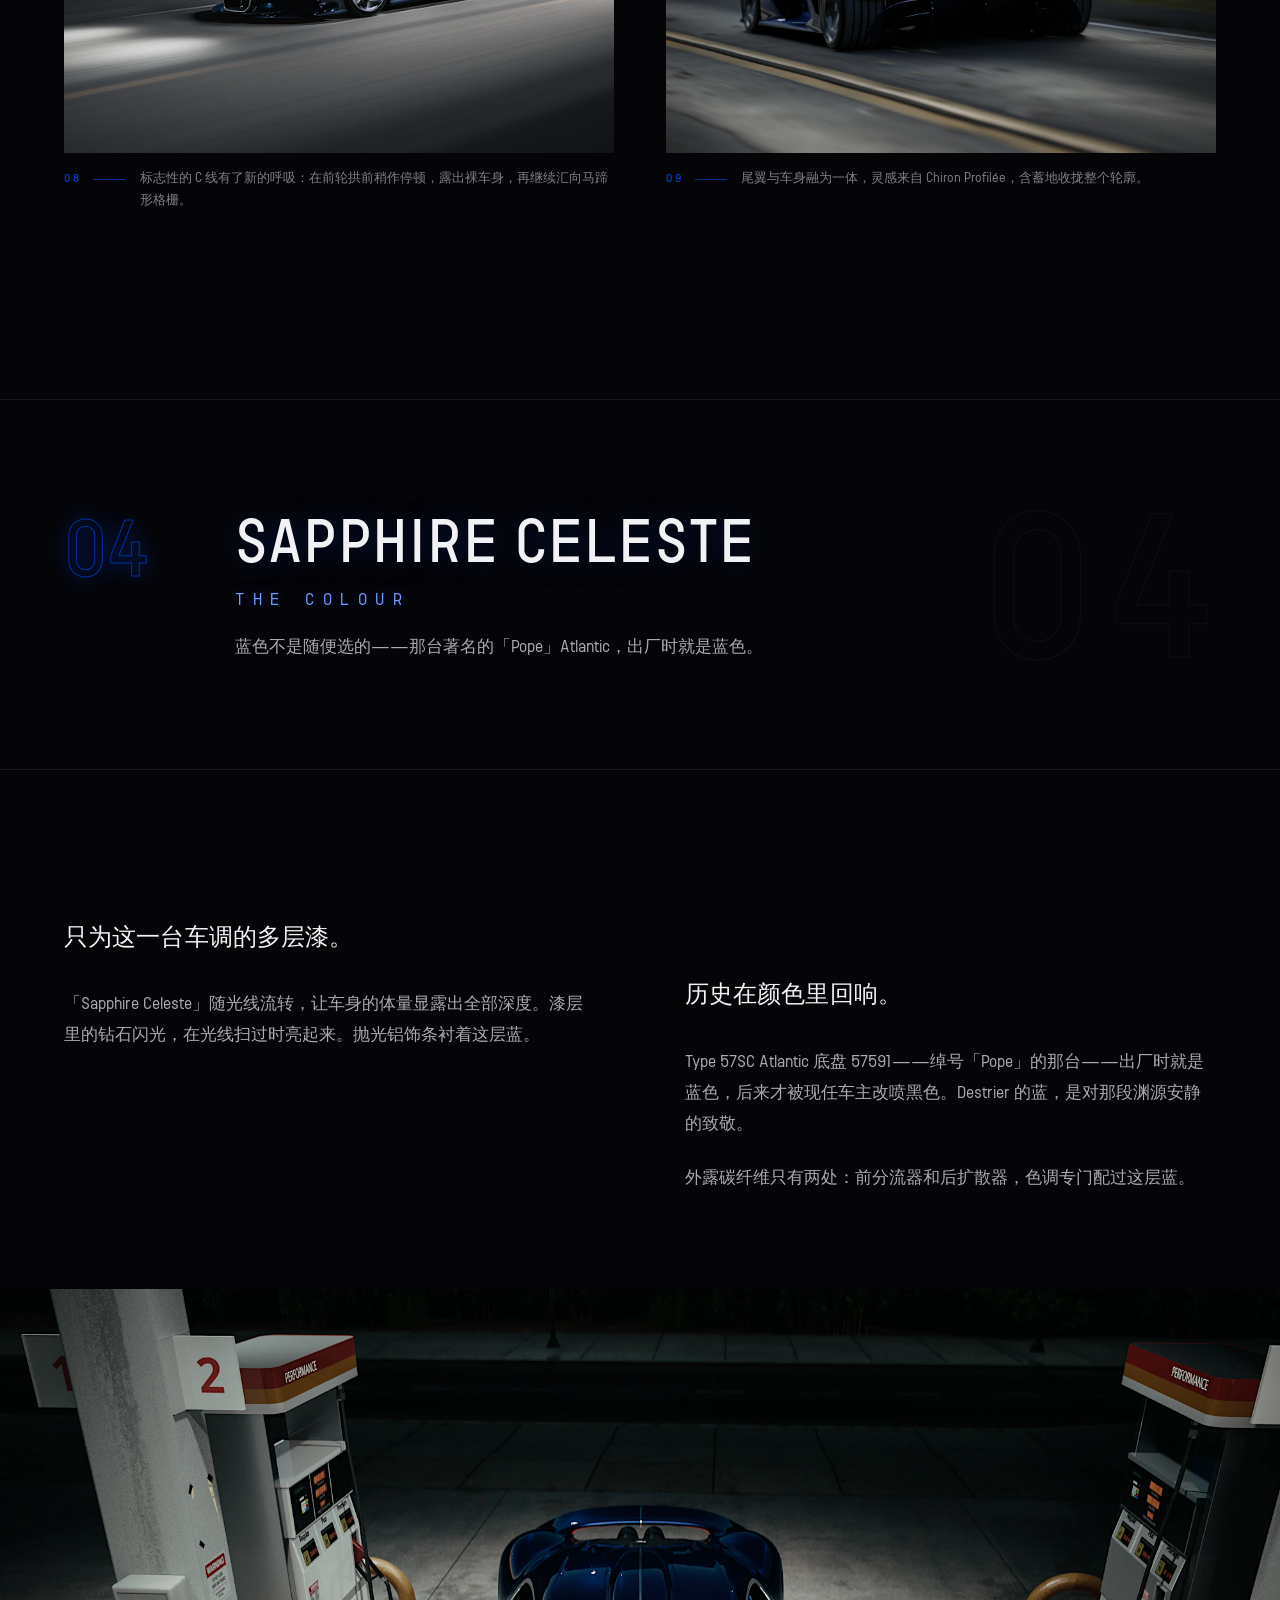
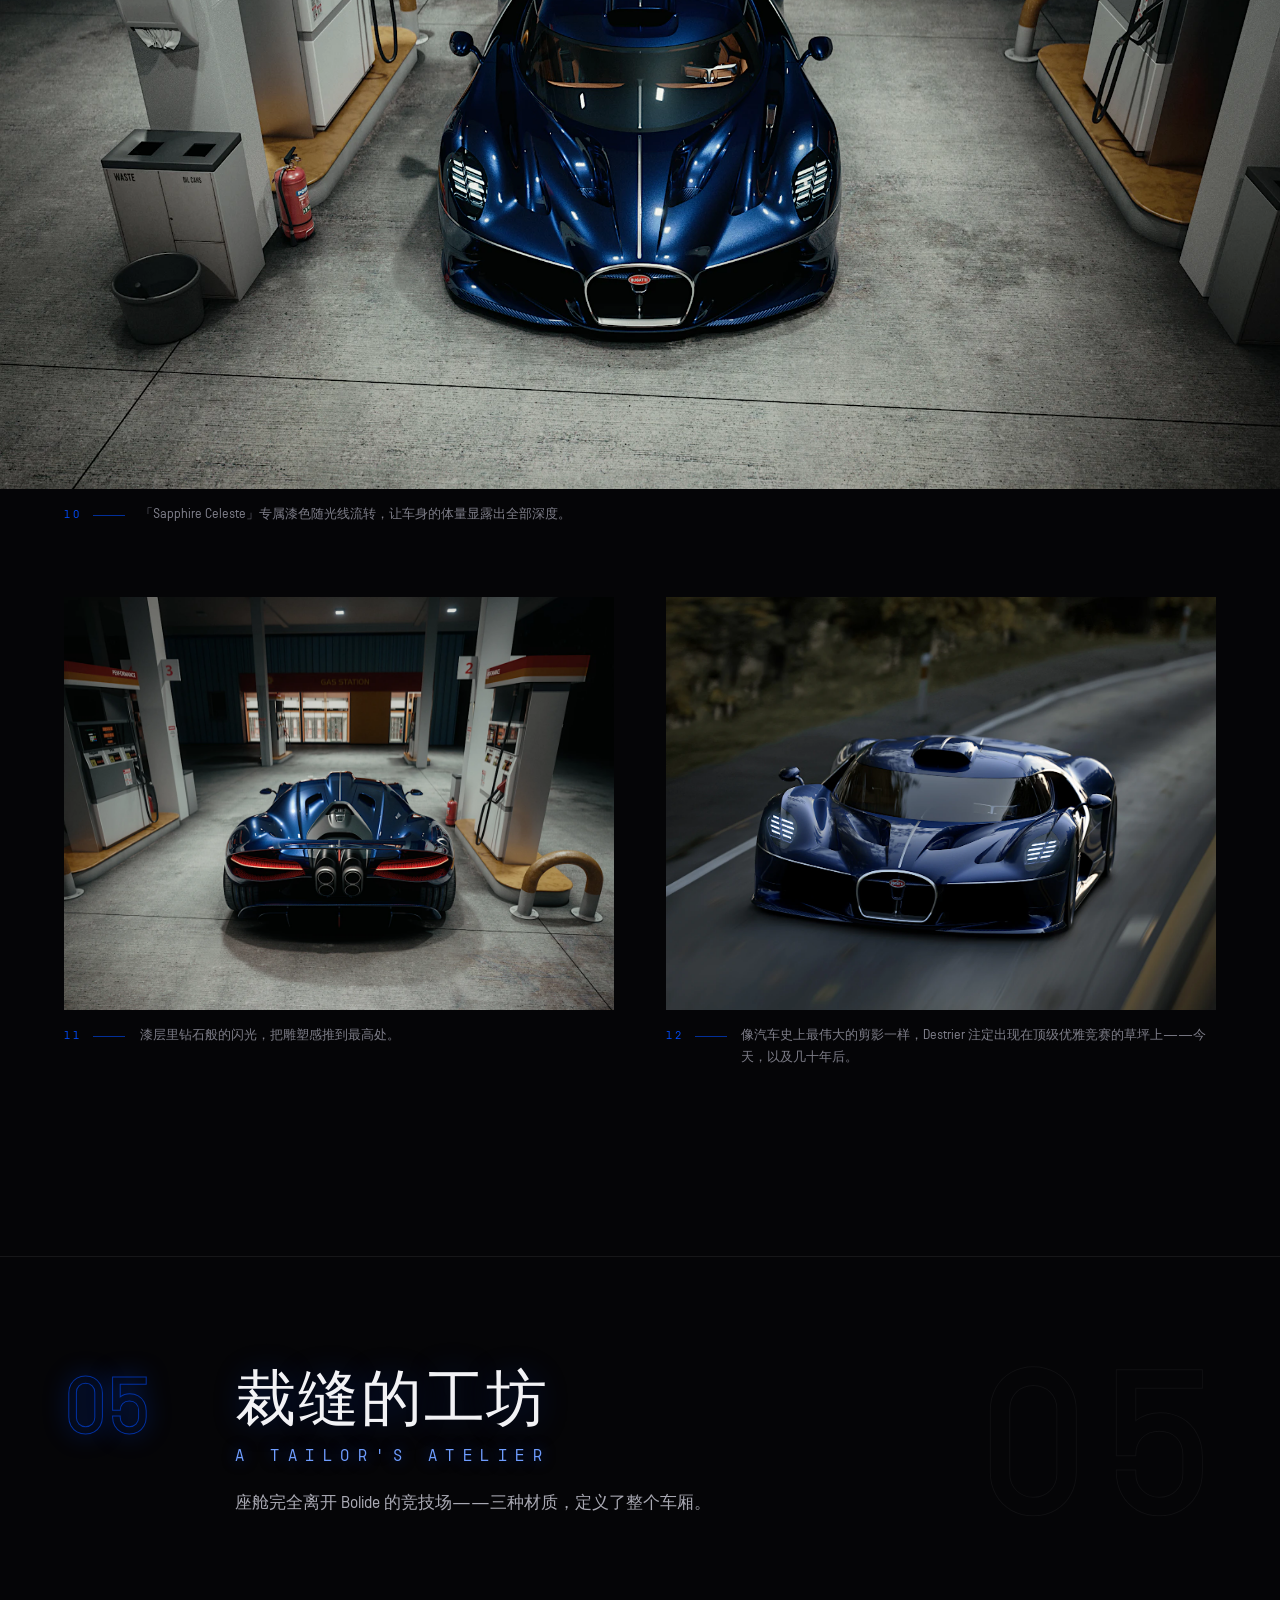
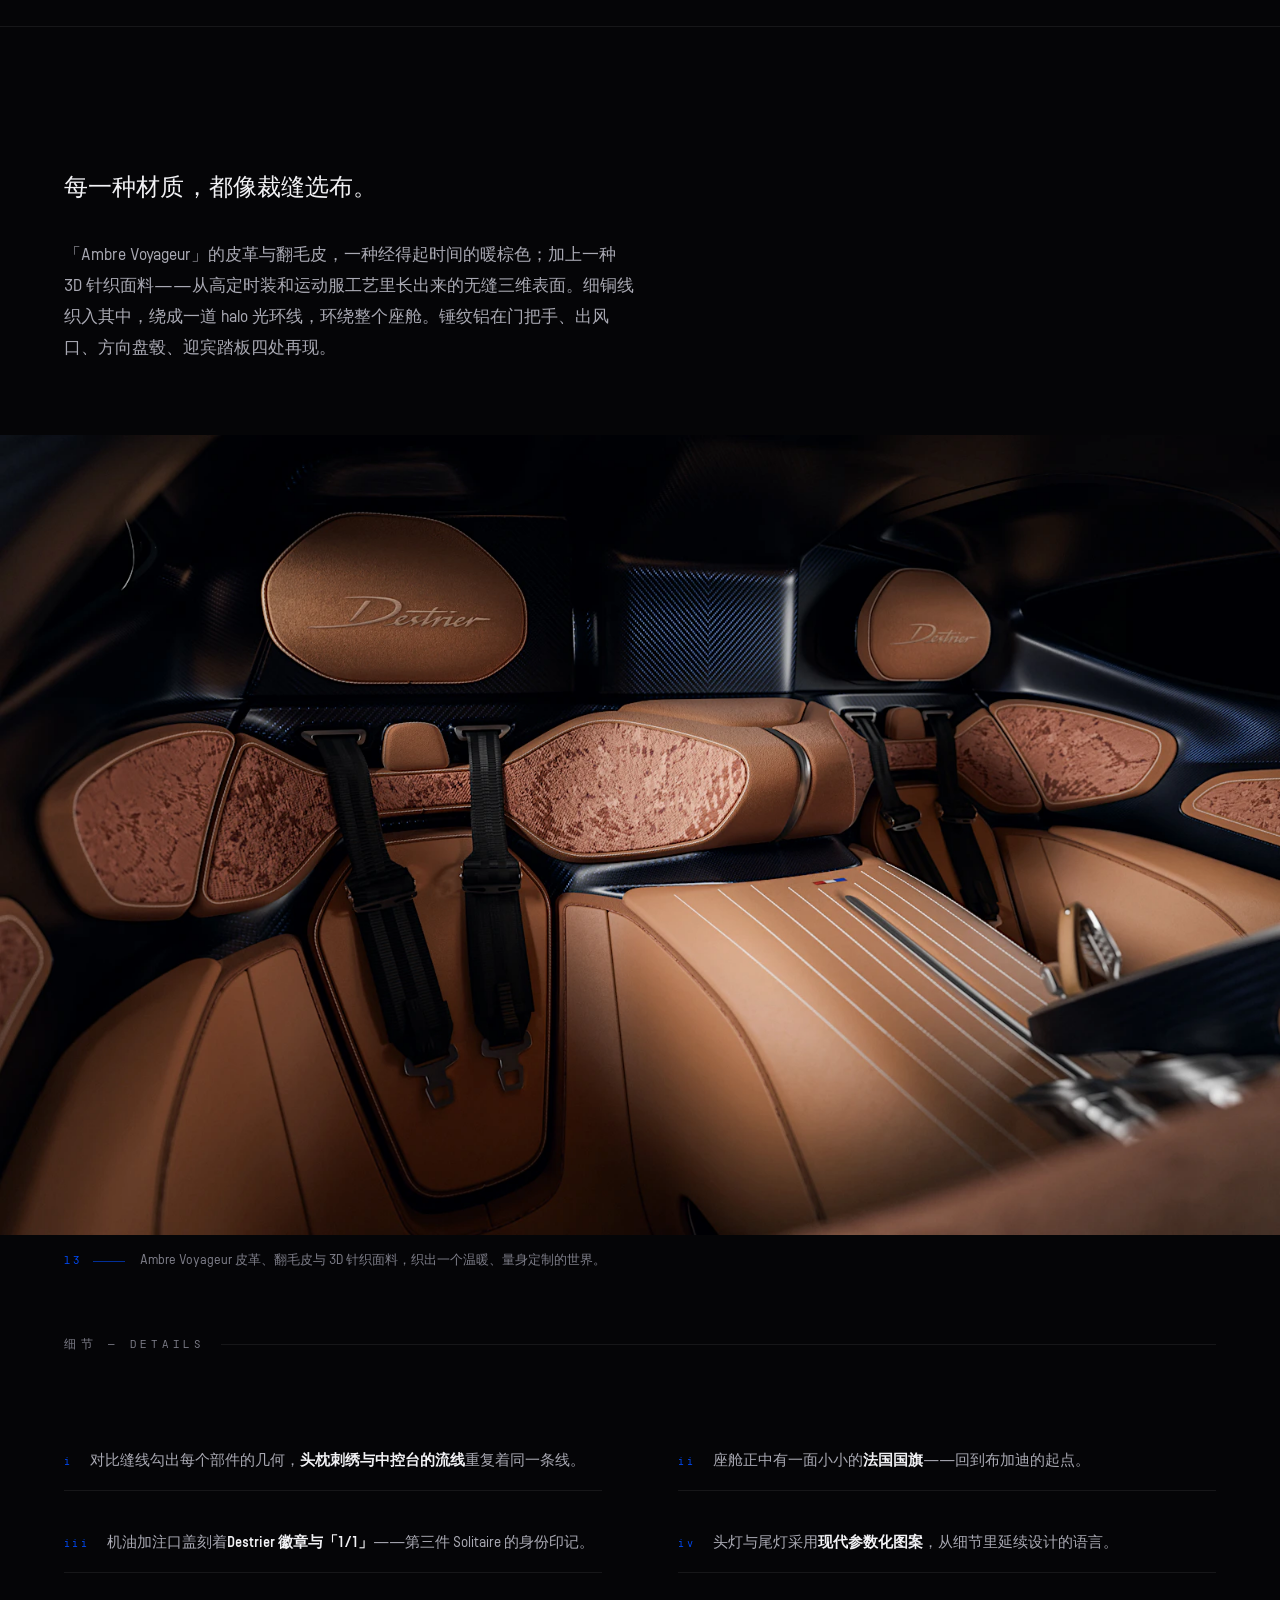
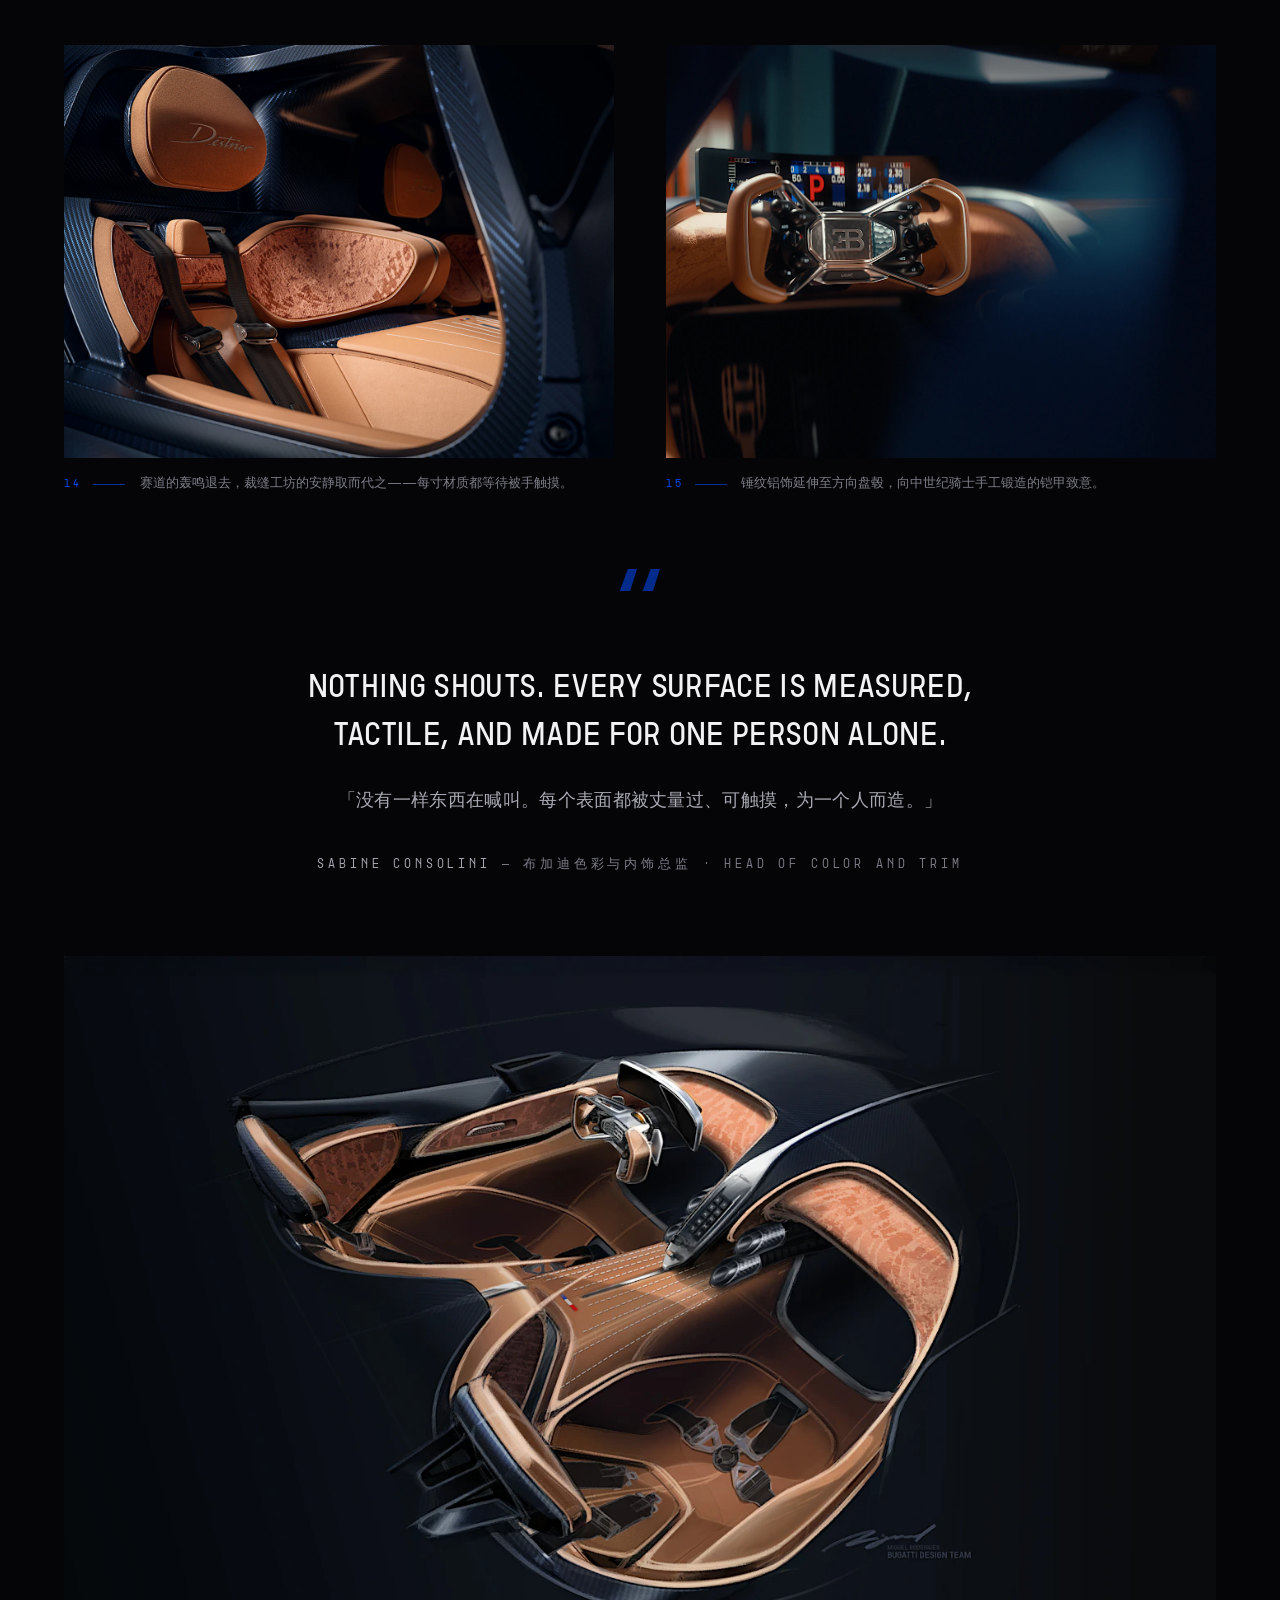
==== commit 1a911f0c: "规范化:接入共享语言逻辑与 SEO 基建,清理未引用素材 - 语言分流改用 shared/v1/lang.js(统一实现,沿用原 localStorage 键与跳转方向) - 新增 robots.tx" ====
--- a/index.html
+++ b/index.html
@@ -15,7 +15,17 @@
 <link rel="stylesheet" href="css/luxury.css">
 <link rel="manifest" href="manifest.json">
 <link rel="icon" href="data:image/svg+xml,%3Csvg xmlns='http://www.w3.org/2000/svg' viewBox='0 0 100 100'%3E%3Crect width='100' height='100' fill='%23050507'/%3E%3Ctext x='50' y='68' font-size='62' text-anchor='middle' fill='%23f2f2f5' font-family='serif'%3ED%3C/text%3E%3C/svg%3E">
-<script src="js/lang-detect.js"></script>
+<script src="shared/v1/lang.js" data-strategy="ip" data-key="destrier-lang" data-fallback="ipinfo" data-direction="both" data-zh="index.html" data-en="en.html" defer></script>
+<!-- hc:seo:start -->
+<!-- generated by tools/seo.py · cars.json · 2026-09-11 -->
+<link rel="canonical" href="https://destrier.hypercar.site/">
+<link rel="alternate" hreflang="zh-CN" href="https://destrier.hypercar.site/">
+<link rel="alternate" hreflang="en" href="https://destrier.hypercar.site/en.html">
+<link rel="alternate" hreflang="x-default" href="https://destrier.hypercar.site/">
+<script type="application/ld+json">
+{"@context":"https://schema.org","@type":"Car","name":"Bugatti Destrier","brand":{"@type":"Brand","name":"Bugatti"},"model":"Destrier","url":"https://destrier.hypercar.site/","description":"一座一米高的雕塑 · 1 of 1","productionDate":"2026","image":"https://destrier.hypercar.site/assets/hero.webp","additionalProperty":[{"@type":"PropertyValue","name":"最大功率","value":"1600 hp"},{"@type":"PropertyValue","name":"车高","value":"1 m 车高"},{"@type":"PropertyValue","name":"限量生产","value":"1 台"}]}
+</script>
+<!-- hc:seo:end -->
 </head>
 <body>
 
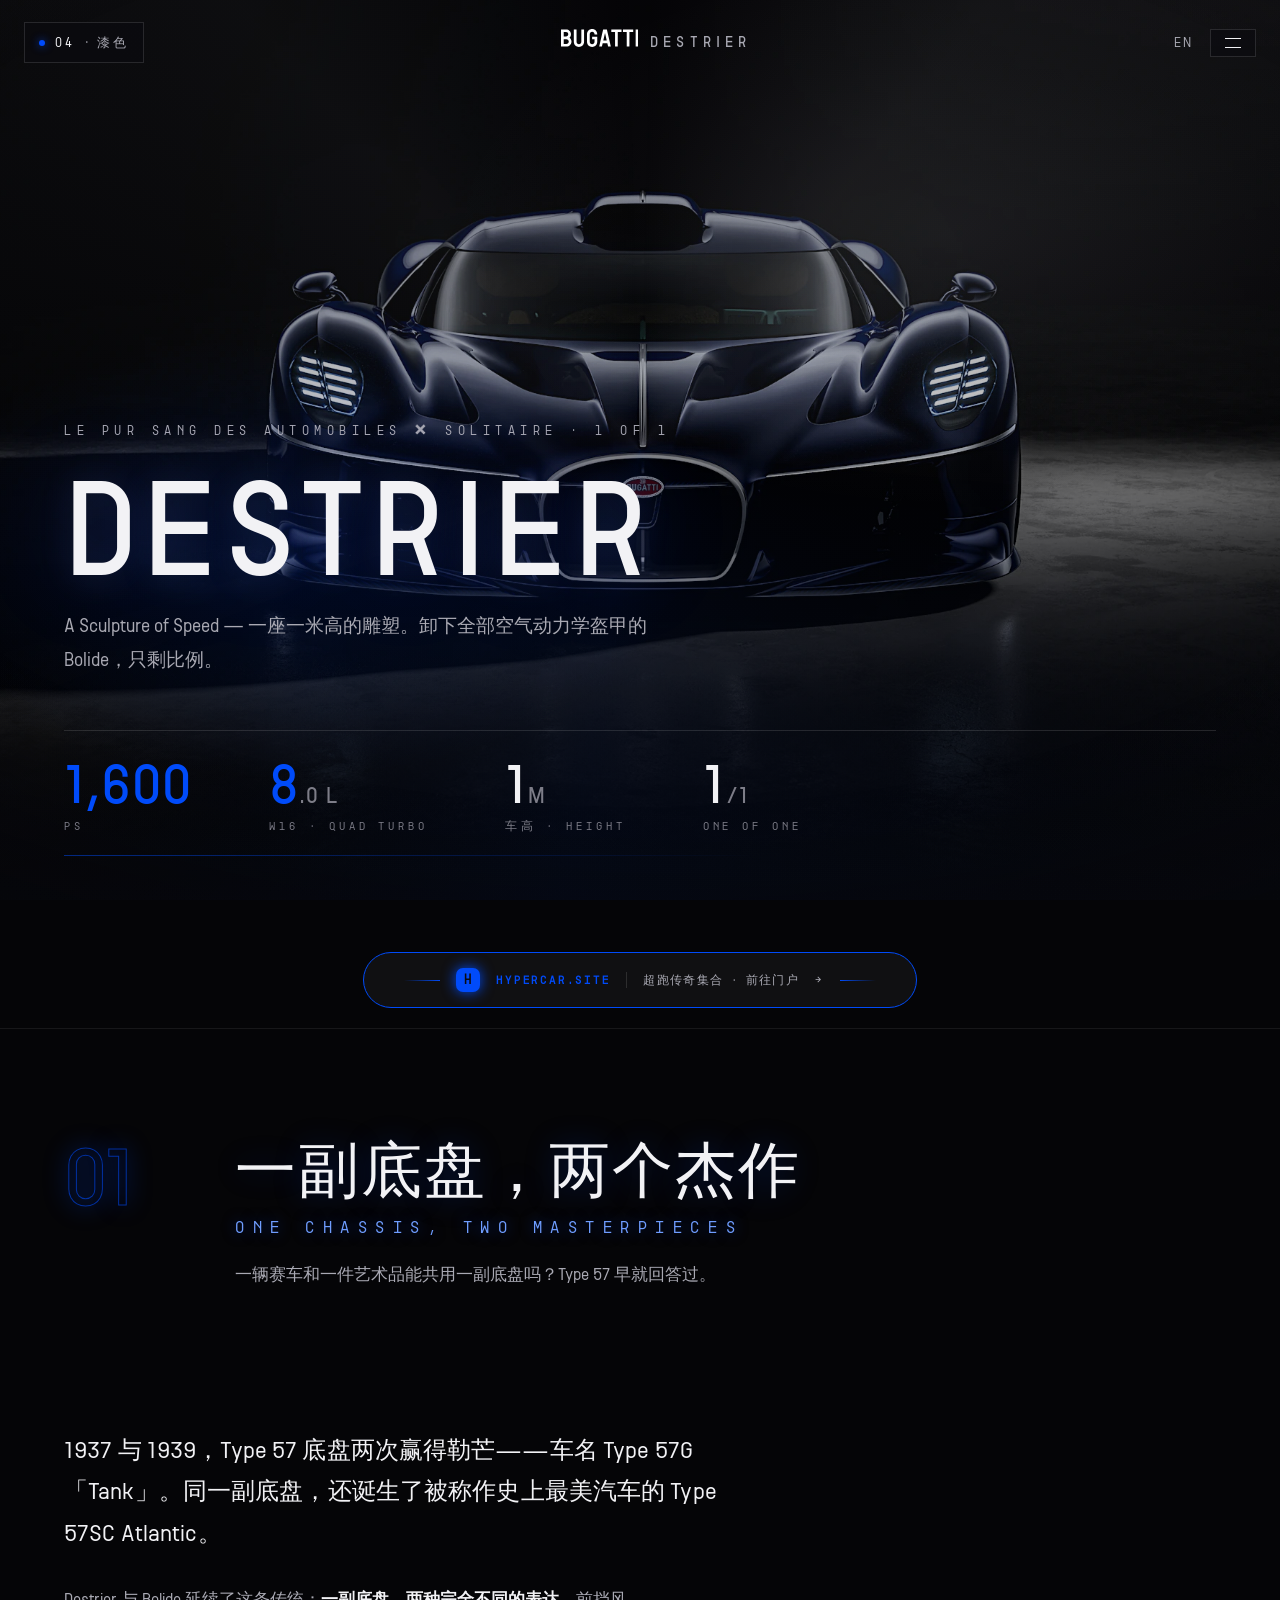
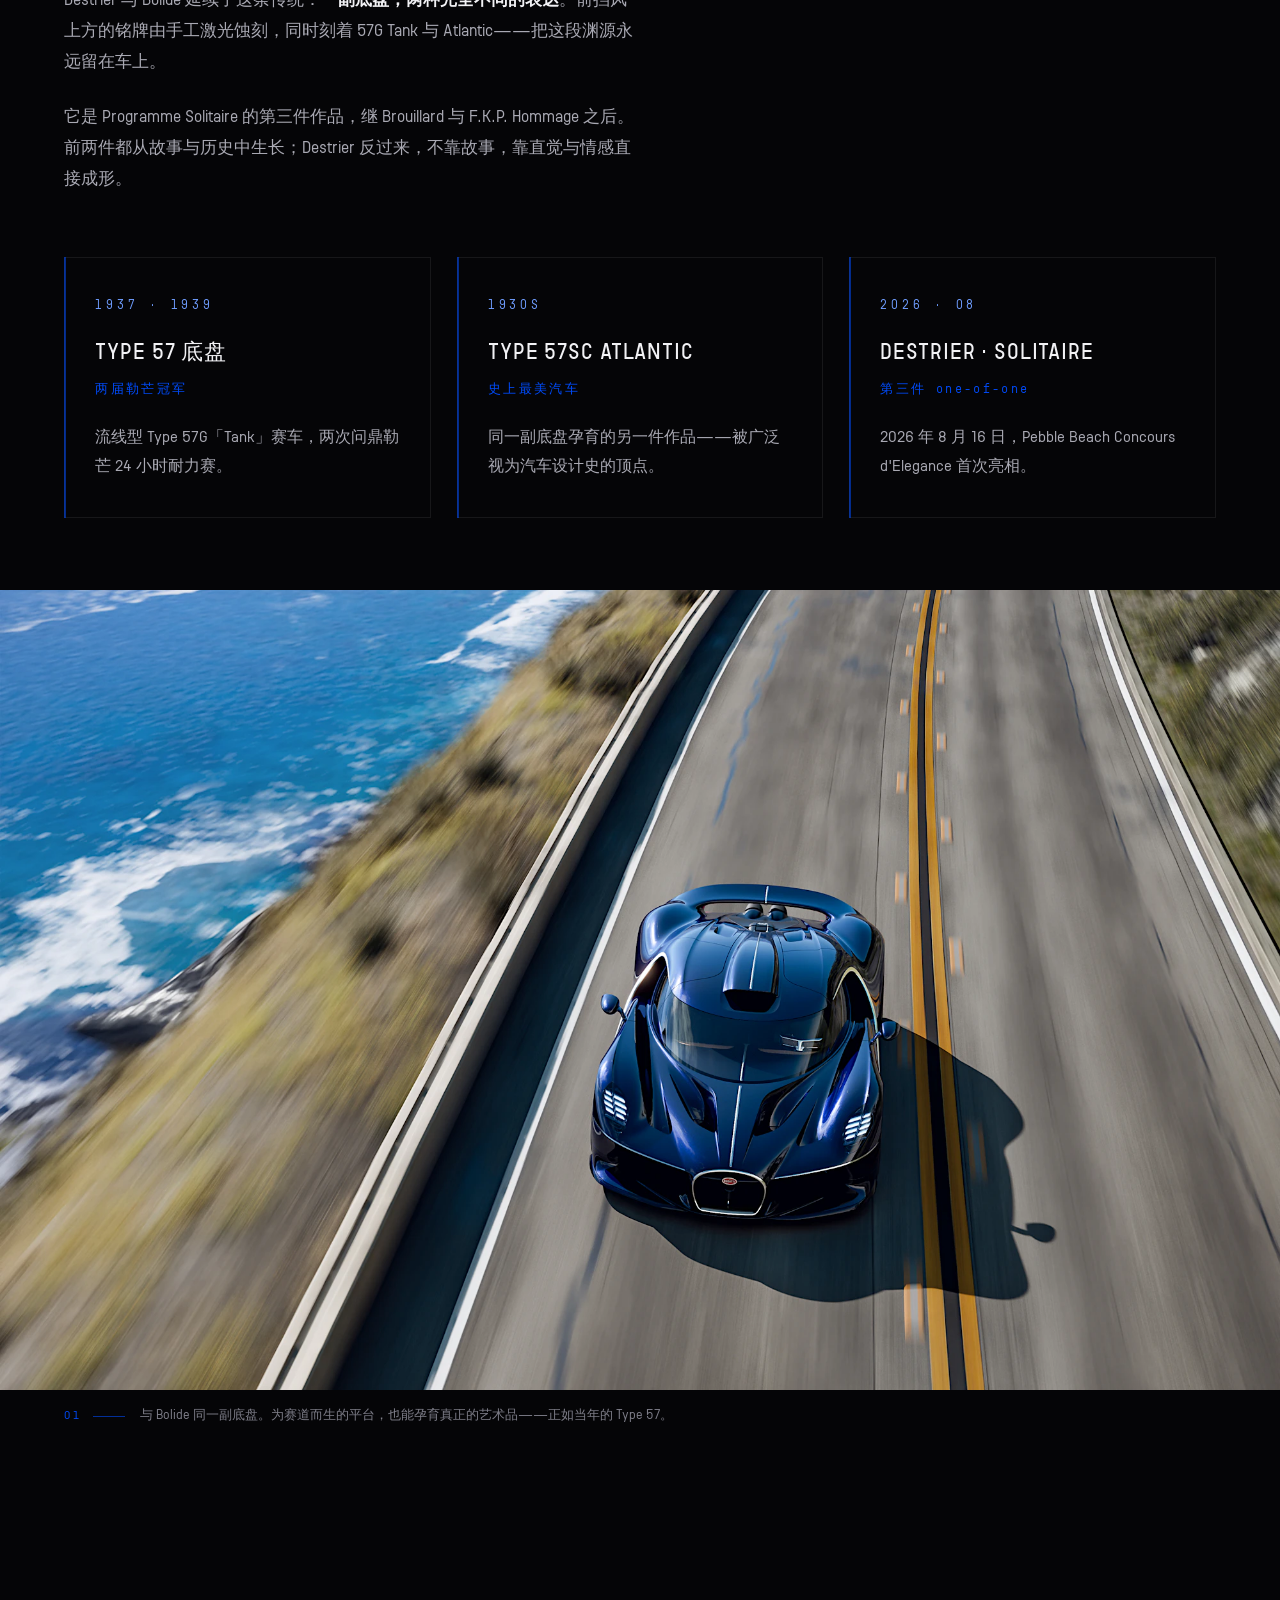
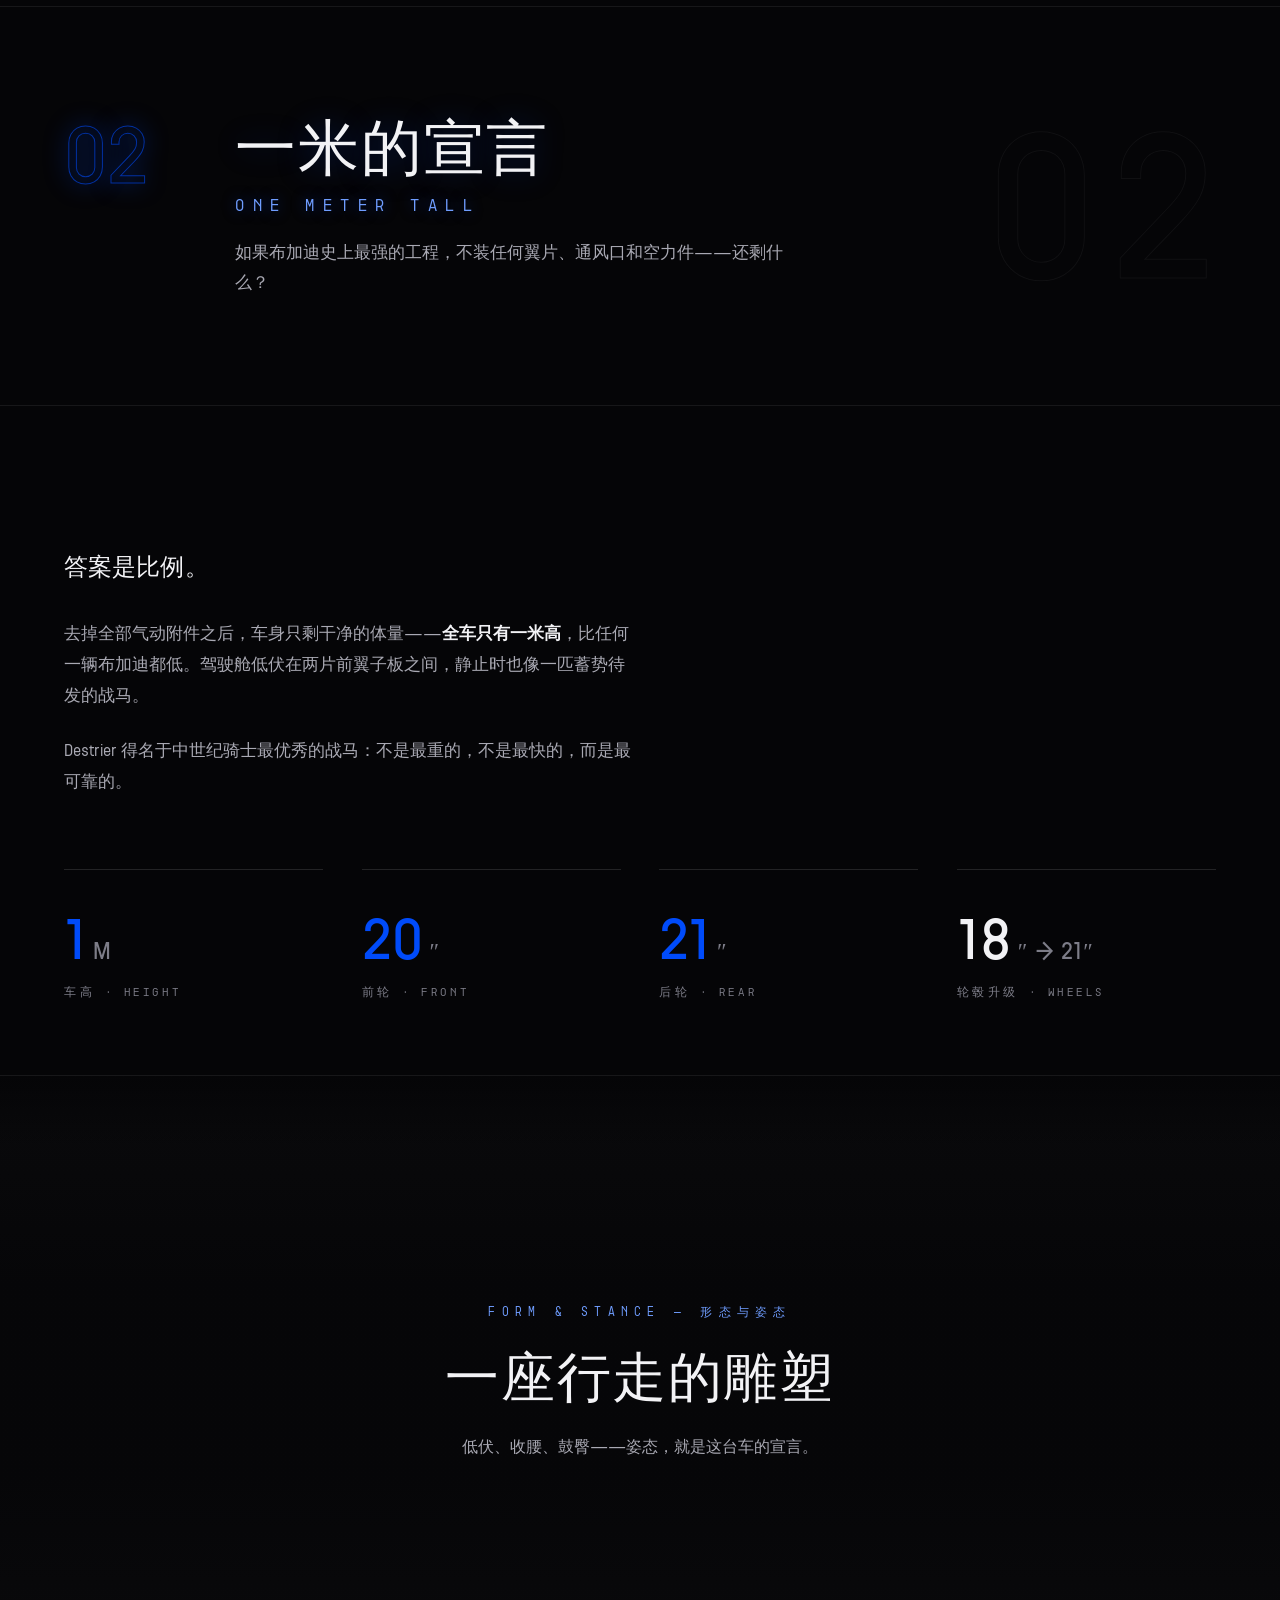
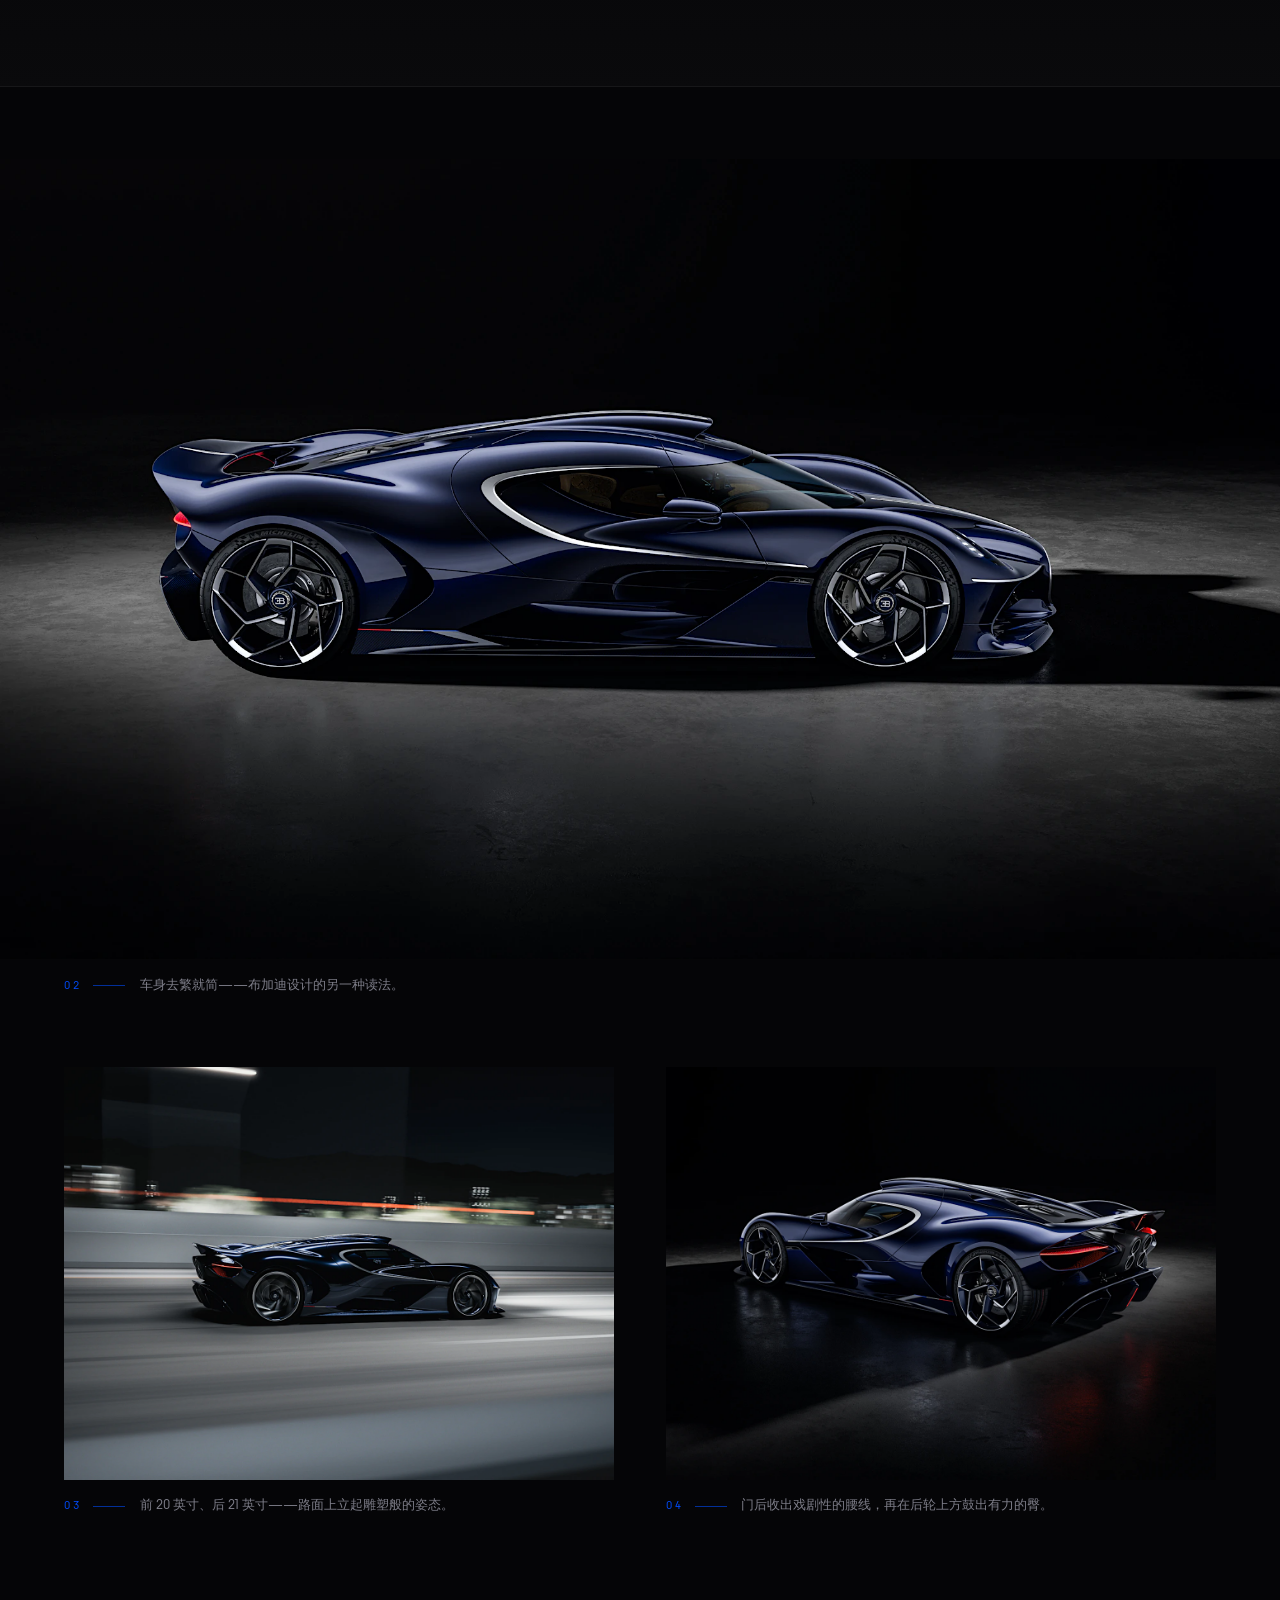
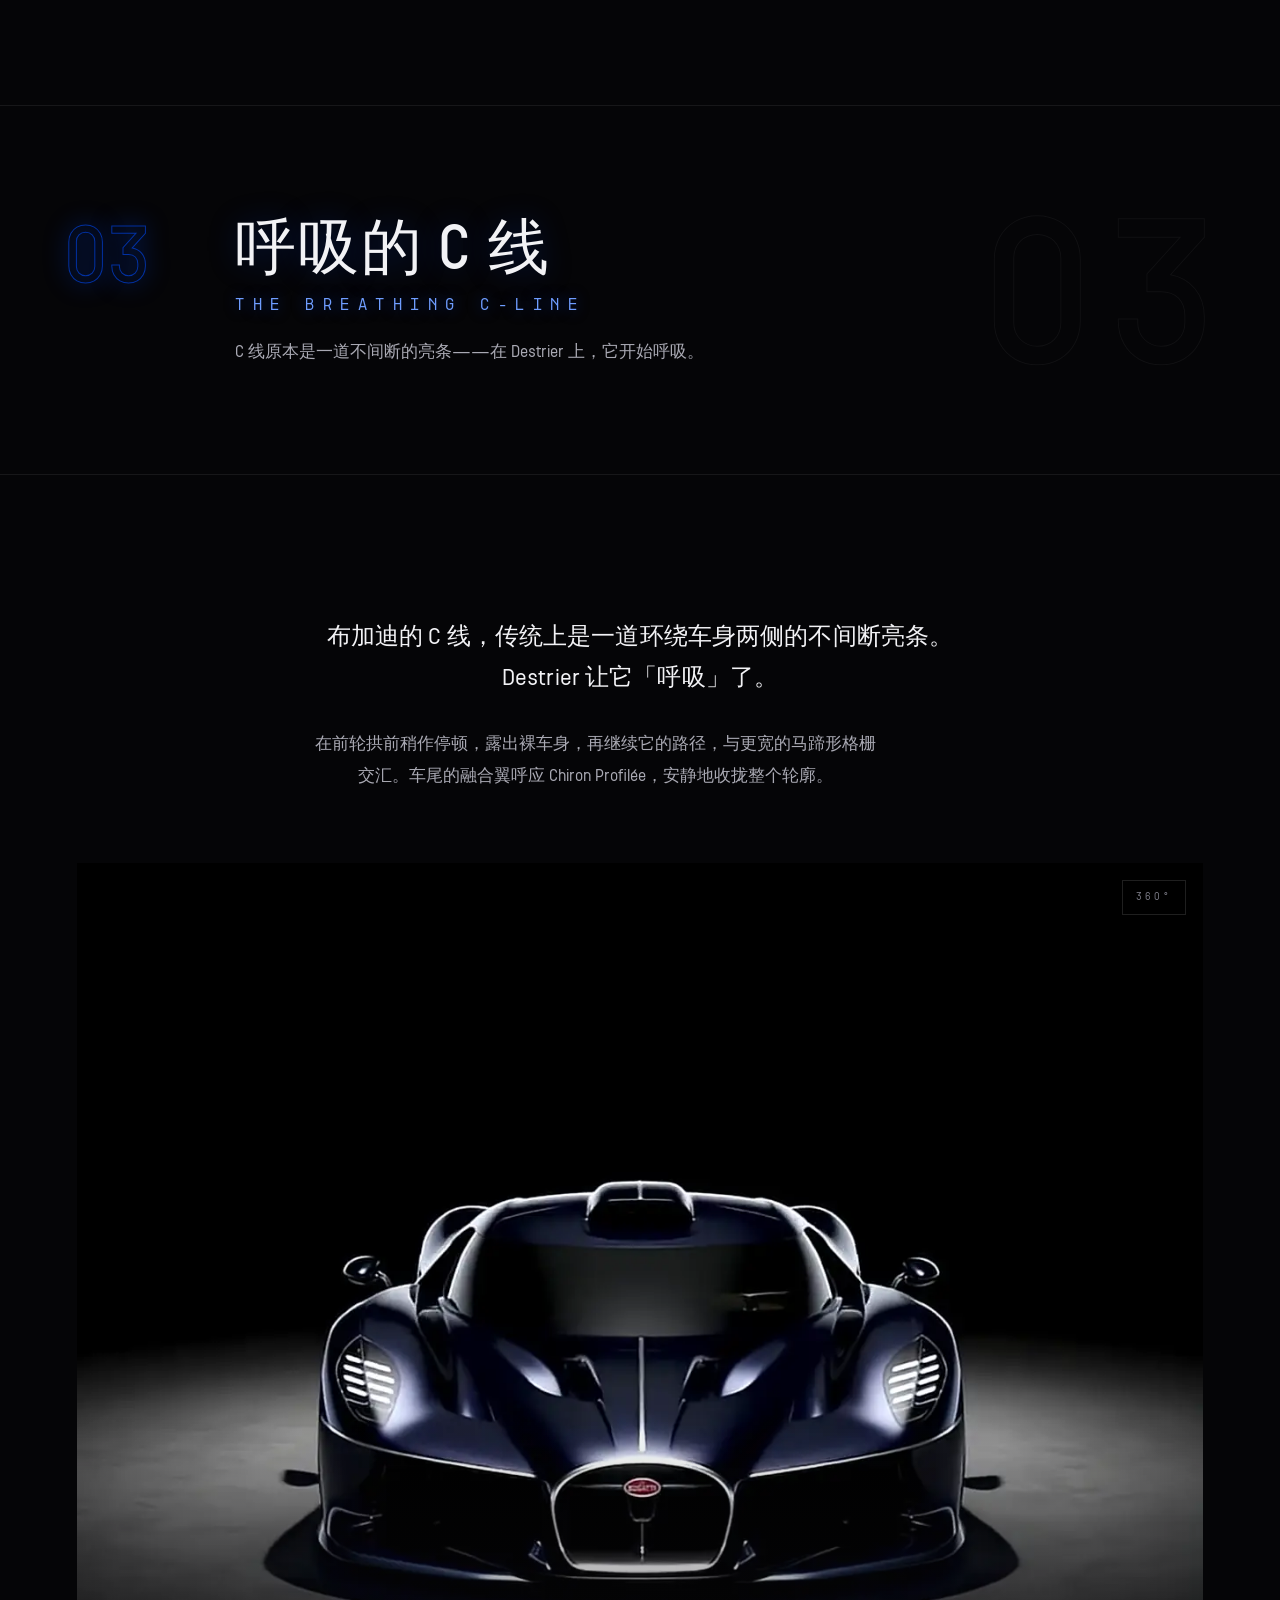
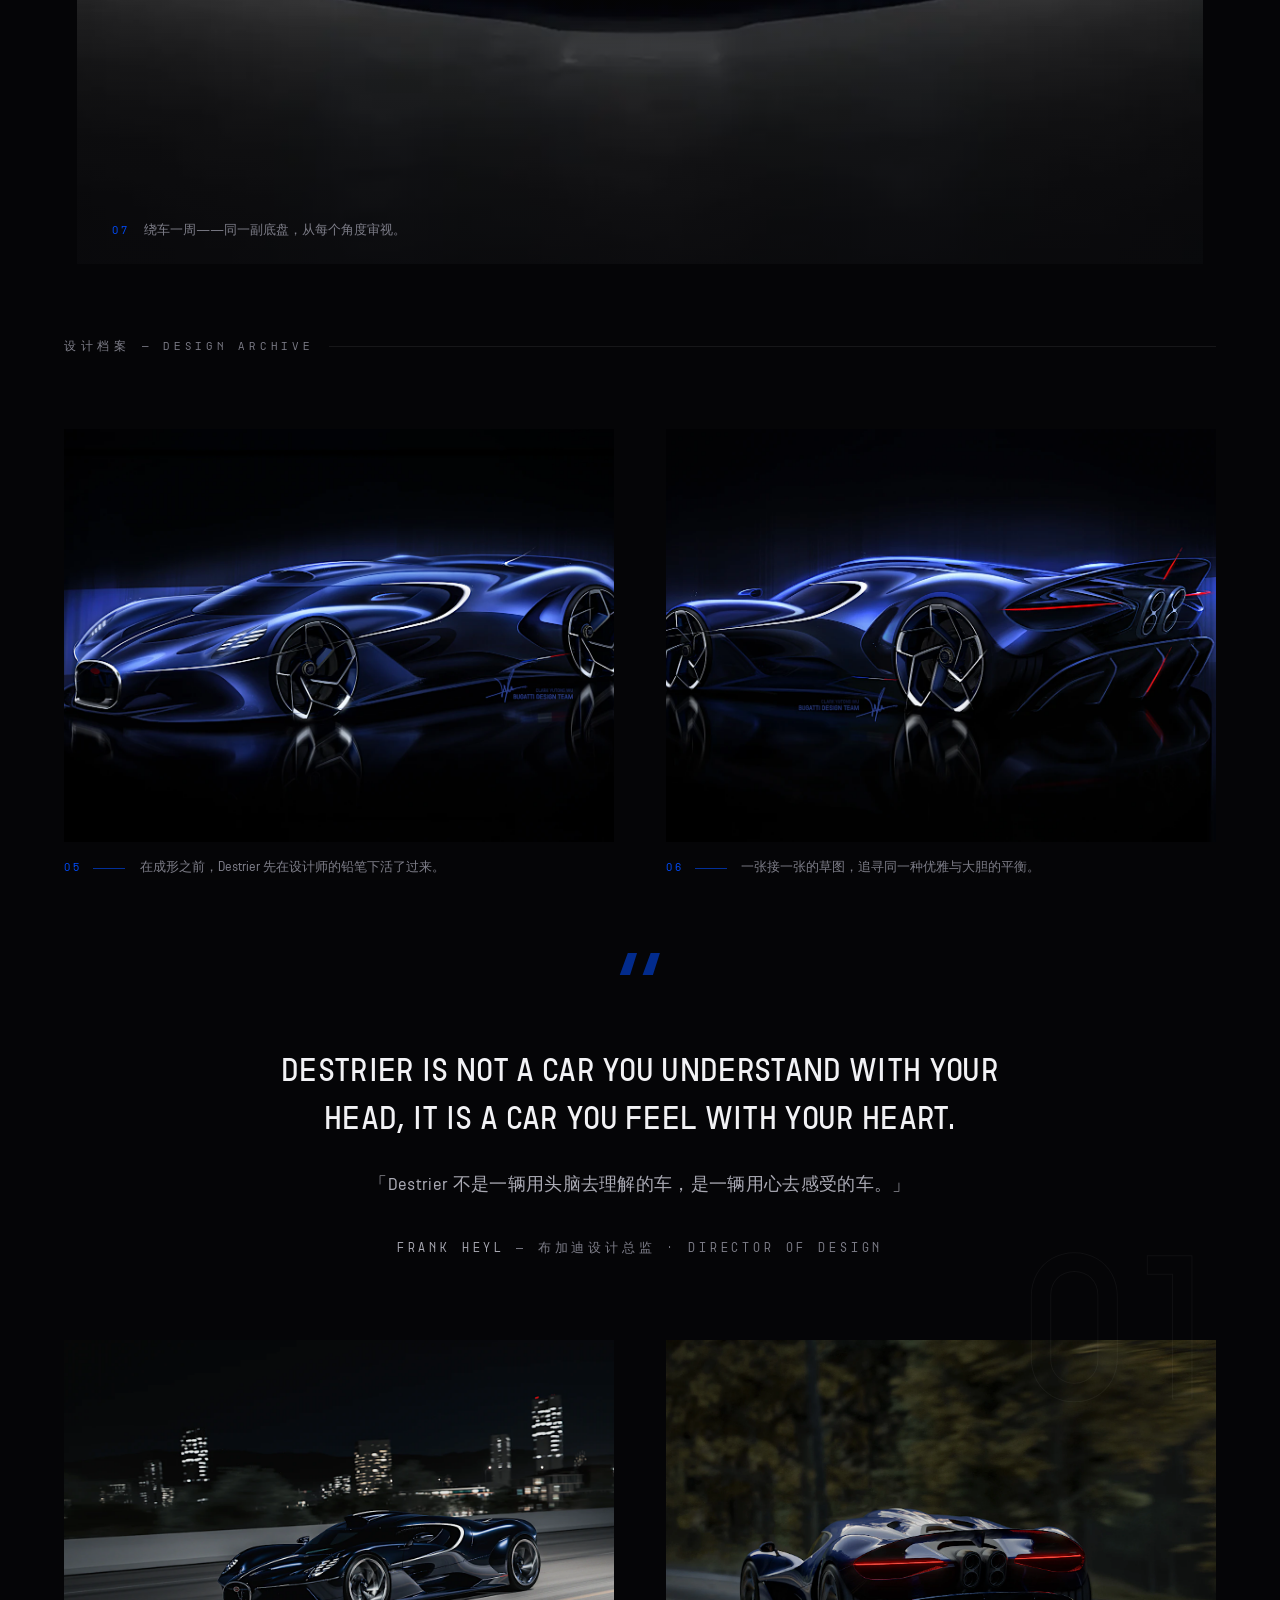
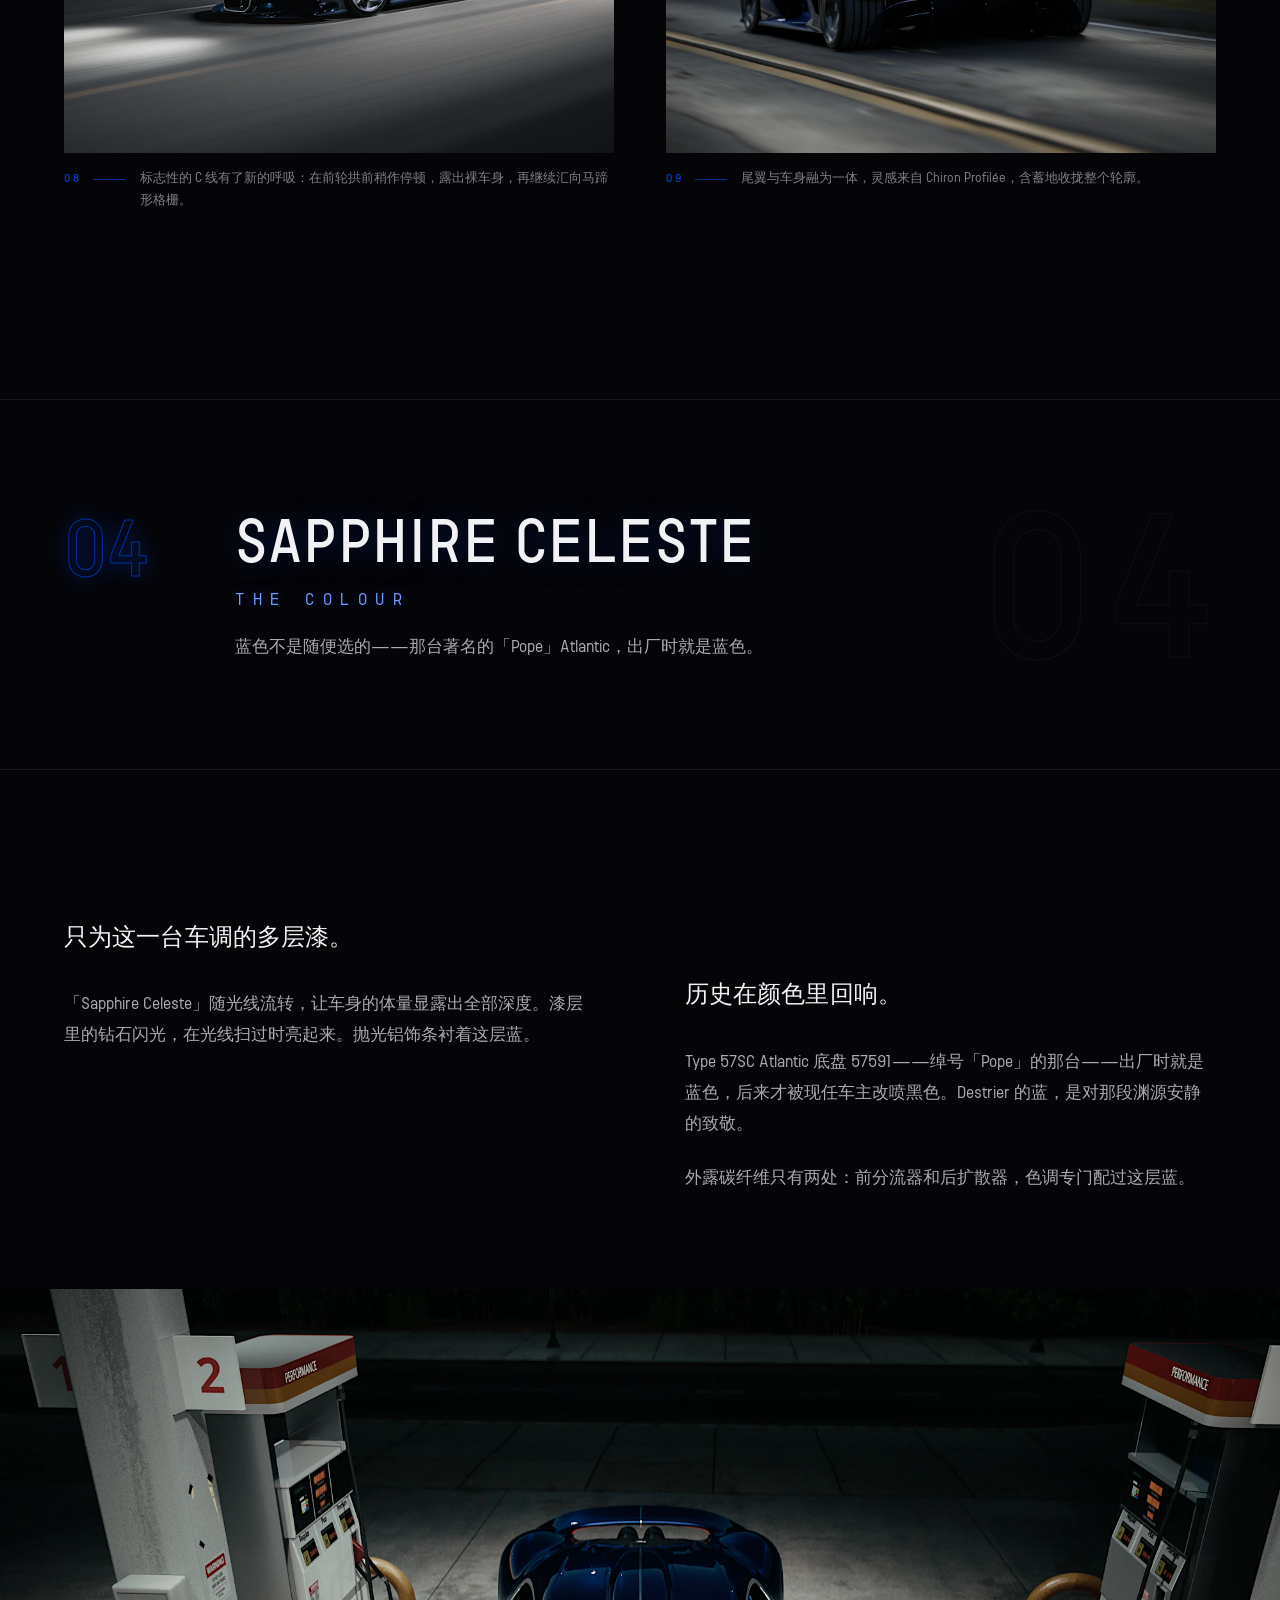
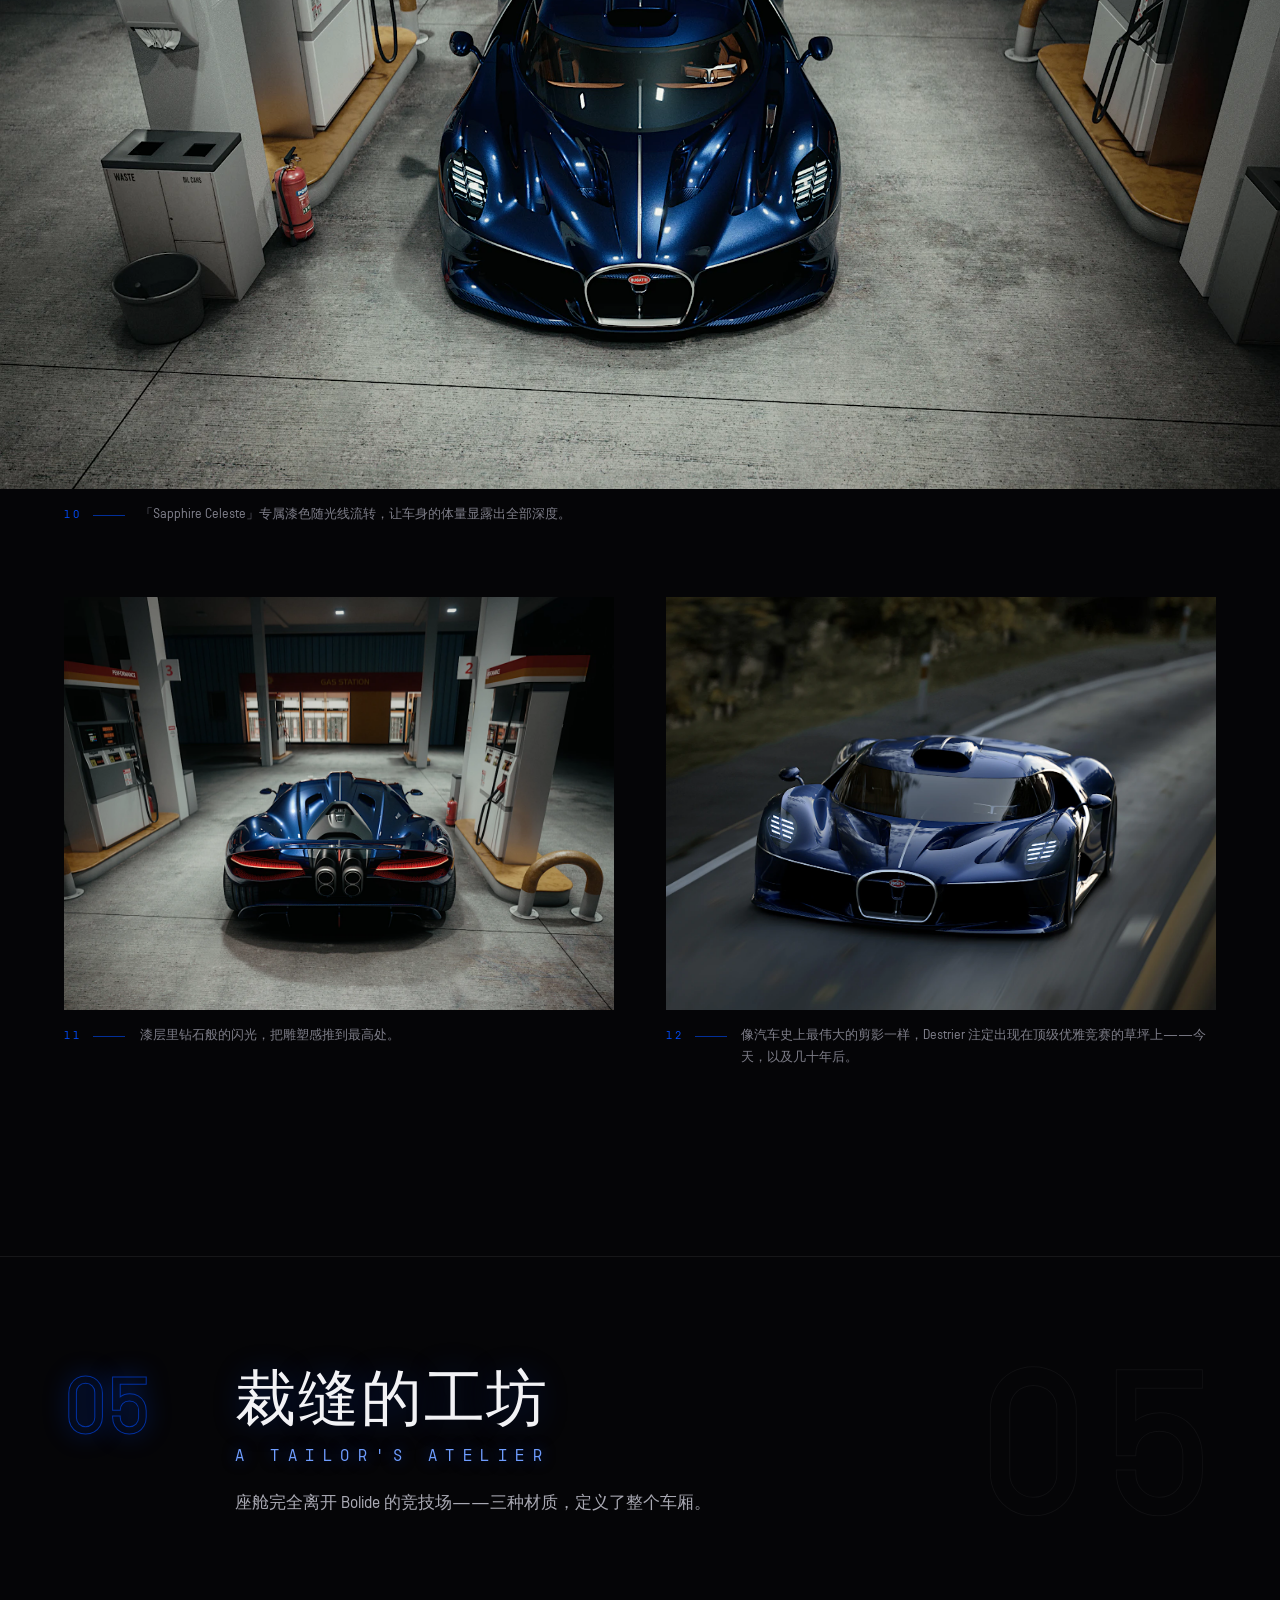
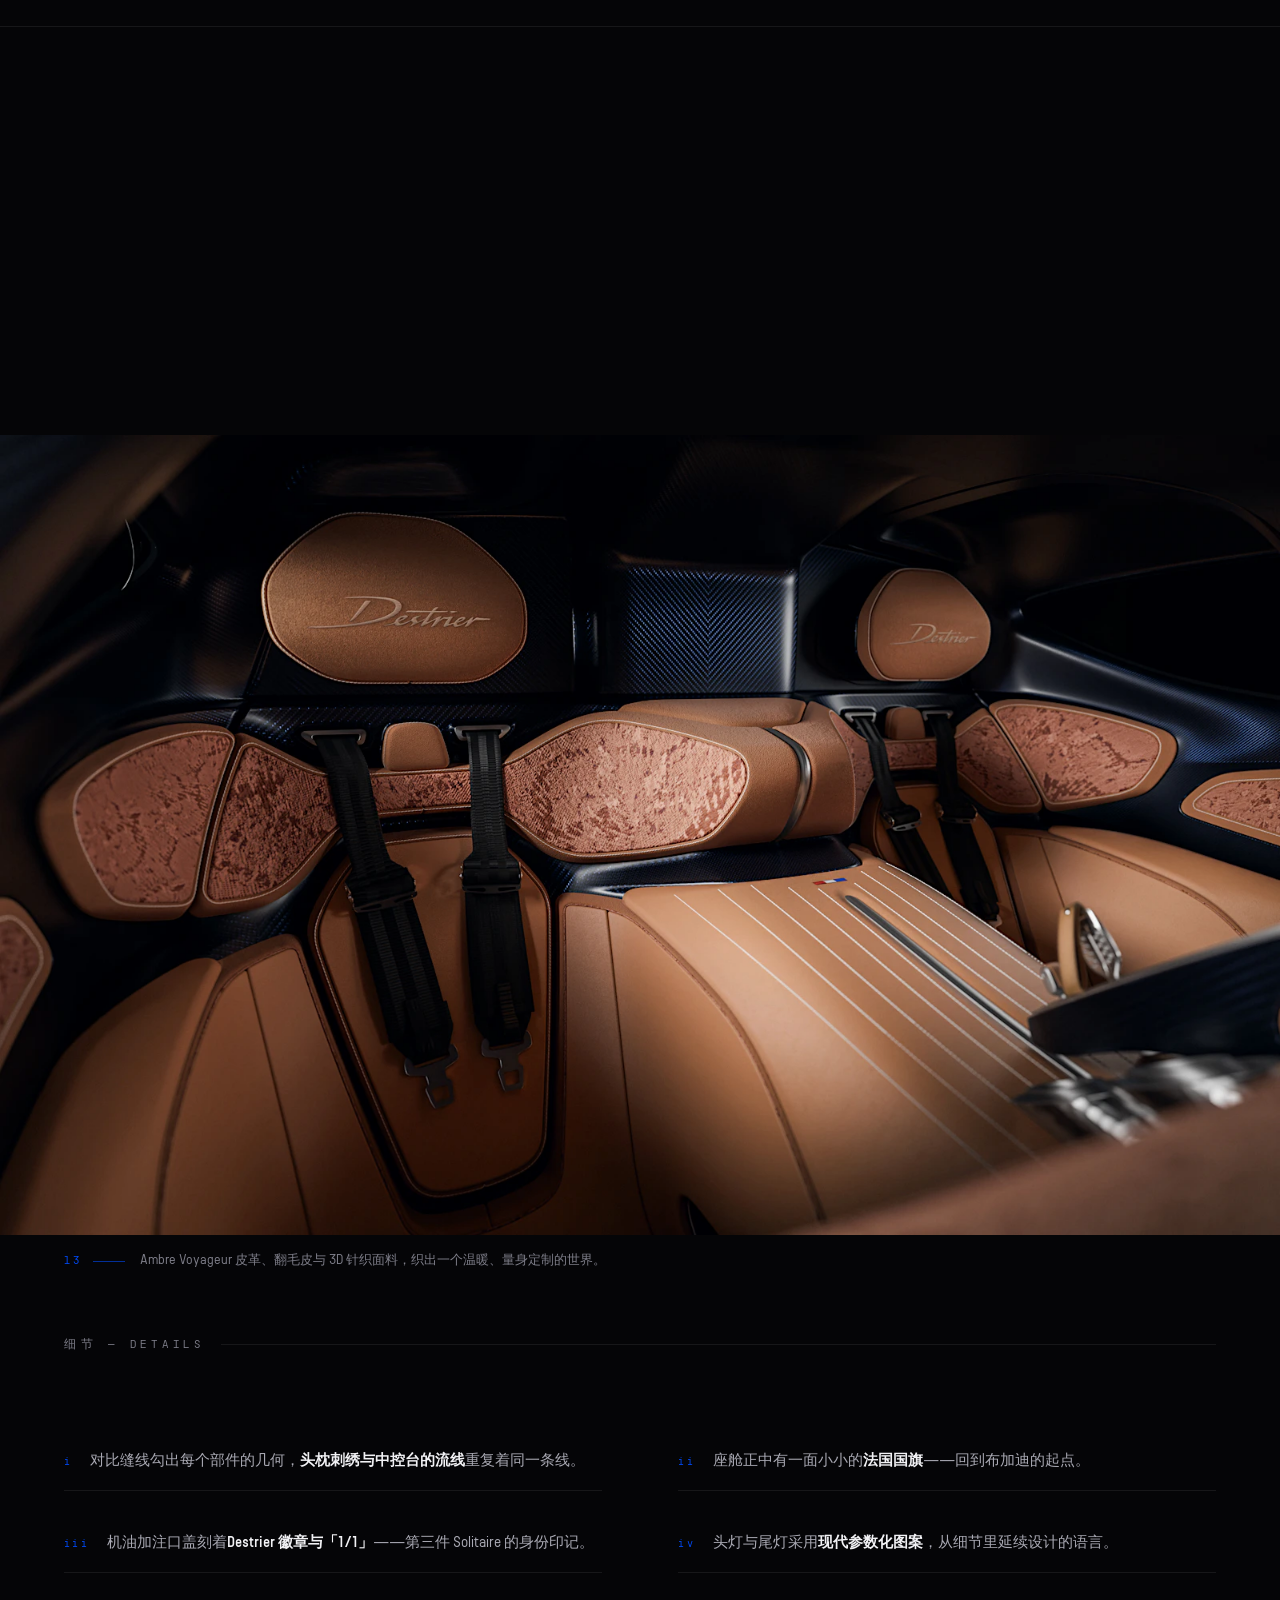
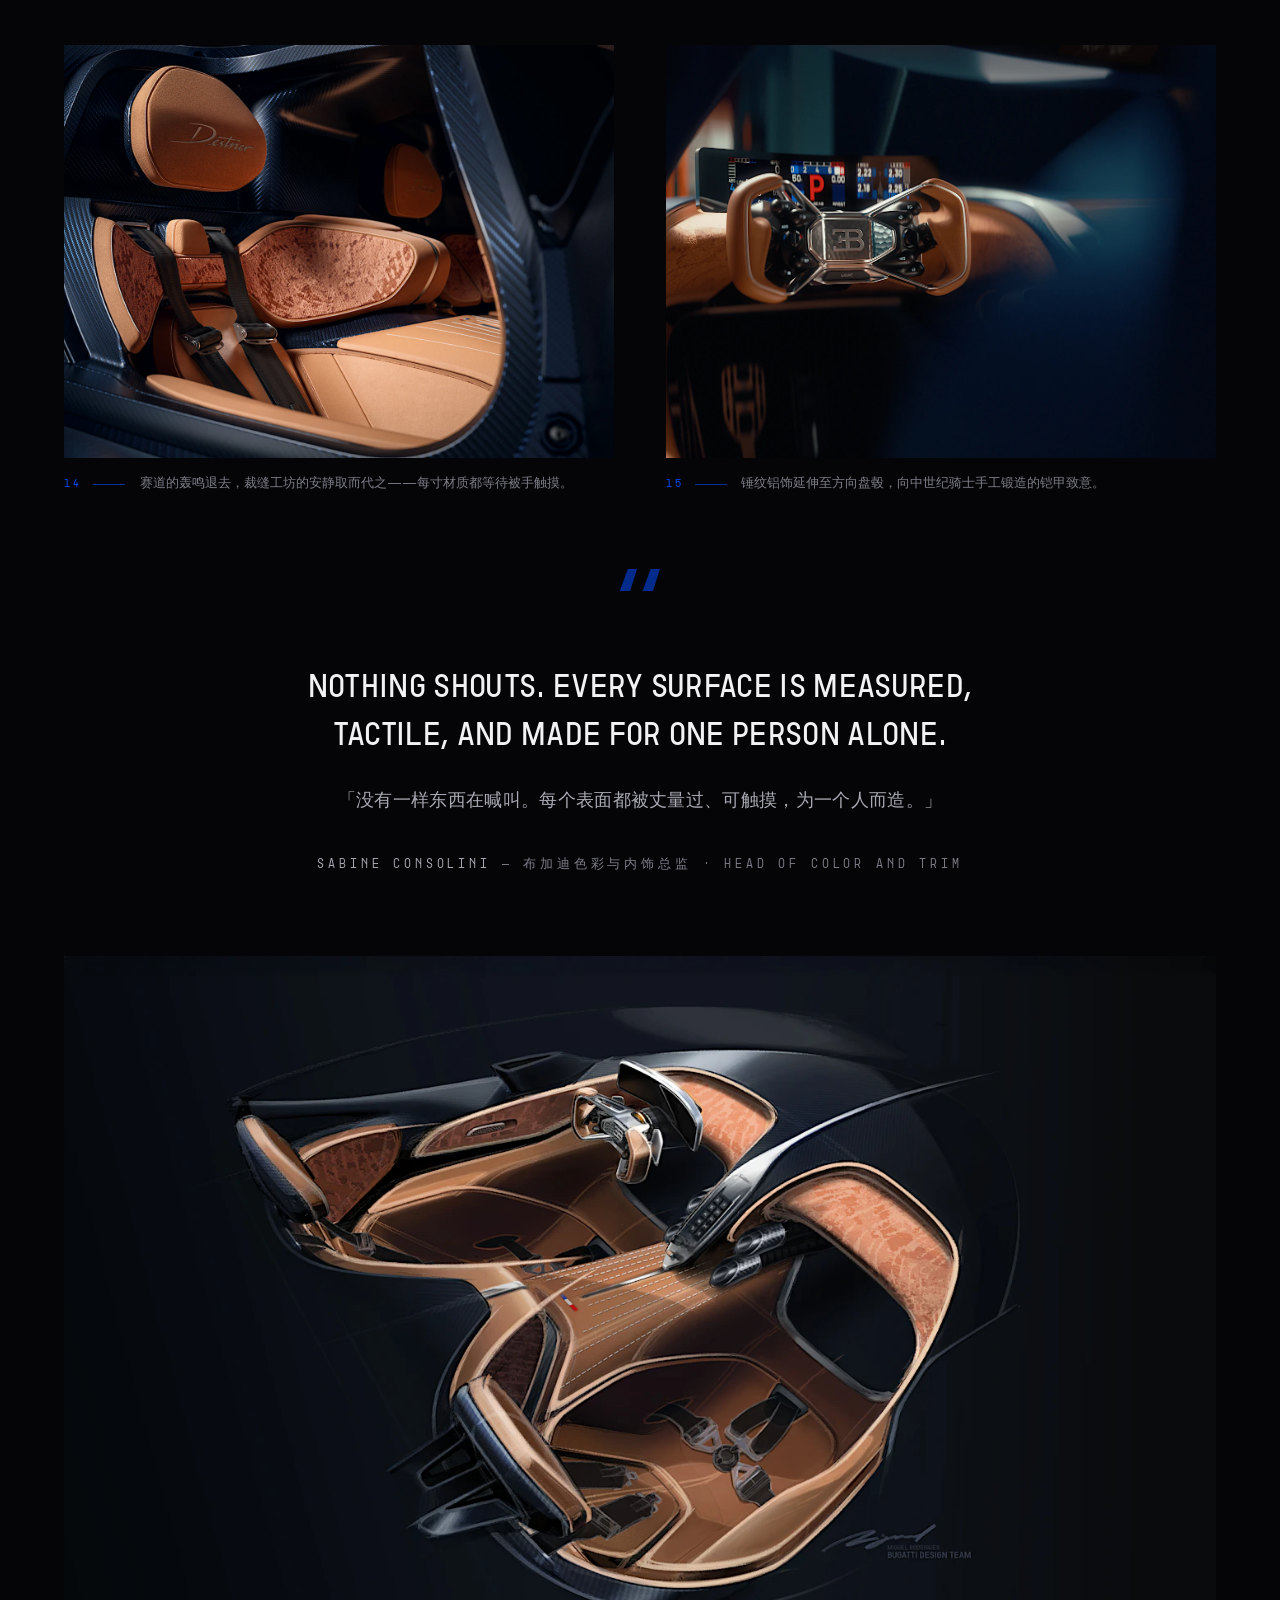
==== commit baa8f486: "修复:计数降级 / 补 h1 / 统一单位口径 - 计数动画的占位文本由 0 改为真实值(JS 不可用或爬虫访问时不再显示 0) - 4 个站补视觉隐藏的 h1(车型名),每页恰好一个 - 门户功率单" ====
--- a/index.html
+++ b/index.html
@@ -11,19 +11,19 @@
 <meta property="og:image" content="assets/hero.webp">
 <meta property="og:url" content="https://destrier.hypercar.site/">
 <meta name="twitter:card" content="summary_large_image">
-<link rel="stylesheet" href="css/style.css">
-<link rel="stylesheet" href="css/luxury.css">
+<link rel="stylesheet" href="css/style.css?v=6c59aa38">
+<link rel="stylesheet" href="css/luxury.css?v=db7ab017">
 <link rel="manifest" href="manifest.json">
 <link rel="icon" href="data:image/svg+xml,%3Csvg xmlns='http://www.w3.org/2000/svg' viewBox='0 0 100 100'%3E%3Crect width='100' height='100' fill='%23050507'/%3E%3Ctext x='50' y='68' font-size='62' text-anchor='middle' fill='%23f2f2f5' font-family='serif'%3ED%3C/text%3E%3C/svg%3E">
-<script src="shared/v1/lang.js" data-strategy="ip" data-key="destrier-lang" data-fallback="ipinfo" data-direction="both" data-zh="index.html" data-en="en.html" defer></script>
+<script src="shared/v1/lang.js?v=cc2024b6" data-strategy="ip" data-key="destrier-lang" data-fallback="ipinfo" data-direction="both" data-zh="index.html" data-en="en.html" defer></script>
 <!-- hc:seo:start -->
-<!-- generated by tools/seo.py · cars.json · 2026-09-11 -->
+<!-- generated by tools/seo.py · cars.json · 2026-09-12 -->
 <link rel="canonical" href="https://destrier.hypercar.site/">
 <link rel="alternate" hreflang="zh-CN" href="https://destrier.hypercar.site/">
 <link rel="alternate" hreflang="en" href="https://destrier.hypercar.site/en.html">
 <link rel="alternate" hreflang="x-default" href="https://destrier.hypercar.site/">
 <script type="application/ld+json">
-{"@context":"https://schema.org","@type":"Car","name":"Bugatti Destrier","brand":{"@type":"Brand","name":"Bugatti"},"model":"Destrier","url":"https://destrier.hypercar.site/","description":"一座一米高的雕塑 · 1 of 1","productionDate":"2026","image":"https://destrier.hypercar.site/assets/hero.webp","additionalProperty":[{"@type":"PropertyValue","name":"最大功率","value":"1600 hp"},{"@type":"PropertyValue","name":"车高","value":"1 m 车高"},{"@type":"PropertyValue","name":"限量生产","value":"1 台"}]}
+{"@context":"https://schema.org","@type":"Car","name":"Bugatti Destrier","brand":{"@type":"Brand","name":"Bugatti"},"model":"Destrier","url":"https://destrier.hypercar.site/","description":"一座一米高的雕塑 · 1 of 1","productionDate":"2026","image":"https://destrier.hypercar.site/assets/hero.webp","additionalProperty":[{"@type":"PropertyValue","name":"最大功率","value":"1600 PS"},{"@type":"PropertyValue","name":"车高","value":"1 m 车高"},{"@type":"PropertyValue","name":"限量生产","value":"1 台"}]}
 </script>
 <!-- hc:seo:end -->
 </head>
@@ -68,8 +68,8 @@
     <h1 class="hero__title">DESTRIER</h1>
     <p class="hero__sub">A Sculpture of Speed — 一座一米高的雕塑。卸下全部空气动力学盔甲的 Bolide，只剩比例。</p>
     <div class="hero__data">
-      <div><b><em data-count="1600">0</em></b><span>PS</span></div>
-      <div><b><em data-count="8">0</em><small style="font-size:.4em;color:var(--ink-faint)">.0 L</small></b><span>W16 · QUAD TURBO</span></div>
+      <div><b><em data-count="1600">1,600</em></b><span>PS</span></div>
+      <div><b><em data-count="8">8</em><small style="font-size:.4em;color:var(--ink-faint)">.0 L</small></b><span>W16 · QUAD TURBO</span></div>
       <div><b>1<small style="font-size:.4em;color:var(--ink-faint)">M</small></b><span>车高 · HEIGHT</span></div>
       <div><b>1<small style="font-size:.4em;color:var(--ink-faint)">/1</small></b><span>ONE OF ONE</span></div>
     </div>
@@ -157,9 +157,9 @@
     </div>
 
     <div class="bignums reveal">
-      <div><b><em data-count="1">0</em><small>M</small></b><span>车高 · Height</span></div>
-      <div><b><em data-count="20">0</em><small>″</small></b><span>前轮 · Front</span></div>
-      <div><b><em data-count="21">0</em><small>″</small></b><span>后轮 · Rear</span></div>
+      <div><b><em data-count="1">1</em><small>M</small></b><span>车高 · Height</span></div>
+      <div><b><em data-count="20">20</em><small>″</small></b><span>前轮 · Front</span></div>
+      <div><b><em data-count="21">21</em><small>″</small></b><span>后轮 · Rear</span></div>
       <div><b>18<small>″ → 21″</small></b><span>轮毂升级 · Wheels</span></div>
     </div>
   </div>
@@ -628,6 +628,6 @@
   </div>
 </footer>
 
-<script src="js/main.js"></script>
+<script src="js/main.js?v=d39bc43b"></script>
 </body>
 </html>
